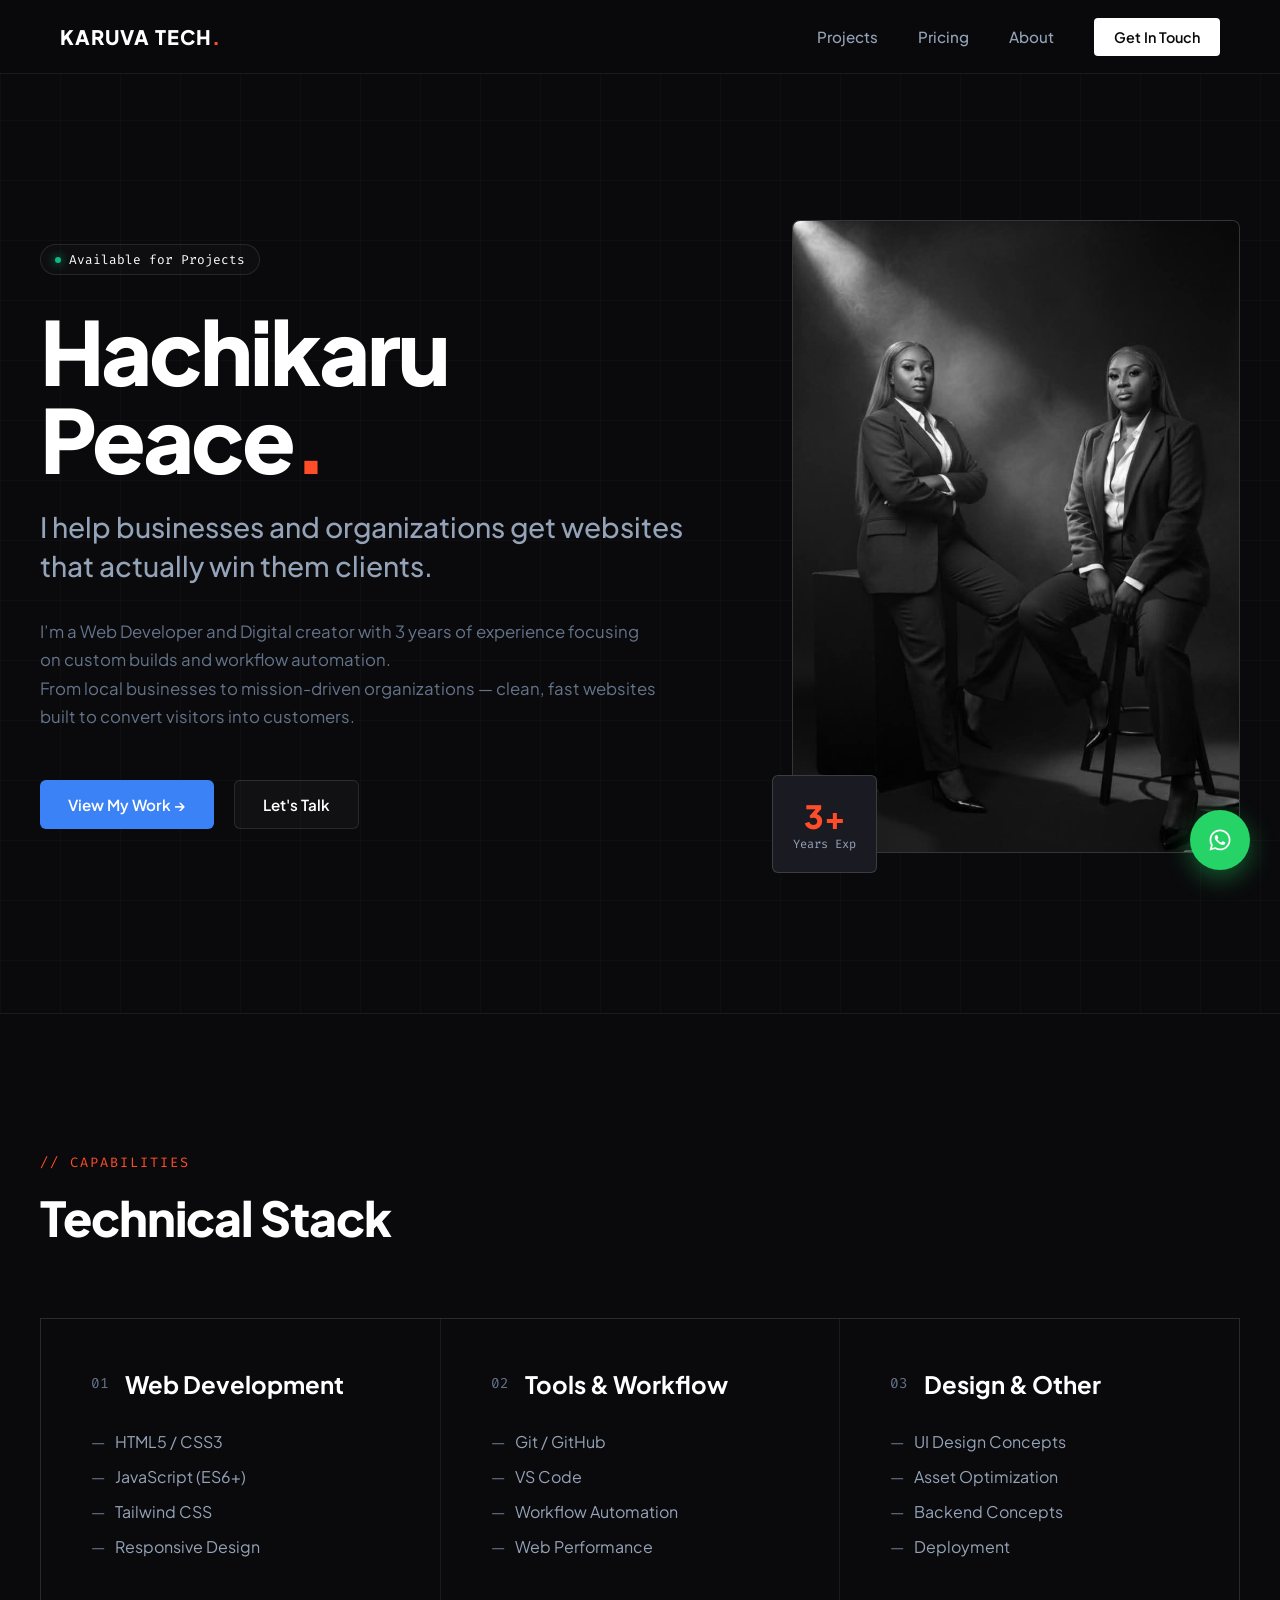
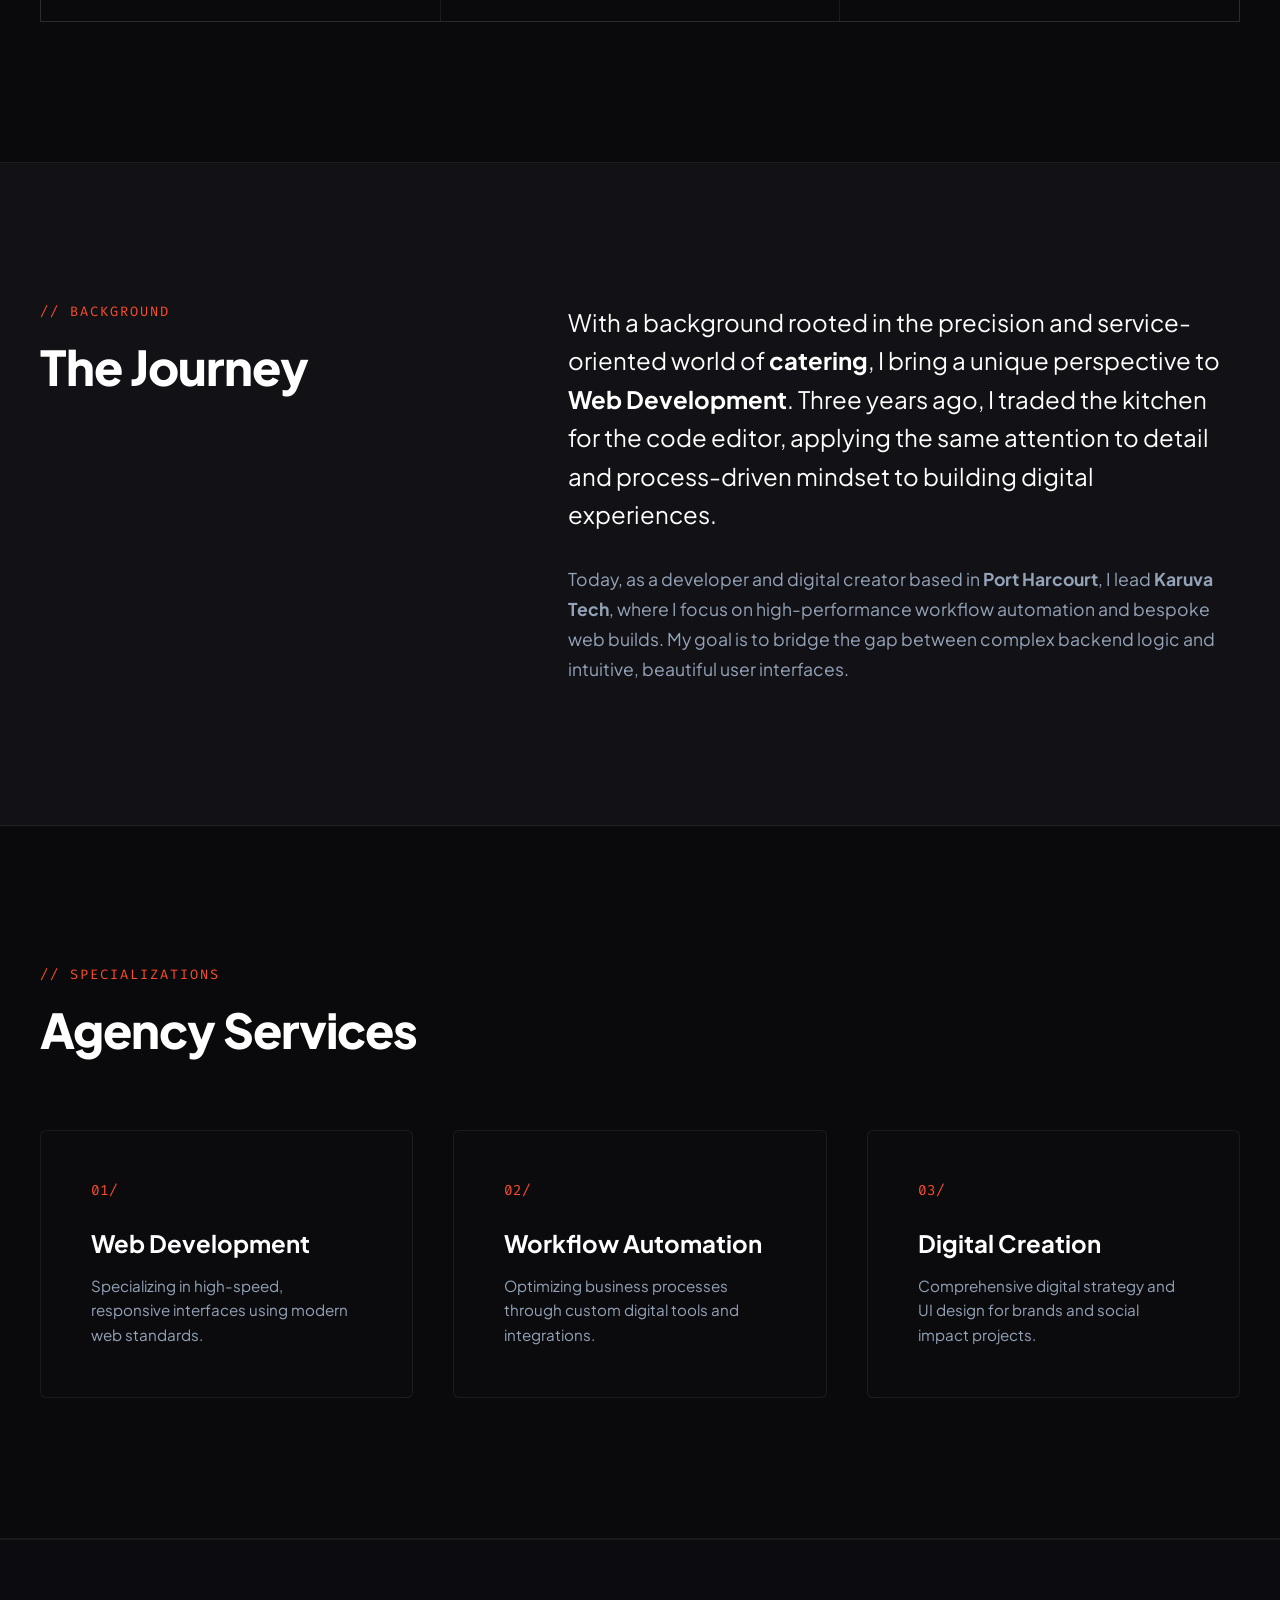
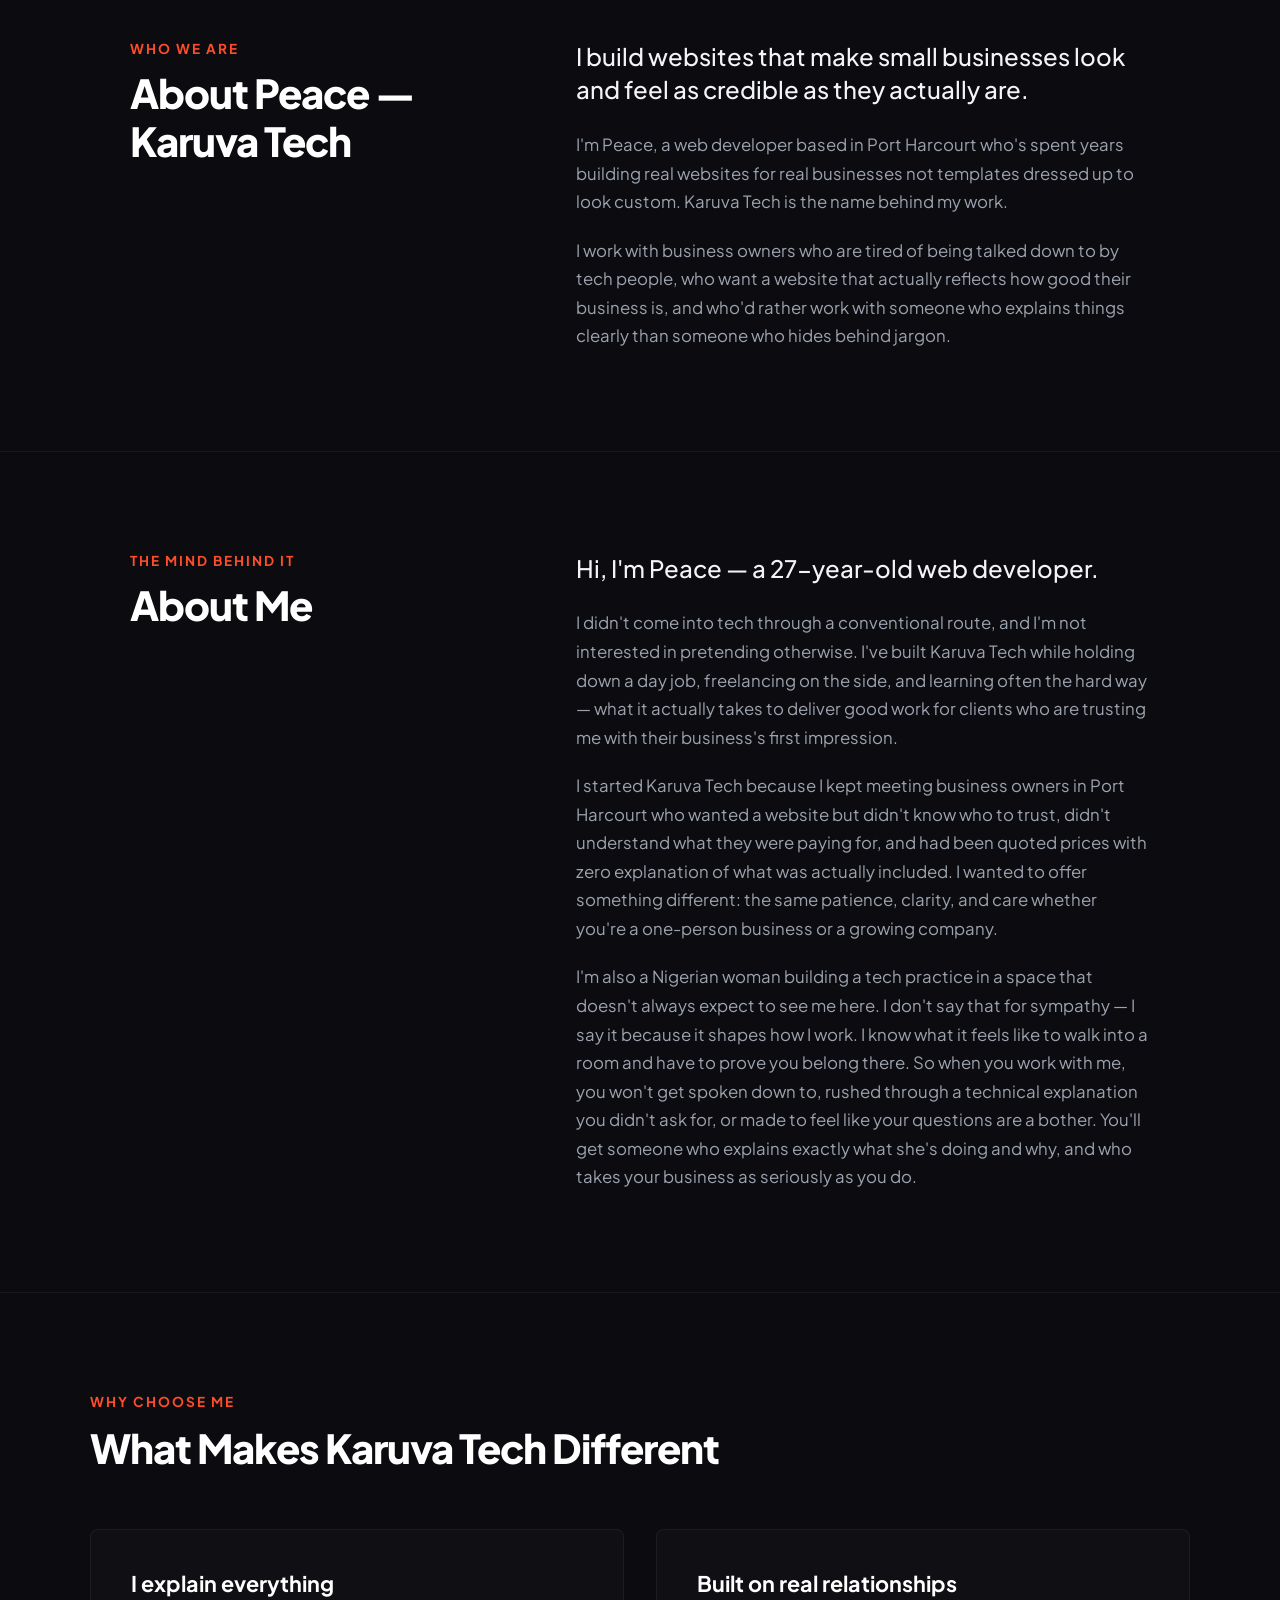
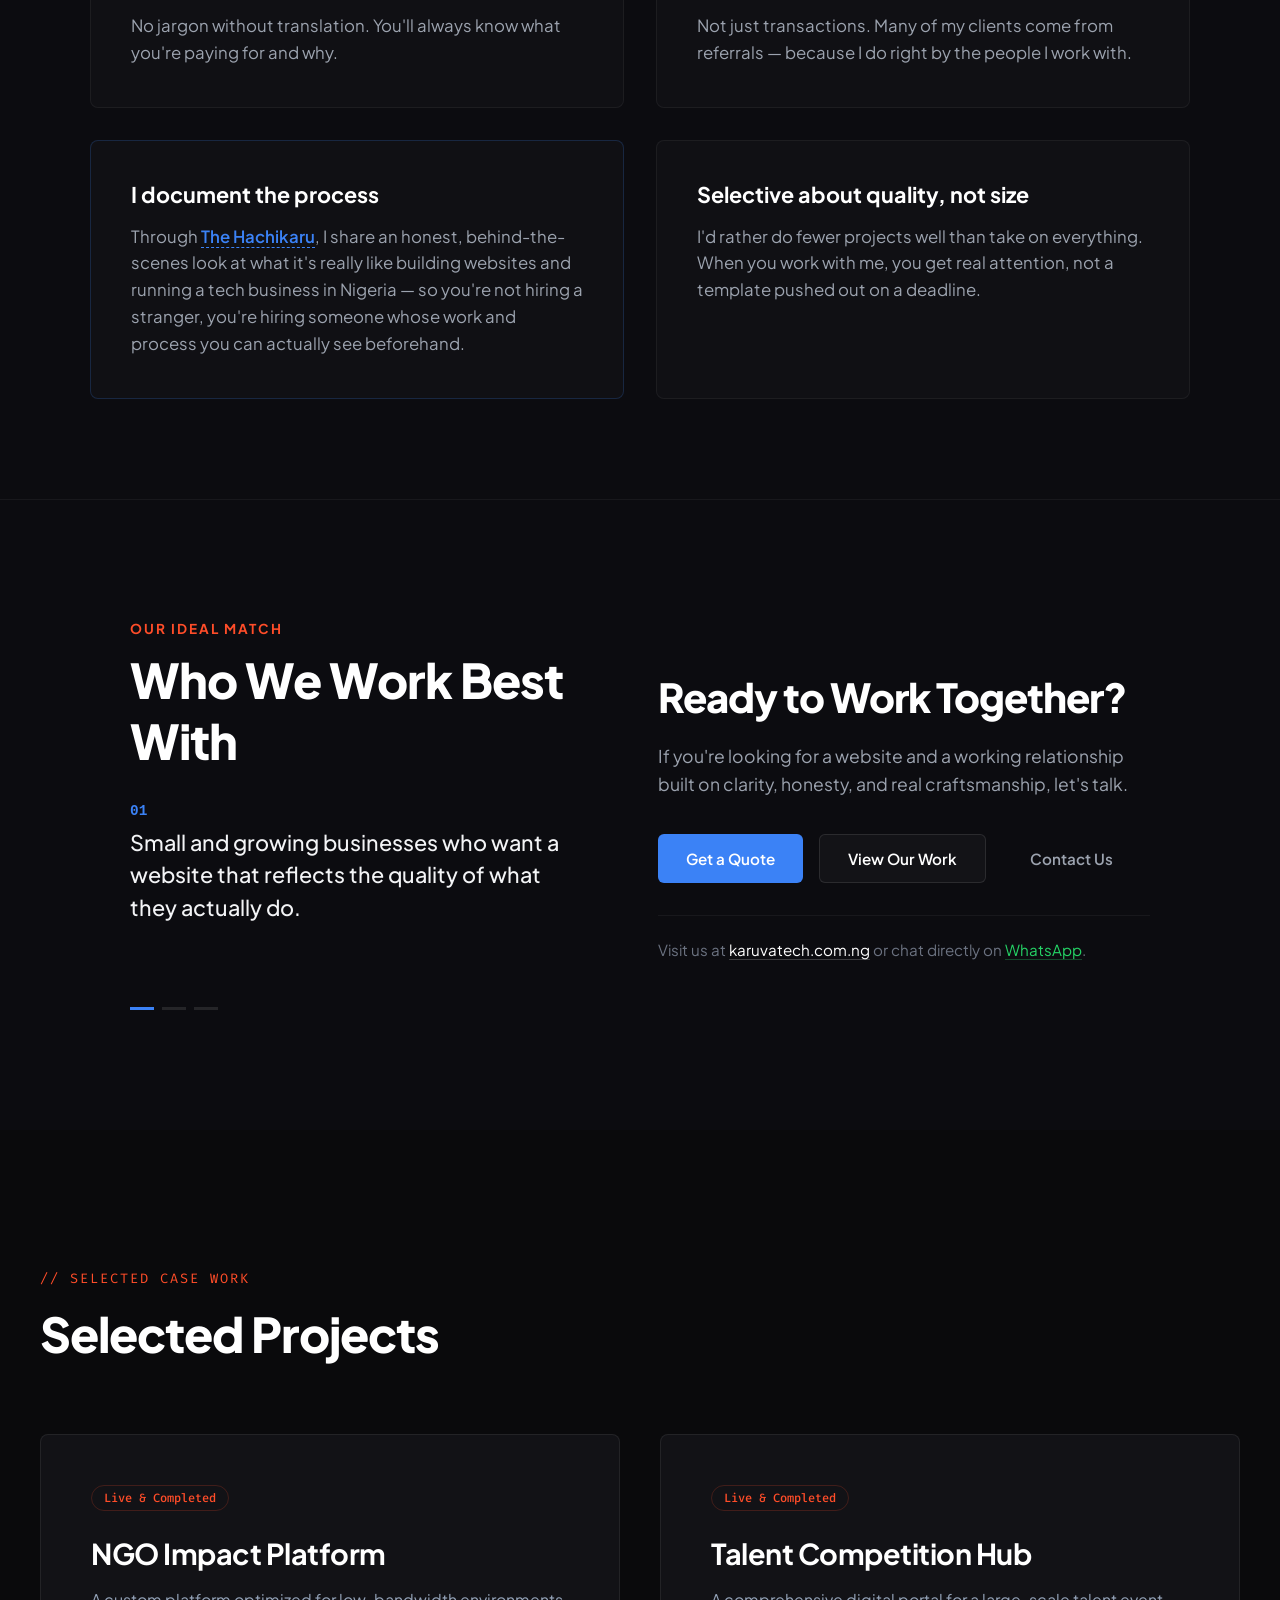
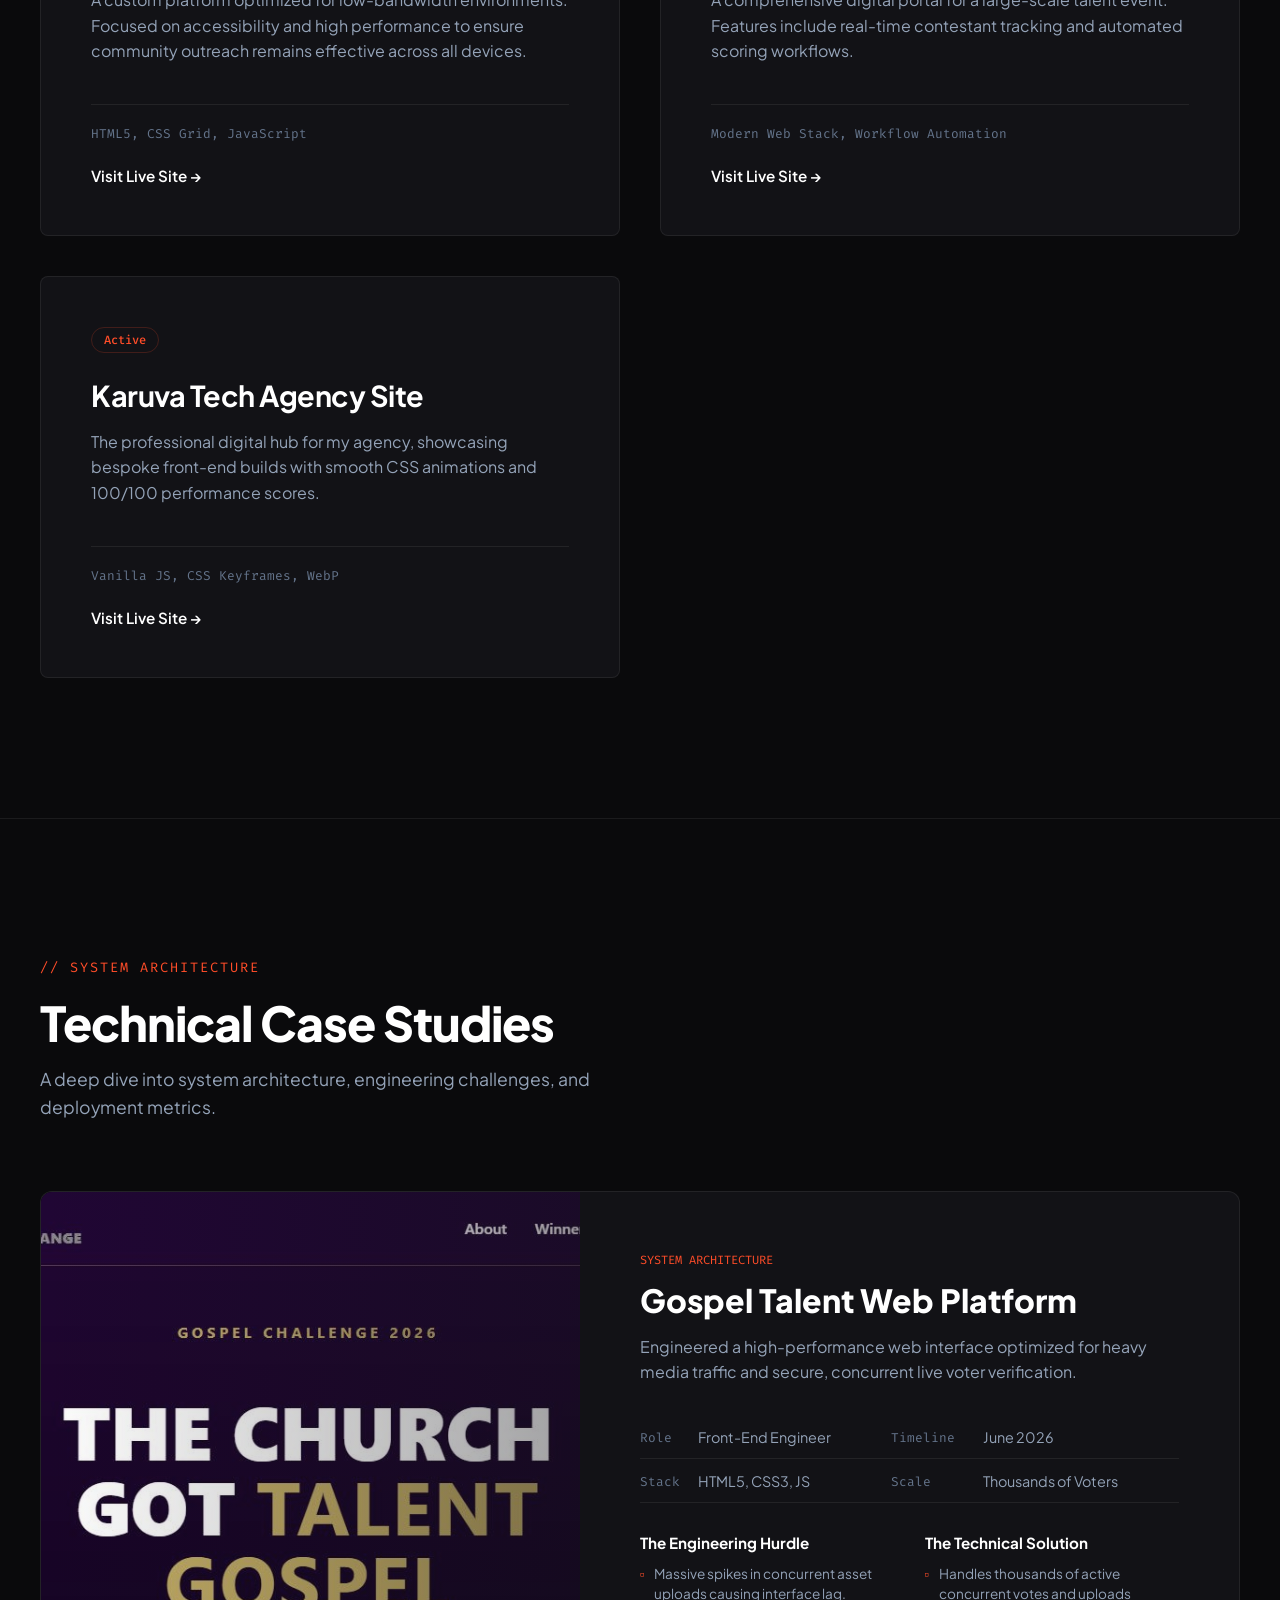
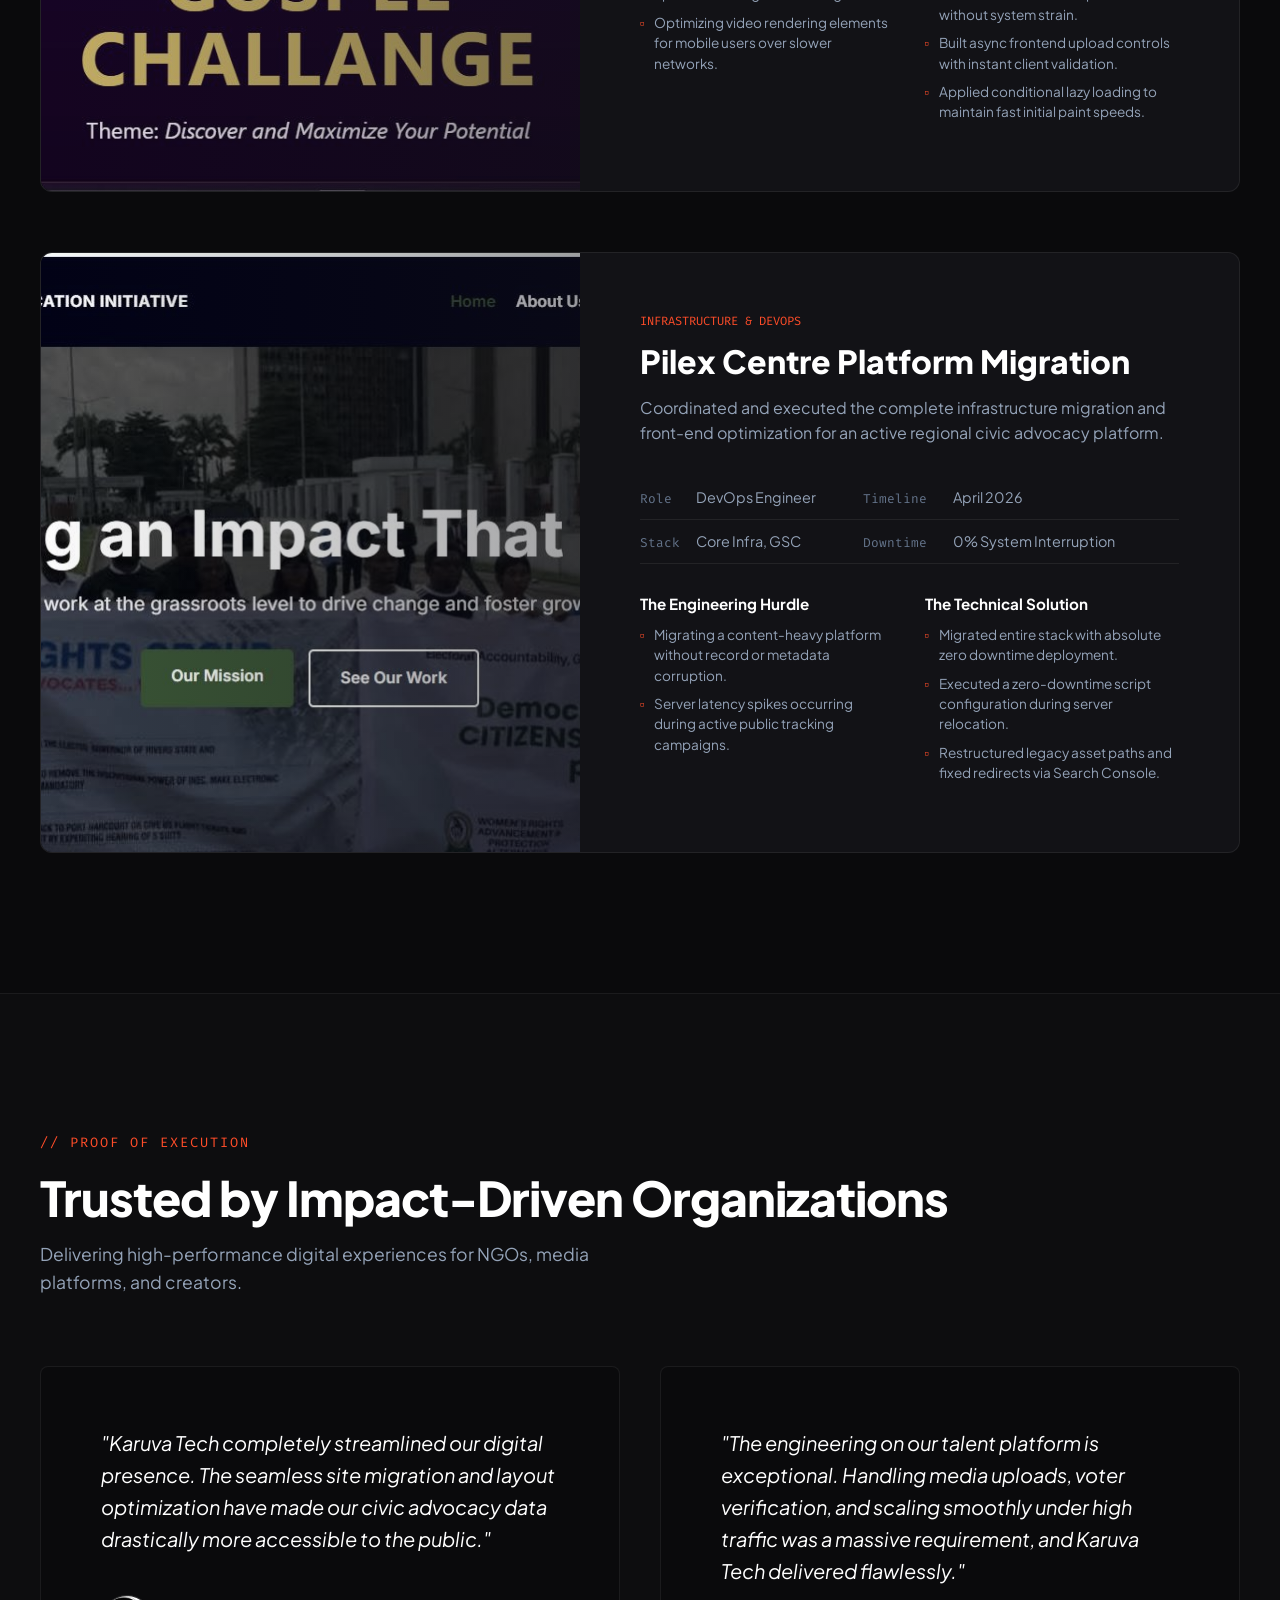
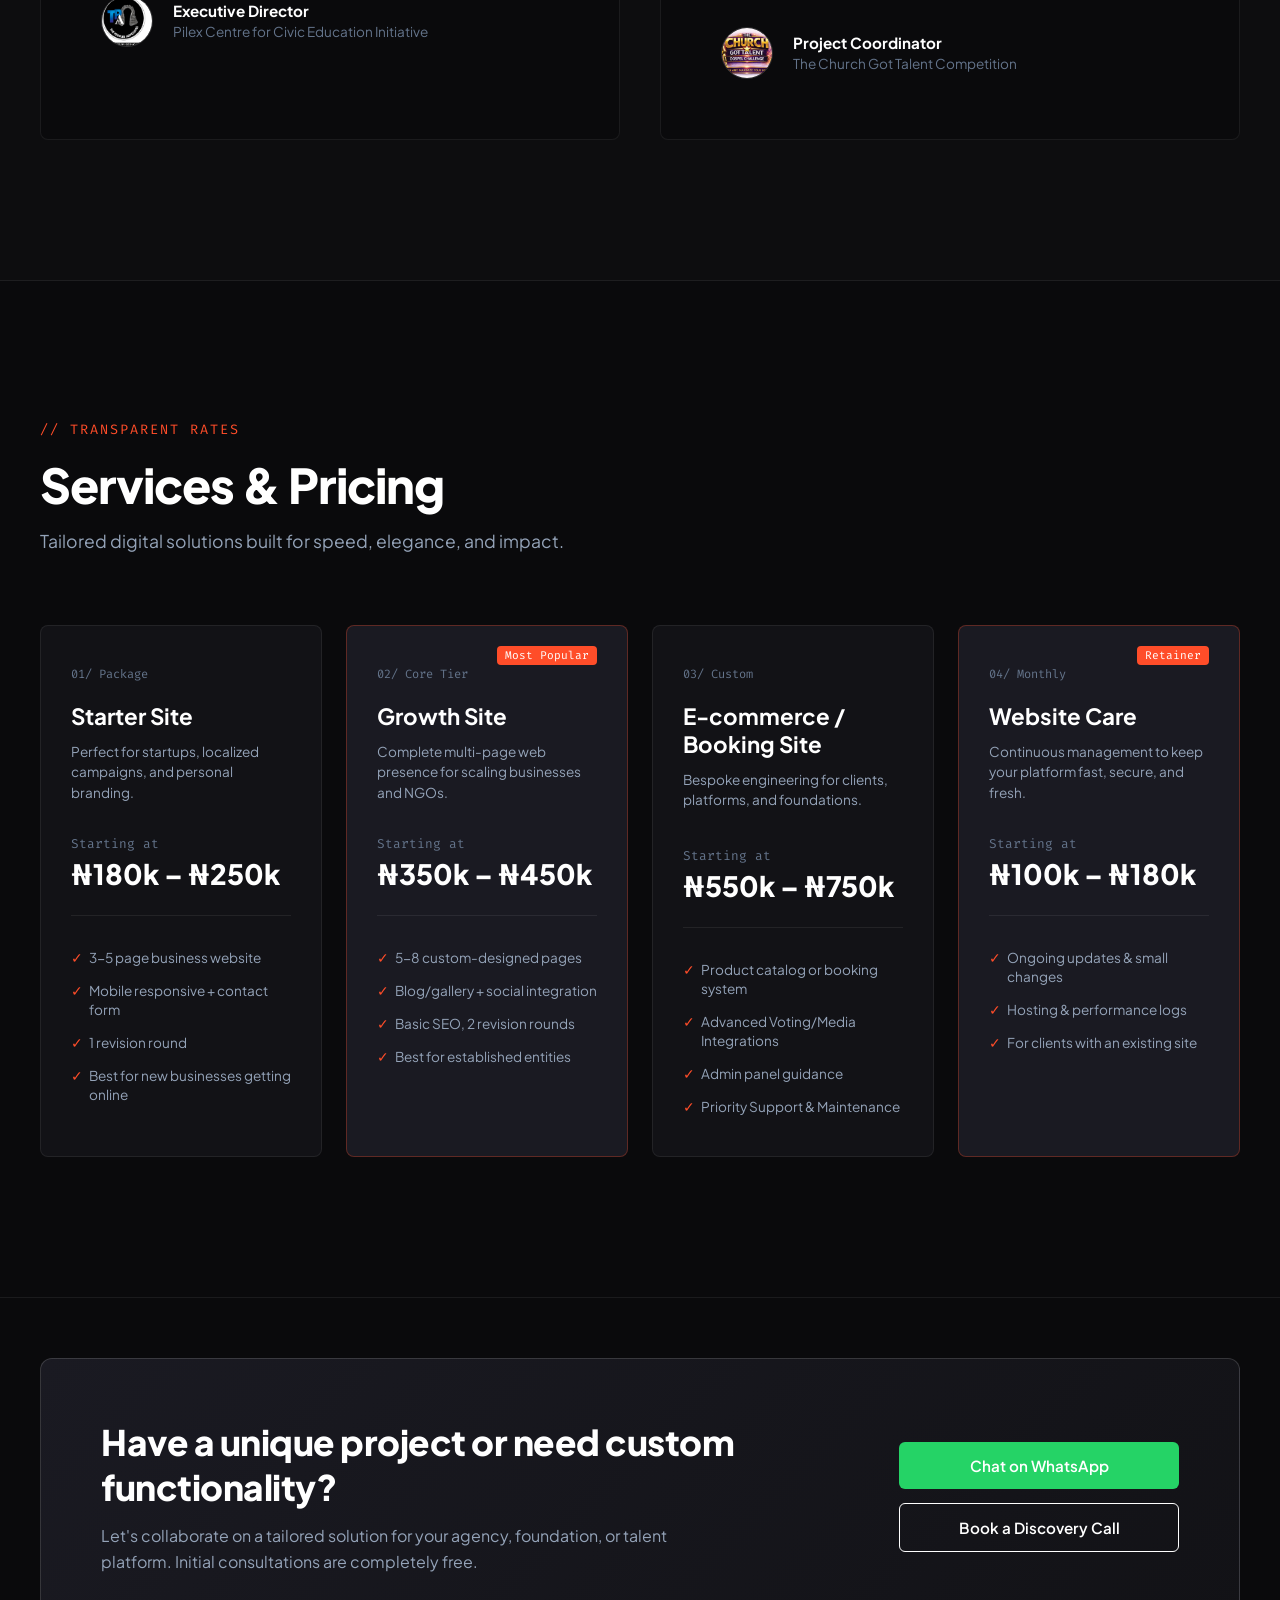
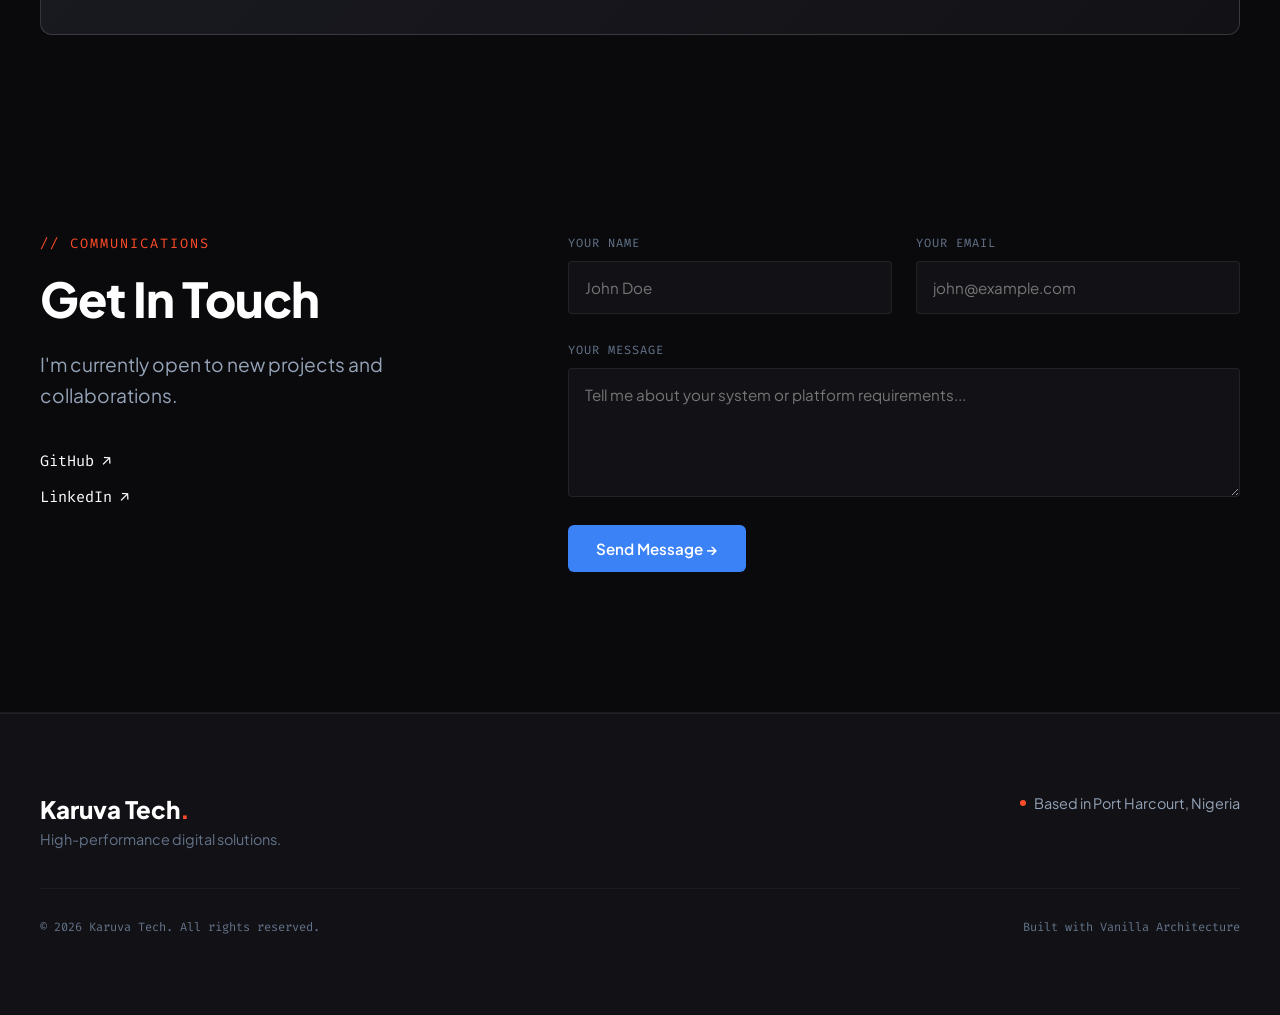
==== index.html @ b135e57e "docs: refine copy formatting for who we are and why choose us sections" ====
<!DOCTYPE html>
<html lang="en">
<head>
    <meta charset="UTF-8">
    <meta name="viewport" content="width=device-width, initial-scale=1.0">
    <meta name="description" content="Karuva Tech - High-performance web development and workflow automation by Hachikaru Peace.">
    <meta property="og:title" content="Karuva Tech | Web Developer Portfolio">
    <meta property="og:description" content="High-performance web development and workflow automation by Hachikaru Peace based in Port Harcourt.">
    <meta property="og:image" content="images/hachikaru.jpg">
    <meta property="og:type" content="website">
    <title>Hachikaru Peace | Web Developer</title>
    <link rel="icon" type="image/png" href="images/favicon.png">
    <link rel="preload" as="image" href="images/hachikaru.jpg">
    <link rel="preconnect" href="https://fonts.googleapis.com">
    <link rel="preconnect" href="https://fonts.gstatic.com" crossorigin>
    <link href="https://fonts.googleapis.com/css2?family=Plus+Jakarta+Sans:wght@400;500;600;700;800&family=Fira+Code:wght@400;500&display=swap" rel="stylesheet">
    <link rel="stylesheet" href="style.css">
</head>
<body class="road9-theme">
   
    <div id="scroll-progress"></div>

    <!-- Premium Navigation -->
    <nav class="navbar">
        <div class="logo-container">
            <a href="#" class="logo-link">
                <span class="brand-logo-text">KARUVA TECH<span class="accent-dot">.</span></span>
            </a>
        </div>
       
        <div class="menu-toggle" id="mobile-menu-trigger">
            <span></span>
            <span></span>
        </div>
        <ul class="nav-links" id="nav-links-container">
            <li><a href="#projects" class="nav-item">Projects</a></li>
            <li><a href="#pricing" class="nav-item">Pricing</a></li>
            
            <li><a href="#about" class="nav-item">About</a></li>
            <li><a href="#contact" class="nav-item-btn">Get In Touch</a></li>
        </ul>
    </nav>

    <!-- Hero Section -->
    <header class="hero grid-bg">
        <div class="container hero-split reveal">
            <div class="hero-text">
                <div class="kicker"><span class="kicker-dot"></span> Available for Projects</div>
                <h1 class="display-title">Hachikaru Peace<span class="title-dot">.</span></h1>
                <h2 class="sub-display-title">I help businesses and organizations get websites that actually win them clients.</h2>
                <p class="description">
                    I’m a Web Developer and Digital creator with 3 years of experience focusing on custom builds and workflow automation.
                    <br>From local businesses to mission-driven organizations — clean, fast websites built to convert visitors into customers.
                </p>
                <div class="hero-action-row">
                    <a href="#projects" class="btn btn-primary">View My Work →</a>
                    <a href="#contact" class="btn btn-secondary">Let's Talk</a>
                </div>
            </div>

            <div class="hero-image-wrapper">
                <div class="image-inner-frame">
                    <img src="images/hachikaru.jpg" alt="Hachikaru Peace" class="hero-image">
                </div>
                <div class="floating-badge">
                    <span class="badge-num">3+</span>
                    <span class="badge-txt">Years Exp</span>
                </div>
            </div>
        </div>
    </header>

    <!-- Technical Stack Section -->
    <section id="skills" class="section-padding">
        <div class="container reveal">
            <div class="section-header-row">
                <span class="section-tag">// Capabilities</span>
                <h3 class="section-title">Technical Stack</h3>
            </div>
            <div class="skills-grid">
                <div class="skill-category">
                    <div class="skill-cat-header">
                        <span class="cat-num">01</span>
                        <h4>Web Development</h4>
                    </div>
                    <ul>
                        <li>HTML5 / CSS3</li>
                        <li>JavaScript (ES6+)</li>
                        <li>Tailwind CSS</li>
                        <li>Responsive Design</li>
                    </ul>
                </div>
                
                <!-- Tools & Workflow -->
                <div class="skill-category">
                    <div class="skill-cat-header">
                        <span class="cat-num">02</span>
                        <h4>Tools & Workflow</h4>
                    </div>
                    <ul>
                        <li>Git / GitHub</li>
                        <li>VS Code</li>
                        <li>Workflow Automation</li>
                        <li>Web Performance</li>
                    </ul>
                </div>

                <!-- Design & Others -->
                <div class="skill-category">
                    <div class="skill-cat-header">
                        <span class="cat-num">03</span>
                        <h4>Design & Other</h4>
                    </div>
                    <ul>
                        <li>UI Design Concepts</li>
                        <li>Asset Optimization</li>
                        <li>Backend Concepts</li>
                        <li>Deployment</li>
                    </ul>
                </div>
            </div>
        </div>
    </section>

    <!-- About Section -->
    <section id="about" class="section-padding dark-bg-split">
        <div class="container reveal">
            <div class="about-grid-wrapper">
                <div class="about-sticky-side">
                    <span class="section-tag">// Background</span>
                    <h3 class="section-title">The Journey</h3>
                </div>
                <div class="about-content-side">
                    <p class="lead-paragraph">
                        With a background rooted in the precision and service-oriented world of <strong>catering</strong>, 
                        I bring a unique perspective to <strong>Web Development</strong>. Three years ago, 
                        I traded the kitchen for the code editor, applying the same attention to detail and 
                        process-driven mindset to building digital experiences.
                    </p>
                    <p class="secondary-paragraph">
                        Today, as a developer and digital creator based in <strong>Port Harcourt</strong>, 
                        I lead <strong>Karuva Tech</strong>, where I focus on high-performance workflow automation 
                        and bespoke web builds. My goal is to bridge the gap between complex backend logic 
                        and intuitive, beautiful user interfaces.
                    </p>
                </div>
            </div>
        </div>
    </section>

    <!-- Agency Services Section -->
    <section id="services" class="section-padding">
        <div class="container reveal">
            <div class="section-header-row">
                <span class="section-tag">// Specializations</span>
                <h3 class="section-title">Agency Services</h3>
            </div>
            <div class="services-grid">
                <div class="service-card">
                    <div class="service-num">01/</div>
                    <h4>Web Development</h4>
                    <p>Specializing in high-speed, responsive interfaces using modern web standards.</p>
                </div>
                <div class="service-card">
                    <div class="service-num">02/</div>
                    <h4>Workflow Automation</h4>
                    <p>Optimizing business processes through custom digital tools and integrations.</p>
                </div>
                <div class="service-card">
                    <div class="service-num">03/</div>
                    <h4>Digital Creation</h4>
                    <p>Comprehensive digital strategy and UI design for brands and social impact projects.</p>
                </div>
            </div>
        </div>
    </section>

    <!-- About Section -->
    <section id="about" class="about-section">
        <div class="container about-grid">
            <div class="about-header">
                <span class="section-tagline">WHO WE ARE</span>
                <h2 class="section-title">About Peace — Karuva Tech</h2>
            </div>
            <div class="about-content">
                <p class="about-lead">
                    I build websites that make small businesses look and feel as credible as they actually are.
                </p>
                <div class="about-body">
                    <p>
                      I'm Peace, a web developer based in Port Harcourt who's spent years building real websites for real businesses not templates dressed up to look custom. Karuva Tech is the name behind my work.
                    </p>
                    <p>
                        I work with business owners who are tired of being talked down to by tech people, who want a website that actually reflects how good their business is, and who'd rather work with someone who explains things clearly than someone who hides behind jargon.
                    </p>
                </div>
            </div>
        </div>
    </section>

    <!-- Founder Section -->
    <section id="founder" class="founder-section">
        <div class="container founder-grid">
            <div class="founder-header">
                <span class="section-tagline">THE MIND BEHIND IT</span>
                <h2 class="section-title">About Me</h2>
            </div>
            <div class="founder-content">
                <p class="founder-lead">
                    Hi, I'm Peace — a 27-year-old web developer.
                </p>
                <div class="founder-body">
                    <p>
                        I didn't come into tech through a conventional route, and I'm not interested in pretending otherwise. I've built Karuva Tech while holding down a day job, freelancing on the side, and learning often the hard way — what it actually takes to deliver good work for clients who are trusting me with their business's first impression.
                    </p>
                    <p>
                        I started Karuva Tech because I kept meeting business owners in Port Harcourt who wanted a website but didn't know who to trust, didn't understand what they were paying for, and had been quoted prices with zero explanation of what was actually included. I wanted to offer something different: the same patience, clarity, and care whether you're a one-person business or a growing company.
                    </p>
                    <p>
                        I'm also a Nigerian woman building a tech practice in a space that doesn't always expect to see me here. I don't say that for sympathy — I say it because it shapes how I work. I know what it feels like to walk into a room and have to prove you belong there. So when you work with me, you won't get spoken down to, rushed through a technical explanation you didn't ask for, or made to feel like your questions are a bother. You'll get someone who explains exactly what she's doing and why, and who takes your business as seriously as you do.
                    </p>
                </div>
            </div>
        </div>
    </section>
    <!-- What Makes Us Different Section -->
    <section id="different" class="features-section">
        <div class="container">
            <div class="features-header">
                <span class="section-tagline">WHY CHOOSE ME</span>
                <h2 class="section-title">What Makes Karuva Tech Different</h2>
            </div>
            
            <div class="features-grid">
                <!-- Point 1 -->
                <div class="feature-card">
                    <h3 class="feature-title">I explain everything</h3>
                    <p class="feature-text">No jargon without translation. You'll always know what you're paying for and why.</p>
                </div>

                <!-- Point 2 -->
                <div class="feature-card">
                    <h3 class="feature-title">Built on real relationships</h3>
                    <p class="feature-text">Not just transactions. Many of my clients come from referrals — because I do right by the people I work with.</p>
                </div>

                <!-- Point 3 -->
                <div class="feature-card highlight-card">
                    <h3 class="feature-title">I document the process</h3>
                    <p class="feature-text">
                        Through <a href="https://www.youtube.com/@TheHachikaru" target="_blank" rel="noopener noreferrer" class="youtube-link">The Hachikaru</a>, I share an honest, behind-the-scenes look at what it's really like building websites and running a tech business in Nigeria — so you're not hiring a stranger, you're hiring someone whose work and process you can actually see beforehand.
                    </p>
                </div>

                <!-- Point 4 -->
                <div class="feature-card">
                    <h3 class="feature-title">Selective about quality, not size</h3>
                    <p class="feature-text">I'd rather do fewer projects well than take on everything. When you work with me, you get real attention, not a template pushed out on a deadline.</p>
                </div>
            </div>
        </div>
    </section>
    
    <!-- Target Audience & Call to Action Section -->
    <section id="connect" class="connect-section">
        <div class="container connect-grid">
            
            <!-- Left Side: Interactive Carousel -->
            <div class="fit-carousel-container">
                <span class="section-tagline">OUR IDEAL MATCH</span>
                <h2 class="section-title">Who We Work Best With</h2>
                
                <div class="fit-carousel">
                    <!-- Slide 1 -->
                    <div class="fit-slide active">
                        <div class="slide-number">01</div>
                        <p class="slide-text">Small and growing businesses who want a website that reflects the quality of what they actually do.</p>
                    </div>
                    <!-- Slide 2 -->
                    <div class="fit-slide">
                        <div class="slide-number">02</div>
                        <p class="slide-text">Founders and business owners who value clear communication over technical showmanship.</p>
                    </div>
                    <!-- Slide 3 -->
                    <div class="fit-slide">
                        <div class="slide-number">03</div>
                        <p class="slide-text">Clients who want a long-term working relationship, not a one-off transaction.</p>
                    </div>
                </div>
                
                <!-- Carousel Controls -->
                <div class="carousel-indicators">
                    <span class="dot active" onclick="switchSlide(0)"></span>
                    <span class="dot" onclick="switchSlide(1)"></span>
                    <span class="dot" onclick="switchSlide(2)"></span>
                </div>
            </div>

            <!-- Right Side: Final Conversion CTA -->
            <div class="cta-content-box">
                <h2 class="section-title">Ready to Work Together?</h2>
                <p class="cta-lead">
                    If you're looking for a website  and a working relationship  built on clarity, honesty, and real craftsmanship, let's talk.
                </p>
                
                <!-- Action Buttons Row -->
                <div class="cta-actions-group">
                    <a href="#contact" class="btn btn-primary">Get a Quote</a>
                    <a href="#projects" class="btn btn-secondary">View Our Work</a>
                    <a href="#contact" class="btn btn-tertiary">Contact Us</a>
                </div>

                <!-- Footer Text Links -->
                <div class="cta-footer-meta">
                    <p>Visit us at <a href="https://karuvatech.com.ng" class="meta-link">karuvatech.com.ng</a> or chat directly on <a href="https://wa.me/2347025263116?text=Hello%20Karuva%20Tech,%20I'd%20like%20to%20discuss%20a%20web%20development%20project." target="_blank" class="meta-link whatsapp-accent">WhatsApp</a>.</p>
                </div>
            </div>

        </div>
    </section>
        
    <!-- Selected Projects Section -->
    <section id="projects" class="section-padding asset-grid-bg">
        <div class="container reveal">
            <div class="section-header-row">
                <span class="section-tag">// Selected Case Work</span>
                <h3 class="section-title">Selected Projects</h3>
            </div>
            <div class="project-grid" id="project-grid">
                
            </div>
        </div>
    </section>

    <!-- Case Studies Section -->
    <section id="cases" class="section-padding">
        <div class="container reveal">
            <div class="section-header-row">
                <span class="section-tag">// System Architecture</span>
                <h3 class="section-title">Technical Case Studies</h3>
                <p class="section-subtitle">A deep dive into system architecture, engineering challenges, and deployment metrics.</p>
            </div>

            <div class="cases-wrapper">
                <!-- Case Study 1 -->
                <div class="case-card-v2 split-card">
                    <div class="case-visual-wrapper">
                        <img src="images/the church got talent screenshoot.JPG" alt="Gospel Talent Live Web Interface" class="case-ui-screenshot">
                        <div class="card-overlay-shade"></div>
                    </div>
                    
                    <div class="case-info-wrapper">
                        <div class="case-header-v2">
                            <span class="case-tag-v2">System Architecture</span>
                            <h4>Gospel Talent Web Platform</h4>
                            <p>Engineered a high-performance web interface optimized for heavy media traffic and secure, concurrent live voter verification.</p>
                        </div>

                        <table class="case-matrix-table">
                            <tr>
                                <td><strong>Role</strong></td>
                                <td>Front-End Engineer</td>
                                <td><strong>Timeline</strong></td>
                                <td>June 2026</td>
                            </tr>
                            <tr>
                                <td><strong>Stack</strong></td>
                                <td>HTML5, CSS3, JS</td>
                                <td><strong>Scale</strong></td>
                                <td>Thousands of Voters</td>
                            </tr>
                        </table>

                        <div class="case-body-v2">
                            <div class="case-column-v2">
                                <h5>The Engineering Hurdle</h5>
                                <ul>
                                    <li>Massive spikes in concurrent asset uploads causing interface lag.</li>
                                    <li>Optimizing video rendering elements for mobile users over slower networks.</li>
                                </ul>
                            </div>
                            <div class="case-column-v2">
                                <h5>The Technical Solution</h5>
                                <ul>
                                    <li>Handles thousands of active concurrent votes and uploads without system strain.</li>
                                    <li>Built async frontend upload controls with instant client validation.</li>
                                    <li>Applied conditional lazy loading to maintain fast initial paint speeds.</li>
                                </ul>
                            </div>
                        </div>
                    </div>
                </div>

                <!-- Case Study 2 -->
                <div class="case-card-v2 split-card">
                    <div class="case-visual-wrapper">
                        <img src="images/pilex centre screenshoot.JPG" alt="Pilex Centre Live Site Overview" class="case-ui-screenshot">
                        <div class="card-overlay-shade"></div>
                    </div>

                    <div class="case-info-wrapper">
                        <div class="case-header-v2">
                            <span class="case-tag-v2">Infrastructure & DevOps</span>
                            <h4>Pilex Centre Platform Migration</h4>
                            <p>Coordinated and executed the complete infrastructure migration and front-end optimization for an active regional civic advocacy platform.</p>
                        </div>

                        <table class="case-matrix-table">
                            <tr>
                                <td><strong>Role</strong></td>
                                <td>DevOps Engineer</td>
                                <td><strong>Timeline</strong></td>
                                <td>April 2026</td>
                            </tr>
                            <tr>
                                <td><strong>Stack</strong></td>
                                <td>Core Infra, GSC</td>
                                <td><strong>Downtime</strong></td>
                                <td>0% System Interruption</td>
                            </tr>
                        </table>

                        <div class="case-body-v2">
                            <div class="case-column-v2">
                                <h5>The Engineering Hurdle</h5>
                                <ul>
                                    <li>Migrating a content-heavy platform without record or metadata corruption.</li>
                                    <li>Server latency spikes occurring during active public tracking campaigns.</li>
                                </ul>
                            </div>
                            <div class="case-column-v2">
                                <h5>The Technical Solution</h5>
                                <ul>
                                    <li>Migrated entire stack with absolute zero downtime deployment.</li>
                                    <li>Executed a zero-downtime script configuration during server relocation.</li>
                                    <li>Restructured legacy asset paths and fixed redirects via Search Console.</li>
                                </ul>
                            </div>
                        </div>
                    </div>
                </div>
            </div>
        </div>
    </section>

    <!-- Testimonials Section -->
    <section id="testimonials" class="section-padding gray-block">
        <div class="container reveal">
            <div class="section-header-row">
                <span class="section-tag">// Proof of Execution</span>
                <h3 class="section-title">Trusted by Impact-Driven Organizations</h3>
                <p class="section-subtitle">Delivering high-performance digital experiences for NGOs, media platforms, and creators.</p>
            </div>

            <div class="testimonial-grid">
                <!-- Testimonial 1 -->
                <div class="testimonial-card">
                    <p class="testimonial-text">
                        "Karuva Tech completely streamlined our digital presence. The seamless site migration and layout optimization have made our civic advocacy data drastically more accessible to the public."
                    </p>
                    <div class="client-footer-profile">
                        <img src="images/pilex centre logo.jpg" alt="Pilex Centre Logo" class="client-avatar">
                        <div class="client-meta">
                            <strong>Executive Director</strong>
                            <span>Pilex Centre for Civic Education Initiative</span>
                        </div>
                    </div>
                </div>

                <!-- Testimonial 2 -->
                <div class="testimonial-card">
                    <p class="testimonial-text">
                        "The engineering on our talent platform is exceptional. Handling media uploads, voter verification, and scaling smoothly under high traffic was a massive requirement, and Karuva Tech delivered flawlessly."
                    </p>
                    <div class="client-footer-profile">
                        <img src="images/The Church Got Talent logo.jpg" alt="Gospel Talent Competition Logo" class="client-avatar">
                        <div class="client-meta">
                            <strong>Project Coordinator</strong>
                            <span>The Church Got Talent Competition</span>
                        </div>
                    </div>
                </div>
            </div>
        </div>
    </section>

    <!-- Services & Pricing Section -->
    <section id="pricing" class="section-padding">
        <div class="container reveal">
            <div class="section-header-row">
                <span class="section-tag">// Transparent Rates</span>
                <h3 class="section-title">Services & Pricing</h3>
                <p class="section-subtitle">Tailored digital solutions built for speed, elegance, and impact.</p>
            </div>

            <div class="pricing-grid">
                
                <div class="pricing-card">
                    <div class="tier-meta">01/ Package</div>
                    <h4>Starter Site</h4>
                    <p class="package-desc">Perfect for startups, localized campaigns, and personal branding.</p>
                    <div class="price">Starting at <span class="amt">₦180k – ₦250k</span></div>
                    <ul class="features-list">
                        <li>3-5 page business website</li>
                        <li>Mobile responsive + contact form</li>
                        <li>1 revision round</li>
                        <li>Best for new businesses getting online</li>
                    </ul>
                </div>

                <!-- Growth -->
                <div class="pricing-card featured">
                    <div class="tier-meta">02/ Core Tier</div>
                    <div class="premium-badge">Most Popular</div>
                    <h4>Growth Site</h4>
                    <p class="package-desc">Complete multi-page web presence for scaling businesses and NGOs.</p>
                    <div class="price">Starting at <span class="amt">₦350k – ₦450k</span></div>
                    <ul class="features-list">
                        <li>5-8 custom-designed pages</li>
                        <li>Blog/gallery + social integration</li>
                        <li>Basic SEO, 2 revision rounds</li>
                        <li>Best for established entities</li>
                    </ul>
                </div>

                <!-- Enterprise/Custom -->
                <div class="pricing-card">
                    <div class="tier-meta">03/ Custom</div>
                    <h4>E-commerce / Booking Site</h4>
                    <p class="package-desc">Bespoke engineering for clients, platforms, and foundations.</p>
                    <div class="price">Starting at <span class="amt">₦550k – ₦750k</span></div>
                    <ul class="features-list">
                        <li>Product catalog or booking system</li>
                        <li>Advanced Voting/Media Integrations</li>
                        <li>Admin panel guidance</li>
                        <li>Priority Support & Maintenance</li>
                    </ul>
                </div>

                <!-- Care Plan -->
                <div class="pricing-card featured">
                    <div class="tier-meta">04/ Monthly</div>
                    <div class="premium-badge">Retainer</div>
                    <h4>Website Care</h4>
                    <p class="package-desc">Continuous management to keep your platform fast, secure, and fresh.</p>
                    <div class="price">Starting at <span class="amt">₦100k – ₦180k</span></div>
                    <ul class="features-list">
                        <li>Ongoing updates & small changes</li>
                        <li>Hosting & performance logs</li>
                        <li>For clients with an existing site</li>
                    </ul>
                </div>
            </div>
        </div>
    </section>

    <!-- Call to Action Banner -->
    <div class="cta-interstitial container reveal">
        <div class="cta-box-inner">
            <div class="cta-left">
                <h3>Have a unique project or need custom functionality?</h3>
                <p>Let's collaborate on a tailored solution for your agency, foundation, or talent platform. Initial consultations are completely free.</p>
            </div>
            
            <div class="cta-buttons-group">
                <a href="https://wa.me/2347025263116?text=Hello%20Karuva%20Tech,%20I'd%20like%20to%20discuss%20a%20web%20development%20project." 
                   target="_blank" 
                   rel="noopener noreferrer" 
                   class="btn btn-action-wa">
                   Chat on WhatsApp
                </a>
                
                <a href="https://calendly.com/karuva-tech" 
                   target="_blank" 
                   rel="noopener noreferrer" 
                   class="btn btn-action-cal">
                   Book a Discovery Call
                </a>
            </div>
        </div>
    </div>

    <!-- Contact Section -->
    <section id="contact" class="section-padding">
        <div class="container reveal">
            <div class="contact-grid-split">
                <div class="contact-panel-left">
                    <span class="section-tag">// Communications</span>
                    <h3 class="section-title">Get In Touch</h3>
                    <p class="contact-lead-text">I'm currently open to new projects and collaborations.</p>
                    
                    <div class="social-links-wrapper">
                        <a href="https://github.com/angelau" target="_blank" rel="noopener noreferrer" class="social-anchor-link">GitHub <span class="arrow">↗</span></a>
                        <a href="https://www.linkedin.com/in/peace-hachikaru-amadi-70528927a/" target="_blank" rel="noopener noreferrer" class="social-anchor-link">LinkedIn <span class="arrow">↗</span></a>
                    </div>
                </div>

                <div class="contact-panel-right">
                    <form action="https://formspree.io/f/mgodpnyn" method="POST" class="road9-form">
                        <div class="input-group-row">
                            <div class="form-field">
                                <label>Your Name</label>
                                <input type="text" name="name" placeholder="John Doe" required>
                            </div>
                            <div class="form-field">
                                <label>Your Email</label>
                                <input type="email" name="email" placeholder="john@example.com" required>
                            </div>
                        </div>
                        <div class="form-field">
                            <label>Your Message</label>
                            <textarea name="message" rows="5" placeholder="Tell me about your system or platform requirements..." required></textarea>
                        </div>
                        <button type="submit" class="btn btn-primary form-submit">Send Message →</button>
                    </form>
                </div>
            </div>
        </div>
    </section>

    <!-- Footer -->
    <footer class="main-footer">
        <div class="container footer-content-block">
            <div class="footer-top-row">
                <div class="footer-brand">
                    <span class="logo-text">Karuva Tech<span class="accent-dot">.</span></span>
                    <p>High-performance digital solutions.</p>
                </div>
                <div class="footer-location">
                    <span class="loc-indicator"></span> Based in Port Harcourt, Nigeria
                </div>
            </div>
            
            <div class="footer-bottom-row">
                <p class="copyright-text">&copy; 2026 Karuva Tech. All rights reserved.</p>
                <p class="engineering-sig">Built with Vanilla Architecture</p>
            </div>
        </div>
    </footer>
    
    <a href="https://wa.me/2347025263116?text=Hello%20Karuva%20Tech,%20I'd%20like%20to%20discuss%20a%20web%20development%20project." 
       class="whatsapp-sticky-badge" 
       target="_blank" 
       rel="noopener noreferrer" 
       aria-label="Chat on WhatsApp">
        <svg xmlns="http://www.w3.org/2000/svg" viewBox="0 0 448 512" width="24" height="24" fill="currentColor"><path d="M380.9 97.1C339 55.1 283.2 32 223.9 32c-122.4 0-222 99.6-222 222 0 39.1 10.2 77.3 29.6 111L0 480l117.7-30.9c32.4 17.7 68.9 27 106.1 27h.1c122.3 0 224.1-99.6 224.1-222 0-59.3-25.2-115-67.1-157zm-157 341.6c-33.2 0-65.7-8.9-94-25.7l-6.7-4-69.8 18.3L72 359.2l-4.4-7c-18.5-29.4-28.2-63.3-28.2-98.2 0-101.7 82.8-184.5 184.6-184.5 49.3 0 95.6 19.2 130.4 54.1 34.8 34.9 56.2 81.2 56.1 130.5 0 101.8-84.9 184.6-186.6 184.6zm101.2-138.2c-5.5-2.8-32.8-16.2-37.9-18-5.1-1.9-8.8-2.8-12.5 2.8-3.7 5.6-14.3 18-17.6 21.8-3.2 3.7-6.5 4.2-12 1.4-32.6-16.3-54-29.1-75.5-66-5.7-9.8 5.7-9.1 16.3-30.3 1.8-3.7.9-6.9-.5-9.7-1.4-2.8-12.5-30.1-17.1-41.2-4.5-10.8-9.1-9.3-12.5-9.5-3.2-.2-6.9-.2-10.6-.2-3.7 0-9.7 1.4-14.8 6.9-5.1 5.6-19.4 19-19.4 46.3 0 27.3 19.9 53.7 22.6 57.4 2.8 3.7 39.1 59.7 94.8 83.8 35.2 15.2 49 16.5 66.6 13.9 10.7-1.6 32.8-13.4 37.4-26.4 4.6-13 4.6-24.1 3.2-26.4-1.3-2.5-5-3.9-10.5-6.6z"/></svg>
    </a>

    <script>
    let currentSlideIndex = 0;
    const slides = document.querySelectorAll('.fit-slide');
    const dots = document.querySelectorAll('.carousel-indicators .dot');

    function switchSlide(index) {
        slides[currentSlideIndex].classList.remove('active');
        dots[currentSlideIndex].classList.remove('active');
        
        currentSlideIndex = index;
        
       
        slides[currentSlideIndex].classList.add('active');
        dots[currentSlideIndex].classList.add('active');
    }

   
    setInterval(() => {
        let nextSlide = (currentSlideIndex + 1) % slides.length;
        switchSlide(nextSlide);
    }, 5000);
</script>

    <script src="script.js"></script>
</body>
</html>
---- style.css ----
/* ==========================================================================
   ROAD 9 MEDIA CUSTOM UTILITY SYSTEM DIRECTIVES
   ========================================================================== */
:root {
    --bg-main: #0a0a0c;
    --bg-surface: #121216;
    --bg-surface-elevated: #1a1a22;
    --accent: #ff4d29;               /* High-impact warm contrast token */
    --accent-rgb: 255, 77, 41;
    --text-primary: #ffffff;
    --text-secondary: #94a3b8;
    --text-muted: #64748b;
    --border-color: rgba(255, 255, 255, 0.07);
    --border-color-hover: rgba(255, 255, 255, 0.15);
    --max-width: 1320px;
    --font-sans: 'Plus Jakarta Sans', sans-serif;
    --font-mono: 'Fira Code', monospace;
    --transition-smooth: all 0.5s cubic-bezier(0.16, 1, 0.3, 1);
}

* {
    margin: 0;
    padding: 0;
    box-sizing: border-box;
}

html {
    scroll-behavior: smooth;
    background-color: var(--bg-main);
    color: var(--text-primary);
    font-family: var(--font-sans);
    overflow-x: hidden;
}

body {
    background-color: var(--bg-main);
    overflow-x: hidden;
    -webkit-font-smoothing: antialiased;
}

/* Scroll Progress Tracking Indicator */
#scroll-progress {
    position: fixed;
    top: 0;
    left: 0;
    height: 3px;
    background: var(--accent);
    width: 0%;
    z-index: 9999;
    transition: width 0.1s linear;
}

/* Structural Layout Anchors */
.container {
    width: 100%;
    max-width: var(--max-width);
    margin: 0 auto;
    padding: 0 40px;
}

.section-padding {
    padding: 140px 0;
    border-bottom: 1px solid var(--border-color);
    position: relative;
}

/* Background Grids */
.grid-bg {
    background-image: 
        linear-gradient(to right, rgba(255, 255, 255, 0.02) 1px, transparent 1px),
        linear-gradient(to bottom, rgba(255, 255, 255, 0.02) 1px, transparent 1px);
    background-size: 60px 60px;
}

/* Typography Label Engines */
.section-tag {
    font-family: var(--font-mono);
    color: var(--accent);
    font-size: 0.85rem;
    text-transform: uppercase;
    letter-spacing: 2px;
    display: block;
    margin-bottom: 16px;
}

.section-title {
    font-size: 3rem;
    font-weight: 800;
    letter-spacing: -1px;
    color: var(--text-primary);
}

.section-subtitle {
    color: var(--text-secondary);
    font-size: 1.1rem;
    margin-top: 12px;
    max-width: 600px;
    line-height: 1.6;
}

/* ==========================================================================
   NAVIGATION BAR COMPONENT
   ========================================================================== */
.navbar {
    position: fixed;
    top: 0;
    width: 100%;
    z-index: 1000;
    display: flex;
    justify-content: space-between;
    align-items: center;
    padding: 24px 60px;
    background-color: rgba(10, 10, 12, 0.75);
    backdrop-filter: blur(20px);
    border-bottom: 1px solid var(--border-color);
    transition: var(--transition-smooth);
}

.brand-logo-text {
    font-weight: 800;
    font-size: 1.25rem;
    letter-spacing: 1px;
    color: var(--text-primary);
}

.logo-link {
    text-decoration: none;
}

.accent-dot, .title-dot {
    color: var(--accent);
}

.nav-links {
    display: flex;
    align-items: center;
    gap: 40px;
    list-style: none;
}

.nav-item {
    color: var(--text-secondary);
    text-decoration: none;
    font-weight: 500;
    font-size: 0.95rem;
    transition: var(--transition-smooth);
}

.nav-item:hover {
    color: var(--text-primary);
}

.nav-item-btn {
    background-color: var(--text-primary);
    color: var(--bg-main);
    padding: 10px 20px;
    border-radius: 4px;
    text-decoration: none;
    font-size: 0.9rem;
    font-weight: 600;
    transition: var(--transition-smooth);
}

.nav-item-btn:hover {
    background-color: var(--accent);
    color: var(--text-primary);
}

/* ==========================================================================
   HERO AREA LAYOUT 
   ========================================================================== */
.hero {
    padding-top: 220px;
    padding-bottom: 160px;
    border-bottom: 1px solid var(--border-color);
}

.hero-split {
    display: grid;
    grid-template-columns: 1.2fr 0.8fr;
    gap: 80px;
    align-items: center;
}

.kicker {
    display: inline-flex;
    align-items: center;
    gap: 8px;
    font-family: var(--font-mono);
    font-size: 0.8rem;
    border: 1px solid rgba(255,255,255,0.1);
    padding: 6px 14px;
    border-radius: 100px;
    margin-bottom: 32px;
    background-color: rgba(255,255,255,0.02);
}

.kicker-dot {
    width: 6px;
    height: 6px;
    background-color: #10b981;
    border-radius: 50%;
    box-shadow: 0 0 10px #10b981;
}

.display-title {
    font-size: 5.5rem;
    font-weight: 800;
    line-height: 1;
    letter-spacing: -3px;
    margin-bottom: 24px;
}

.sub-display-title {
    font-size: 1.75rem;
    font-weight: 500;
    color: var(--text-secondary);
    line-height: 1.4;
    margin-bottom: 32px;
    max-width: 700px;
}

.description {
    color: var(--text-muted);
    font-size: 1.05rem;
    line-height: 1.7;
    margin-bottom: 48px;
    max-width: 620px;
}

.hero-action-row {
    display: flex;
    gap: 20px;
}

/* Button Configurations */
.btn {
    display: inline-flex;
    align-items: center;
    padding: 16px 36px;
    font-size: 0.95rem;
    font-weight: 600;
    text-decoration: none;
    border-radius: 4px;
    transition: var(--transition-smooth);
}

.btn-primary {
    background-color: var(--accent);
    color: var(--text-primary);
}

.btn-primary:hover {
    transform: translateY(-4px);
    box-shadow: 0 15px 30px rgba(255, 77, 41, 0.25);
}

.btn-secondary {
    border: 1px solid var(--border-color-hover);
    color: var(--text-primary);
}

.btn-secondary:hover {
    background-color: rgba(255, 255, 255, 0.05);
}

.hero-image-wrapper {
    position: relative;
}

.image-inner-frame {
    border-radius: 8px;
    overflow: hidden;
    border: 1px solid var(--border-color-hover);
    background-color: var(--bg-surface);
}

.hero-image {
    width: 100%;
    height: auto;
    display: block;
    filter: grayscale(1);
    transition: var(--transition-smooth);
}

.hero-image-wrapper:hover .hero-image {
    filter: grayscale(0);
}

.floating-badge {
    position: absolute;
    bottom: -20px;
    left: -20px;
    background-color: var(--bg-surface-elevated);
    border: 1px solid var(--border-color-hover);
    padding: 20px;
    border-radius: 6px;
    display: flex;
    flex-direction: column;
    align-items: center;
}

.floating-badge .badge-num {
    font-size: 2rem;
    font-weight: 800;
    color: var(--accent);
}

.floating-badge .badge-txt {
    font-size: 0.75rem;
    font-family: var(--font-mono);
    color: var(--text-secondary);
}

/* ==========================================================================
   CAPABILITIES & CAPTION ENGINE
   ========================================================================== */
.section-header-row {
    margin-bottom: 70px;
}

.skills-grid {
    display: grid;
    grid-template-columns: repeat(3, 1fr);
    gap: 1px;
    background-color: var(--border-color);
    border: 1px solid var(--border-color);
}

.skill-category {
    background-color: var(--bg-main);
    padding: 50px;
    transition: var(--transition-smooth);
}

.skill-category:hover {
    background-color: var(--bg-surface);
}

.skill-cat-header {
    display: flex;
    align-items: center;
    gap: 16px;
    margin-bottom: 32px;
}

.cat-num {
    font-family: var(--font-mono);
    color: var(--text-muted);
    font-size: 0.9rem;
}

.skill-category h4 {
    font-size: 1.5rem;
    font-weight: 700;
}

.skill-category ul {
    list-style: none;
}

.skill-category li {
    color: var(--text-secondary);
    margin-bottom: 14px;
    font-size: 1rem;
    display: flex;
    align-items: center;
    gap: 10px;
}

.skill-category li::before {
    content: "—";
    color: var(--text-muted);
}

/* ==========================================================================
   THE JOURNEY / STICKY ABOUT FRAME
   ========================================================================== */
.dark-bg-split {
    background-color: var(--bg-surface);
}

.about-grid-wrapper {
    display: grid;
    grid-template-columns: 0.8fr 1.2fr;
    gap: 80px;
}

.about-sticky-side {
    position: sticky;
    top: 140px;
    height: fit-content;
}

.about-content-side .lead-paragraph {
    font-size: 1.5rem;
    line-height: 1.6;
    color: var(--text-primary);
    margin-bottom: 32px;
    font-weight: 400;
}

.about-content-side .secondary-paragraph {
    font-size: 1.1rem;
    line-height: 1.7;
    color: var(--text-secondary);
}

/* ==========================================================================
   AGENCY SERVICES SECTION
   ========================================================================== */
.services-grid {
    display: grid;
    grid-template-columns: repeat(3, 1fr);
    gap: 40px;
}

.service-card {
    border: 1px solid var(--border-color);
    padding: 50px;
    border-radius: 6px;
    transition: var(--transition-smooth);
    background-color: rgba(18, 18, 22, 0.2);
}

.service-card:hover {
    border-color: var(--accent);
    background-color: var(--bg-surface);
    transform: translateY(-6px);
}

.service-num {
    font-family: var(--font-mono);
    color: var(--accent);
    margin-bottom: 28px;
    font-size: 0.9rem;
}

.service-card h4 {
    font-size: 1.5rem;
    font-weight: 700;
    margin-bottom: 16px;
}

.service-card p {
    color: var(--text-secondary);
    line-height: 1.6;
    font-size: 0.95rem;
}

/* ==========================================================================
   DYNAMIC PROJECT GRID
   ========================================================================== */
.project-grid {
    display: grid;
    grid-template-columns: repeat(2, 1fr);
    gap: 40px;
}

.project-card {
    background-color: var(--bg-surface);
    border: 1px solid var(--border-color);
    padding: 50px;
    border-radius: 8px;
    display: flex;
    flex-direction: column;
    height: 100%;
    transition: var(--transition-smooth);
}

.project-card:hover {
    border-color: var(--border-color-hover);
    box-shadow: 0 30px 60px rgba(0,0,0,0.4);
    transform: translateY(-4px);
}

.status-tag {
    align-self: flex-start;
    font-family: var(--font-mono);
    font-size: 0.75rem;
    color: var(--accent);
    border: 1px solid rgba(255, 77, 41, 0.2);
    padding: 4px 12px;
    border-radius: 100px;
    margin-bottom: 24px;
    font-weight: 500;
}

.project-card h4 {
    font-size: 1.8rem;
    font-weight: 700;
    margin-bottom: 16px;
    letter-spacing: -0.5px;
}

.project-card p {
    color: var(--text-secondary);
    font-size: 1rem;
    line-height: 1.6;
    margin-bottom: 40px;
    flex-grow: 1;
}

.tech-stack-list {
    font-family: var(--font-mono);
    font-size: 0.8rem;
    color: var(--text-muted);
    border-top: 1px solid var(--border-color);
    padding-top: 20px;
    margin-bottom: 24px;
}

.project-link {
    font-weight: 600;
    color: var(--text-primary);
    text-decoration: none;
    font-size: 0.95rem;
    display: inline-flex;
    align-items: center;
    transition: var(--transition-smooth);
}

.project-link:hover {
    color: var(--accent);
}

/* ==========================================================================
   CASE STUDIES AREA
   ========================================================================== */
.cases-wrapper {
    display: flex;
    flex-direction: column;
    gap: 60px;
    margin-top: 40px;
}

.split-card {
    display: grid;
    grid-template-columns: 0.9fr 1.1fr;
    border: 1px solid var(--border-color);
    border-radius: 12px;
    overflow: hidden;
    background-color: var(--bg-surface);
}

.case-visual-wrapper {
    position: relative;
    overflow: hidden;
    background-color: var(--bg-main);
    min-height: 350px;
}

.case-ui-screenshot {
    width: 100%;
    height: 100%;
    object-fit: cover;
    filter: grayscale(0.4);
    transition: var(--transition-smooth);
}

.split-card:hover .case-ui-screenshot {
    filter: grayscale(0);
    transform: scale(1.02);
}

.card-overlay-shade {
    position: absolute;
    inset: 0;
    background: linear-gradient(to right, transparent, rgba(18,18,22,0.4));
}

.case-info-wrapper {
    padding: 60px;
    display: flex;
    flex-direction: column;
    justify-content: center;
}

.case-tag-v2 {
    font-family: var(--font-mono);
    font-size: 0.75rem;
    color: var(--accent);
    text-transform: uppercase;
    display: block;
    margin-bottom: 12px;
}

.case-header-v2 h4 {
    font-size: 2rem;
    font-weight: 800;
    margin-bottom: 14px;
}

.case-header-v2 p {
    color: var(--text-secondary);
    line-height: 1.6;
    margin-bottom: 30px;
}

.case-matrix-table {
    width: 100%;
    border-collapse: collapse;
    margin-bottom: 30px;
}

.case-matrix-table td {
    padding: 12px 0;
    border-bottom: 1px solid var(--border-color);
    font-size: 0.9rem;
    color: var(--text-secondary);
}

.case-matrix-table td strong {
    color: var(--text-muted);
    font-family: var(--font-mono);
    font-weight: 400;
    font-size: 0.8rem;
}

.case-body-v2 {
    display: grid;
    grid-template-columns: 1fr 1fr;
    gap: 30px;
}

.case-column-v2 h5 {
    font-size: 0.95rem;
    font-weight: 700;
    margin-bottom: 12px;
    color: var(--text-primary);
}

.case-column-v2 ul {
    list-style: none;
}

.case-column-v2 li {
    font-size: 0.85rem;
    color: var(--text-secondary);
    line-height: 1.5;
    margin-bottom: 8px;
    position: relative;
    padding-left: 14px;
}

.case-column-v2 li::before {
    content: "▫";
    position: absolute;
    left: 0;
    color: var(--accent);
}

/* ==========================================================================
   TESTIMONIALS ARCHITECTURE
   ========================================================================== */
.gray-block {
    background-color: rgba(255, 255, 255, 0.01);
}

.testimonial-grid {
    display: grid;
    grid-template-columns: repeat(2, 1fr);
    gap: 40px;
}

.testimonial-card {
    border: 1px solid var(--border-color);
    padding: 60px;
    border-radius: 8px;
    background-color: var(--bg-main);
}

.testimonial-text {
    font-size: 1.25rem;
    line-height: 1.6;
    color: var(--text-primary);
    margin-bottom: 40px;
    font-weight: 400;
    font-style: italic;
}

.client-footer-profile {
    display: flex;
    align-items: center;
    gap: 20px;
}

.client-avatar {
    width: 52px;
    height: 52px;
    border-radius: 50%;
    object-fit: cover;
    border: 1px solid var(--border-color-hover);
}

.client-meta strong {
    display: block;
    font-size: 0.95rem;
    color: var(--text-primary);
}

.client-meta span {
    font-size: 0.85rem;
    color: var(--text-muted);
}

/* ==========================================================================
   TRANSPARENT PRICING GRID
   ========================================================================== */
.pricing-grid {
    display: grid;
    grid-template-columns: repeat(4, 1fr);
    gap: 24px;
    margin-top: 50px;
}

.pricing-card {
    background-color: var(--bg-surface);
    border: 1px solid var(--border-color);
    padding: 40px 30px;
    border-radius: 8px;
    position: relative;
    display: flex;
    flex-direction: column;
}

.pricing-card.featured {
    border-color: rgba(255, 77, 41, 0.3);
    background-color: var(--bg-surface-elevated);
}

.tier-meta {
    font-family: var(--font-mono);
    font-size: 0.75rem;
    color: var(--text-muted);
    margin-bottom: 20px;
}

.premium-badge {
    position: absolute;
    top: 20px;
    right: 30px;
    font-family: var(--font-mono);
    font-size: 0.7rem;
    background-color: var(--accent);
    color: white;
    padding: 2px 8px;
    border-radius: 4px;
}

.pricing-card h4 {
    font-size: 1.4rem;
    font-weight: 700;
    margin-bottom: 12px;
}

.package-desc {
    font-size: 0.85rem;
    color: var(--text-secondary);
    line-height: 1.5;
    margin-bottom: 32px;
    min-height: 45px;
}

.price {
    font-size: 0.8rem;
    font-family: var(--font-mono);
    color: var(--text-muted);
    margin-bottom: 32px;
    border-bottom: 1px solid var(--border-color);
    padding-bottom: 24px;
}

.price .amt {
    display: block;
    font-size: 1.75rem;
    font-weight: 800;
    color: var(--text-primary);
    font-family: var(--font-sans);
    margin-top: 4px;
}

.features-list {
    list-style: none;
    display: flex;
    flex-direction: column;
    gap: 14px;
}

.features-list li {
    font-size: 0.85rem;
    color: var(--text-secondary);
    line-height: 1.4;
    position: relative;
    padding-left: 18px;
}

.features-list li::before {
    content: "✓";
    position: absolute;
    left: 0;
    color: var(--accent);
}

/* ==========================================================================
   INTERSTITIAL CALL TO ACTION BANNER
   ========================================================================== */
.cta-interstitial {
    margin-top: 60px;
    margin-bottom: 60px;
}

.cta-box-inner {
    background: linear-gradient(135deg, var(--bg-surface-elevated), var(--bg-surface));
    border: 1px solid var(--border-color-hover);
    padding: 60px;
    border-radius: 12px;
    display: flex;
    justify-content: space-between;
    align-items: center;
    gap: 40px;
}

.cta-left h3 {
    font-size: 2.2rem;
    font-weight: 800;
    letter-spacing: -0.5px;
    margin-bottom: 14px;
}

.cta-left p {
    color: var(--text-secondary);
    max-width: 600px;
    line-height: 1.6;
}

.cta-buttons-group {
    display: flex;
    flex-direction: column;
    gap: 14px;
    min-width: 280px;
}

.btn-action-wa {
    background-color: #25d366;
    color: #ffffff;
    justify-content: center;
    font-size: 0.9rem;
}

.btn-action-wa:hover {
    transform: translateY(-3px);
    box-shadow: 0 10px 20px rgba(37, 211, 102, 0.2);
}

.btn-action-cal {
    background-color: transparent;
    border: 1px solid var(--text-primary);
    color: var(--text-primary);
    justify-content: center;
    font-size: 0.9rem;
}

.btn-action-cal:hover {
    background-color: var(--text-primary);
    color: var(--bg-main);
}

/* ==========================================================================
   CONTACT CONTROL PANEL
   ========================================================================== */
.contact-grid-split {
    display: grid;
    grid-template-columns: 0.8fr 1.2fr;
    gap: 80px;
}

.contact-lead-text {
    font-size: 1.2rem;
    color: var(--text-secondary);
    margin-top: 20px;
    line-height: 1.6;
}

.social-links-wrapper {
    display: flex;
    flex-direction: column;
    gap: 16px;
    margin-top: 40px;
}

.social-anchor-link {
    color: var(--text-primary);
    text-decoration: none;
    font-family: var(--font-mono);
    font-size: 0.95rem;
    display: flex;
    align-items: center;
    gap: 8px;
    transition: var(--transition-smooth);
}

.social-anchor-link:hover {
    color: var(--accent);
    transform: translateX(4px);
}

/* Road 9 Form Input Styling */
.road9-form {
    display: flex;
    flex-direction: column;
    gap: 28px;
}

.input-group-row {
    display: grid;
    grid-template-columns: 1fr 1fr;
    gap: 24px;
}

.form-field {
    display: flex;
    flex-direction: column;
    gap: 10px;
}

.form-field label {
    font-family: var(--font-mono);
    font-size: 0.75rem;
    color: var(--text-muted);
    text-transform: uppercase;
    letter-spacing: 1px;
}

.road9-form input, 
.road9-form textarea {
    background-color: var(--bg-surface);
    border: 1px solid var(--border-color);
    padding: 16px;
    border-radius: 4px;
    color: var(--text-primary);
    font-family: var(--font-sans);
    font-size: 0.95rem;
    transition: var(--transition-smooth);
}

.road9-form input:focus, 
.road9-form textarea:focus {
    outline: none;
    border-color: var(--accent);
    background-color: var(--bg-surface-elevated);
}

.form-submit {
    align-self: flex-start;
    cursor: pointer;
    border: none;
    font-family: var(--font-sans);
}

/* ==========================================================================
   PRODUCTION FOOTER
   ========================================================================== */
.main-footer {
    padding: 80px 0;
    border-top: 1px solid var(--border-color);
    background-color: var(--bg-surface);
}

.footer-content-block {
    display: flex;
    flex-direction: column;
    gap: 40px;
}

.footer-top-row {
    display: flex;
    justify-content: space-between;
    align-items: flex-start;
}

.footer-brand .logo-text {
    font-size: 1.5rem;
    font-weight: 800;
}

.footer-brand p {
    color: var(--text-muted);
    font-size: 0.9rem;
    margin-top: 6px;
}

.footer-location {
    font-size: 0.9rem;
    color: var(--text-secondary);
    display: flex;
    align-items: center;
    gap: 8px;
}

.loc-indicator {
    width: 6px;
    height: 6px;
    background-color: var(--accent);
    border-radius: 50%;
}

.footer-bottom-row {
    border-top: 1px solid rgba(255,255,255,0.04);
    padding-top: 30px;
    display: flex;
    justify-content: space-between;
    font-family: var(--font-mono);
    font-size: 0.75rem;
    color: var(--text-muted);
}

/* ==========================================================================
   FADE REVEAL ANIMATIONS (INTERSECTION OBSERVER TARGETS)
   ========================================================================== */
.reveal {
    opacity: 0;
    transform: translateY(40px);
    transition: opacity 0.8s cubic-bezier(0.16, 1, 0.3, 1), transform 0.8s cubic-bezier(0.16, 1, 0.3, 1);
}

.reveal.vibe-active {
    opacity: 1;
    transform: translateY(0);
}

/* ==========================================================================
   RESPONSIVE LAYOUT ADJUSTMENTS
   ========================================================================== */
@media (max-width: 1100px) {
    .pricing-grid { grid-template-columns: repeat(2, 1fr); }
    .hero-split, .about-grid-wrapper, .contact-grid-split { grid-template-columns: 1fr; gap: 50px; }
    .about-sticky-side { position: static; }
    .display-title { font-size: 4rem; }
}

@media (max-width: 768px) {
    .skills-grid, .services-grid, .project-grid, .testimonial-grid, .split-card { grid-template-columns: 1fr; }
    .pricing-grid { grid-template-columns: 1fr; }
    .navbar { padding: 20px 30px; }
    .container { padding: 0 24px; }
    .display-title { font-size: 3rem; }
    .section-title { font-size: 2.2rem; }
    .cta-box-inner { flex-direction: column; padding: 40px; }
    .input-group-row { grid-template-columns: 1fr; }
}

/* ==========================================================================
   MOBILE HEADER FIXES & FLOATING ACTION SYSTEM
   ========================================================================== */


.whatsapp-sticky-badge {
    position: fixed;
    bottom: 30px;
    right: 30px;
    background-color: #25d366;
    color: #ffffff;
    width: 60px;
    height: 60px;
    border-radius: 50%;
    display: flex;
    justify-content: center;
    align-items: center;
    box-shadow: 0 8px 24px rgba(37, 211, 102, 0.4);
    z-index: 9999;
    transition: all 0.3s cubic-bezier(0.16, 1, 0.3, 1);
    text-decoration: none;
}

.whatsapp-sticky-badge:hover {
    transform: translateY(-5px) scale(1.05);
    box-shadow: 0 12px 28px rgba(37, 211, 102, 0.5);
    background-color: #20ba5a;
}

/* Responsive Header Enhancements (Max Width: 768px Viewports) */
@media (max-width: 768px) {
    .navbar {
        padding: 16px 24px;
    }

    
    .nav-links {
        position: fixed;
        top: 0;
        right: -100%;
        width: 80%;
        max-width: 320px;
        height: 100vh;
        background-color: #0c0c10;
        border-left: 1px solid rgba(255, 255, 255, 0.08);
        flex-direction: column;
        justify-content: center;
        align-items: flex-start;
        padding: 60px 40px;
        gap: 32px;
        transition: right 0.4s cubic-bezier(0.16, 1, 0.3, 1);
        z-index: 999;
    }

    /* Active Dynamic Navigation Override */
    .nav-links.mobile-nav-active {
        right: 0;
    }

    .nav-item {
        font-size: 1.25rem;
    }

    .nav-item-btn {
        display: inline-block;
        width: 100%;
        text-align: center;
        padding: 14px 24px;
    }

   
    .menu-toggle {
        display: flex;
        flex-direction: column;
        justify-content: space-between;
        width: 24px;
        height: 16px;
        cursor: pointer;
        z-index: 1000;
    }

    .menu-toggle span {
        width: 100%;
        height: 2px;
        background-color: var(--text-primary);
        transition: all 0.3s ease;
    }

    
    .menu-toggle.toggle-active span:nth-child(1) {
        transform: translateY(7px) rotate(45deg);
        background-color: var(--accent);
    }

    .menu-toggle.toggle-active span:nth-child(2) {
        transform: scaleX(0);
    }
    
    .menu-toggle.toggle-active::after {
        content: '';
        position: absolute;
        width: 24px;
        height: 2px;
        background-color: var(--accent);
        transform: translateY(7px) rotate(-45deg);
    }

    /* Tighten Hero Spacing on Small Screen Sizes */
    .hero {
        padding-top: 140px;
        padding-bottom: 80px;
    }

    .hero-action-row {
        flex-direction: column;
        gap: 12px;
    }

    .btn {
        width: 100%;
        justify-content: center;
    }

    .whatsapp-sticky-badge {
        bottom: 20px;
        right: 20px;
        width: 52px;
        height: 52px;
    }
}


@media (min-width: 769px) {
    .menu-toggle {
        display: none;
    }
}
/* ==========================================================================
   ABOUT SECTION STYLING
   ========================================================================== */
.about-section {
    padding: 100px 24px;
    background-color: #0c0c10; 
    border-top: 1px solid rgba(255, 255, 255, 0.05);
}

.about-grid {
    max-width: 1100px;
    margin: 0 auto;
    display: grid;
    grid-template-columns: 1fr 1.5fr;
    gap: 64px;
    align-items: flex-start;
}

.section-tagline {
    display: block;
    font-size: 0.85rem;
    font-weight: 700;
    letter-spacing: 2px;
    color: var(--accent, #3b82f6); 
    margin-bottom: 12px;
}

.about-header .section-title {
    font-size: 2.5rem;
    line-height: 1.2;
    font-weight: 800;
    color: #ffffff;
}

.about-lead {
    font-size: 1.5rem;
    line-height: 1.4;
    color: #f3f4f6;
    margin-bottom: 24px;
    font-weight: 500;
}

.about-body p {
    font-size: 1.05rem;
    line-height: 1.7;
    color: #9ca3af; 
    margin-bottom: 20px;
}

.about-body p:last-child {
    margin-bottom: 0;
}

/* Responsive breakpoint for mobile layout viewports */
@media (max-width: 768px) {
    .about-section {
        padding: 60px 20px;
    }
    
    .about-grid {
        grid-template-columns: 1fr;
        gap: 32px;
    }
    
    .about-header .section-title {
        font-size: 2rem;
    }
    
    .about-lead {
        font-size: 1.25rem;
    }
}
/* ==========================================================================
   FOUNDER SECTION STYLING
   ========================================================================== */
.founder-section {
    padding: 100px 24px;
    background-color: #0c0c10; /* Keeps a unified dark layout backdrop */
    border-top: 1px solid rgba(255, 255, 255, 0.05);
}

.founder-grid {
    max-width: 1100px;
    margin: 0 auto;
    display: grid;
    grid-template-columns: 1fr 1.5fr;
    gap: 64px;
    align-items: flex-start;
}

.founder-header .section-title {
    font-size: 2.5rem;
    line-height: 1.2;
    font-weight: 800;
    color: #ffffff;
}

.founder-lead {
    font-size: 1.5rem;
    line-height: 1.4;
    color: #f3f4f6;
    margin-bottom: 24px;
    font-weight: 500;
}

.founder-body p {
    font-size: 1.05rem;
    line-height: 1.7;
    color: #9ca3af;
    margin-bottom: 20px;
}

.founder-body p:last-child {
    margin-bottom: 0;
}

/* Responsive adjustment for clean reading viewports */
@media (max-width: 768px) {
    .founder-section {
        padding: 60px 20px;
    }
    
    .founder-grid {
        grid-template-columns: 1fr;
        gap: 32px;
    }
    
    .founder-header .section-title {
        font-size: 2rem;
    }
    
    .founder-lead {
        font-size: 1.25rem;
    }
}
/* ==========================================================================
   DIFFERENT / FEATURES SECTION STYLING
   ========================================================================== */
.features-section {
    padding: 100px 24px;
    background-color: #0c0c10;
    border-top: 1px solid rgba(255, 255, 255, 0.05);
}

.features-header {
    max-width: 1100px;
    margin: 0 auto 56px auto;
}

.features-header .section-title {
    font-size: 2.5rem;
    font-weight: 800;
    color: #ffffff;
    margin-top: 8px;
}

.features-grid {
    max-width: 1100px;
    margin: 0 auto;
    display: grid;
    grid-template-columns: repeat(2, 1fr);
    gap: 32px;
}

.feature-card {
    background: rgba(255, 255, 255, 0.02);
    border: 1px solid rgba(255, 255, 255, 0.05);
    padding: 40px;
    border-radius: 8px;
    transition: transform 0.2s ease, border-color 0.2s ease;
}

.feature-card:hover {
    border-color: rgba(255, 255, 255, 0.1);
    transform: translateY(-2px);
}

.feature-title {
    font-size: 1.35rem;
    font-weight: 700;
    color: #ffffff;
    margin-bottom: 16px;
}

.feature-text {
    font-size: 1.05rem;
    line-height: 1.6;
    color: #9ca3af;
}

/* Give the channel card a subtle glowing border accent */
.highlight-card {
    border-color: rgba(59, 130, 246, 0.2);
}

.youtube-link {
    color: #3b82f6; /* Accent color */
    text-decoration: none;
    font-weight: 600;
    border-bottom: 1px dashed #3b82f6;
    transition: color 0.2s ease, border-color 0.2s ease;
}

.youtube-link:hover {
    color: #ef4444; /* YouTube Red pop on hover! */
    border-bottom-color: #ef4444;
}

/* Mobile responsive breakpoints */
@media (max-width: 768px) {
    .features-section {
        padding: 60px 20px;
    }
    
    .features-grid {
        grid-template-columns: 1fr;
        gap: 20px;
    }
    
    .features-header {
        margin-bottom: 36px;
    }
    
    .features-header .section-title {
        font-size: 2rem;
    }
    
    .feature-card {
        padding: 24px;
    }
}
/* ==========================================================================
   CONNECT & CALL TO ACTION SECTION
   ========================================================================== */
.connect-section {
    padding: 120px 24px;
    background-color: #0c0c10;
    border-top: 1px solid rgba(255, 255, 255, 0.05);
}

.connect-grid {
    max-width: 1100px;
    margin: 0 auto;
    display: grid;
    grid-template-columns: 1fr 1.1fr;
    gap: 80px;
    align-items: center;
}

/* Carousel Mechanics */
.fit-carousel-container {
    position: relative;
}

.fit-carousel {
    position: relative;
    min-height: 180px;
    margin-top: 32px;
}

.fit-slide {
    position: absolute;
    top: 0;
    left: 0;
    width: 100%;
    opacity: 0;
    transform: translateY(10px);
    transition: opacity 0.5s ease, transform 0.5s ease;
    pointer-events: none;
}

.fit-slide.active {
    position: relative;
    opacity: 1;
    transform: translateY(0);
    pointer-events: auto;
}

.slide-number {
    font-size: 0.9rem;
    font-weight: 700;
    color: #3b82f6;
    font-family: monospace;
    margin-bottom: 8px;
}

.slide-text {
    font-size: 1.35rem;
    line-height: 1.5;
    color: #f3f4f6;
    font-weight: 500;
}

.carousel-indicators {
    display: flex;
    gap: 8px;
    margin-top: 24px;
}

.carousel-indicators .dot {
    width: 24px;
    height: 3px;
    background: rgba(255, 255, 255, 0.1);
    cursor: pointer;
    transition: background-color 0.3s ease;
}

.carousel-indicators .dot.active {
    background: #3b82f6;
}

/* CTA Right Block styles */
.cta-content-box .section-title {
    font-size: 2.5rem;
    font-weight: 800;
    color: #ffffff;
    margin-bottom: 20px;
}

.cta-lead {
    font-size: 1.1rem;
    line-height: 1.6;
    color: #9ca3af;
    margin-bottom: 36px;
}

/* Button UI */
.cta-actions-group {
    display: flex;
    flex-wrap: wrap;
    gap: 16px;
    margin-bottom: 32px;
}

.btn {
    display: inline-flex;
    align-items: center;
    justify-content: center;
    padding: 14px 28px;
    font-size: 0.95rem;
    font-weight: 600;
    border-radius: 6px;
    text-decoration: none;
    transition: all 0.2s ease;
}

.btn-primary {
    background: #3b82f6;
    color: #ffffff;
}

.btn-primary:hover {
    background: #2563eb;
}

.btn-secondary {
    background: rgba(255, 255, 255, 0.03);
    color: #ffffff;
    border: 1px solid rgba(255, 255, 255, 0.1);
}

.btn-secondary:hover {
    background: rgba(255, 255, 255, 0.08);
}

.btn-tertiary {
    color: #9ca3af;
}

.btn-tertiary:hover {
    color: #ffffff;
}

.cta-footer-meta {
    font-size: 0.95rem;
    color: #6b7280;
    border-top: 1px solid rgba(255, 255, 255, 0.05);
    padding-top: 24px;
}

.meta-link {
    color: #ffffff;
    text-decoration: none;
    border-bottom: 1px solid rgba(255, 255, 255, 0.2);
}

.meta-link:hover {
    border-bottom-color: #ffffff;
}

.whatsapp-accent {
    color: #25d366;
    border-bottom-color: rgba(37, 211, 102, 0.3);
}

.whatsapp-accent:hover {
    border-bottom-color: #25d366;
}

/* Responsive Overrides */
@media (max-width: 768px) {
    .connect-section {
        padding: 80px 20px;
    }
    
    .connect-grid {
        grid-template-columns: 1fr;
        gap: 60px;
    }
    
    .cta-content-box .section-title {
        font-size: 2rem;
    }
    
    .cta-actions-group {
        flex-direction: column;
        width: 100%;
    }
    
    .btn {
        width: 100%;
    }
}
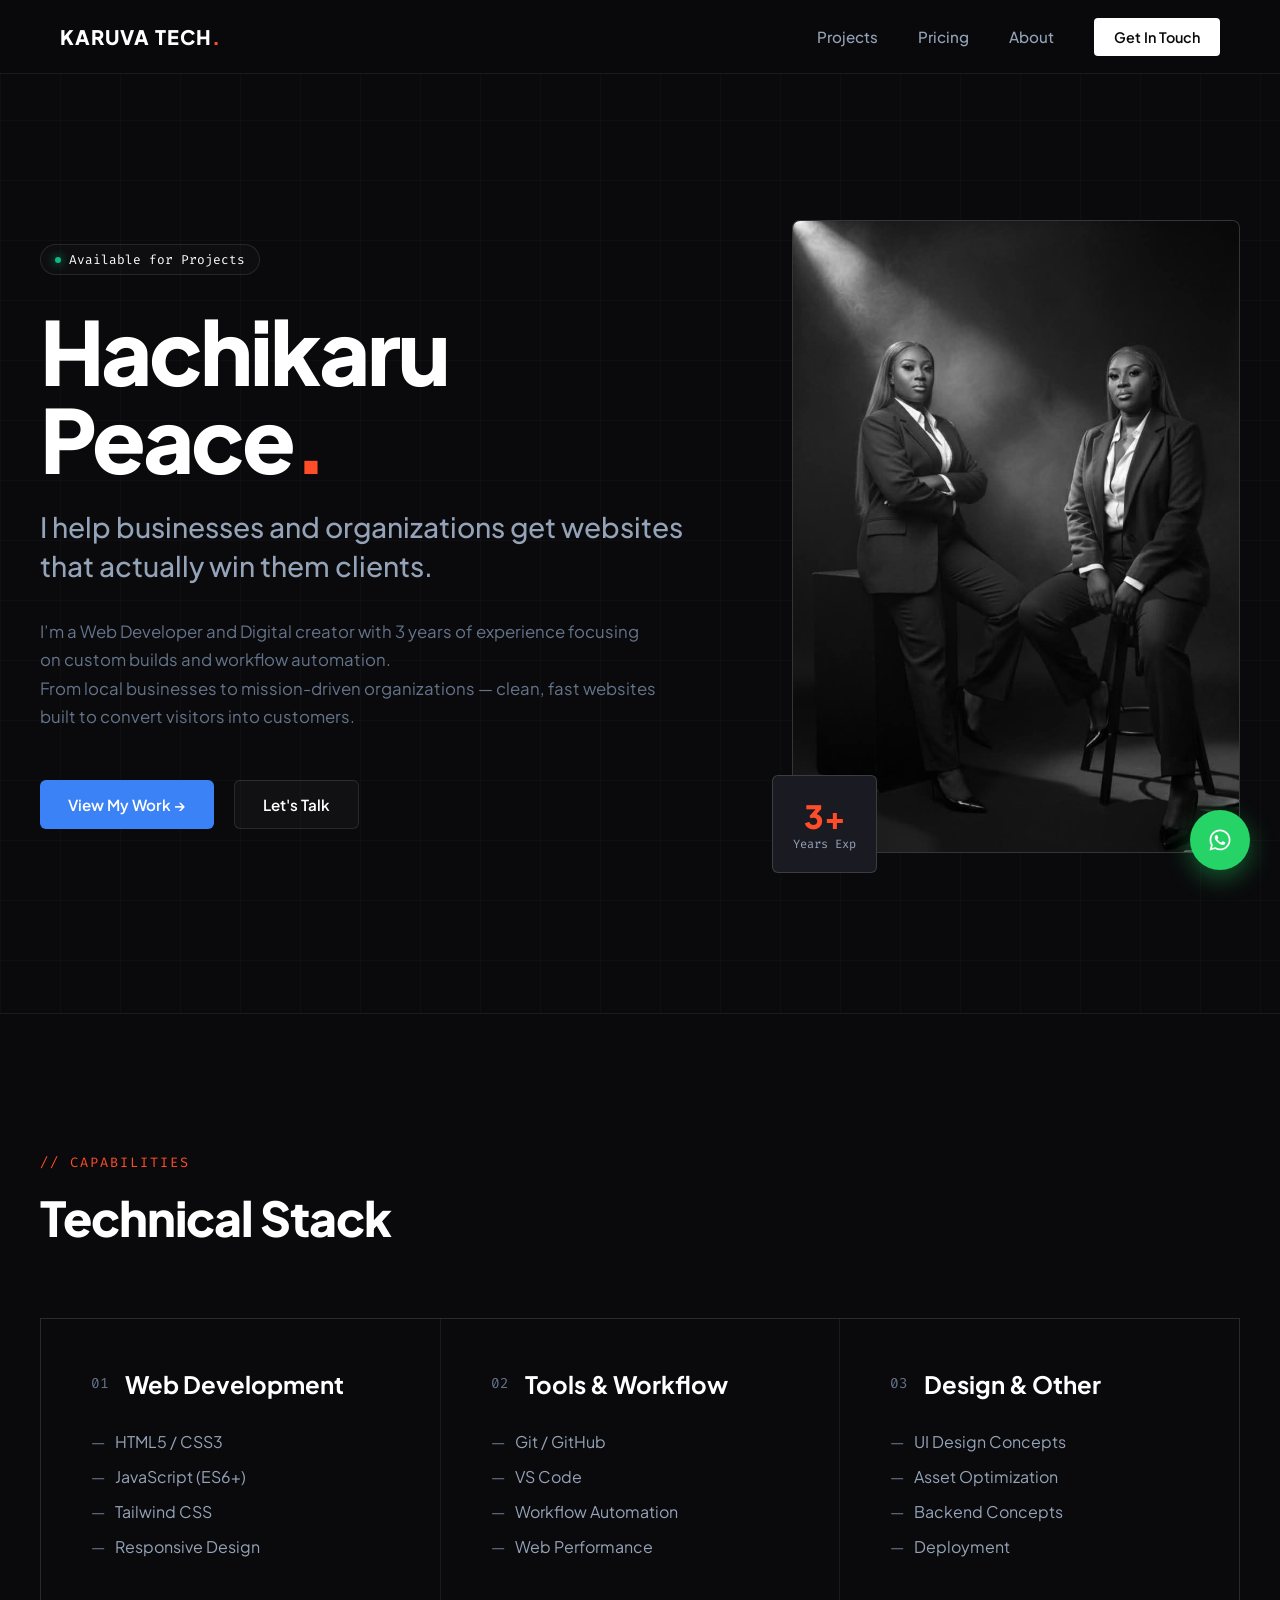
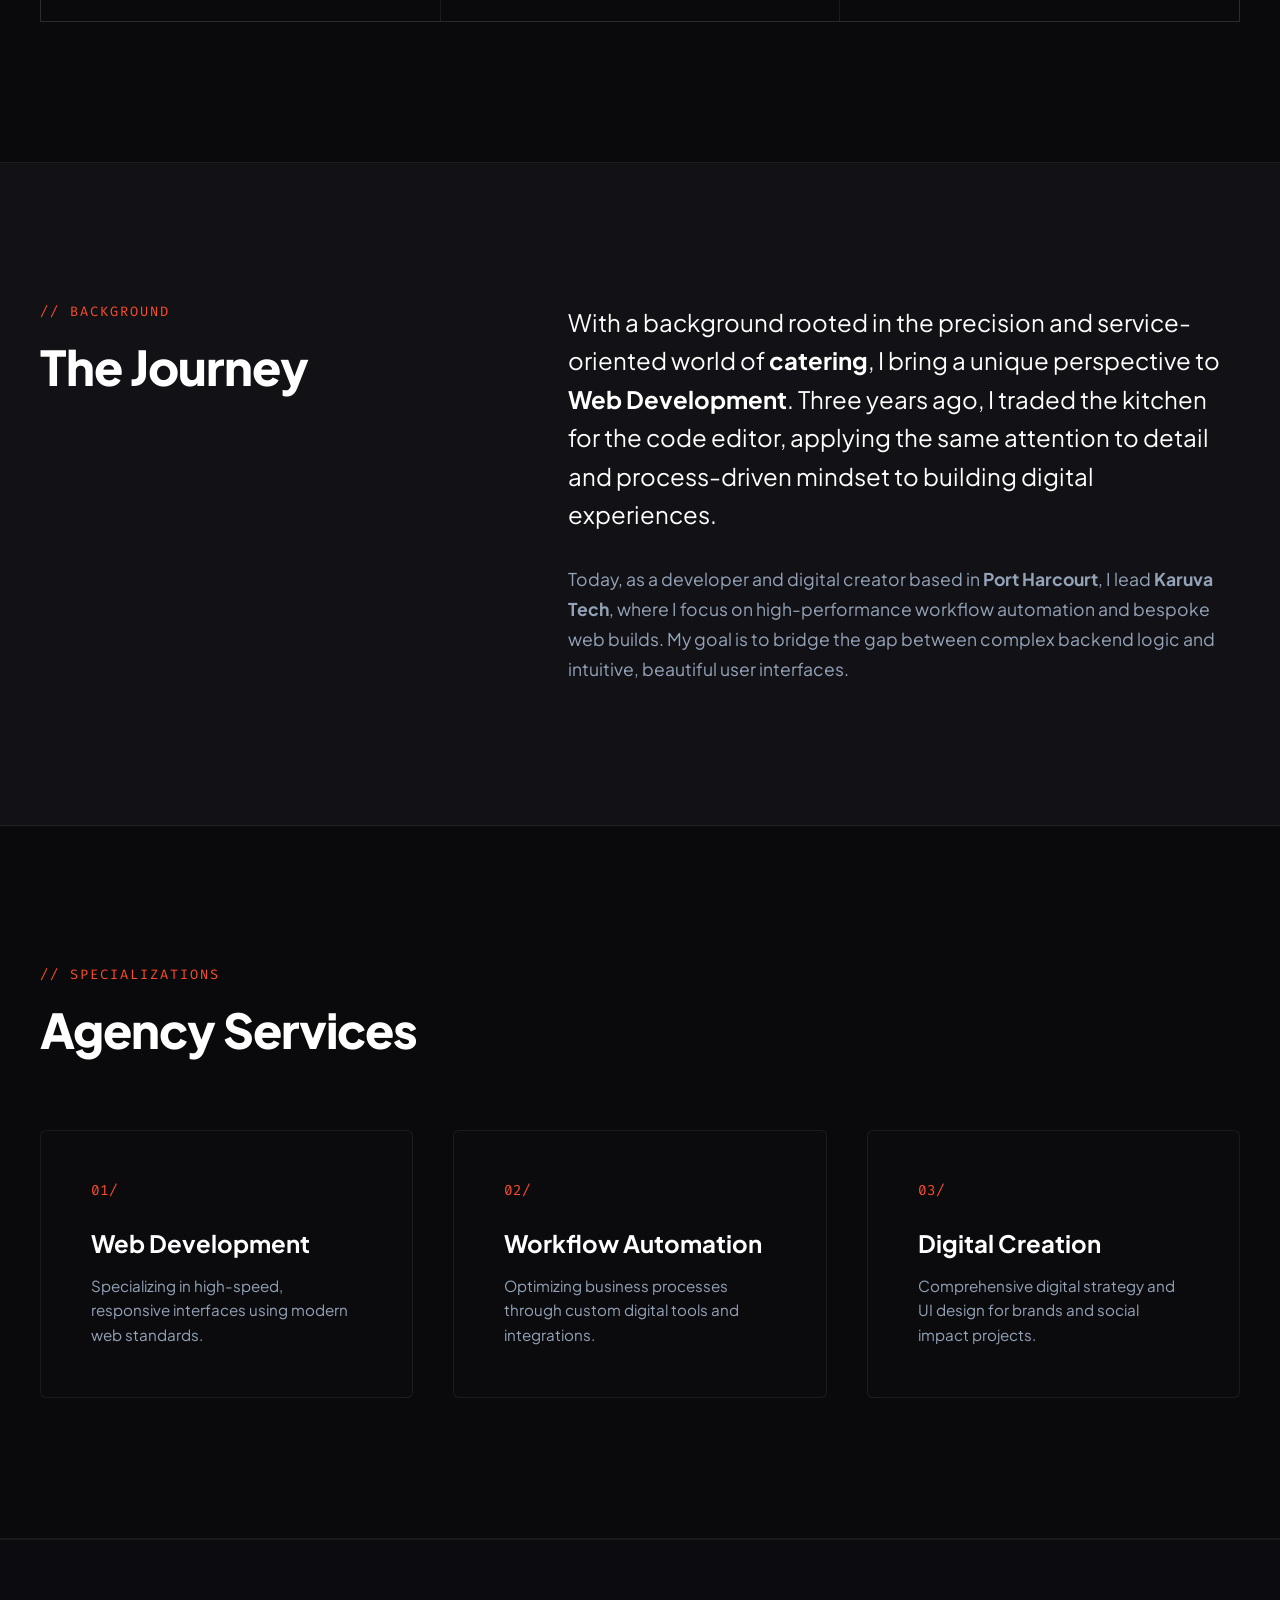
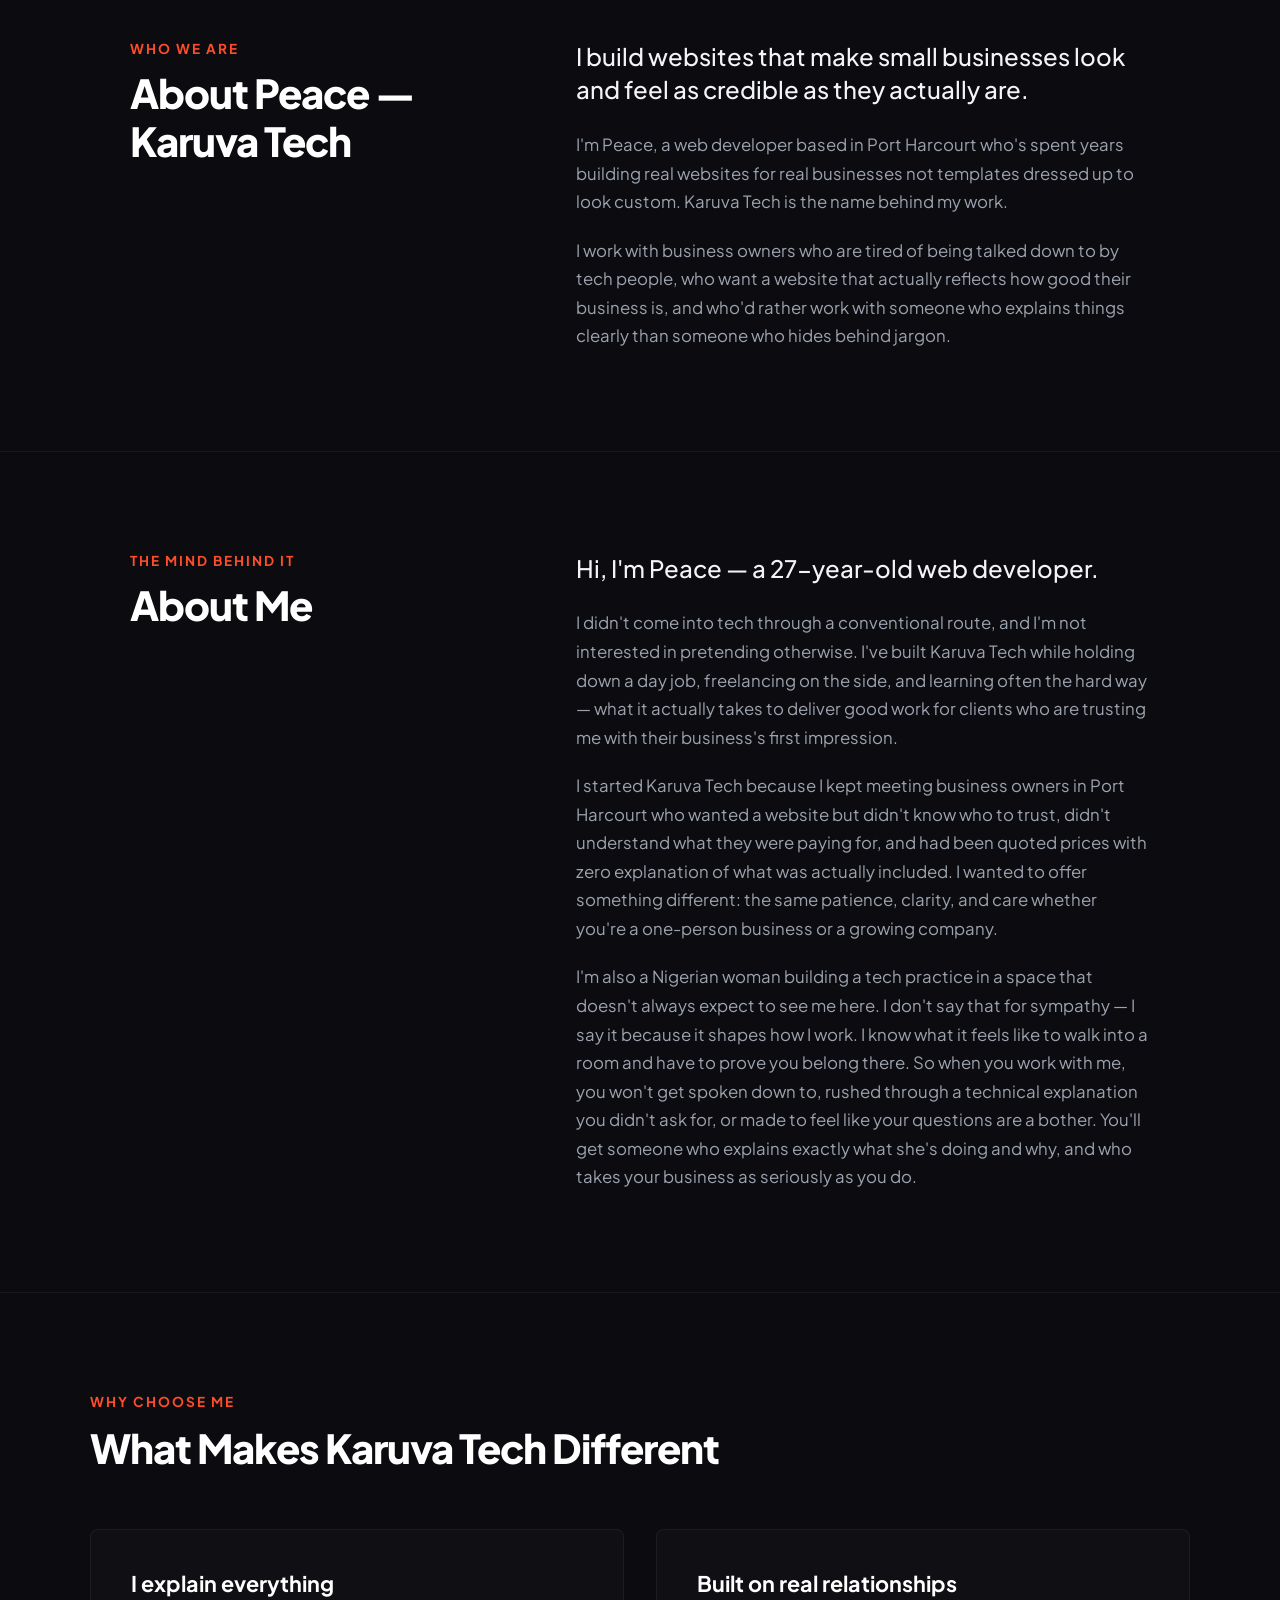
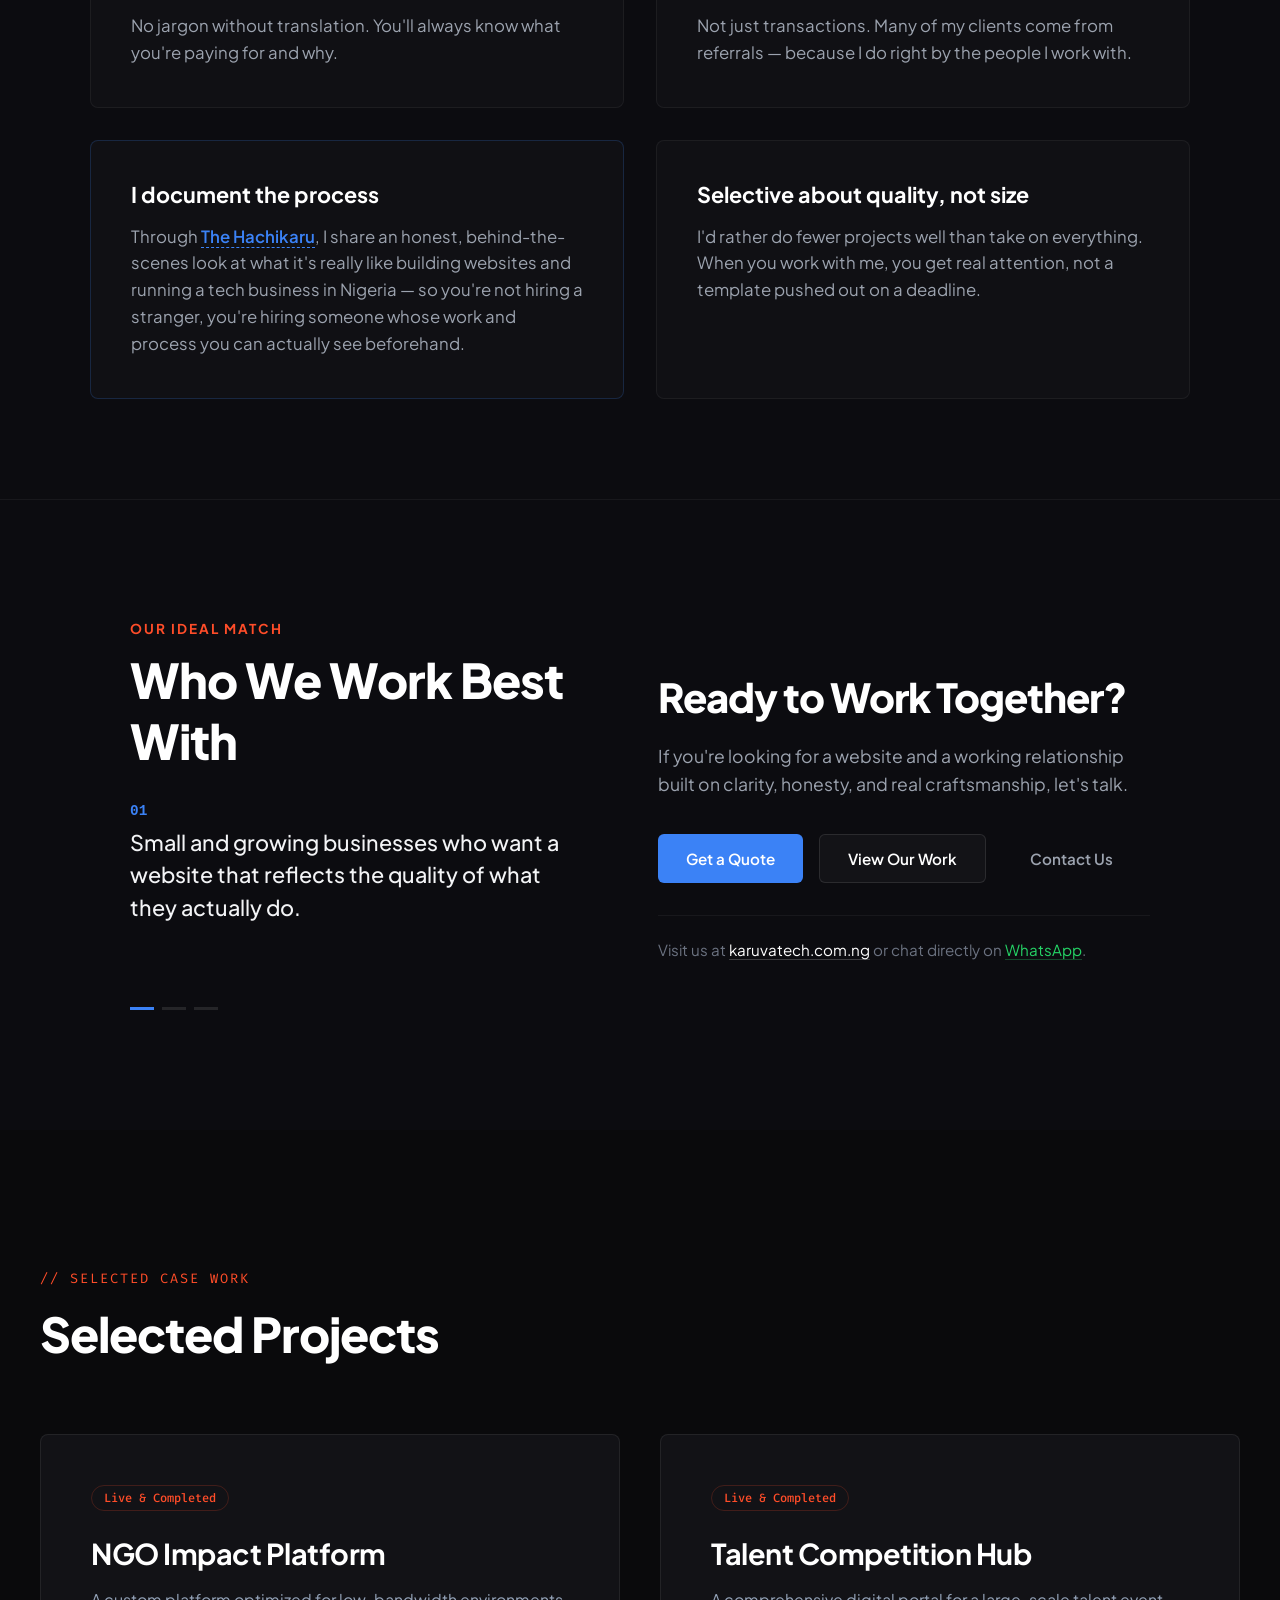
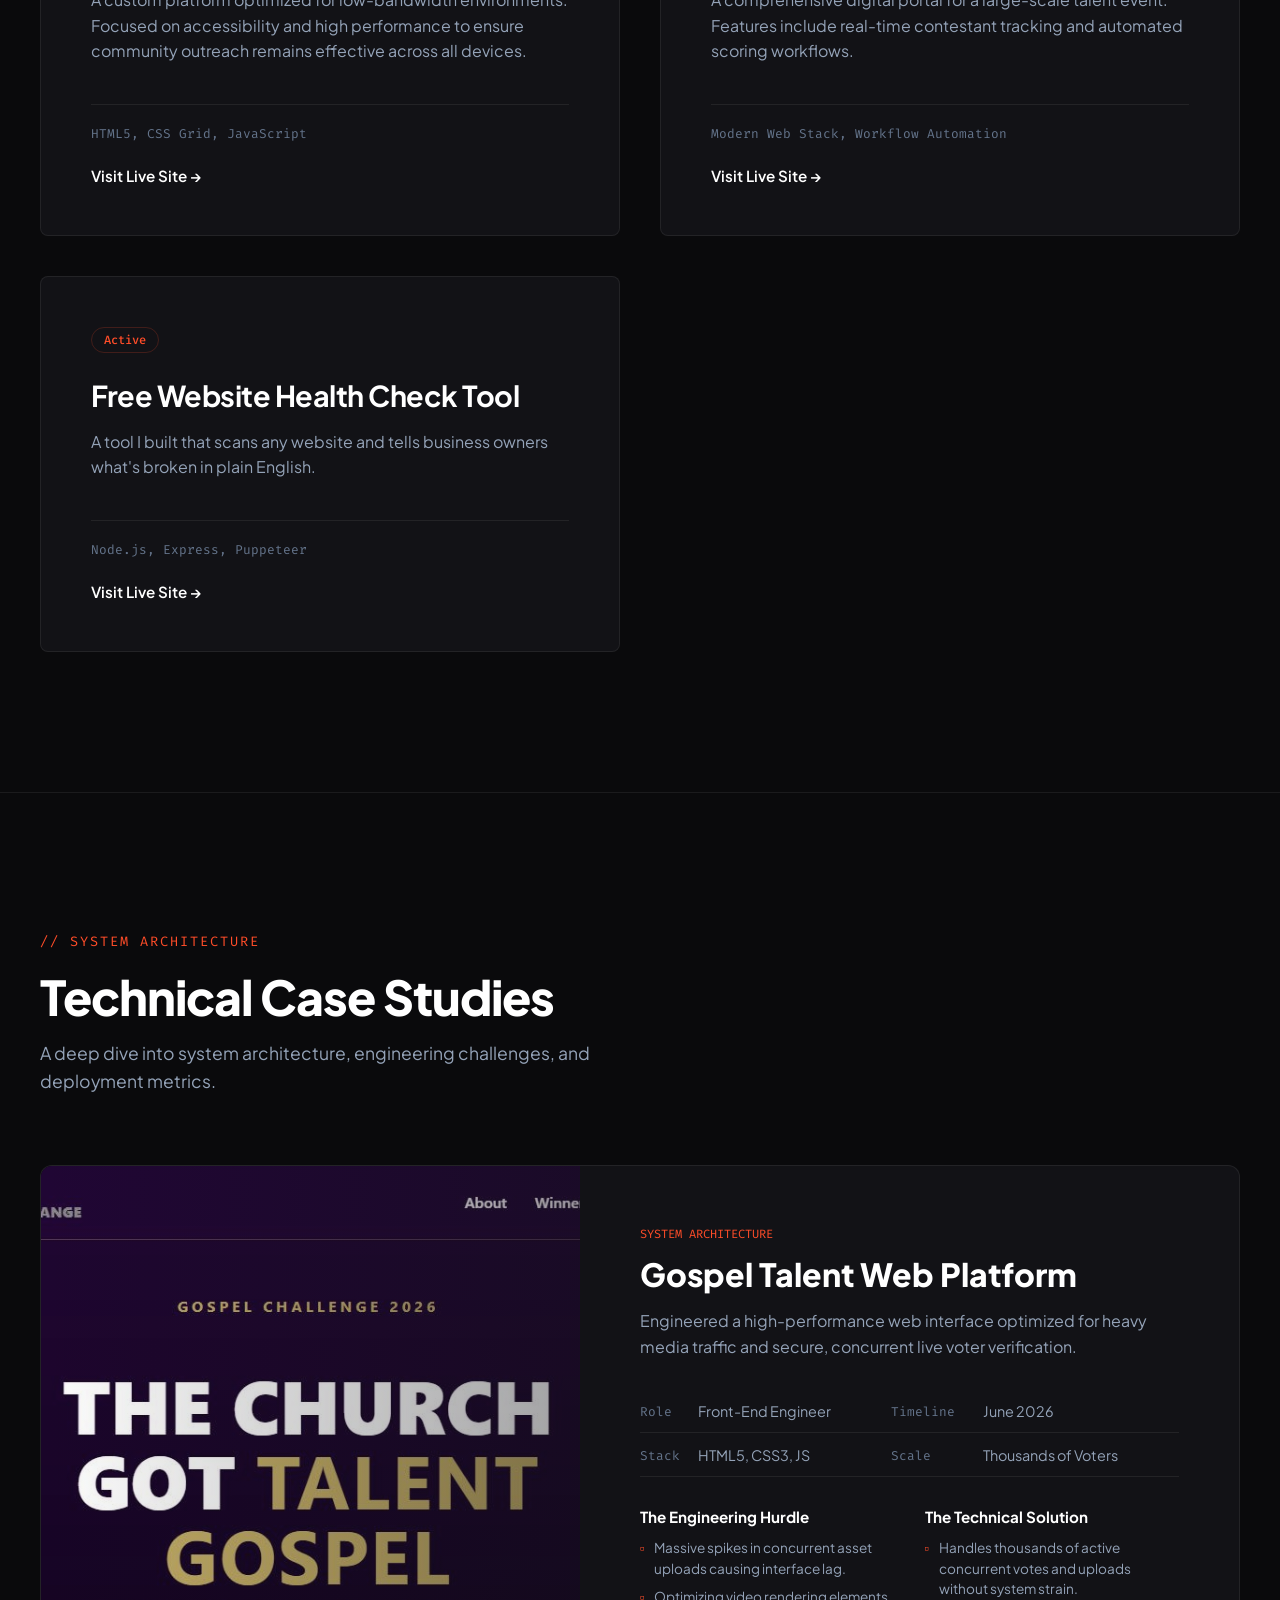
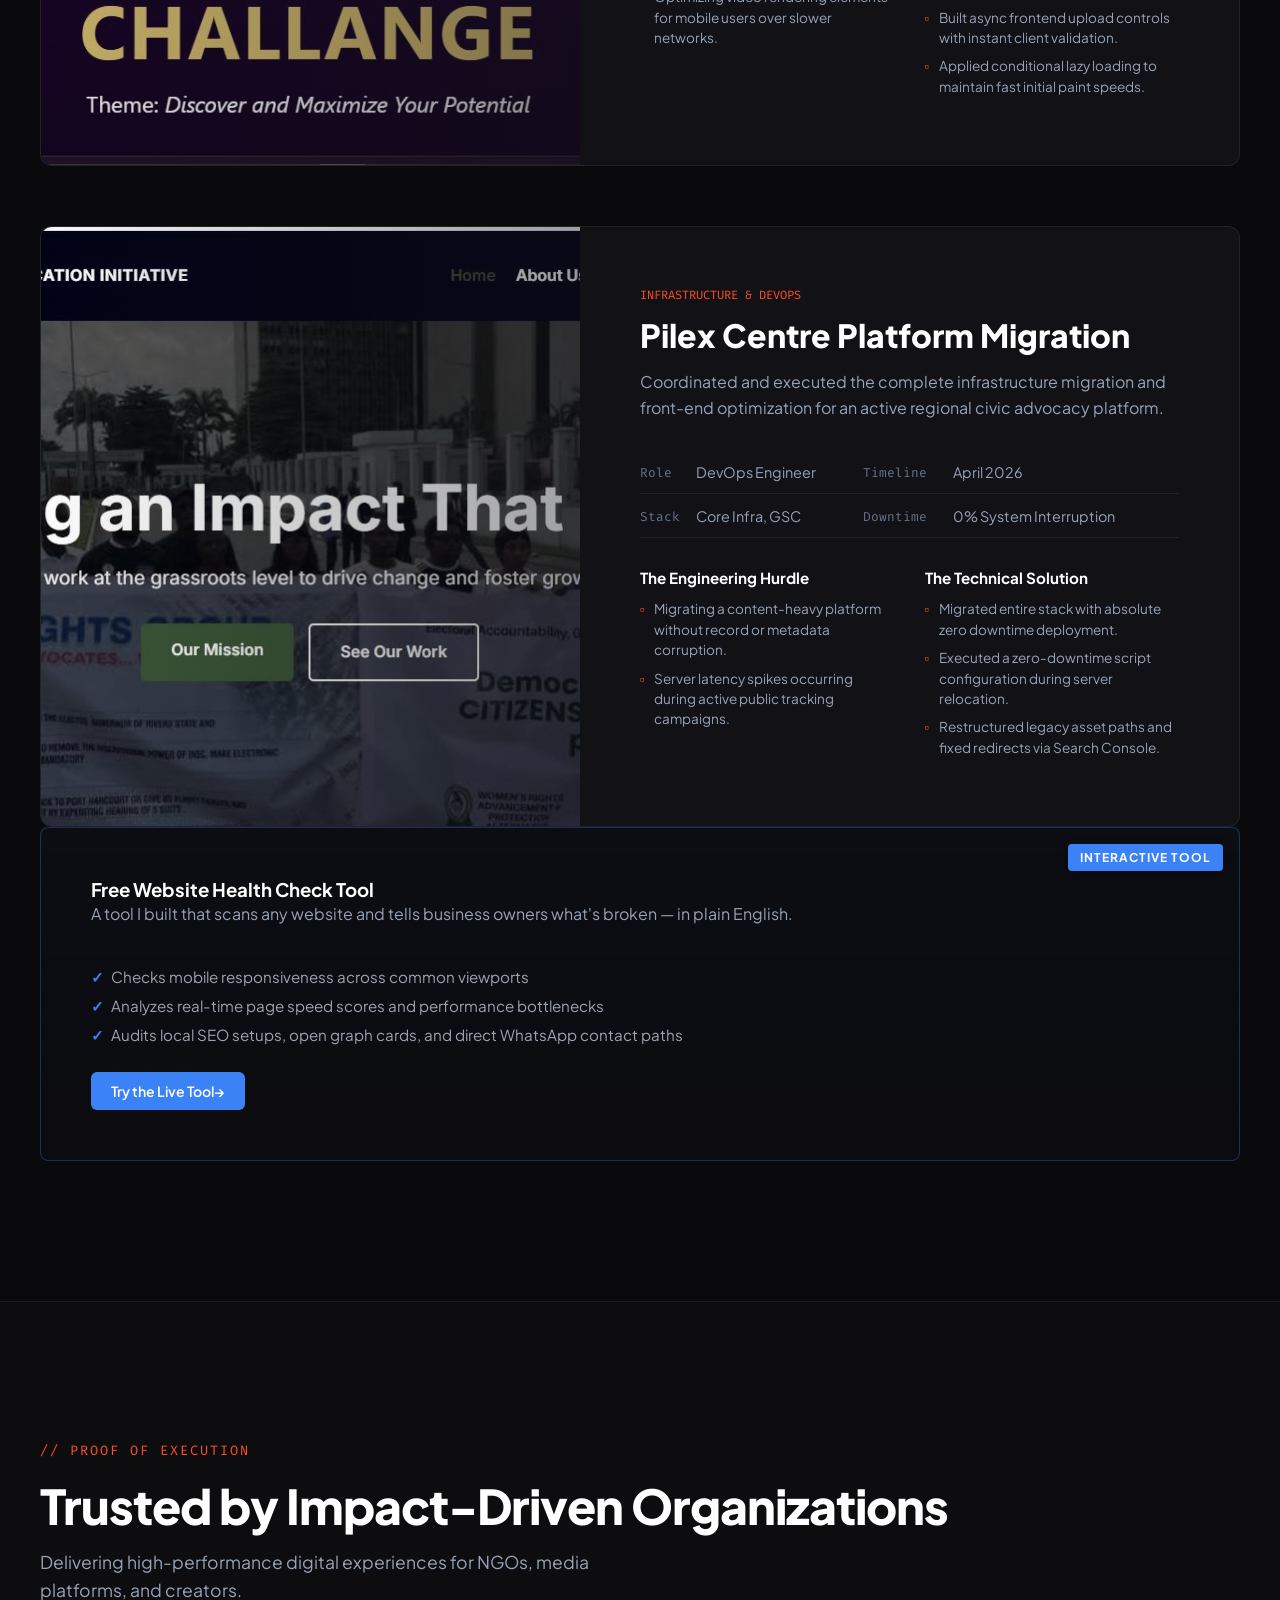
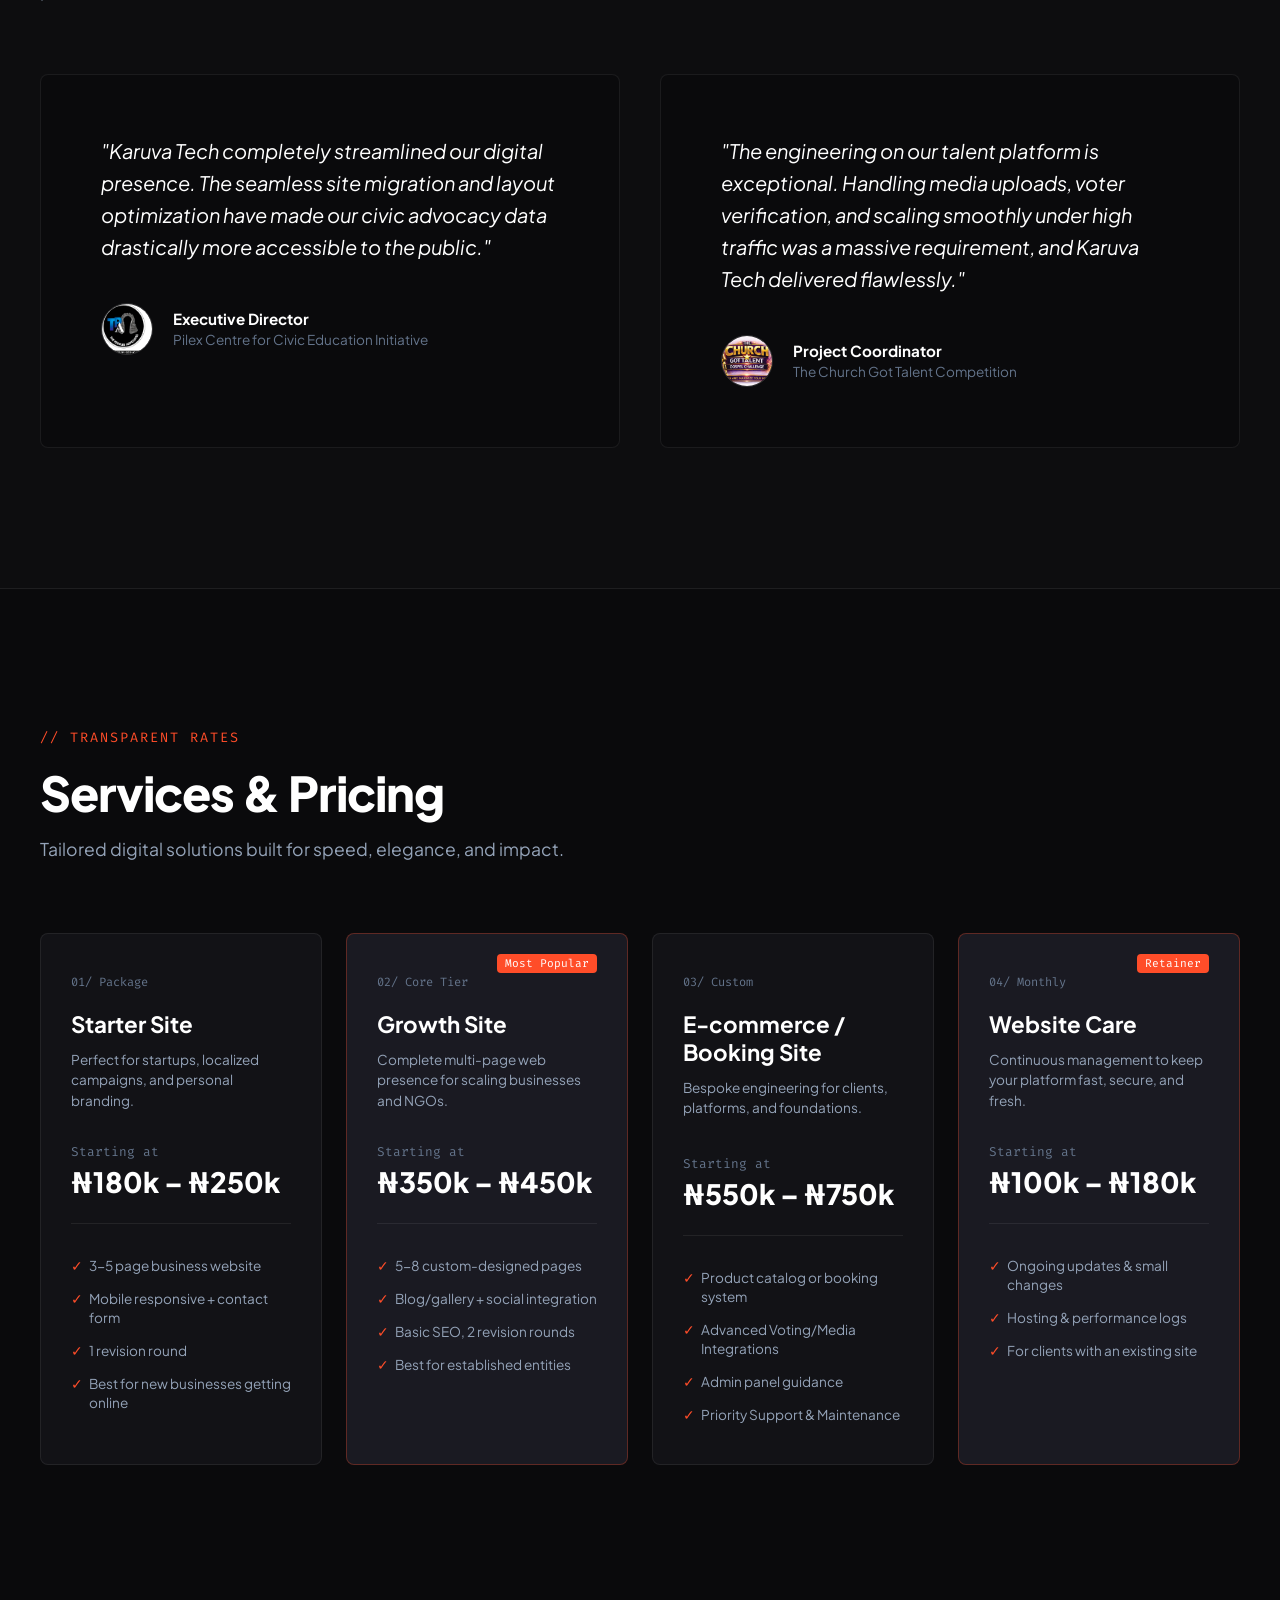
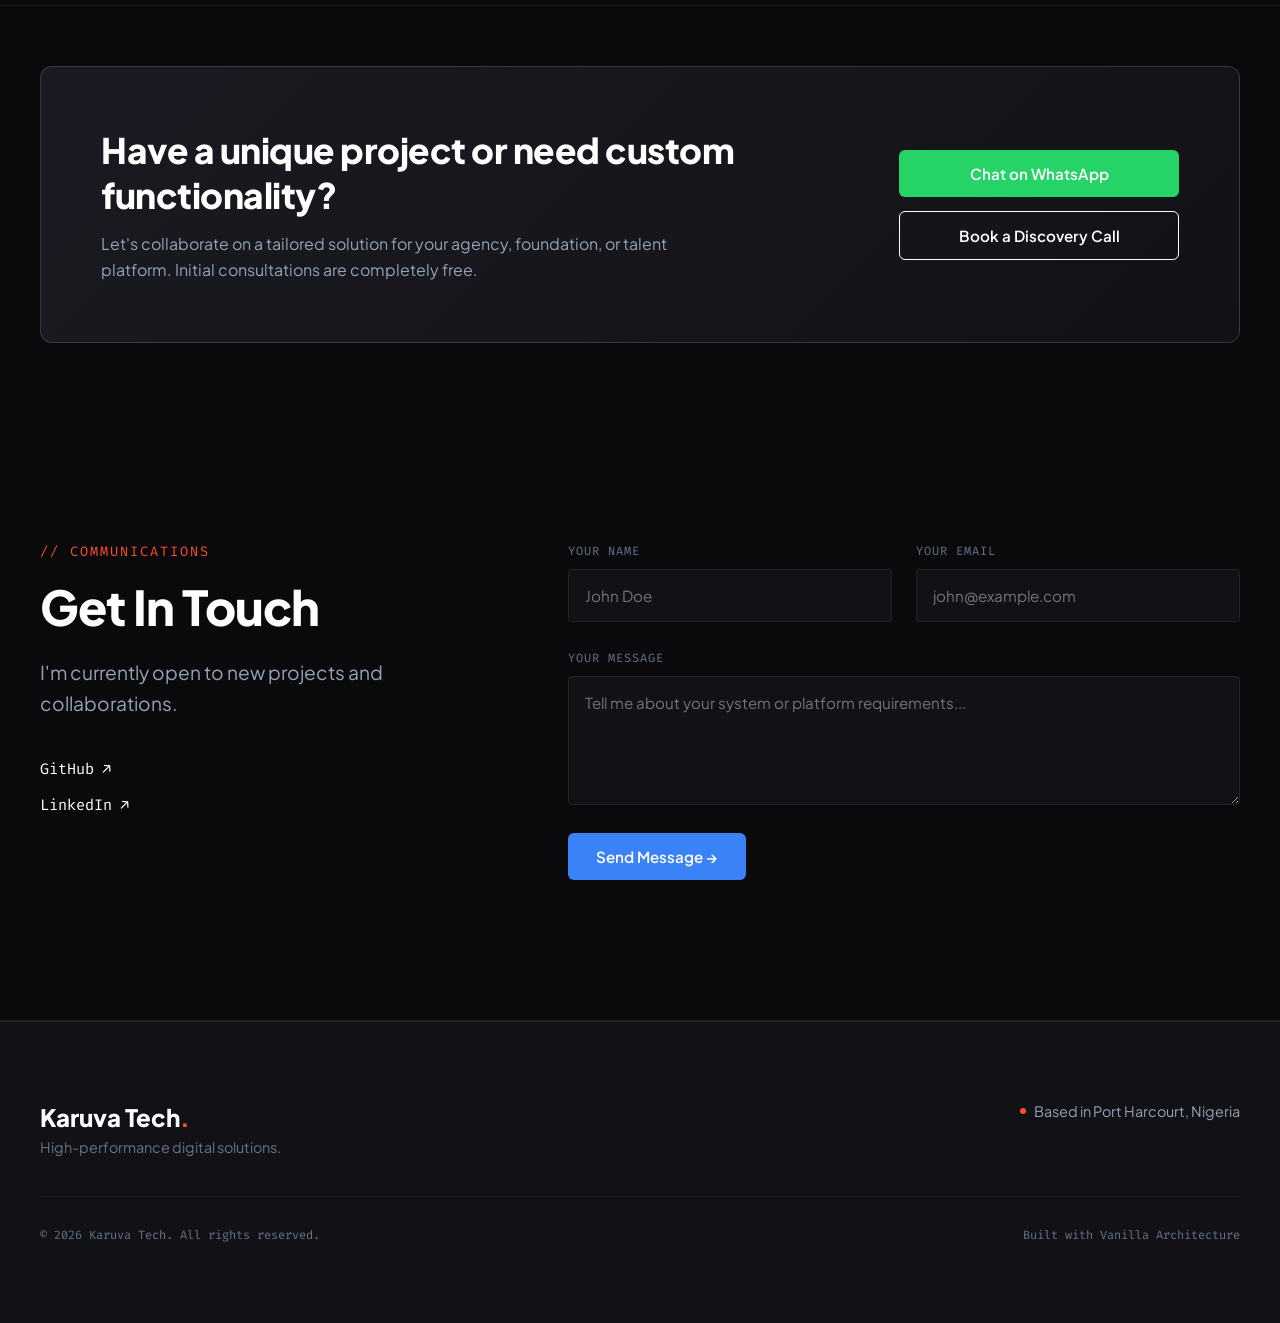
==== commit 7b8b8b9f: "feat: add interactive website health check tool card to portfolio" ====
--- a/index.html
+++ b/index.html
@@ -440,6 +440,32 @@
                     </div>
                 </div>
             </div>
+           
+<div class="project-card highlight-tool-card">
+    <div class="project-image-wrapper">
+      
+        <span class="tool-badge">Interactive Tool</span>
+    </div>
+
+    <div class="project-info">
+        <h3 class="project-title">Free Website Health Check Tool</h3>
+        <p class="project-description">
+            A tool I built that scans any website and tells business owners what's broken — in plain English.
+        </p>
+
+        <ul class="project-features-list">
+            <li>Checks mobile responsiveness across common viewports</li>
+            <li>Analyzes real-time page speed scores and performance bottlenecks</li>
+            <li>Audits local SEO setups, open graph cards, and direct WhatsApp contact paths</li>
+        </ul>
+
+        <div class="project-cta-wrapper">
+            <a href="https://audit.karuvatech.com.ng" target="_blank" rel="noopener noreferrer" class="btn btn-primary btn-sm">
+                Try the Live Tool <span class="arrow-icon">&rarr;</span>
+            </a>
+        </div>
+    </div>
+</div>
         </div>
     </section>
 
--- a/style.css
+++ b/style.css
@@ -1104,7 +1104,7 @@
         z-index: 999;
     }
 
-    /* Active Dynamic Navigation Override */
+   
     .nav-links.mobile-nav-active {
         right: 0;
     }
@@ -1157,7 +1157,7 @@
         transform: translateY(7px) rotate(-45deg);
     }
 
-    /* Tighten Hero Spacing on Small Screen Sizes */
+    
     .hero {
         padding-top: 140px;
         padding-bottom: 80px;
@@ -1240,7 +1240,7 @@
     margin-bottom: 0;
 }
 
-/* Responsive breakpoint for mobile layout viewports */
+
 @media (max-width: 768px) {
     .about-section {
         padding: 60px 20px;
@@ -1264,7 +1264,7 @@
    ========================================================================== */
 .founder-section {
     padding: 100px 24px;
-    background-color: #0c0c10; /* Keeps a unified dark layout backdrop */
+    background-color: #0c0c10; 
     border-top: 1px solid rgba(255, 255, 255, 0.05);
 }
 
@@ -1303,7 +1303,7 @@
     margin-bottom: 0;
 }
 
-/* Responsive adjustment for clean reading viewports */
+
 @media (max-width: 768px) {
     .founder-section {
         padding: 60px 20px;
@@ -1377,13 +1377,13 @@
     color: #9ca3af;
 }
 
-/* Give the channel card a subtle glowing border accent */
+
 .highlight-card {
     border-color: rgba(59, 130, 246, 0.2);
 }
 
 .youtube-link {
-    color: #3b82f6; /* Accent color */
+    color: #3b82f6; 
     text-decoration: none;
     font-weight: 600;
     border-bottom: 1px dashed #3b82f6;
@@ -1391,7 +1391,7 @@
 }
 
 .youtube-link:hover {
-    color: #ef4444; /* YouTube Red pop on hover! */
+    color: #ef4444;
     border-bottom-color: #ef4444;
 }
 
@@ -1498,7 +1498,7 @@
     background: #3b82f6;
 }
 
-/* CTA Right Block styles */
+
 .cta-content-box .section-title {
     font-size: 2.5rem;
     font-weight: 800;
@@ -1609,4 +1609,76 @@
     .btn {
         width: 100%;
     }
+}
+/* ==========================================================================
+   INTERACTIVE TOOL PORTFOLIO CARD STYLING
+   ========================================================================== */
+.highlight-tool-card {
+    position: relative;
+    border: 1px solid rgba(59, 130, 246, 0.3) !important;
+    background: linear-gradient(180deg, rgba(59, 130, 246, 0.03) 0%, rgba(12, 12, 16, 1) 100%);
+}
+
+.project-image-wrapper {
+    width: 100%;
+    overflow: hidden;
+    border-radius: 6px;
+}
+.project-img {
+    width: 100%;
+    max-width: 100%;
+    height: auto;
+    display: block;
+    object-fit: contain; 
+}
+
+.tool-badge {
+    position: absolute;
+    top: 16px;
+    right: 16px;
+    background: #3b82f6;
+    color: #ffffff;
+    font-size: 0.75rem;
+    font-weight: 700;
+    text-transform: uppercase;
+    letter-spacing: 1px;
+    padding: 6px 12px;
+    border-radius: 4px;
+    box-shadow: 0 4px 12px rgba(0, 0, 0, 0.3);
+}
+
+.project-features-list {
+    list-style: none;
+    padding: 0;
+    margin: 20px 0 28px 0;
+}
+
+.project-features-list li {
+    font-size: 0.95rem;
+    color: #9ca3af;
+    margin-bottom: 10px;
+    position: relative;
+    padding-left: 20px;
+}
+
+.project-features-list li::before {
+    content: "✓";
+    position: absolute;
+    left: 0;
+    color: #3b82f6;
+    font-weight: bold;
+}
+
+.btn-sm {
+    padding: 10px 20px;
+    font-size: 0.88rem;
+}
+
+.arrow-icon {
+    display: inline-block;
+    transition: transform 0.2s ease;
+}
+
+.btn-sm:hover .arrow-icon {
+    transform: translateX(4px);
 }
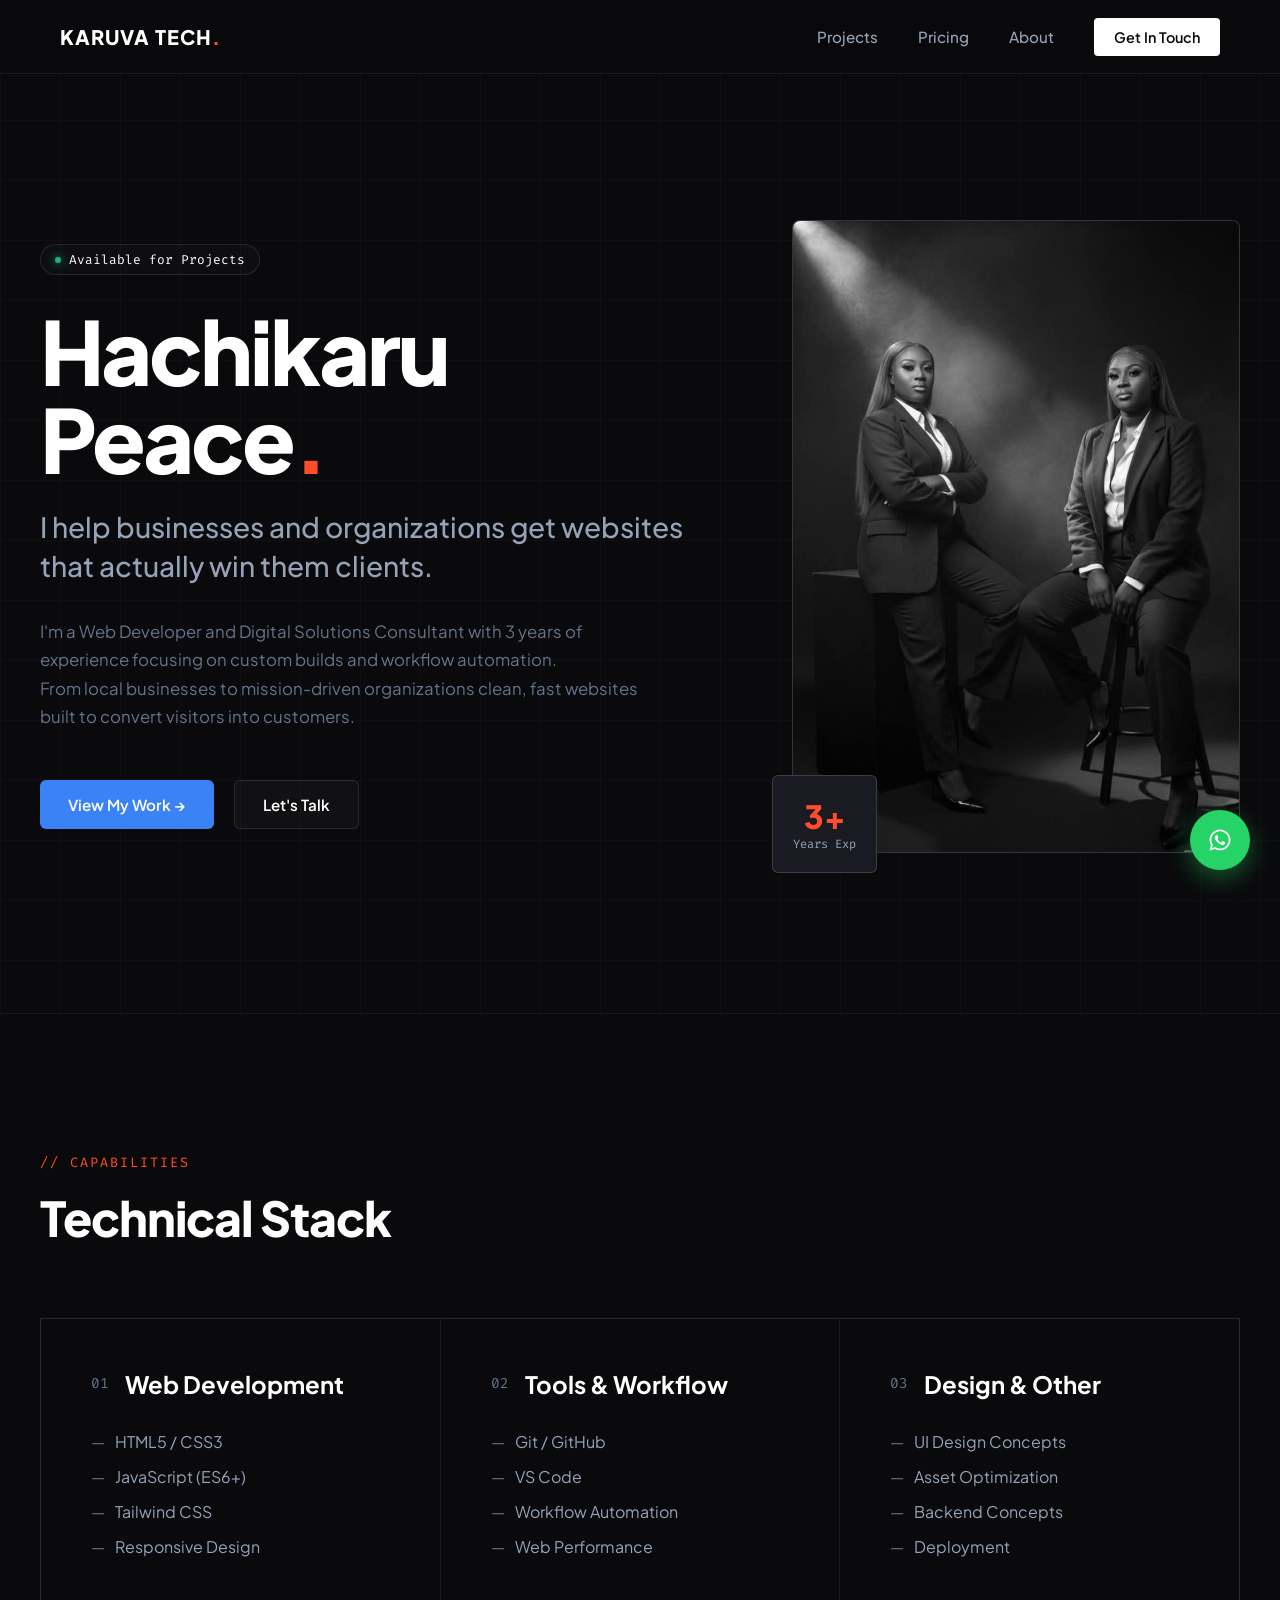
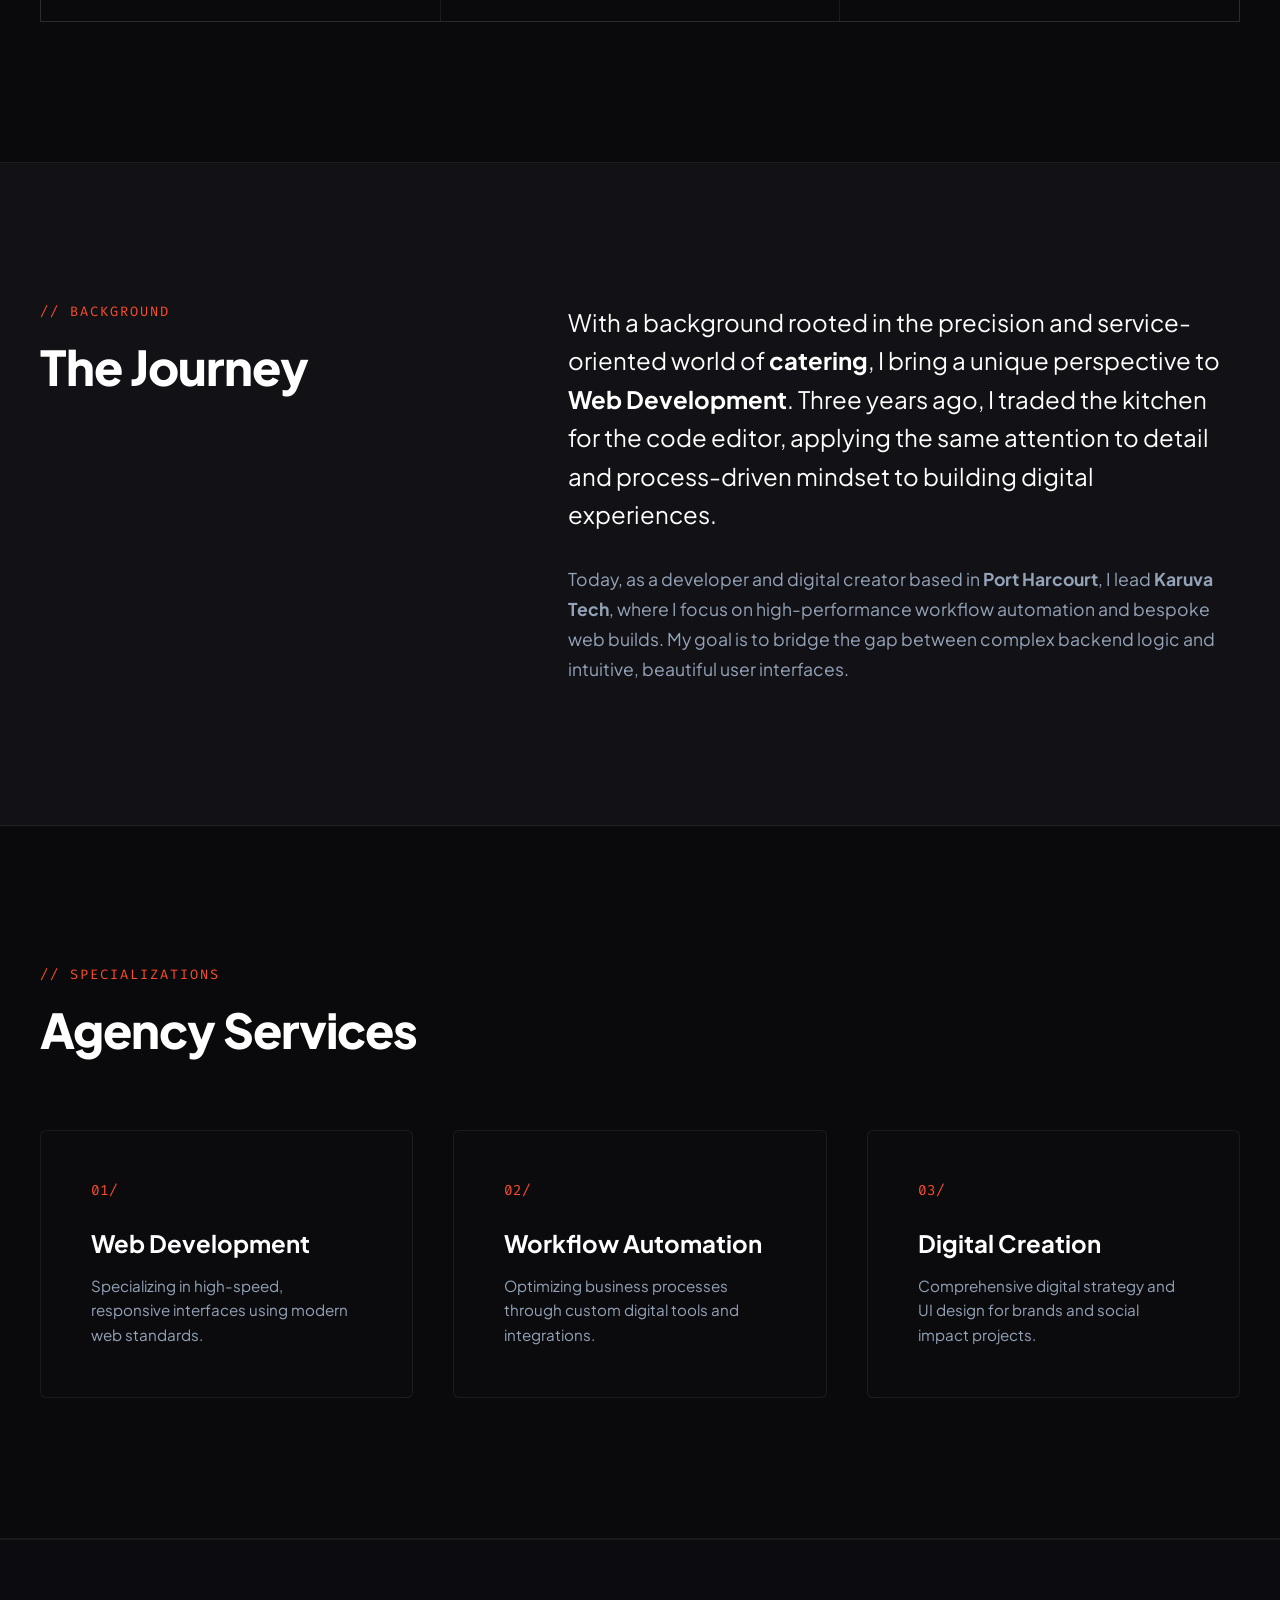
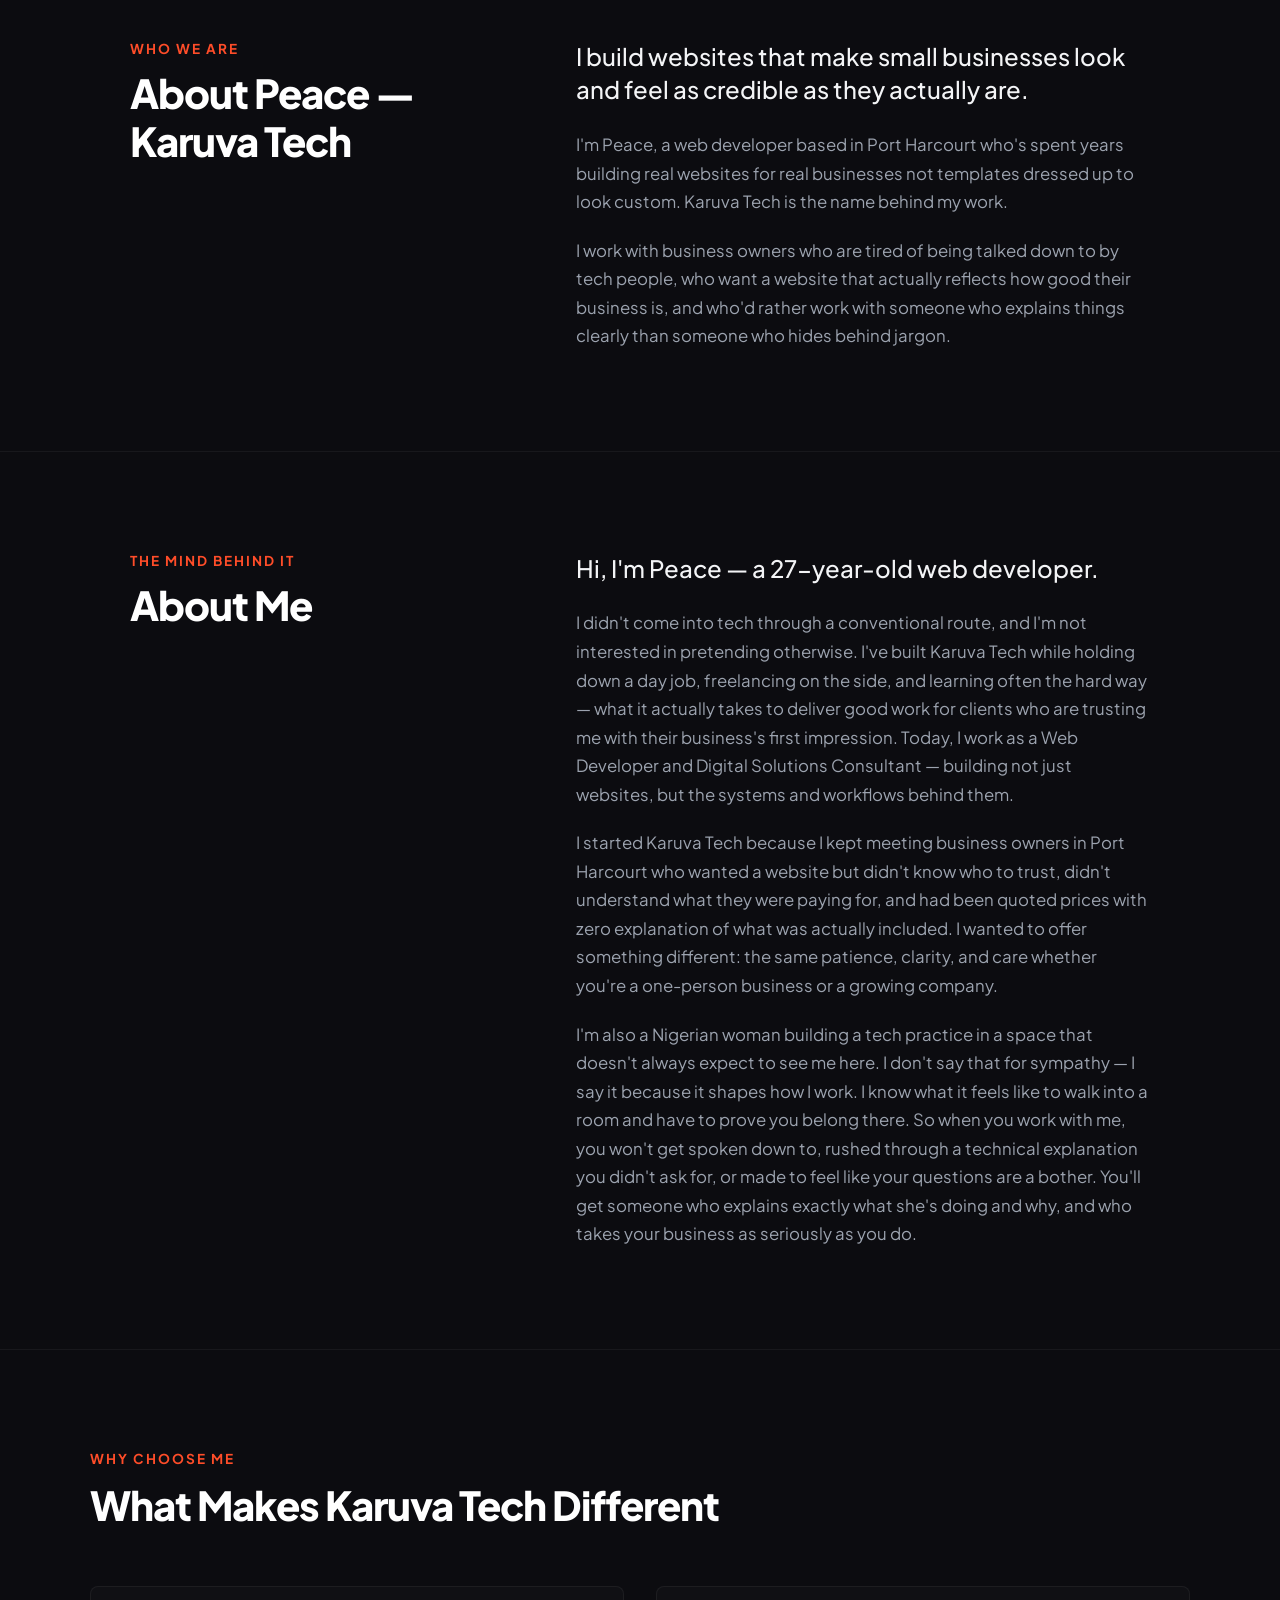
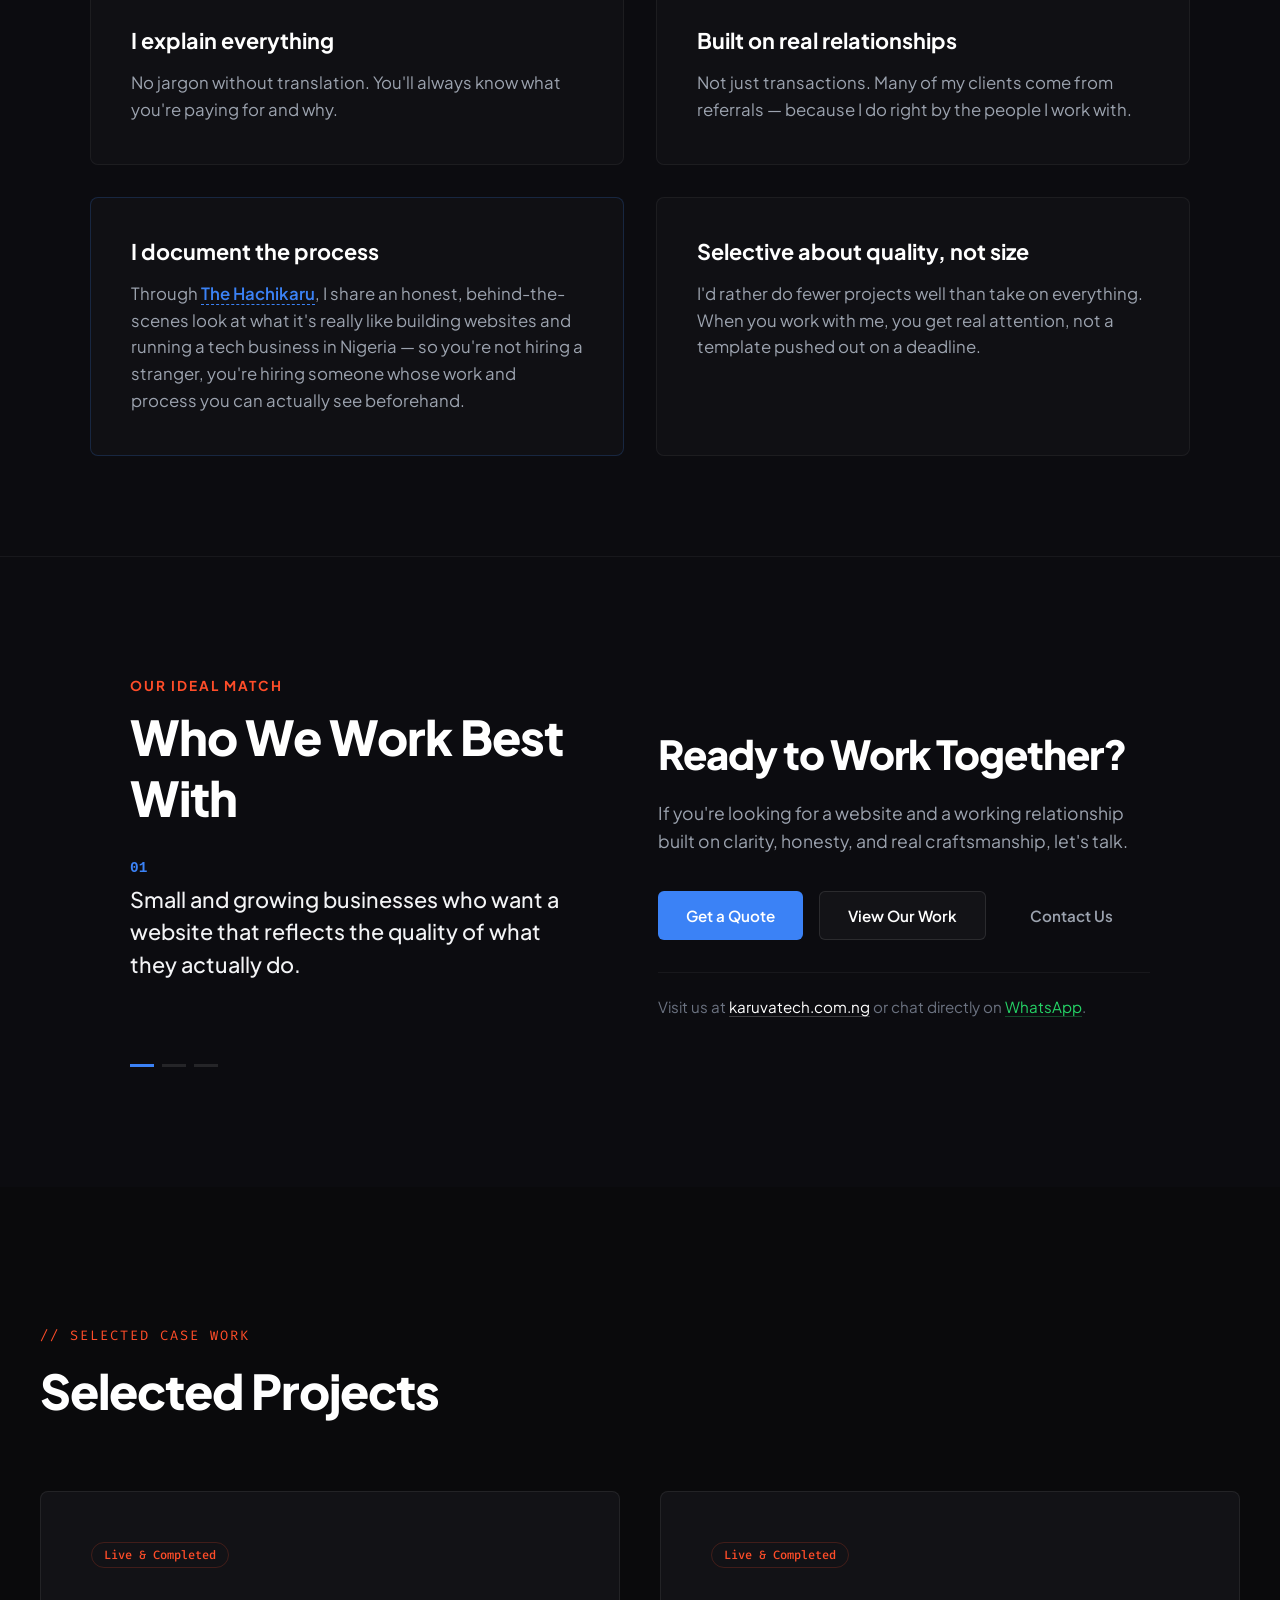
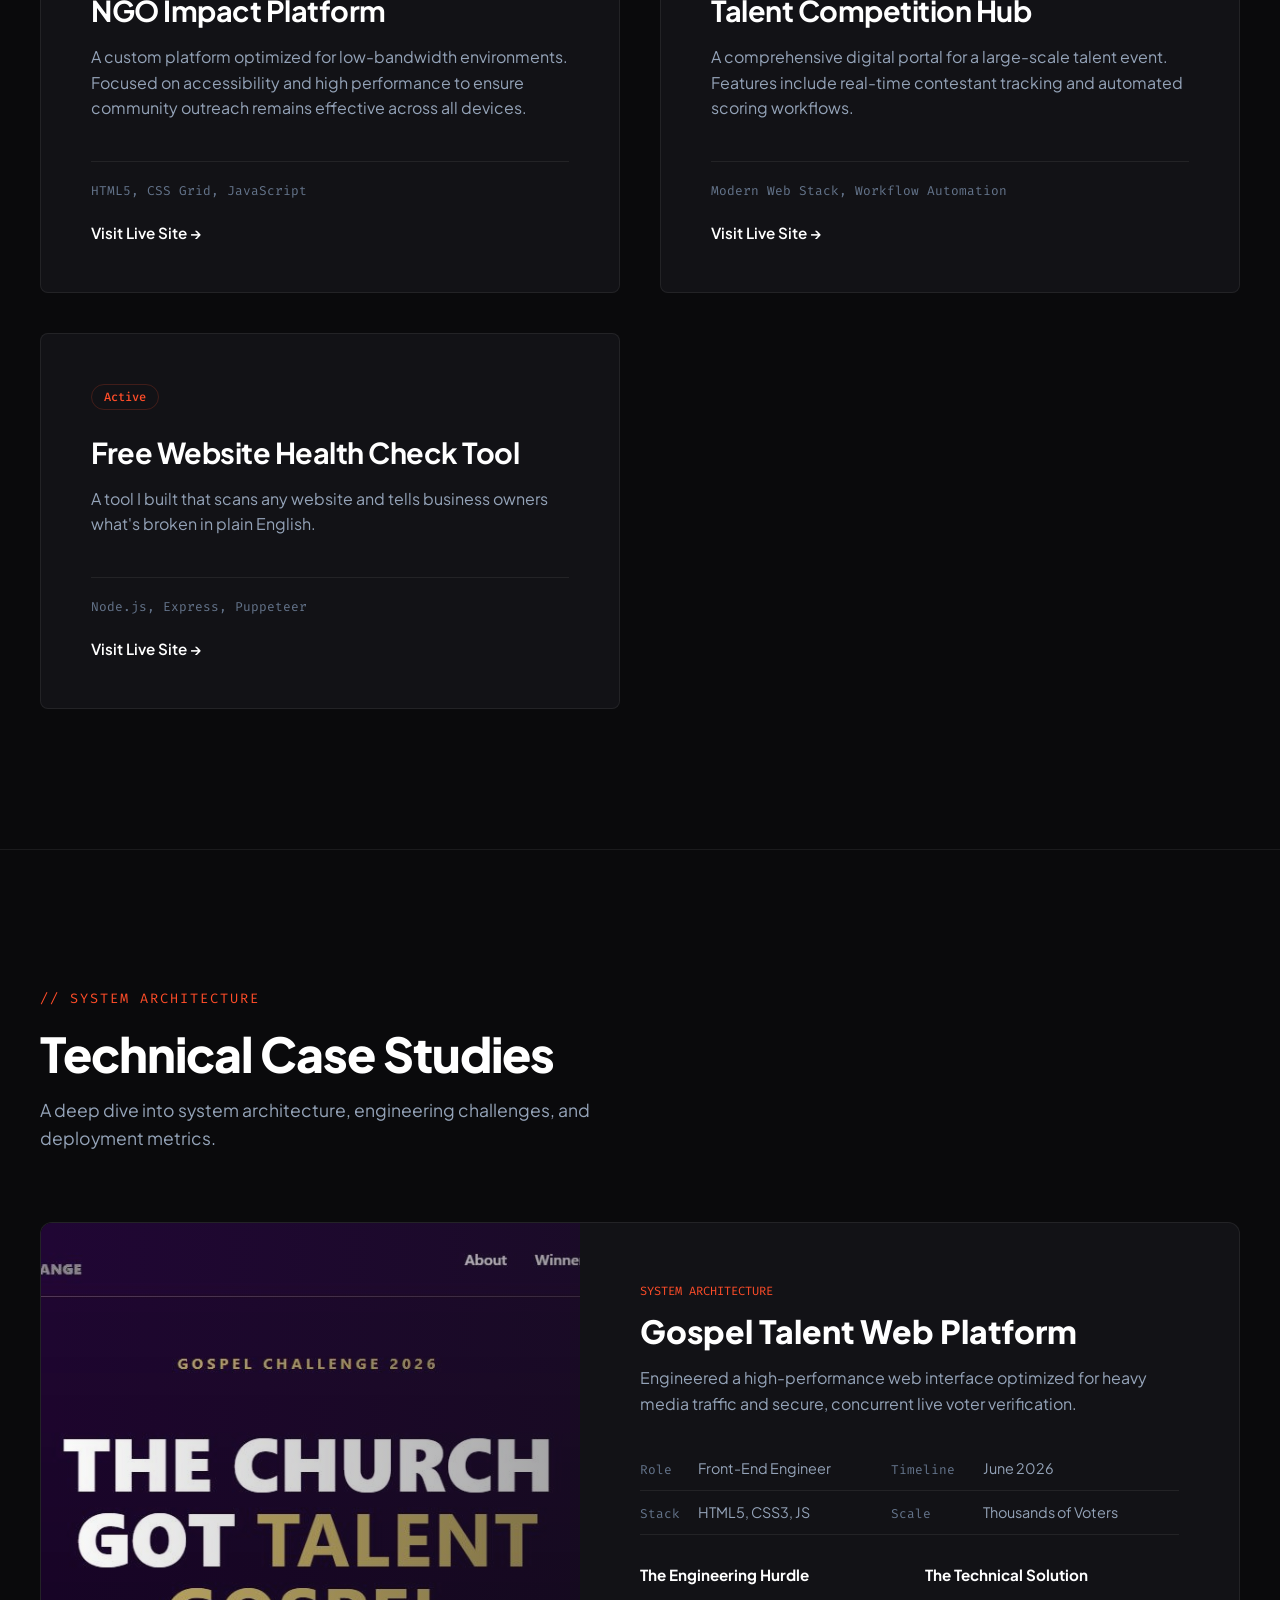
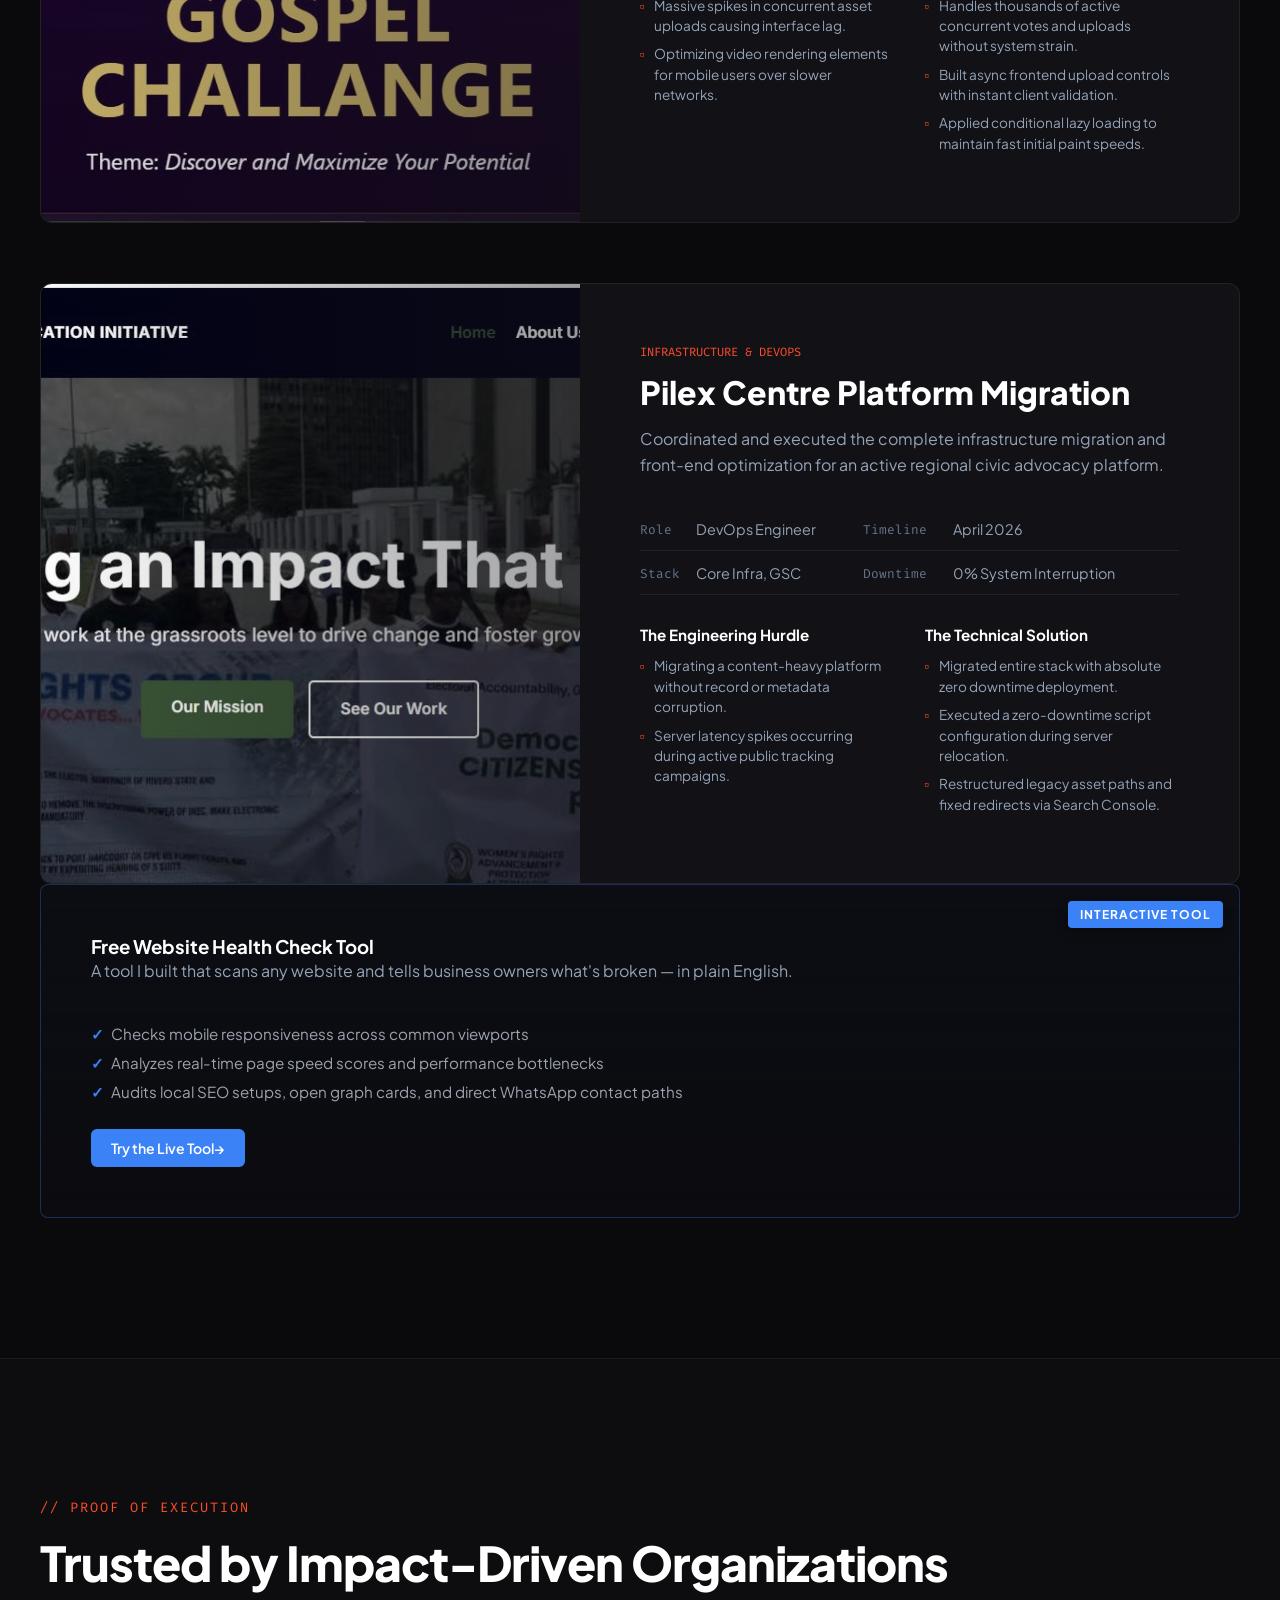
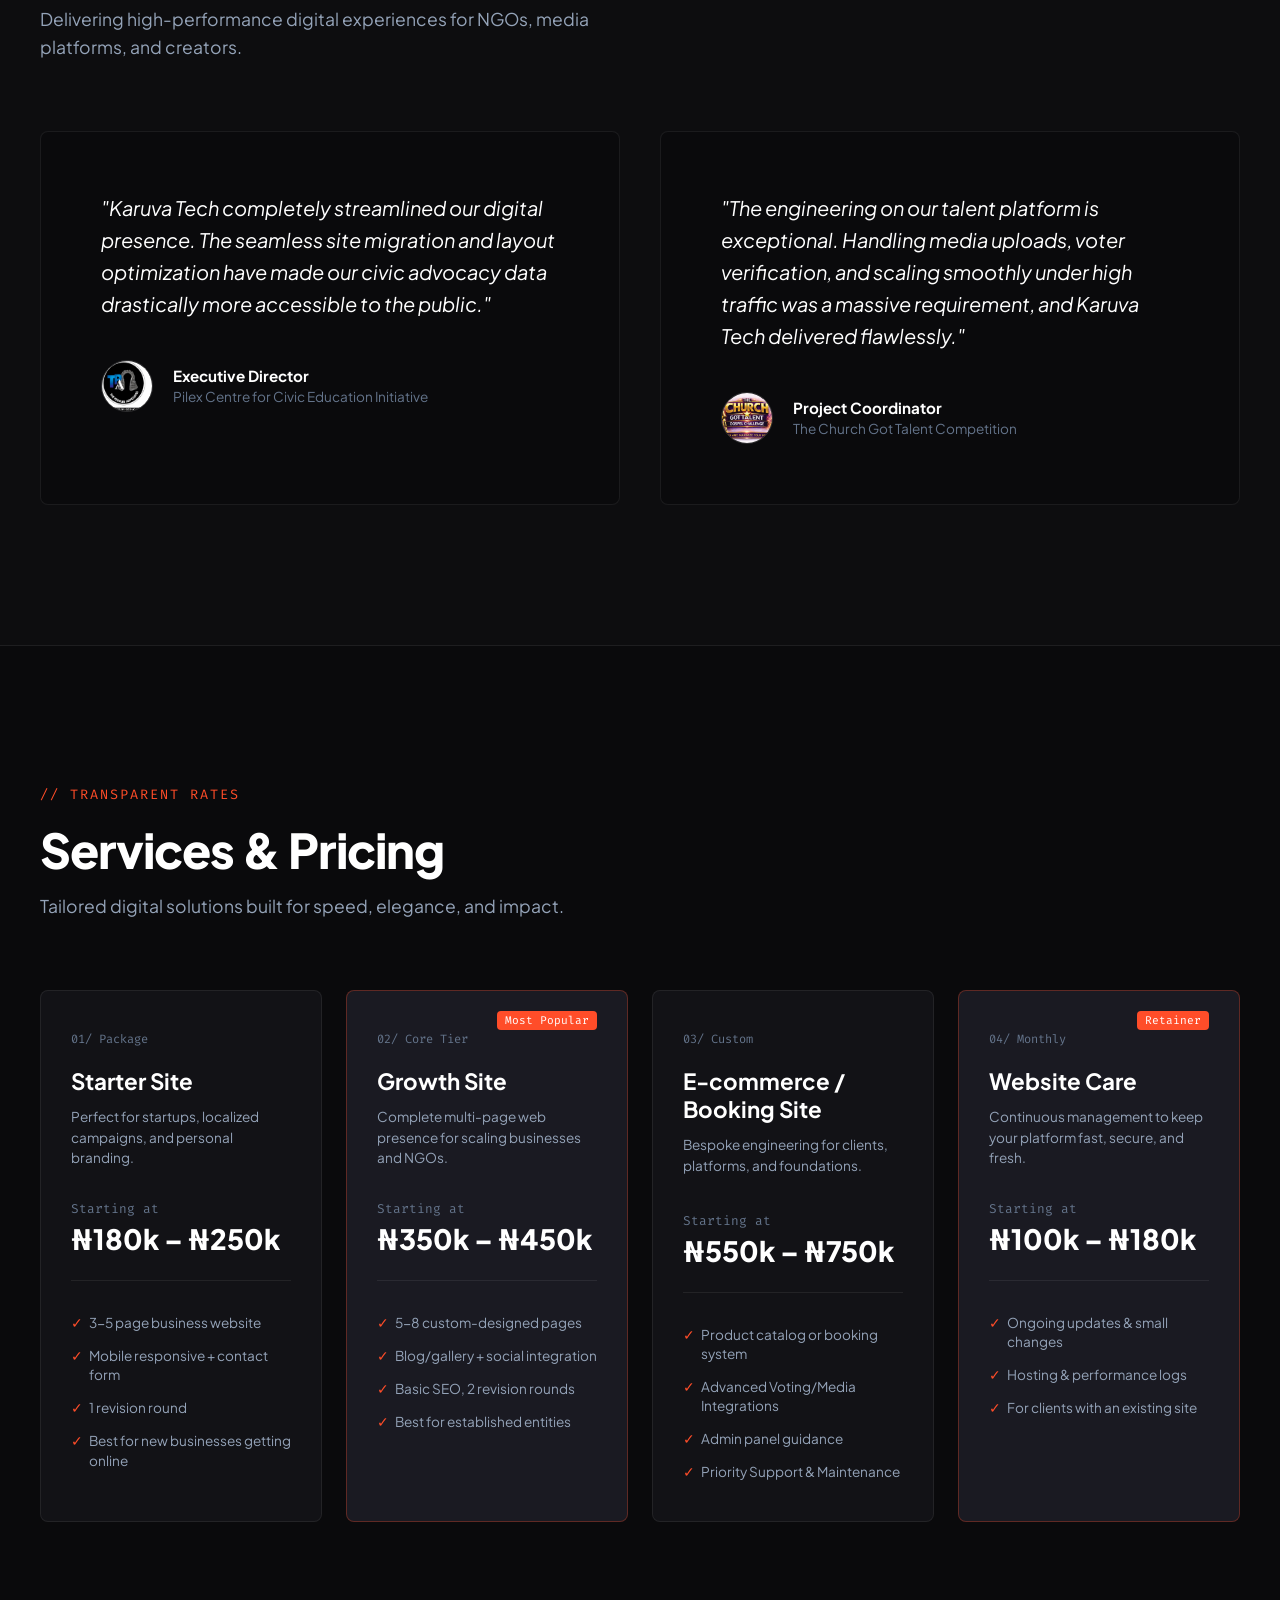
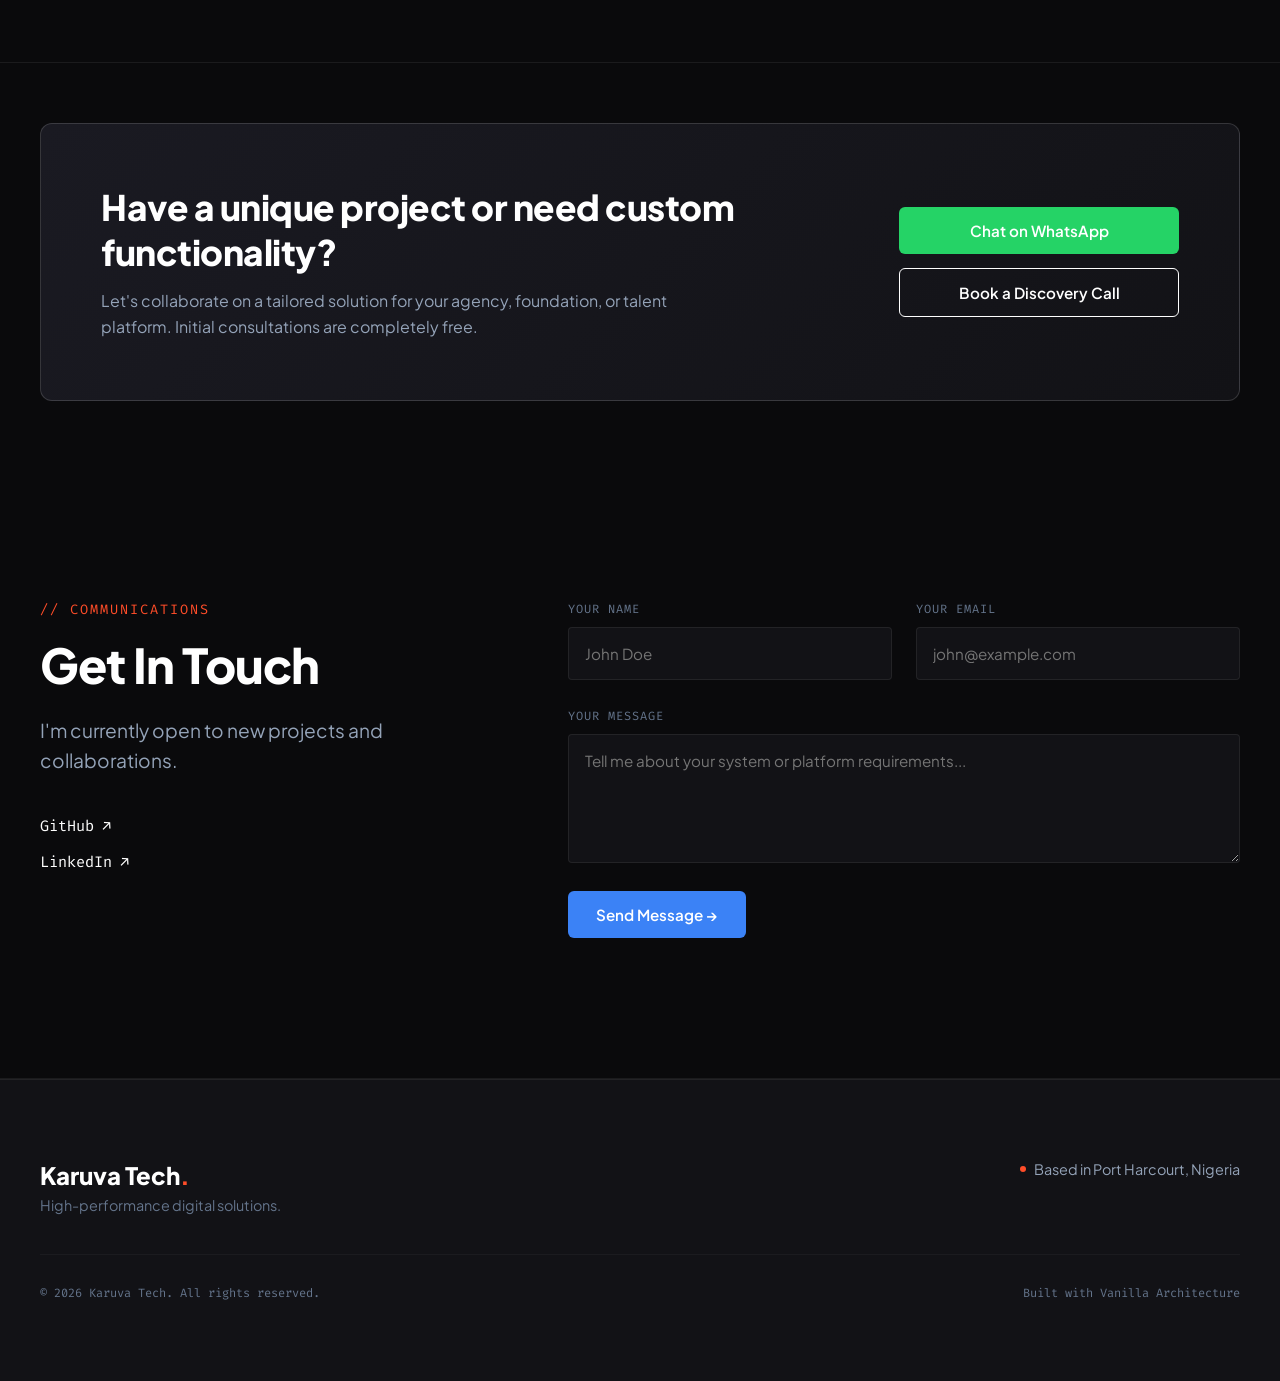
==== commit 6dae1a49: "Update title and hero copy to include Digital Solutions Consultant" ====
--- a/index.html
+++ b/index.html
@@ -3,12 +3,12 @@
 <head>
     <meta charset="UTF-8">
     <meta name="viewport" content="width=device-width, initial-scale=1.0">
-    <meta name="description" content="Karuva Tech - High-performance web development and workflow automation by Hachikaru Peace.">
-    <meta property="og:title" content="Karuva Tech | Web Developer Portfolio">
-    <meta property="og:description" content="High-performance web development and workflow automation by Hachikaru Peace based in Port Harcourt.">
+    <meta name="description" content="Karuva Tech - Web development, digital solutions, and workflow automation by Hachikaru Peace, based in Port Harcourt.">
+    <meta property="og:title" content=" Karuva Tech | Web Developer & Digital Solutions Consultant">
+    <meta property="og:description" content="High-performance web development, digital solutions, and workflow automation by Hachikaru Peace, based in Port Harcourt.">
     <meta property="og:image" content="images/hachikaru.jpg">
     <meta property="og:type" content="website">
-    <title>Hachikaru Peace | Web Developer</title>
+    <title>Hachikaru Peace | Web Developer & Digital Solutions Consultant</title>
     <link rel="icon" type="image/png" href="images/favicon.png">
     <link rel="preload" as="image" href="images/hachikaru.jpg">
     <link rel="preconnect" href="https://fonts.googleapis.com">
@@ -49,8 +49,8 @@
                 <h1 class="display-title">Hachikaru Peace<span class="title-dot">.</span></h1>
                 <h2 class="sub-display-title">I help businesses and organizations get websites that actually win them clients.</h2>
                 <p class="description">
-                    I’m a Web Developer and Digital creator with 3 years of experience focusing on custom builds and workflow automation.
-                    <br>From local businesses to mission-driven organizations — clean, fast websites built to convert visitors into customers.
+                    I'm a Web Developer and Digital Solutions Consultant with 3 years of experience focusing on custom builds and workflow automation.
+                    <br>From local businesses to mission-driven organizations clean, fast websites built to convert visitors into customers.
                 </p>
                 <div class="hero-action-row">
                     <a href="#projects" class="btn btn-primary">View My Work →</a>
@@ -212,6 +212,7 @@
                 <div class="founder-body">
                     <p>
                         I didn't come into tech through a conventional route, and I'm not interested in pretending otherwise. I've built Karuva Tech while holding down a day job, freelancing on the side, and learning often the hard way — what it actually takes to deliver good work for clients who are trusting me with their business's first impression.
+                        Today, I work as a Web Developer and Digital Solutions Consultant — building not just websites, but the systems and workflows behind them.
                     </p>
                     <p>
                         I started Karuva Tech because I kept meeting business owners in Port Harcourt who wanted a website but didn't know who to trust, didn't understand what they were paying for, and had been quoted prices with zero explanation of what was actually included. I wanted to offer something different: the same patience, clarity, and care whether you're a one-person business or a growing company.
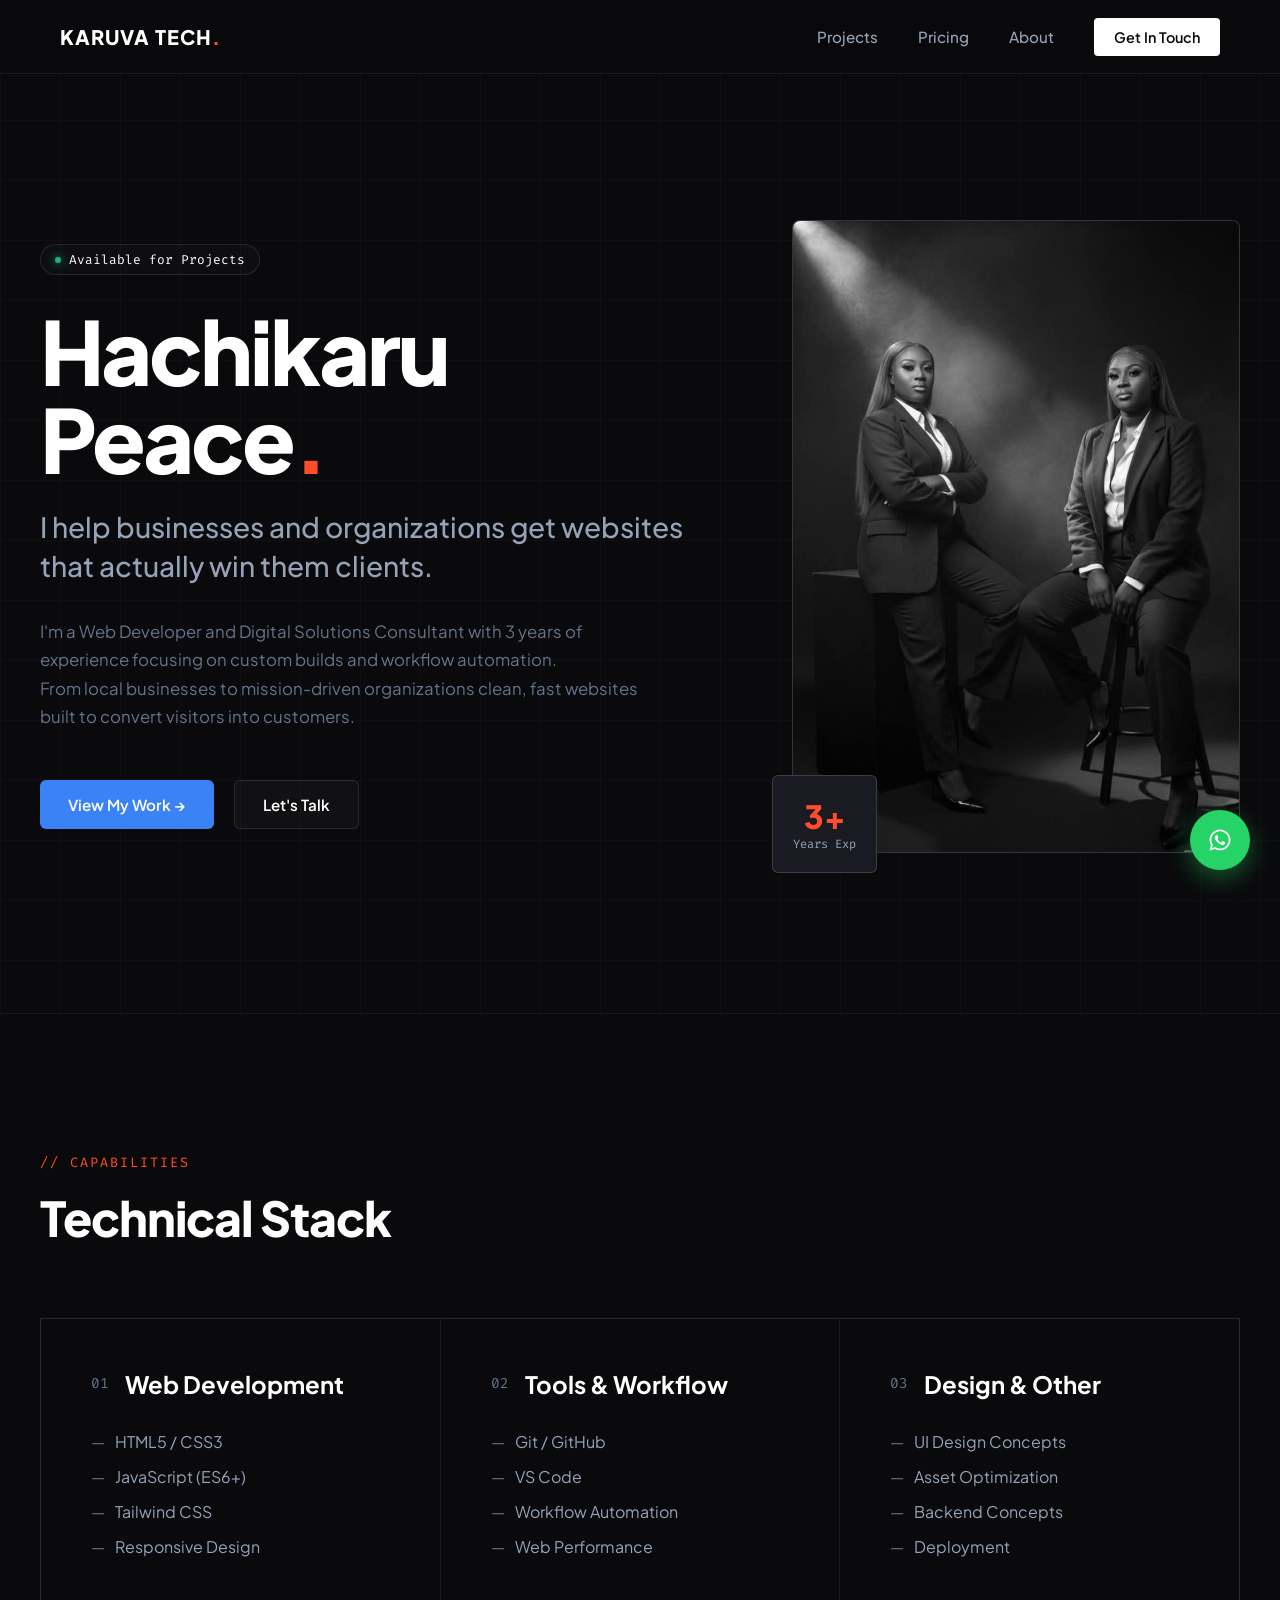
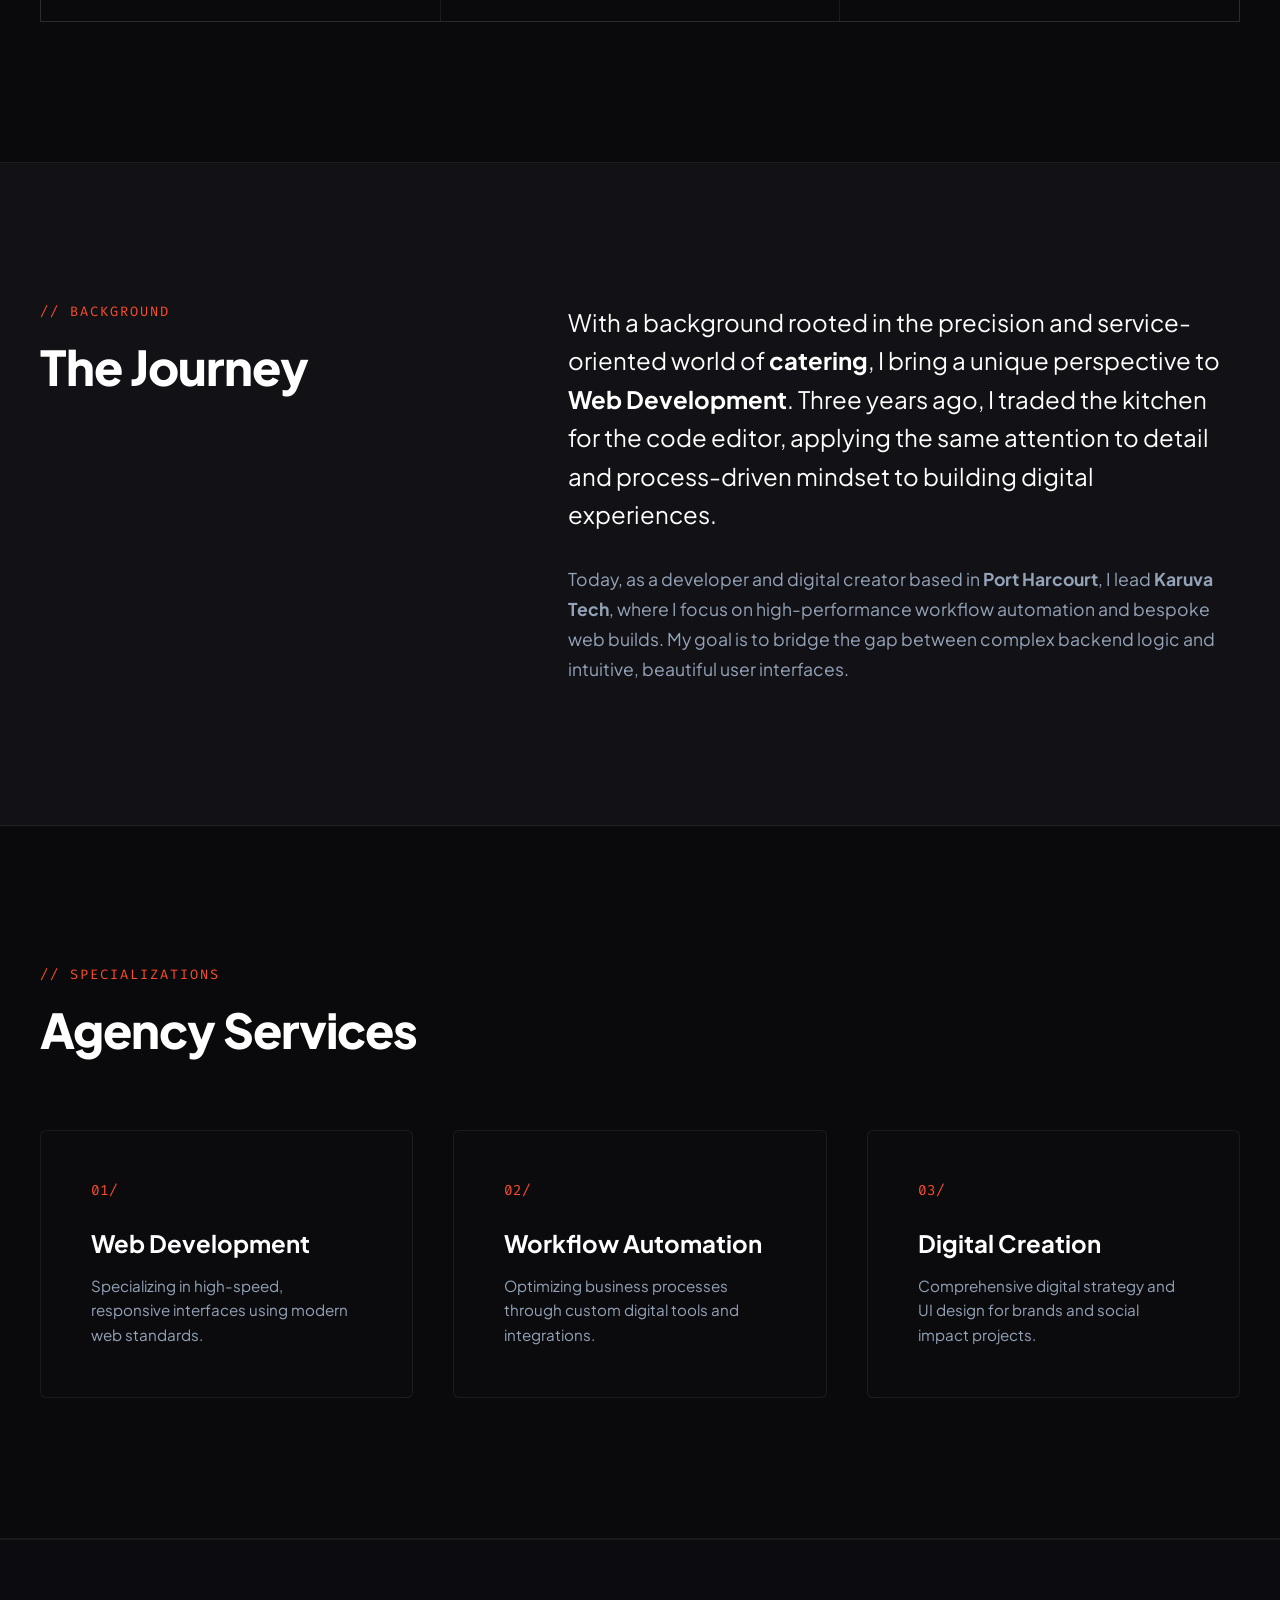
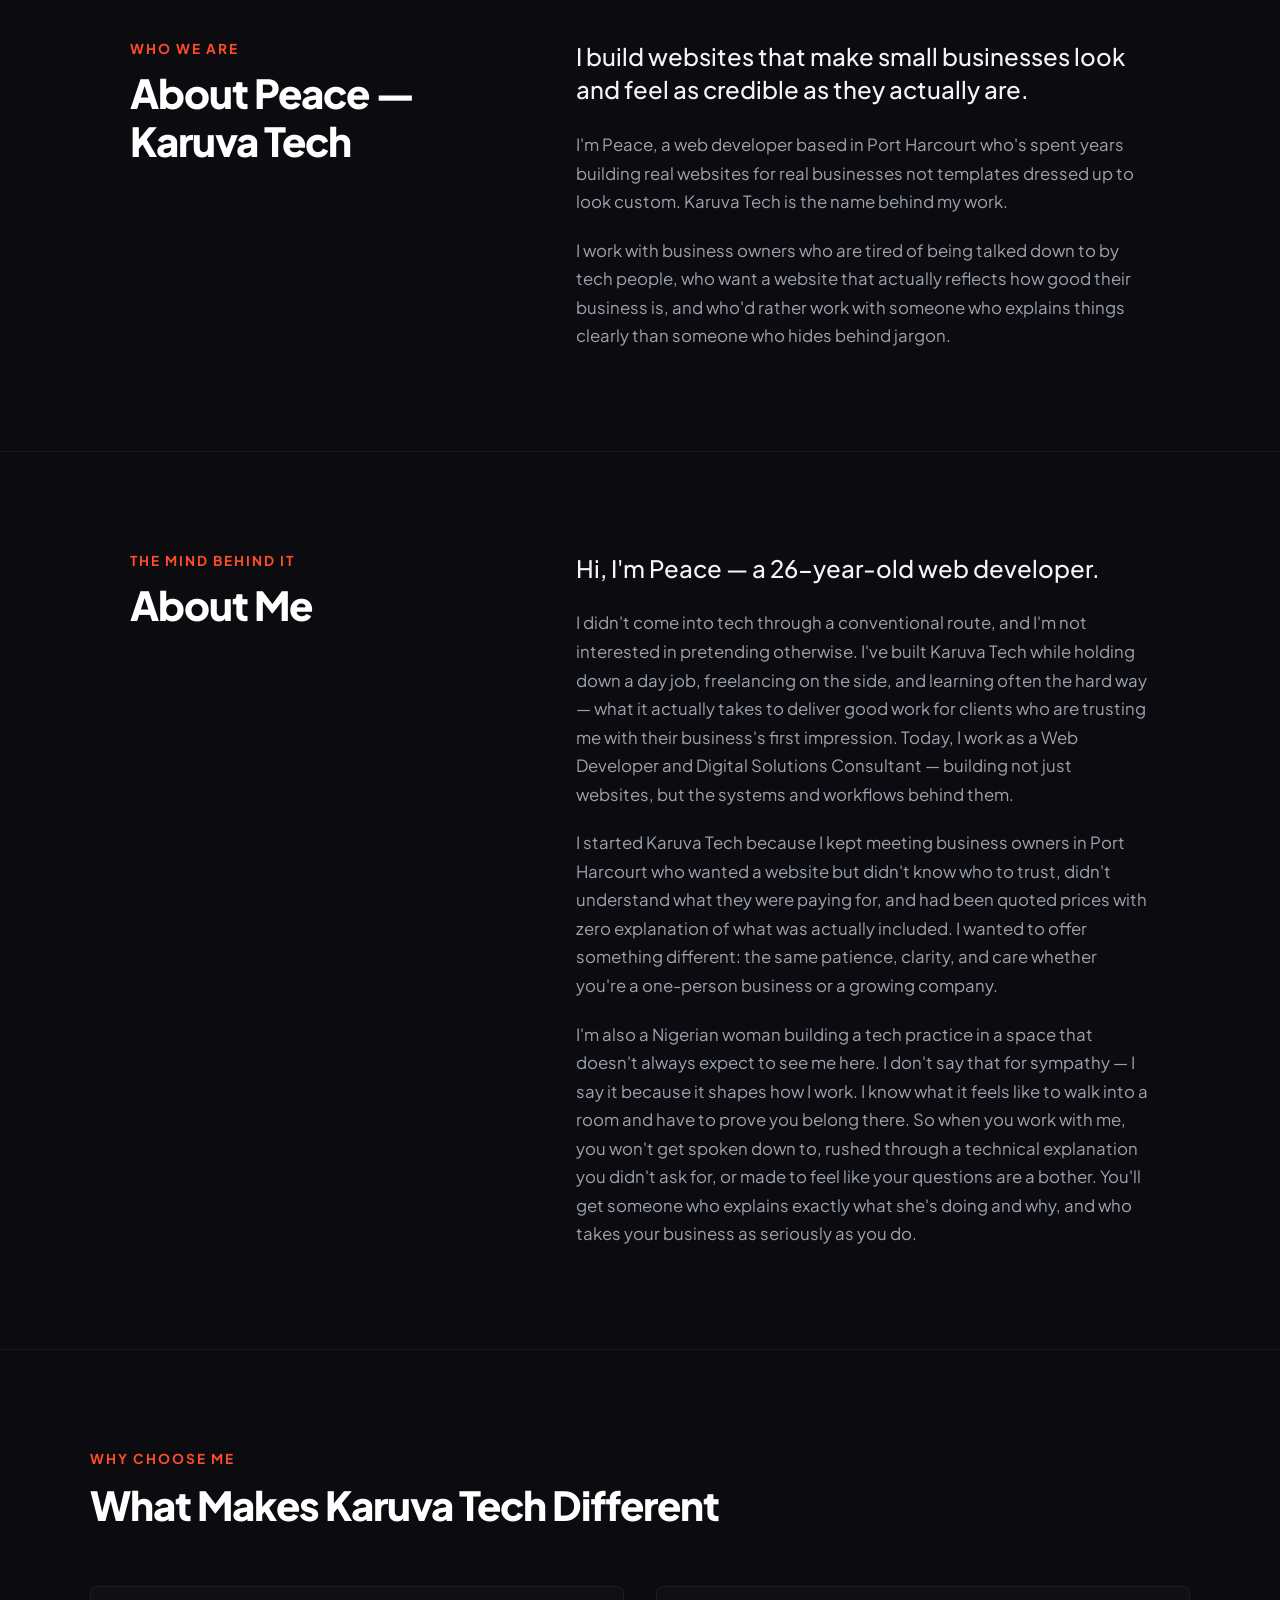
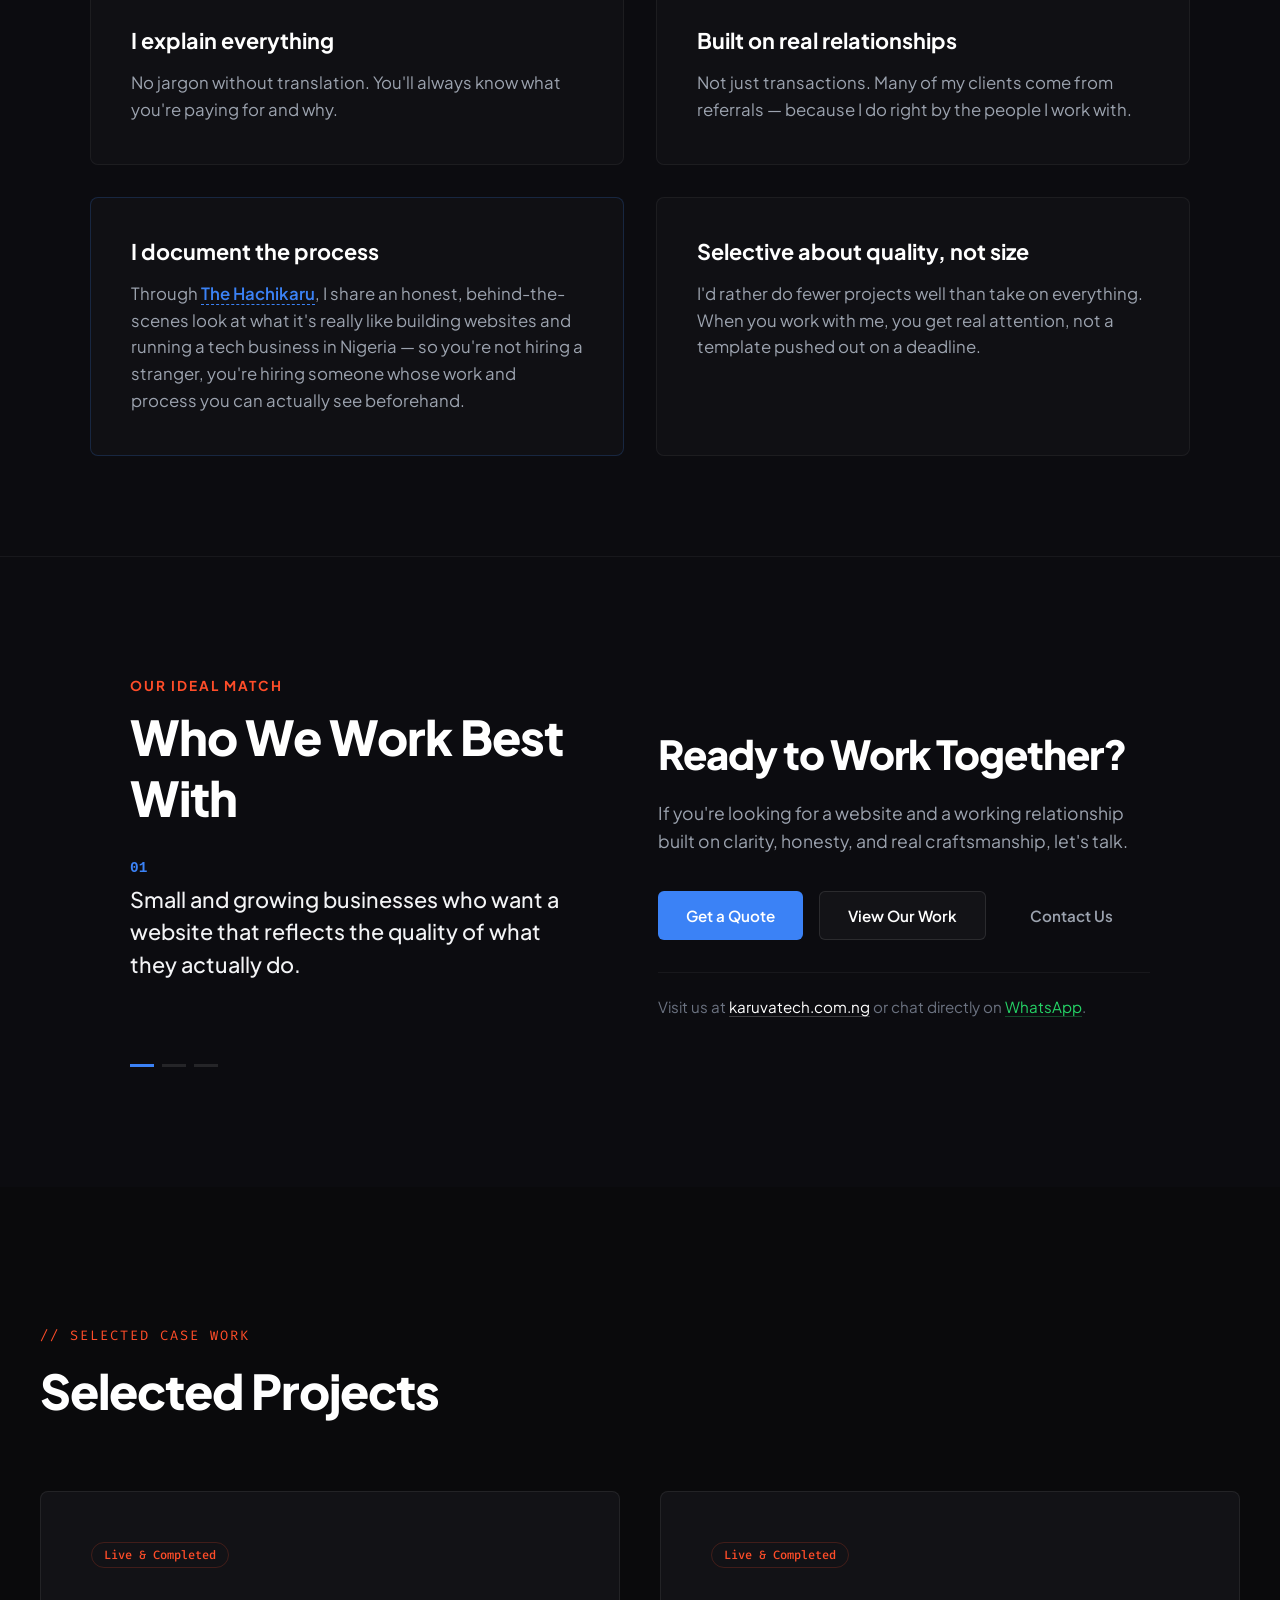
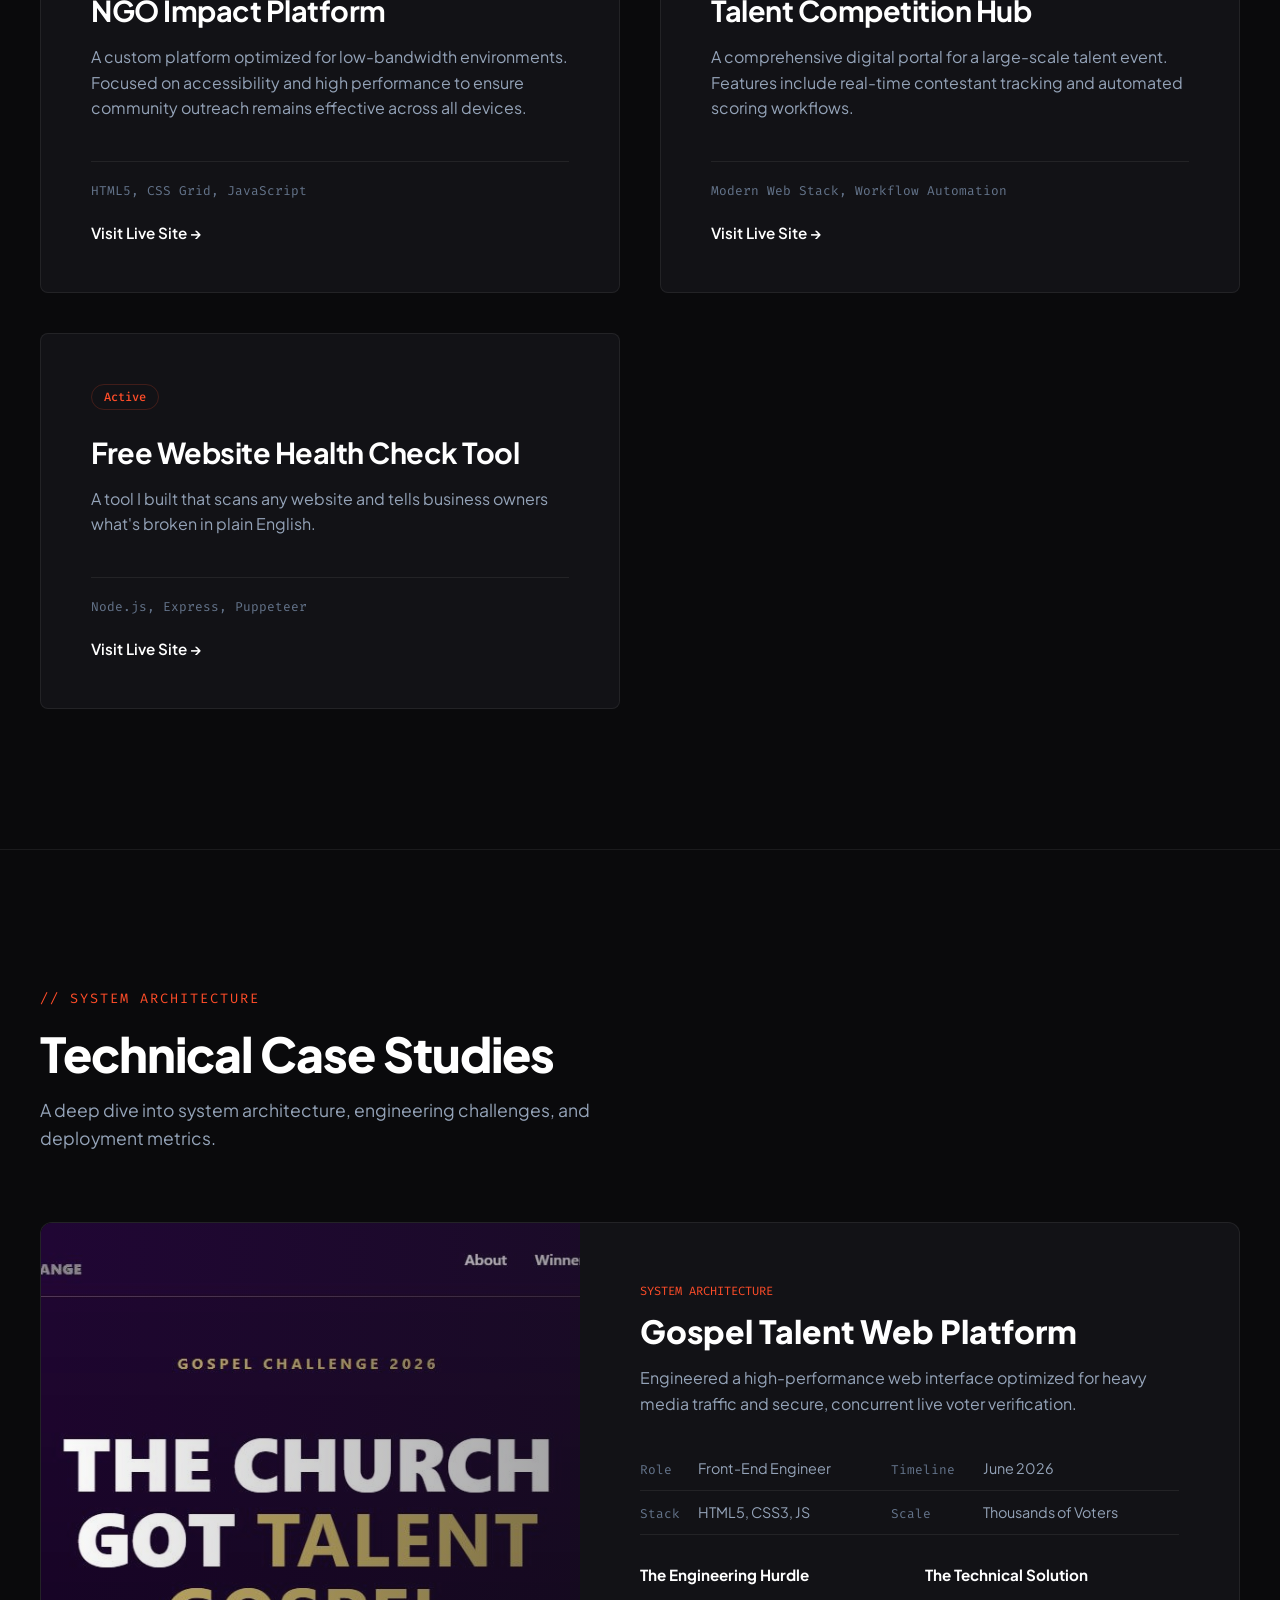
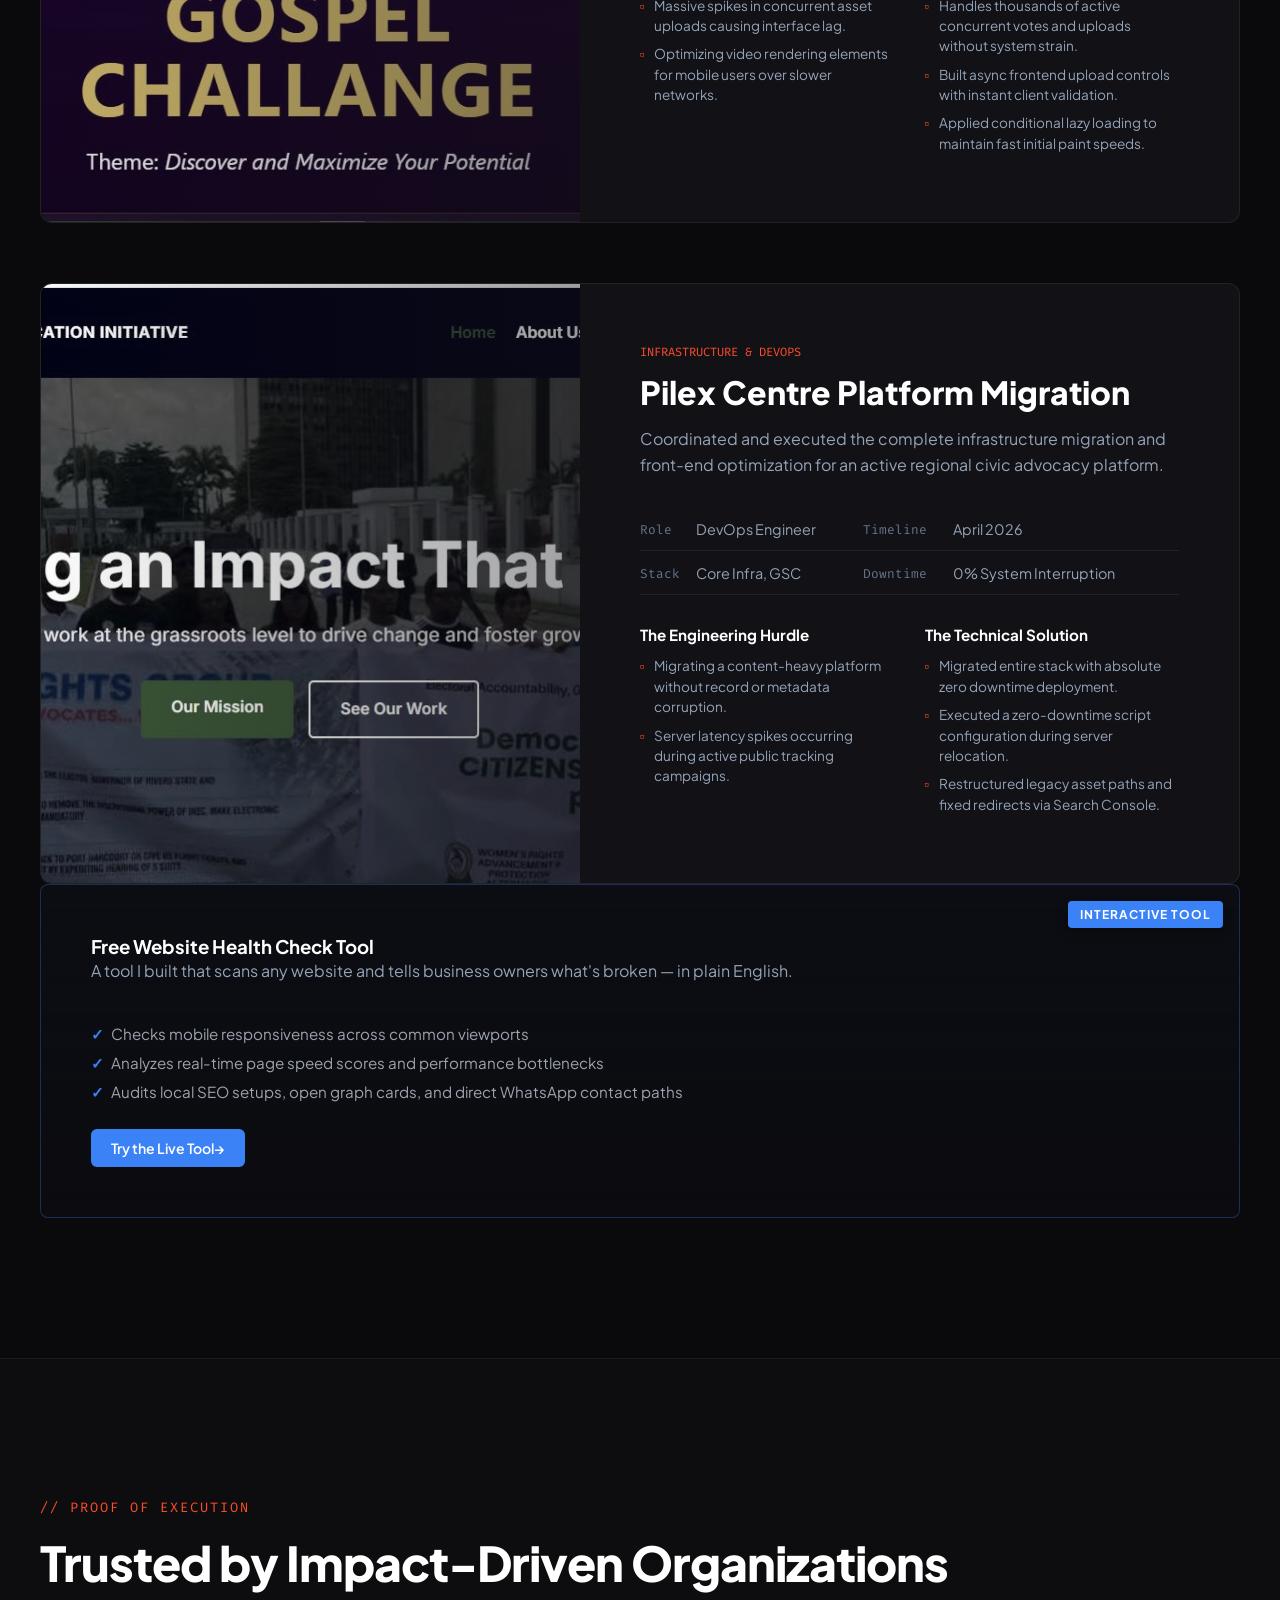
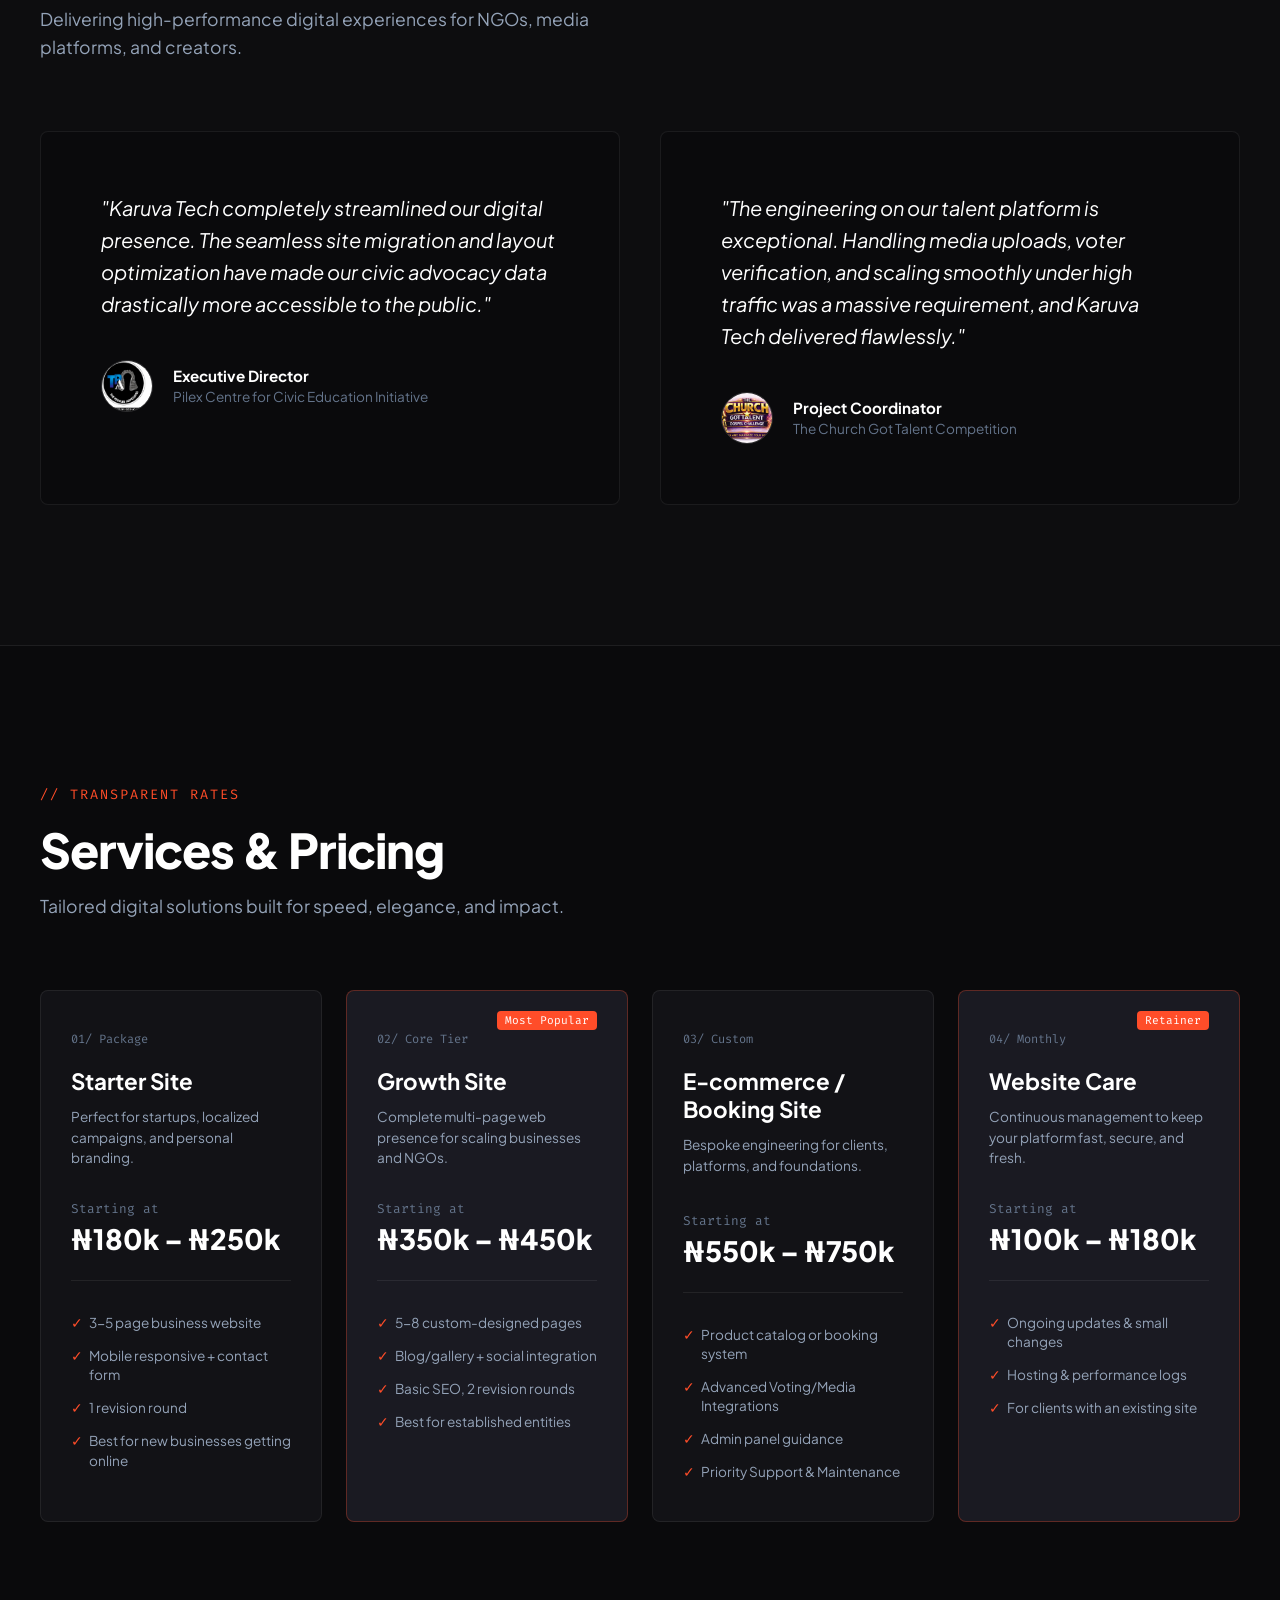
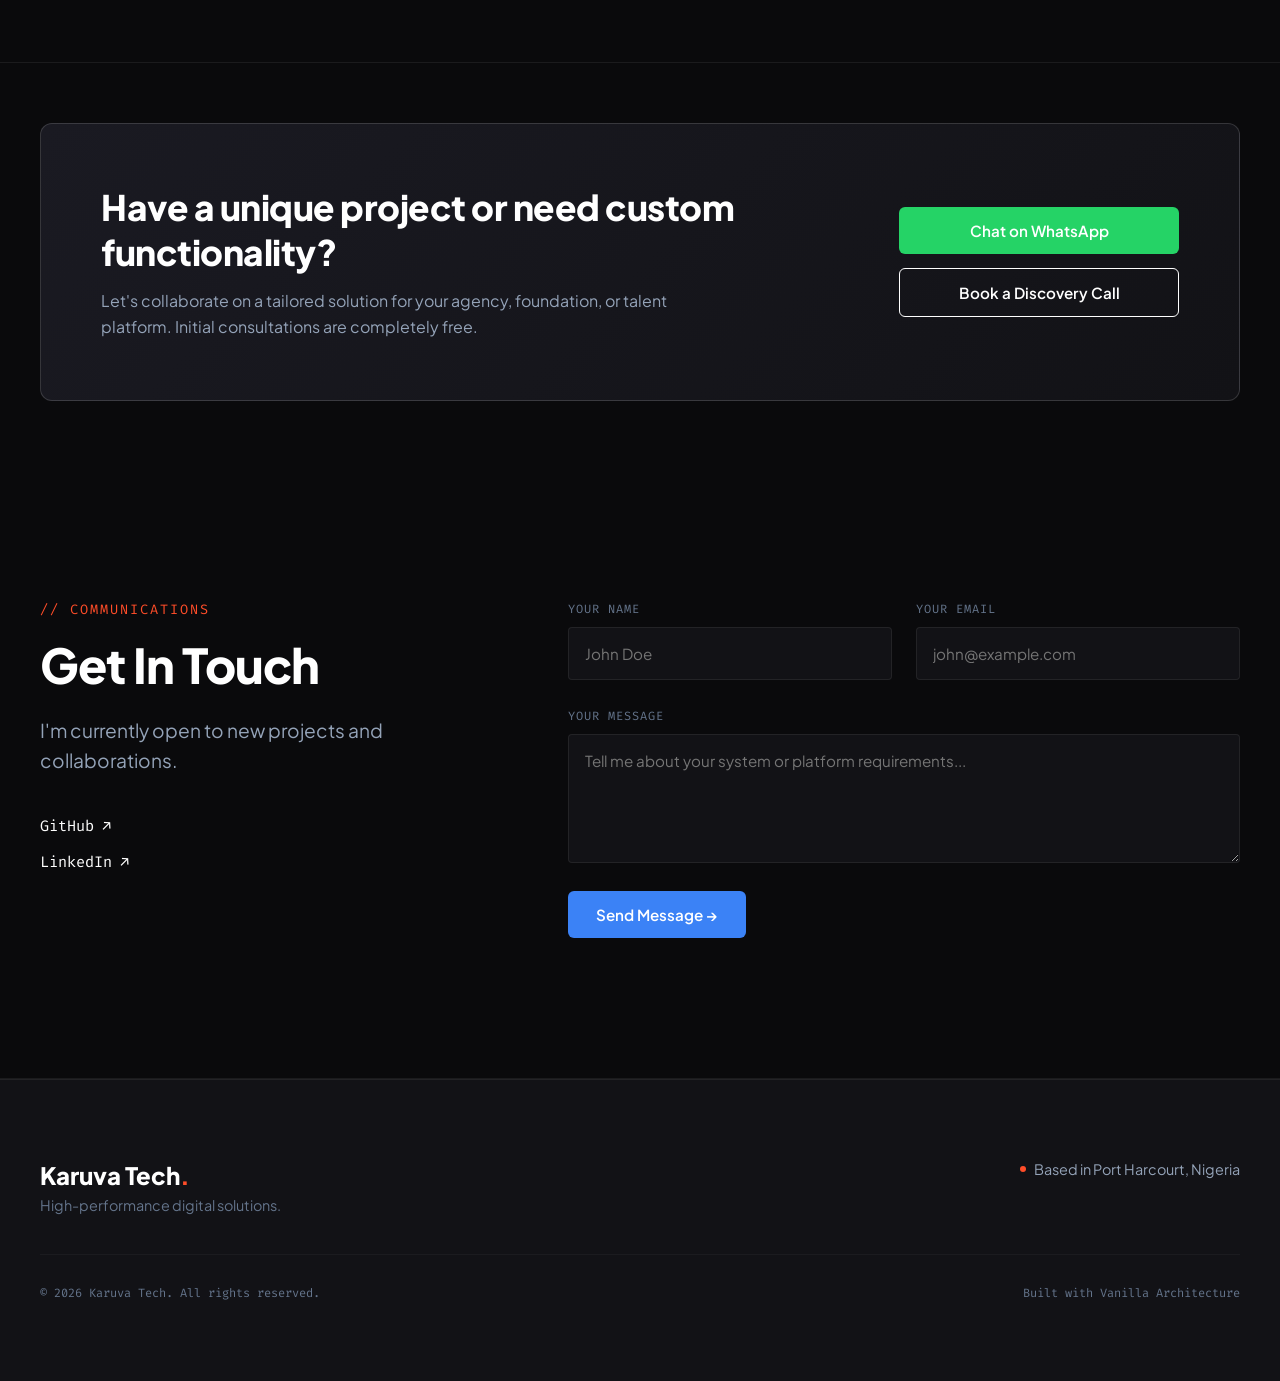
==== commit 7c12d067: "Update age from 26 to 27 in About Me section" ====
--- a/index.html
+++ b/index.html
@@ -207,7 +207,7 @@
             </div>
             <div class="founder-content">
                 <p class="founder-lead">
-                    Hi, I'm Peace — a 27-year-old web developer.
+                    Hi, I'm Peace — a 26-year-old web developer.
                 </p>
                 <div class="founder-body">
                     <p>
@@ -698,4 +698,4 @@
 
     <script src="script.js"></script>
 </body>
-</html>+</html>
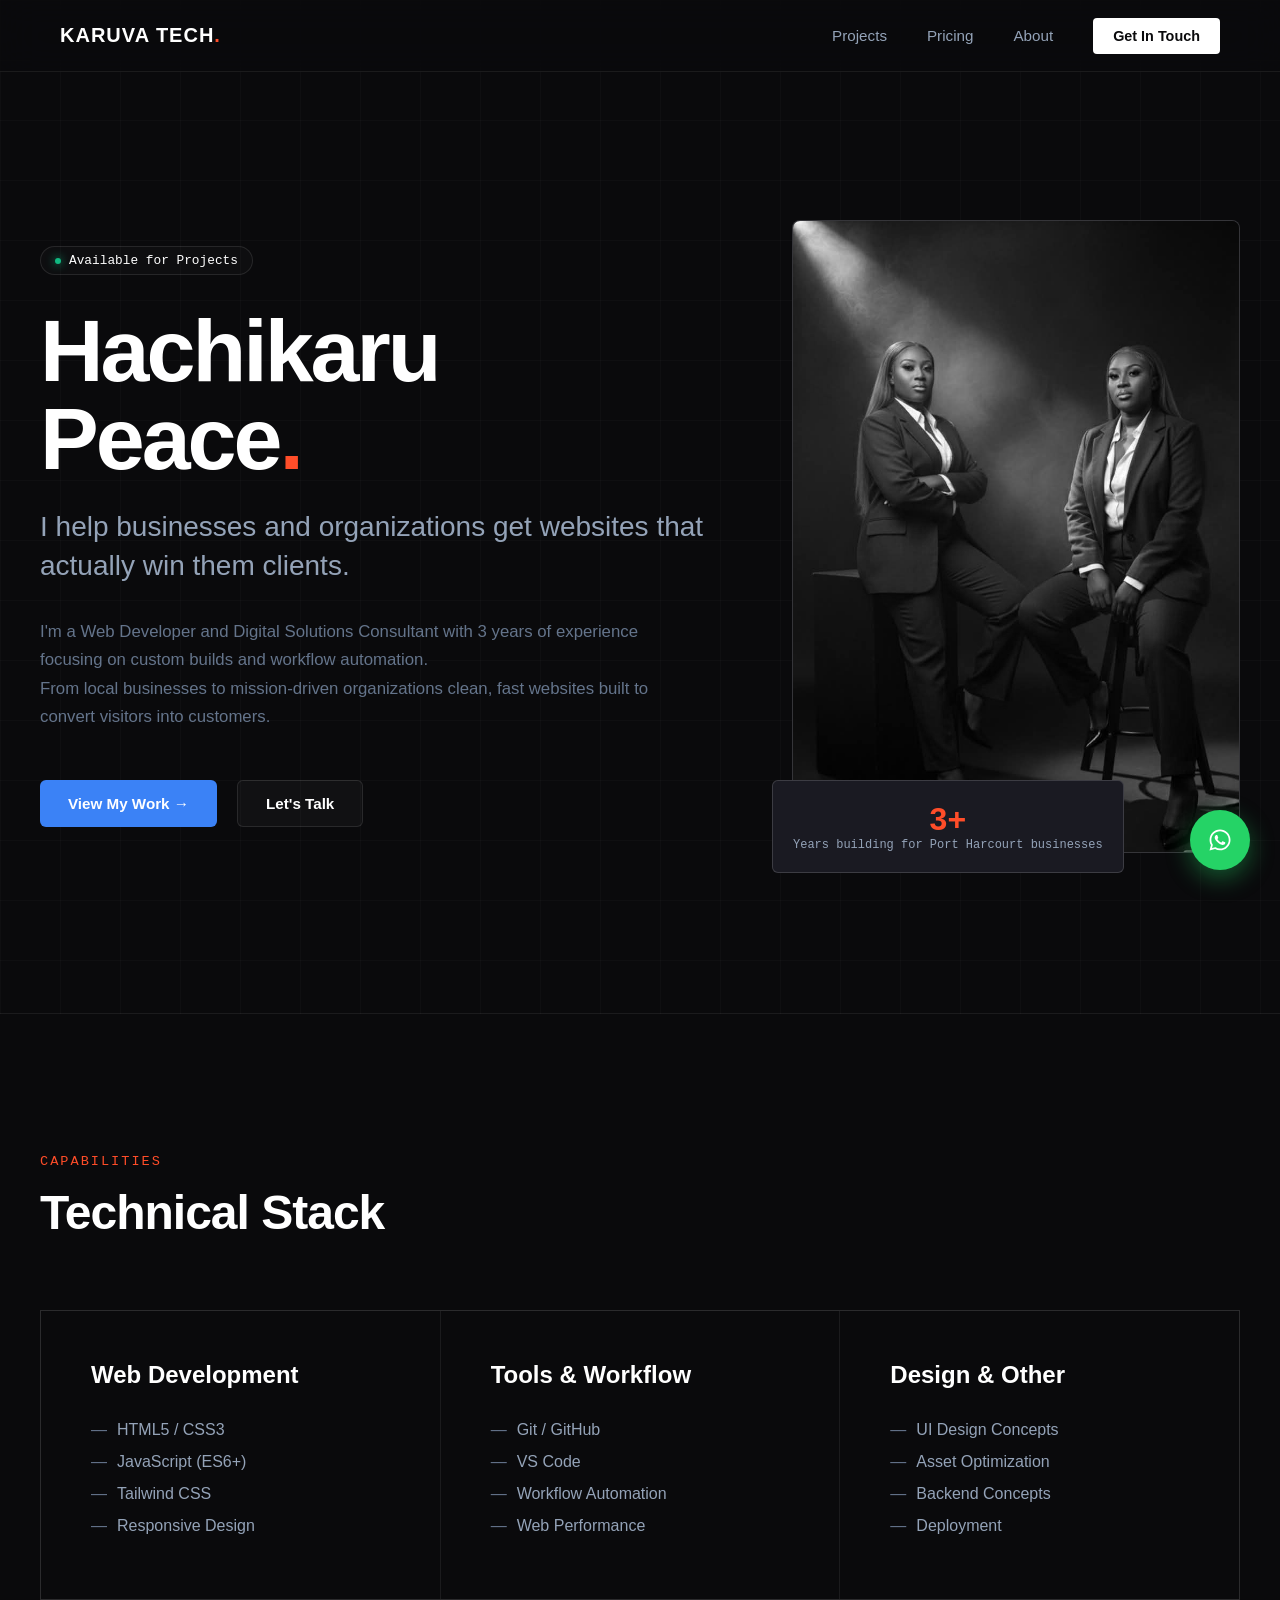
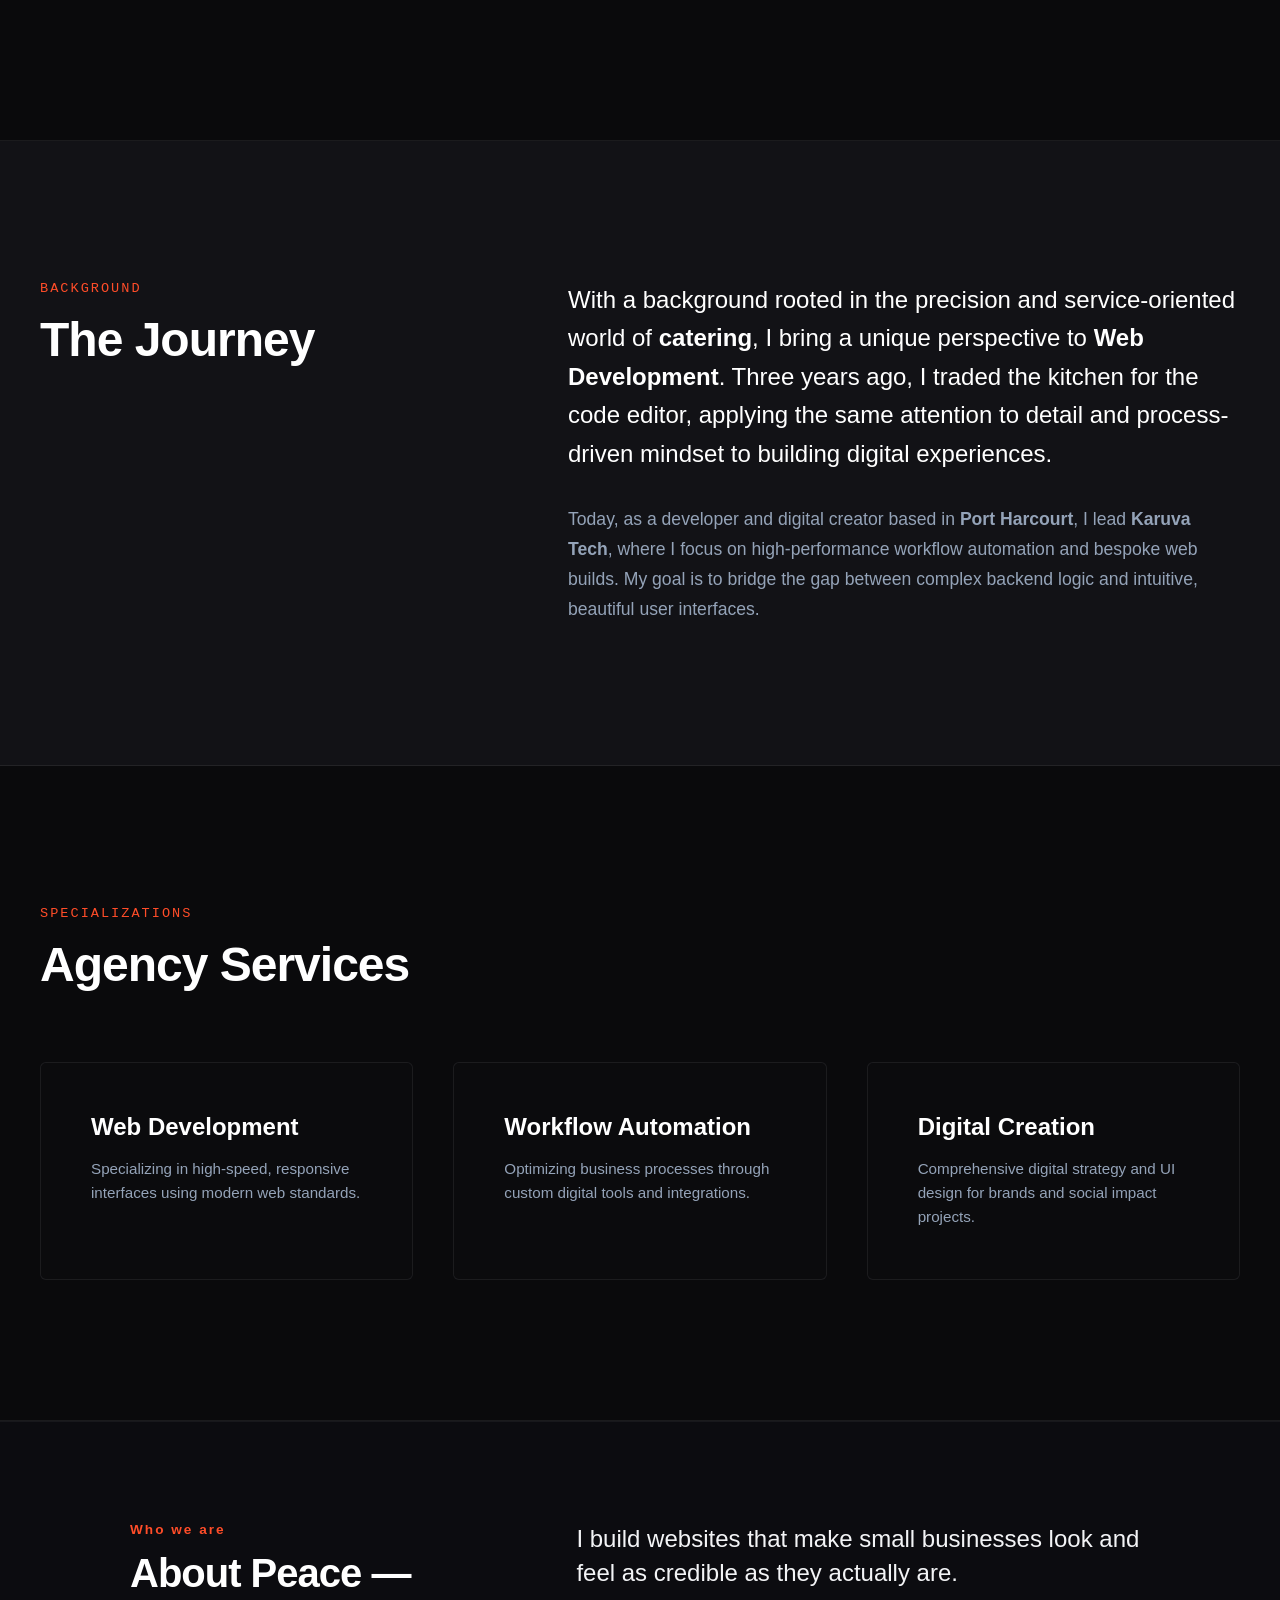
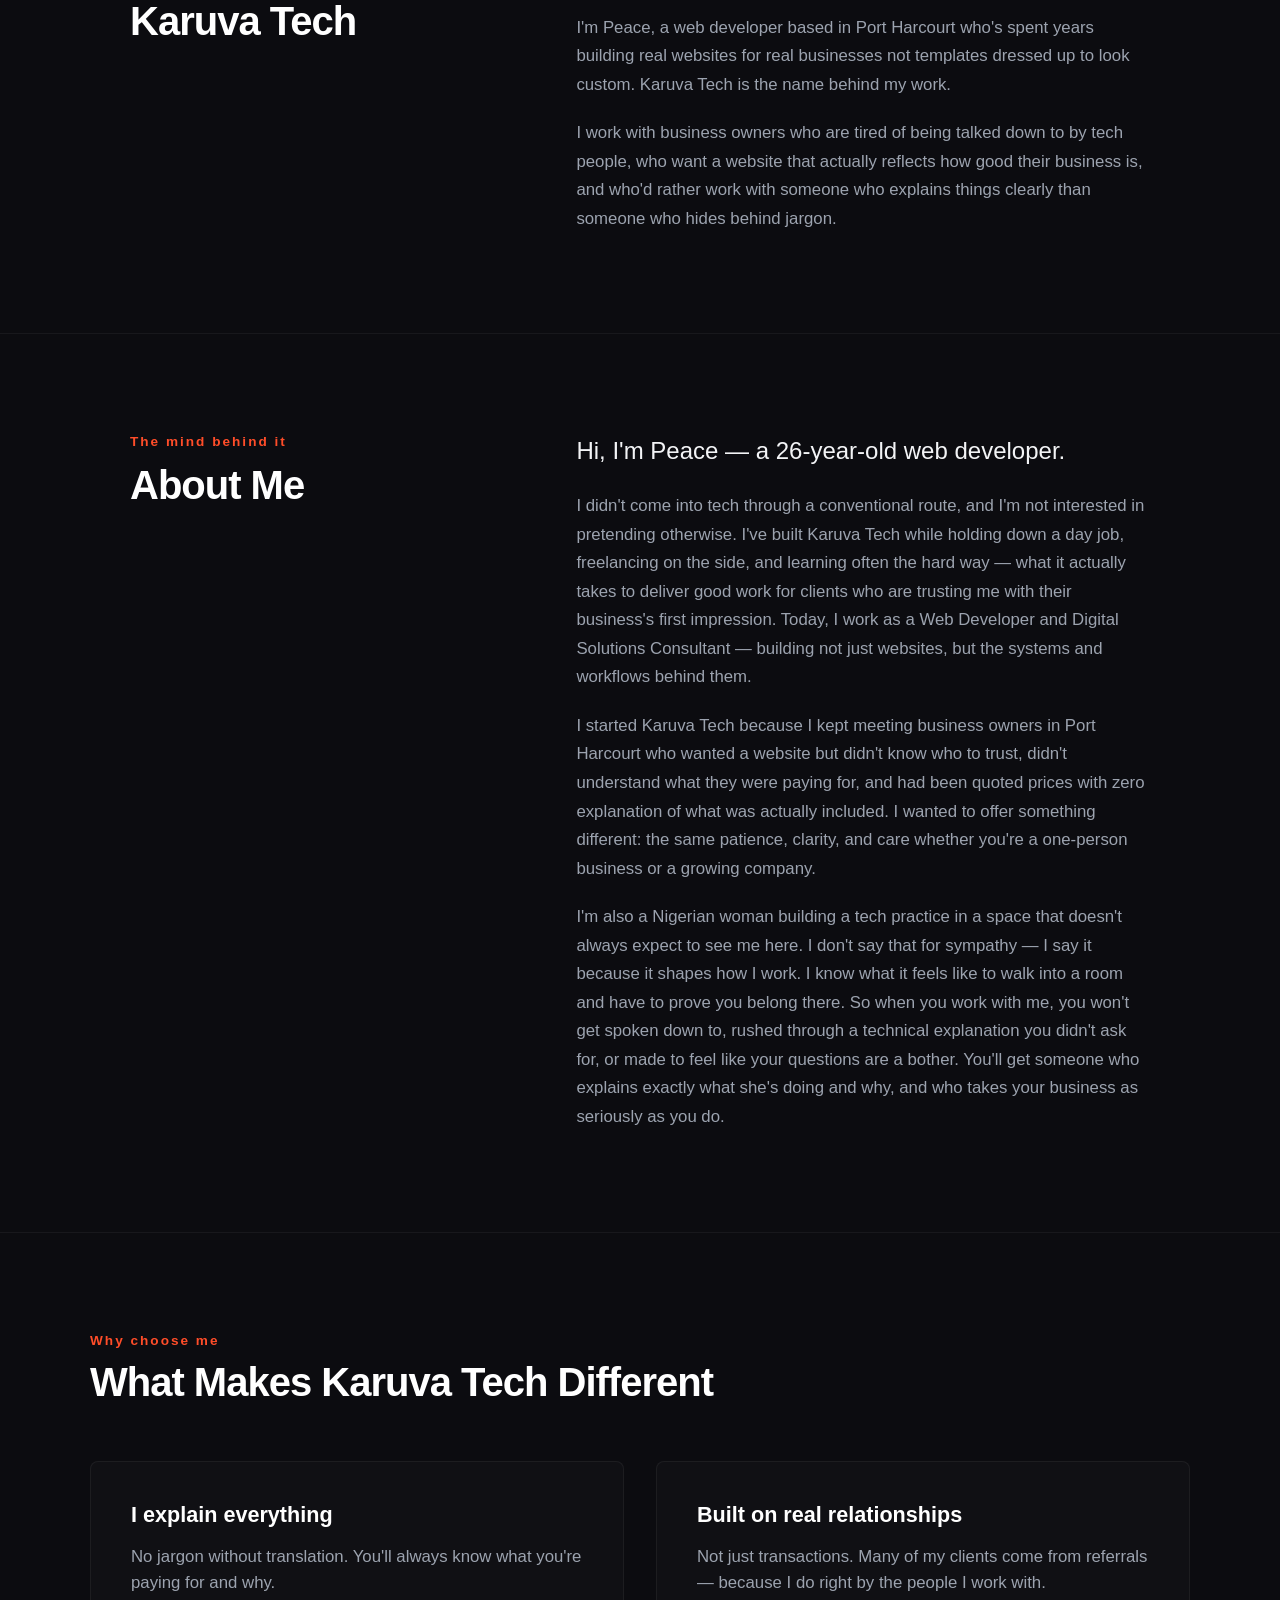
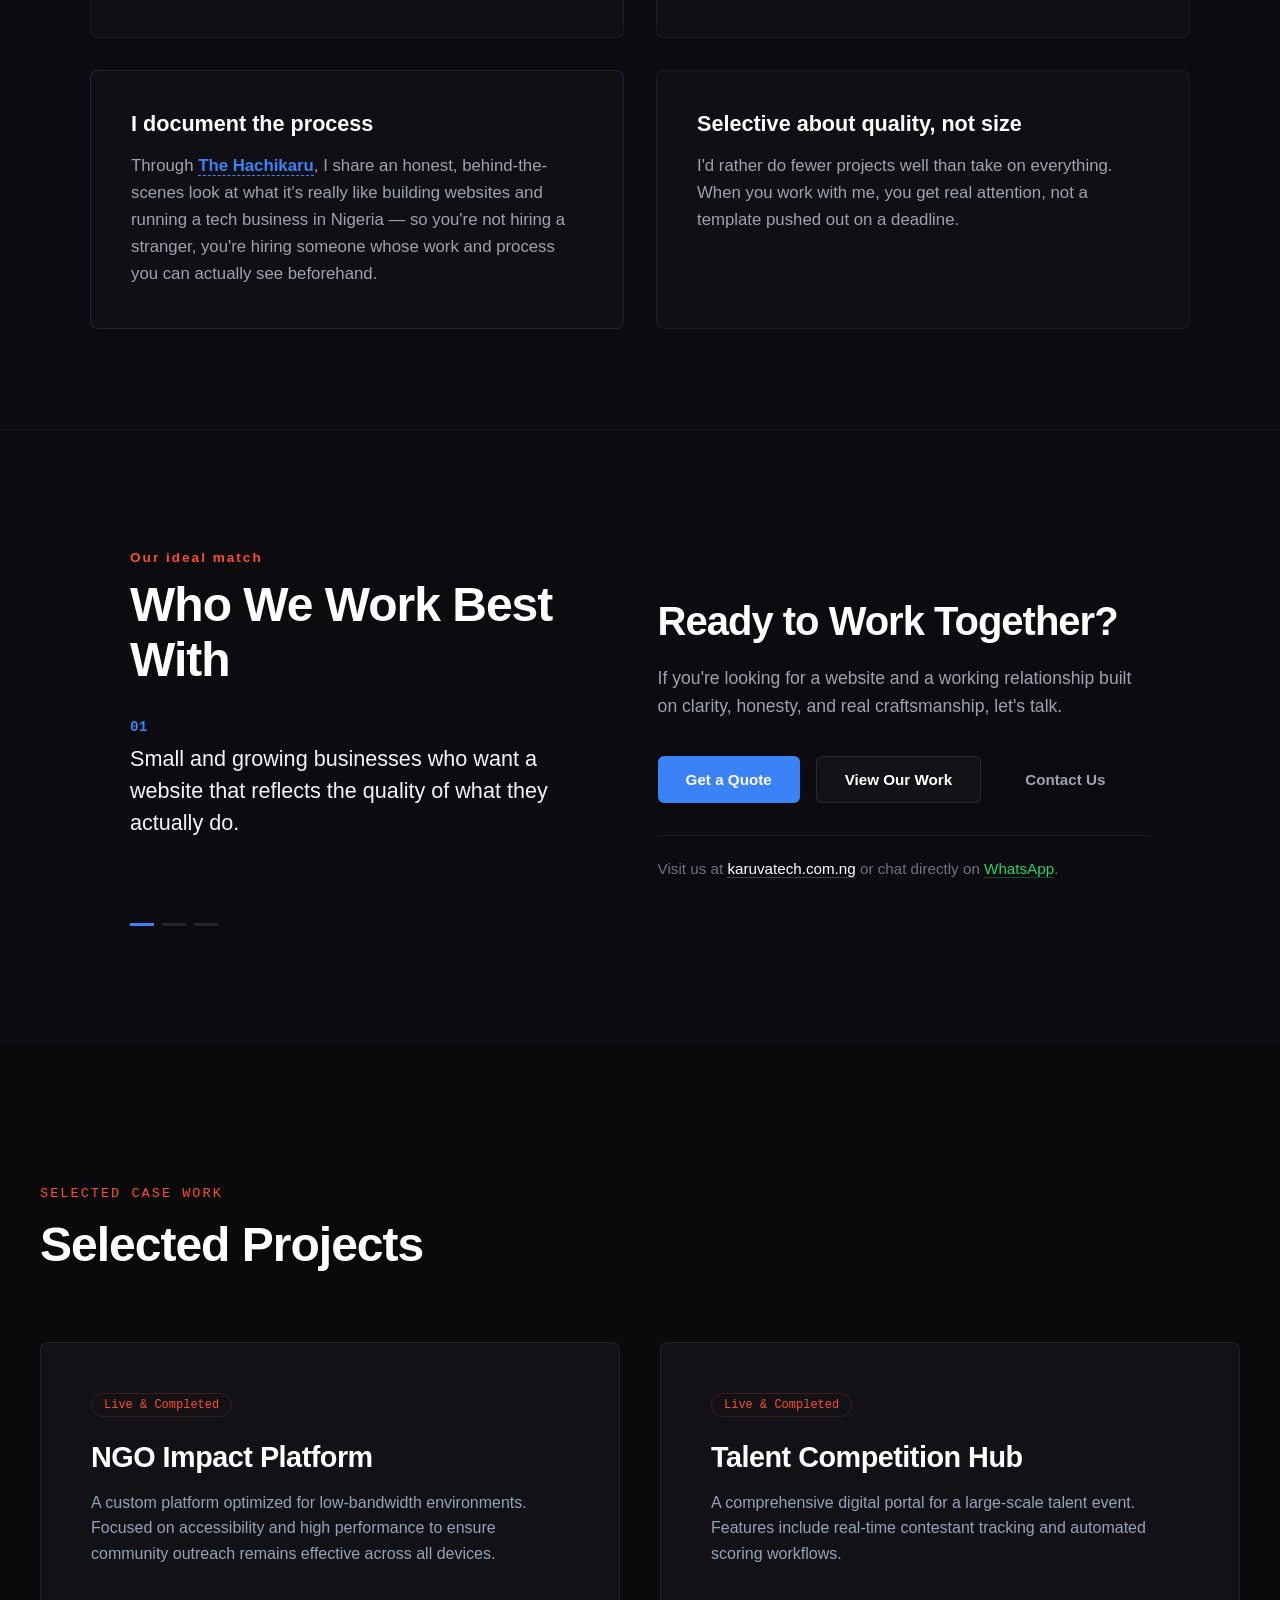
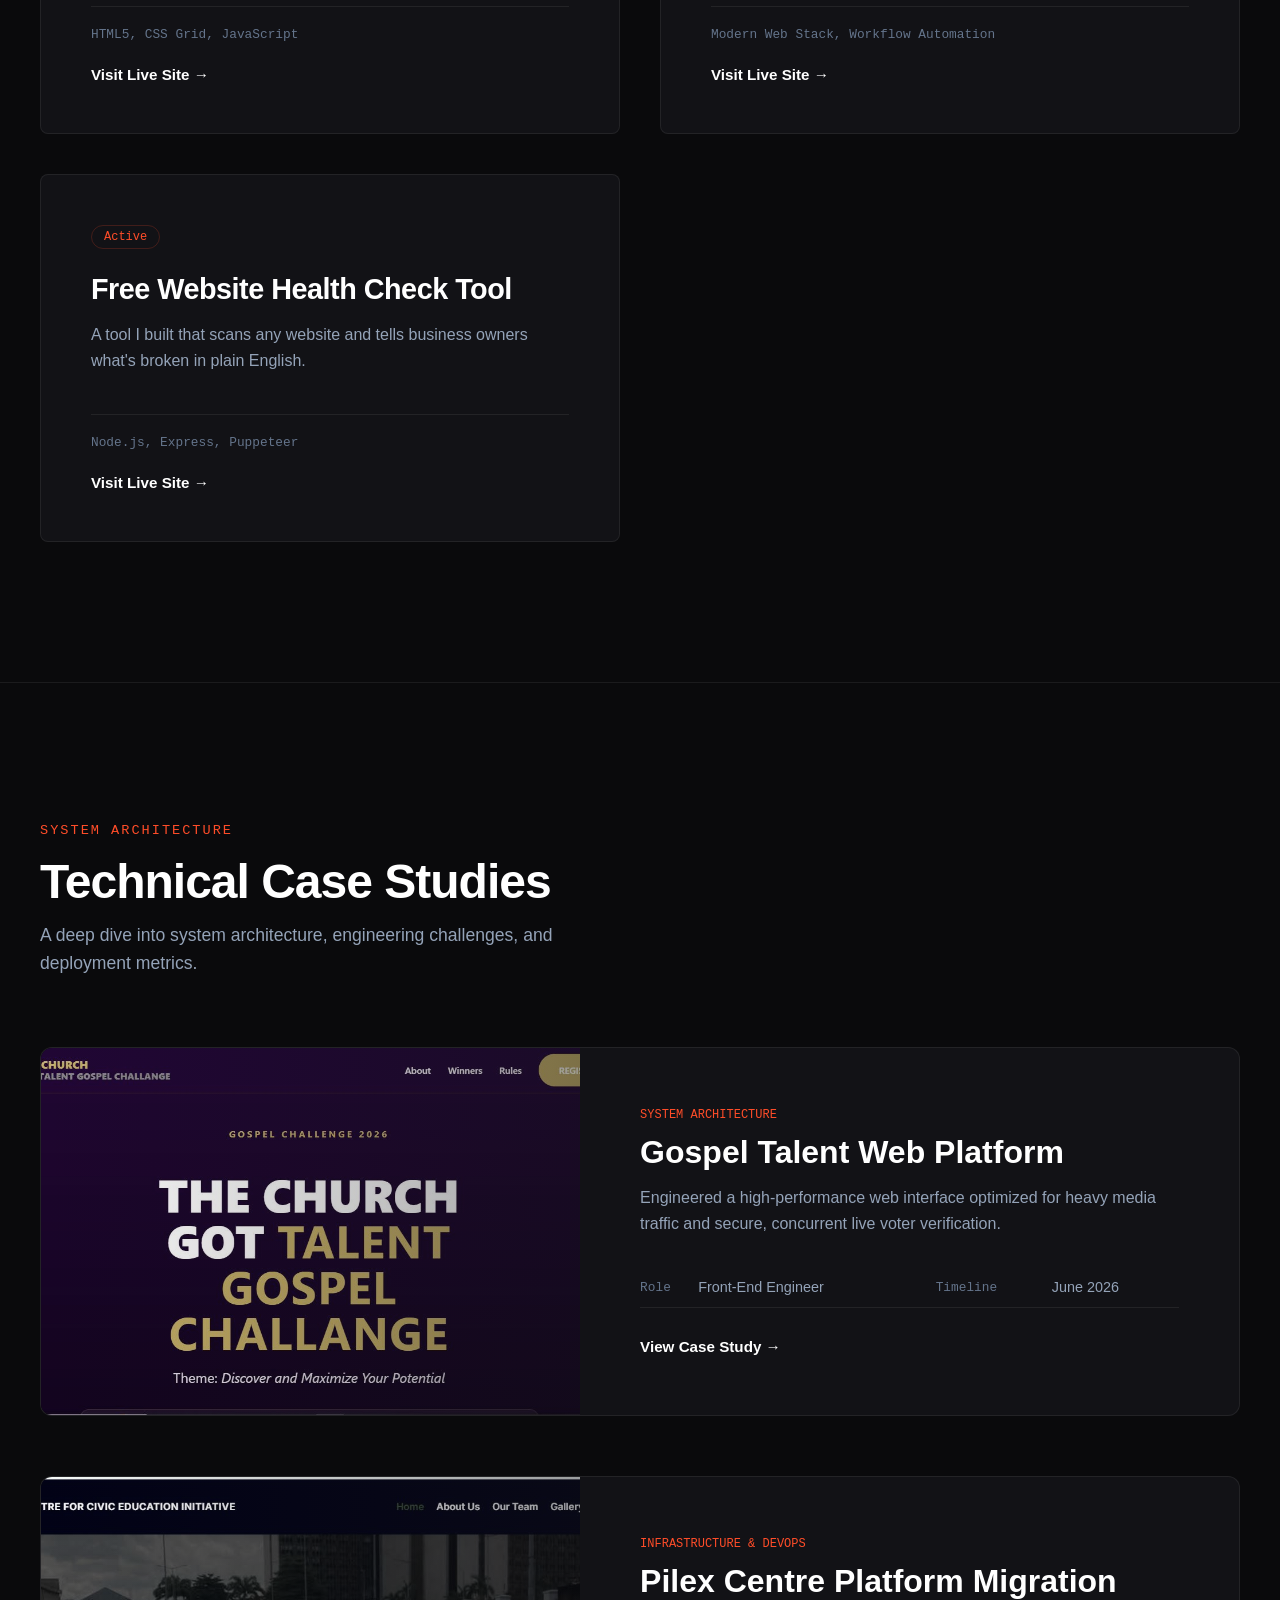
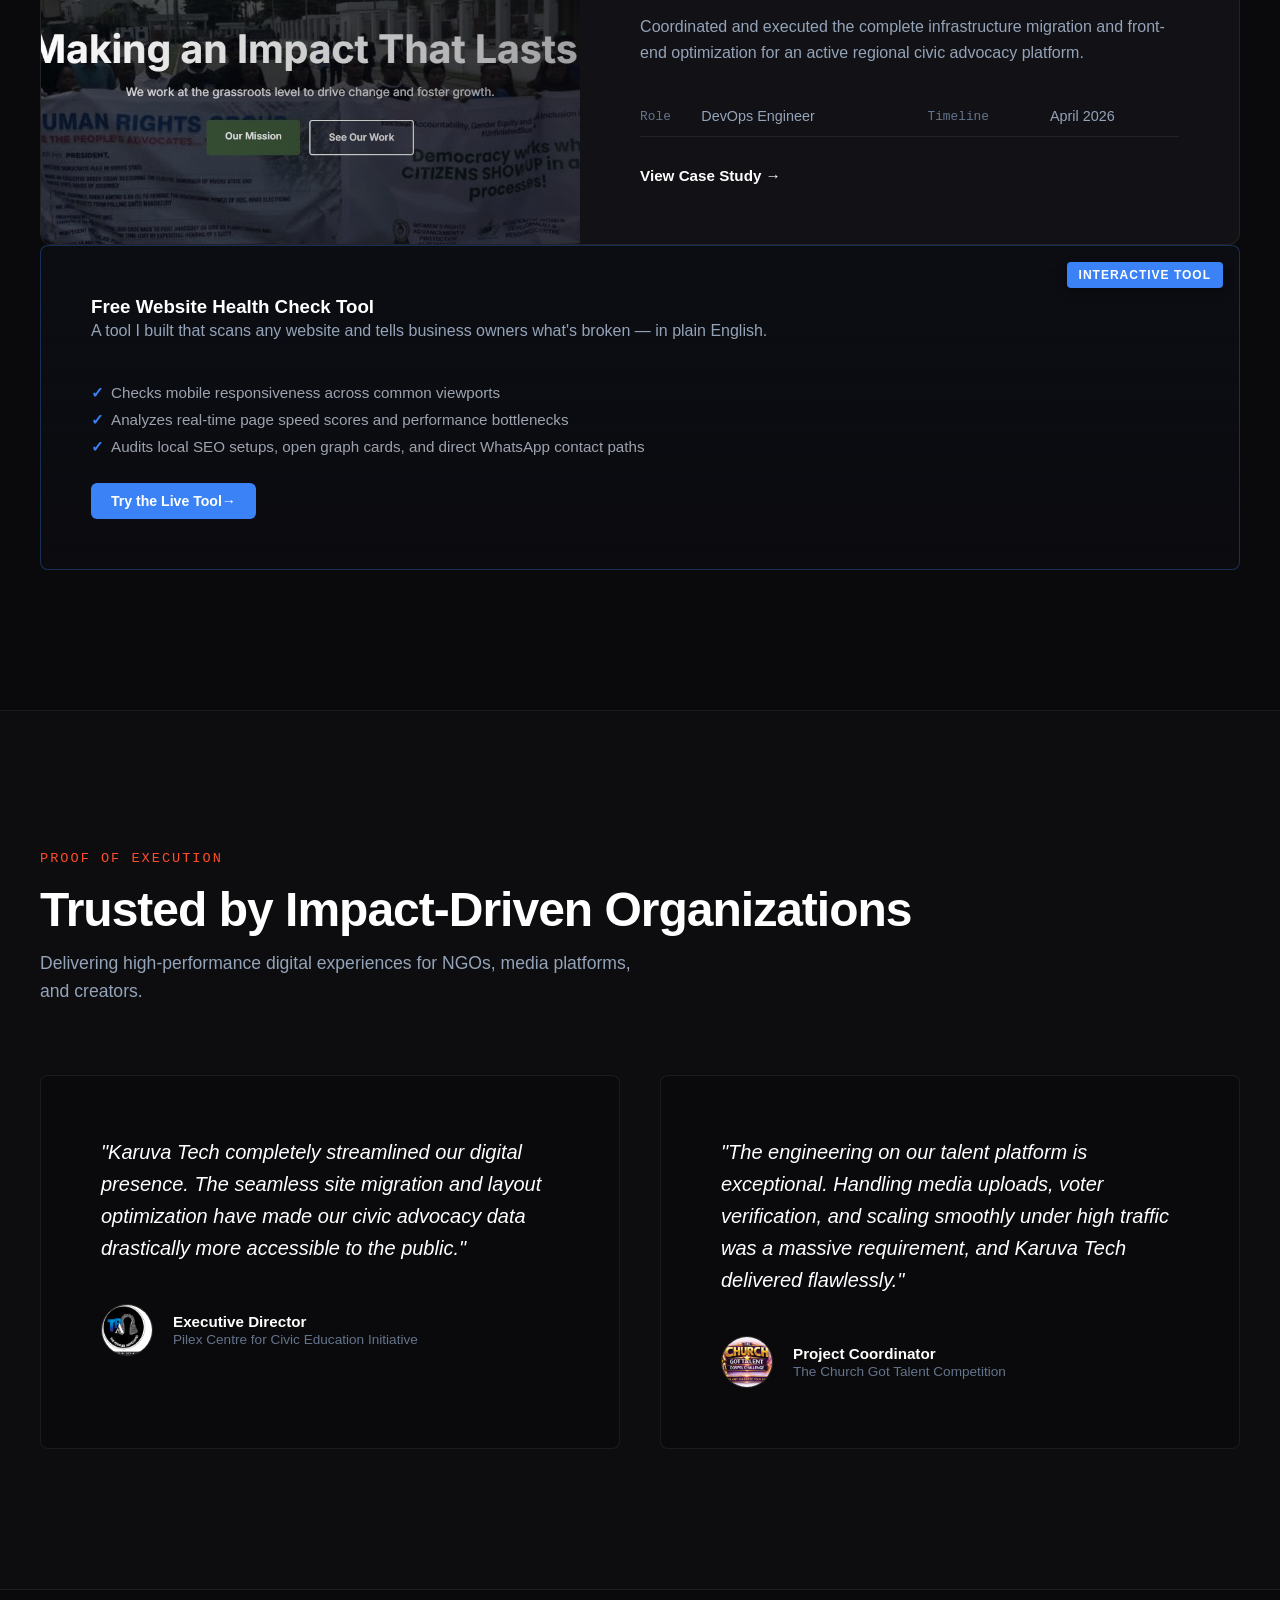
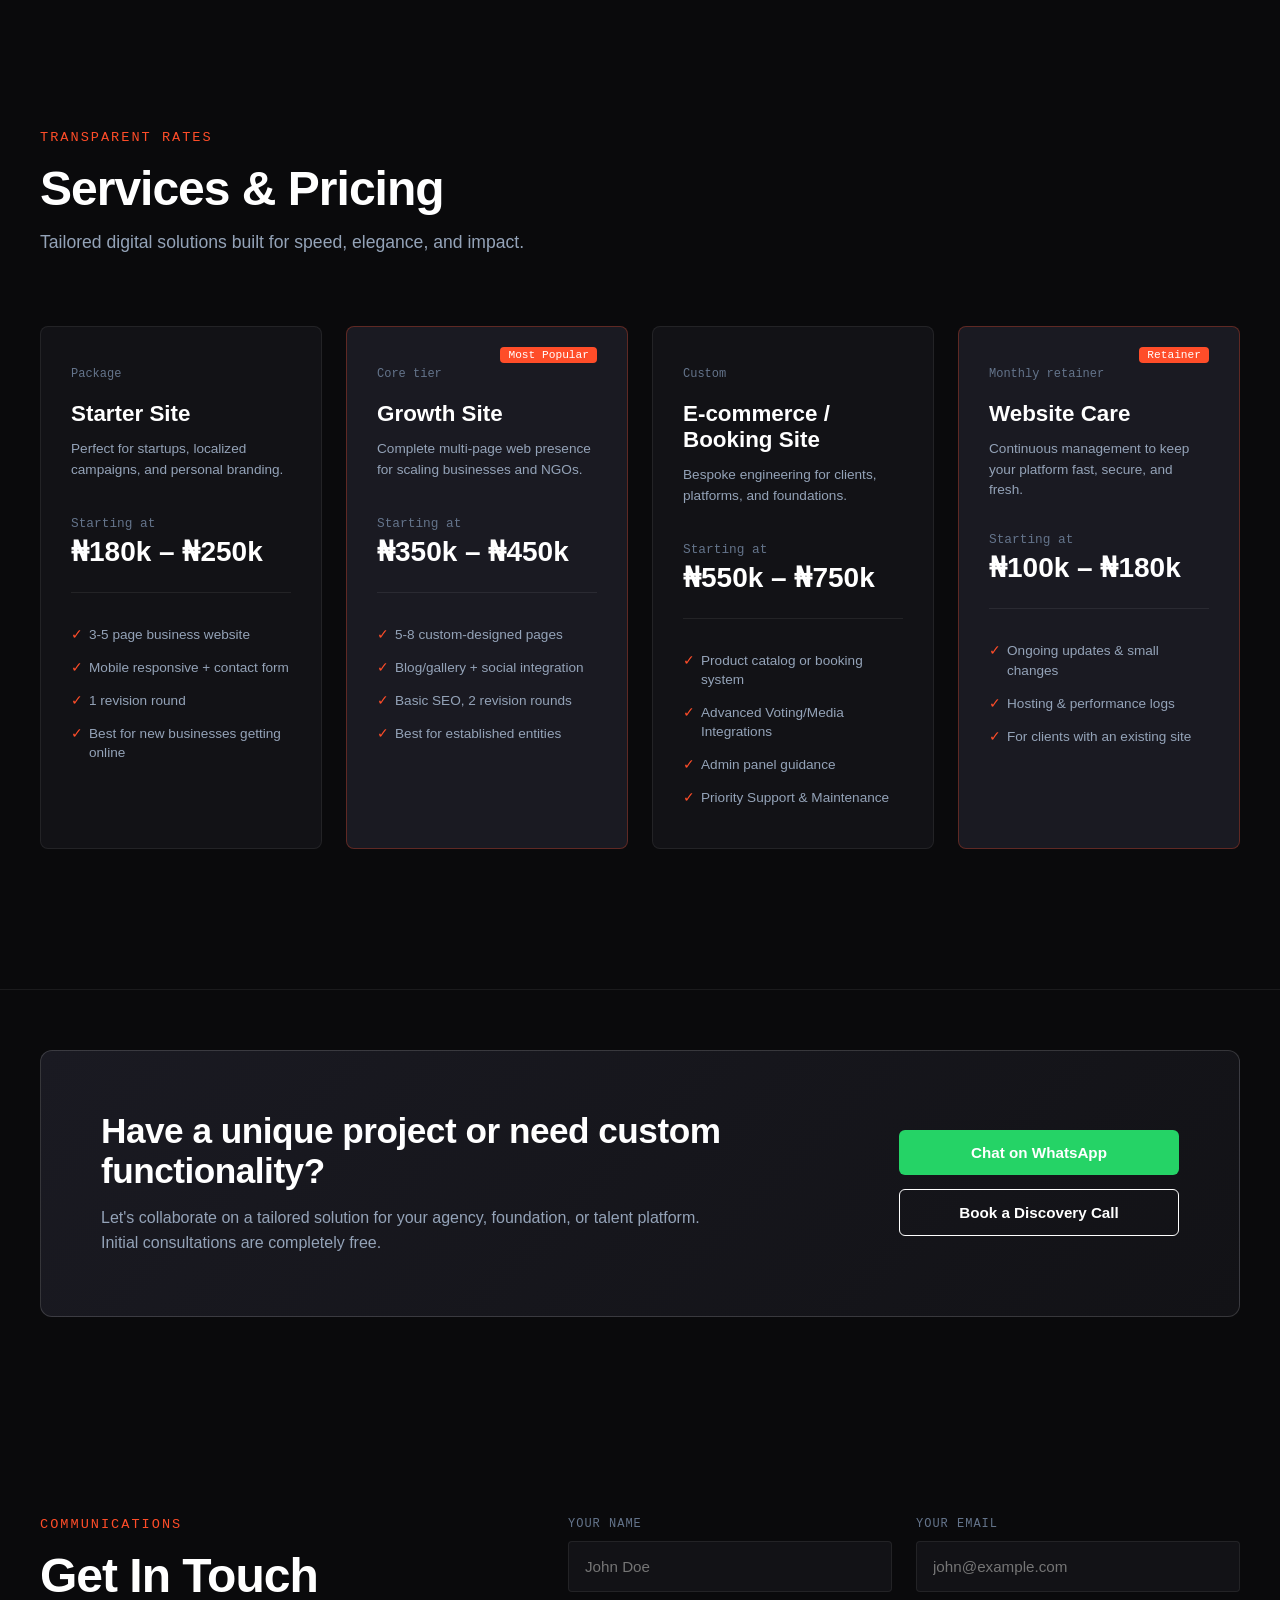
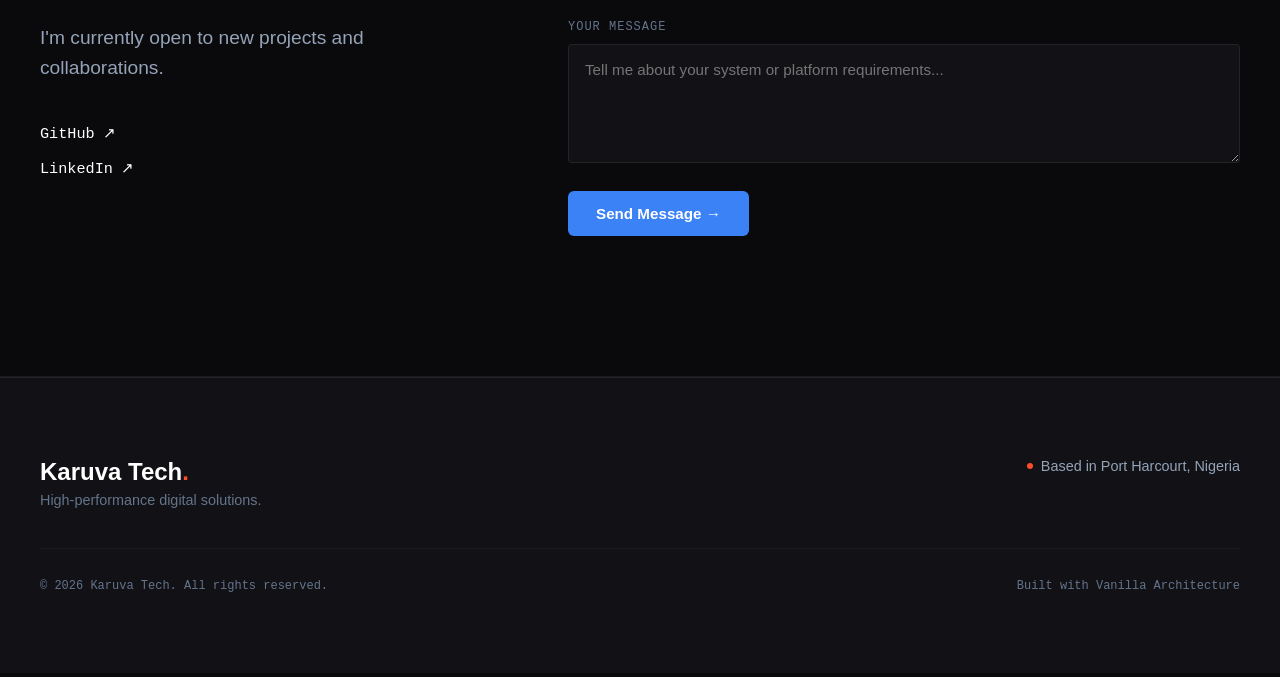
==== commit 3fc31f2e: "Refactor text elements for consistency in index.html Updated various text elements for consistency a" ====
--- a/index.html
+++ b/index.html
@@ -13,7 +13,7 @@
     <link rel="preload" as="image" href="images/hachikaru.jpg">
     <link rel="preconnect" href="https://fonts.googleapis.com">
     <link rel="preconnect" href="https://fonts.gstatic.com" crossorigin>
-    <link href="https://fonts.googleapis.com/css2?family=Plus+Jakarta+Sans:wght@400;500;600;700;800&family=Fira+Code:wght@400;500&display=swap" rel="stylesheet">
+    <link href="https://fonts.googleapis.com/css2?family=Fraunces:opsz,wght@9..144,400;9..144,500;9..144,600&family=Public+Sans:wght@400;500;600;700;800&display=swap" rel="stylesheet">
     <link rel="stylesheet" href="style.css">
 </head>
 <body class="road9-theme">
@@ -64,7 +64,7 @@
                 </div>
                 <div class="floating-badge">
                     <span class="badge-num">3+</span>
-                    <span class="badge-txt">Years Exp</span>
+                    <span class="badge-txt">Years building for Port Harcourt businesses</span>
                 </div>
             </div>
         </div>
@@ -74,13 +74,12 @@
     <section id="skills" class="section-padding">
         <div class="container reveal">
             <div class="section-header-row">
-                <span class="section-tag">// Capabilities</span>
+                <span class="section-tag">Capabilities</span>
                 <h3 class="section-title">Technical Stack</h3>
             </div>
             <div class="skills-grid">
                 <div class="skill-category">
                     <div class="skill-cat-header">
-                        <span class="cat-num">01</span>
                         <h4>Web Development</h4>
                     </div>
                     <ul>
@@ -94,7 +93,6 @@
                 <!-- Tools & Workflow -->
                 <div class="skill-category">
                     <div class="skill-cat-header">
-                        <span class="cat-num">02</span>
                         <h4>Tools & Workflow</h4>
                     </div>
                     <ul>
@@ -108,7 +106,6 @@
                 <!-- Design & Others -->
                 <div class="skill-category">
                     <div class="skill-cat-header">
-                        <span class="cat-num">03</span>
                         <h4>Design & Other</h4>
                     </div>
                     <ul>
@@ -127,7 +124,7 @@
         <div class="container reveal">
             <div class="about-grid-wrapper">
                 <div class="about-sticky-side">
-                    <span class="section-tag">// Background</span>
+                    <span class="section-tag">Background</span>
                     <h3 class="section-title">The Journey</h3>
                 </div>
                 <div class="about-content-side">
@@ -152,22 +149,19 @@
     <section id="services" class="section-padding">
         <div class="container reveal">
             <div class="section-header-row">
-                <span class="section-tag">// Specializations</span>
+                <span class="section-tag">Specializations</span>
                 <h3 class="section-title">Agency Services</h3>
             </div>
             <div class="services-grid">
                 <div class="service-card">
-                    <div class="service-num">01/</div>
                     <h4>Web Development</h4>
                     <p>Specializing in high-speed, responsive interfaces using modern web standards.</p>
                 </div>
                 <div class="service-card">
-                    <div class="service-num">02/</div>
                     <h4>Workflow Automation</h4>
                     <p>Optimizing business processes through custom digital tools and integrations.</p>
                 </div>
                 <div class="service-card">
-                    <div class="service-num">03/</div>
                     <h4>Digital Creation</h4>
                     <p>Comprehensive digital strategy and UI design for brands and social impact projects.</p>
                 </div>
@@ -179,7 +173,7 @@
     <section id="about" class="about-section">
         <div class="container about-grid">
             <div class="about-header">
-                <span class="section-tagline">WHO WE ARE</span>
+                <span class="section-tagline">Who we are</span>
                 <h2 class="section-title">About Peace — Karuva Tech</h2>
             </div>
             <div class="about-content">
@@ -202,7 +196,7 @@
     <section id="founder" class="founder-section">
         <div class="container founder-grid">
             <div class="founder-header">
-                <span class="section-tagline">THE MIND BEHIND IT</span>
+                <span class="section-tagline">The mind behind it</span>
                 <h2 class="section-title">About Me</h2>
             </div>
             <div class="founder-content">
@@ -228,7 +222,7 @@
     <section id="different" class="features-section">
         <div class="container">
             <div class="features-header">
-                <span class="section-tagline">WHY CHOOSE ME</span>
+                <span class="section-tagline">Why choose me</span>
                 <h2 class="section-title">What Makes Karuva Tech Different</h2>
             </div>
             
@@ -268,7 +262,7 @@
             
             <!-- Left Side: Interactive Carousel -->
             <div class="fit-carousel-container">
-                <span class="section-tagline">OUR IDEAL MATCH</span>
+                <span class="section-tagline">Our ideal match</span>
                 <h2 class="section-title">Who We Work Best With</h2>
                 
                 <div class="fit-carousel">
@@ -324,7 +318,7 @@
     <section id="projects" class="section-padding asset-grid-bg">
         <div class="container reveal">
             <div class="section-header-row">
-                <span class="section-tag">// Selected Case Work</span>
+                <span class="section-tag">Selected case work</span>
                 <h3 class="section-title">Selected Projects</h3>
             </div>
             <div class="project-grid" id="project-grid">
@@ -337,7 +331,7 @@
     <section id="cases" class="section-padding">
         <div class="container reveal">
             <div class="section-header-row">
-                <span class="section-tag">// System Architecture</span>
+                <span class="section-tag">System architecture</span>
                 <h3 class="section-title">Technical Case Studies</h3>
                 <p class="section-subtitle">A deep dive into system architecture, engineering challenges, and deployment metrics.</p>
             </div>
@@ -349,10 +343,10 @@
                         <img src="images/the church got talent screenshoot.JPG" alt="Gospel Talent Live Web Interface" class="case-ui-screenshot">
                         <div class="card-overlay-shade"></div>
                     </div>
-                    
+
                     <div class="case-info-wrapper">
                         <div class="case-header-v2">
-                            <span class="case-tag-v2">System Architecture</span>
+                            <span class="case-tag-v2">System architecture</span>
                             <h4>Gospel Talent Web Platform</h4>
                             <p>Engineered a high-performance web interface optimized for heavy media traffic and secure, concurrent live voter verification.</p>
                         </div>
@@ -364,31 +358,9 @@
                                 <td><strong>Timeline</strong></td>
                                 <td>June 2026</td>
                             </tr>
-                            <tr>
-                                <td><strong>Stack</strong></td>
-                                <td>HTML5, CSS3, JS</td>
-                                <td><strong>Scale</strong></td>
-                                <td>Thousands of Voters</td>
-                            </tr>
                         </table>
 
-                        <div class="case-body-v2">
-                            <div class="case-column-v2">
-                                <h5>The Engineering Hurdle</h5>
-                                <ul>
-                                    <li>Massive spikes in concurrent asset uploads causing interface lag.</li>
-                                    <li>Optimizing video rendering elements for mobile users over slower networks.</li>
-                                </ul>
-                            </div>
-                            <div class="case-column-v2">
-                                <h5>The Technical Solution</h5>
-                                <ul>
-                                    <li>Handles thousands of active concurrent votes and uploads without system strain.</li>
-                                    <li>Built async frontend upload controls with instant client validation.</li>
-                                    <li>Applied conditional lazy loading to maintain fast initial paint speeds.</li>
-                                </ul>
-                            </div>
-                        </div>
+                        <a href="projects/gospel-talent.html" class="project-link">View Case Study &rarr;</a>
                     </div>
                 </div>
 
@@ -401,7 +373,7 @@
 
                     <div class="case-info-wrapper">
                         <div class="case-header-v2">
-                            <span class="case-tag-v2">Infrastructure & DevOps</span>
+                            <span class="case-tag-v2">Infrastructure &amp; DevOps</span>
                             <h4>Pilex Centre Platform Migration</h4>
                             <p>Coordinated and executed the complete infrastructure migration and front-end optimization for an active regional civic advocacy platform.</p>
                         </div>
@@ -413,31 +385,9 @@
                                 <td><strong>Timeline</strong></td>
                                 <td>April 2026</td>
                             </tr>
-                            <tr>
-                                <td><strong>Stack</strong></td>
-                                <td>Core Infra, GSC</td>
-                                <td><strong>Downtime</strong></td>
-                                <td>0% System Interruption</td>
-                            </tr>
                         </table>
 
-                        <div class="case-body-v2">
-                            <div class="case-column-v2">
-                                <h5>The Engineering Hurdle</h5>
-                                <ul>
-                                    <li>Migrating a content-heavy platform without record or metadata corruption.</li>
-                                    <li>Server latency spikes occurring during active public tracking campaigns.</li>
-                                </ul>
-                            </div>
-                            <div class="case-column-v2">
-                                <h5>The Technical Solution</h5>
-                                <ul>
-                                    <li>Migrated entire stack with absolute zero downtime deployment.</li>
-                                    <li>Executed a zero-downtime script configuration during server relocation.</li>
-                                    <li>Restructured legacy asset paths and fixed redirects via Search Console.</li>
-                                </ul>
-                            </div>
-                        </div>
+                        <a href="projects/pilex-centre.html" class="project-link">View Case Study &rarr;</a>
                     </div>
                 </div>
             </div>
@@ -474,7 +424,7 @@
     <section id="testimonials" class="section-padding gray-block">
         <div class="container reveal">
             <div class="section-header-row">
-                <span class="section-tag">// Proof of Execution</span>
+                <span class="section-tag">Proof of execution</span>
                 <h3 class="section-title">Trusted by Impact-Driven Organizations</h3>
                 <p class="section-subtitle">Delivering high-performance digital experiences for NGOs, media platforms, and creators.</p>
             </div>
@@ -515,7 +465,7 @@
     <section id="pricing" class="section-padding">
         <div class="container reveal">
             <div class="section-header-row">
-                <span class="section-tag">// Transparent Rates</span>
+                <span class="section-tag">Transparent rates</span>
                 <h3 class="section-title">Services & Pricing</h3>
                 <p class="section-subtitle">Tailored digital solutions built for speed, elegance, and impact.</p>
             </div>
@@ -523,7 +473,7 @@
             <div class="pricing-grid">
                 
                 <div class="pricing-card">
-                    <div class="tier-meta">01/ Package</div>
+                    <div class="tier-meta">Package</div>
                     <h4>Starter Site</h4>
                     <p class="package-desc">Perfect for startups, localized campaigns, and personal branding.</p>
                     <div class="price">Starting at <span class="amt">₦180k – ₦250k</span></div>
@@ -537,7 +487,7 @@
 
                 <!-- Growth -->
                 <div class="pricing-card featured">
-                    <div class="tier-meta">02/ Core Tier</div>
+                    <div class="tier-meta">Core tier</div>
                     <div class="premium-badge">Most Popular</div>
                     <h4>Growth Site</h4>
                     <p class="package-desc">Complete multi-page web presence for scaling businesses and NGOs.</p>
@@ -552,7 +502,7 @@
 
                 <!-- Enterprise/Custom -->
                 <div class="pricing-card">
-                    <div class="tier-meta">03/ Custom</div>
+                    <div class="tier-meta">Custom</div>
                     <h4>E-commerce / Booking Site</h4>
                     <p class="package-desc">Bespoke engineering for clients, platforms, and foundations.</p>
                     <div class="price">Starting at <span class="amt">₦550k – ₦750k</span></div>
@@ -566,7 +516,7 @@
 
                 <!-- Care Plan -->
                 <div class="pricing-card featured">
-                    <div class="tier-meta">04/ Monthly</div>
+                    <div class="tier-meta">Monthly retainer</div>
                     <div class="premium-badge">Retainer</div>
                     <h4>Website Care</h4>
                     <p class="package-desc">Continuous management to keep your platform fast, secure, and fresh.</p>
@@ -612,7 +562,7 @@
         <div class="container reveal">
             <div class="contact-grid-split">
                 <div class="contact-panel-left">
-                    <span class="section-tag">// Communications</span>
+                    <span class="section-tag">Communications</span>
                     <h3 class="section-title">Get In Touch</h3>
                     <p class="contact-lead-text">I'm currently open to new projects and collaborations.</p>
                     
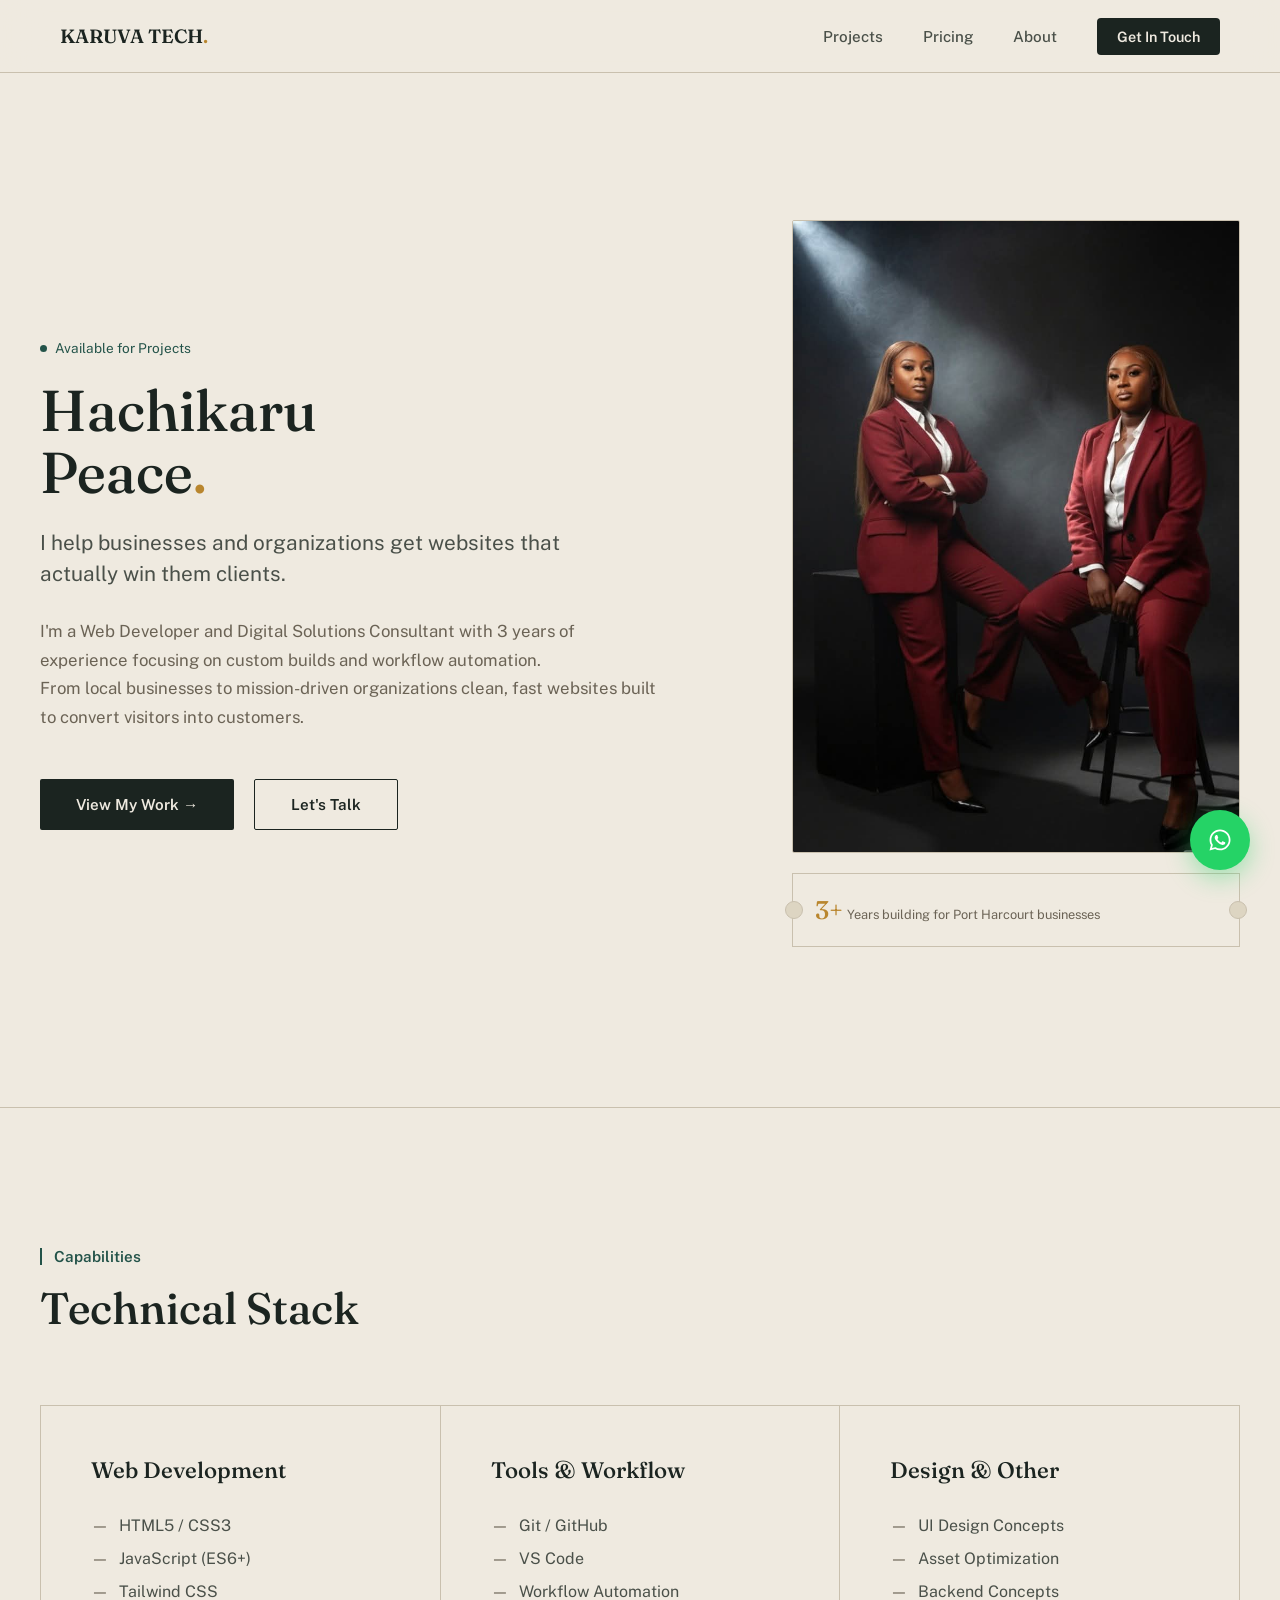
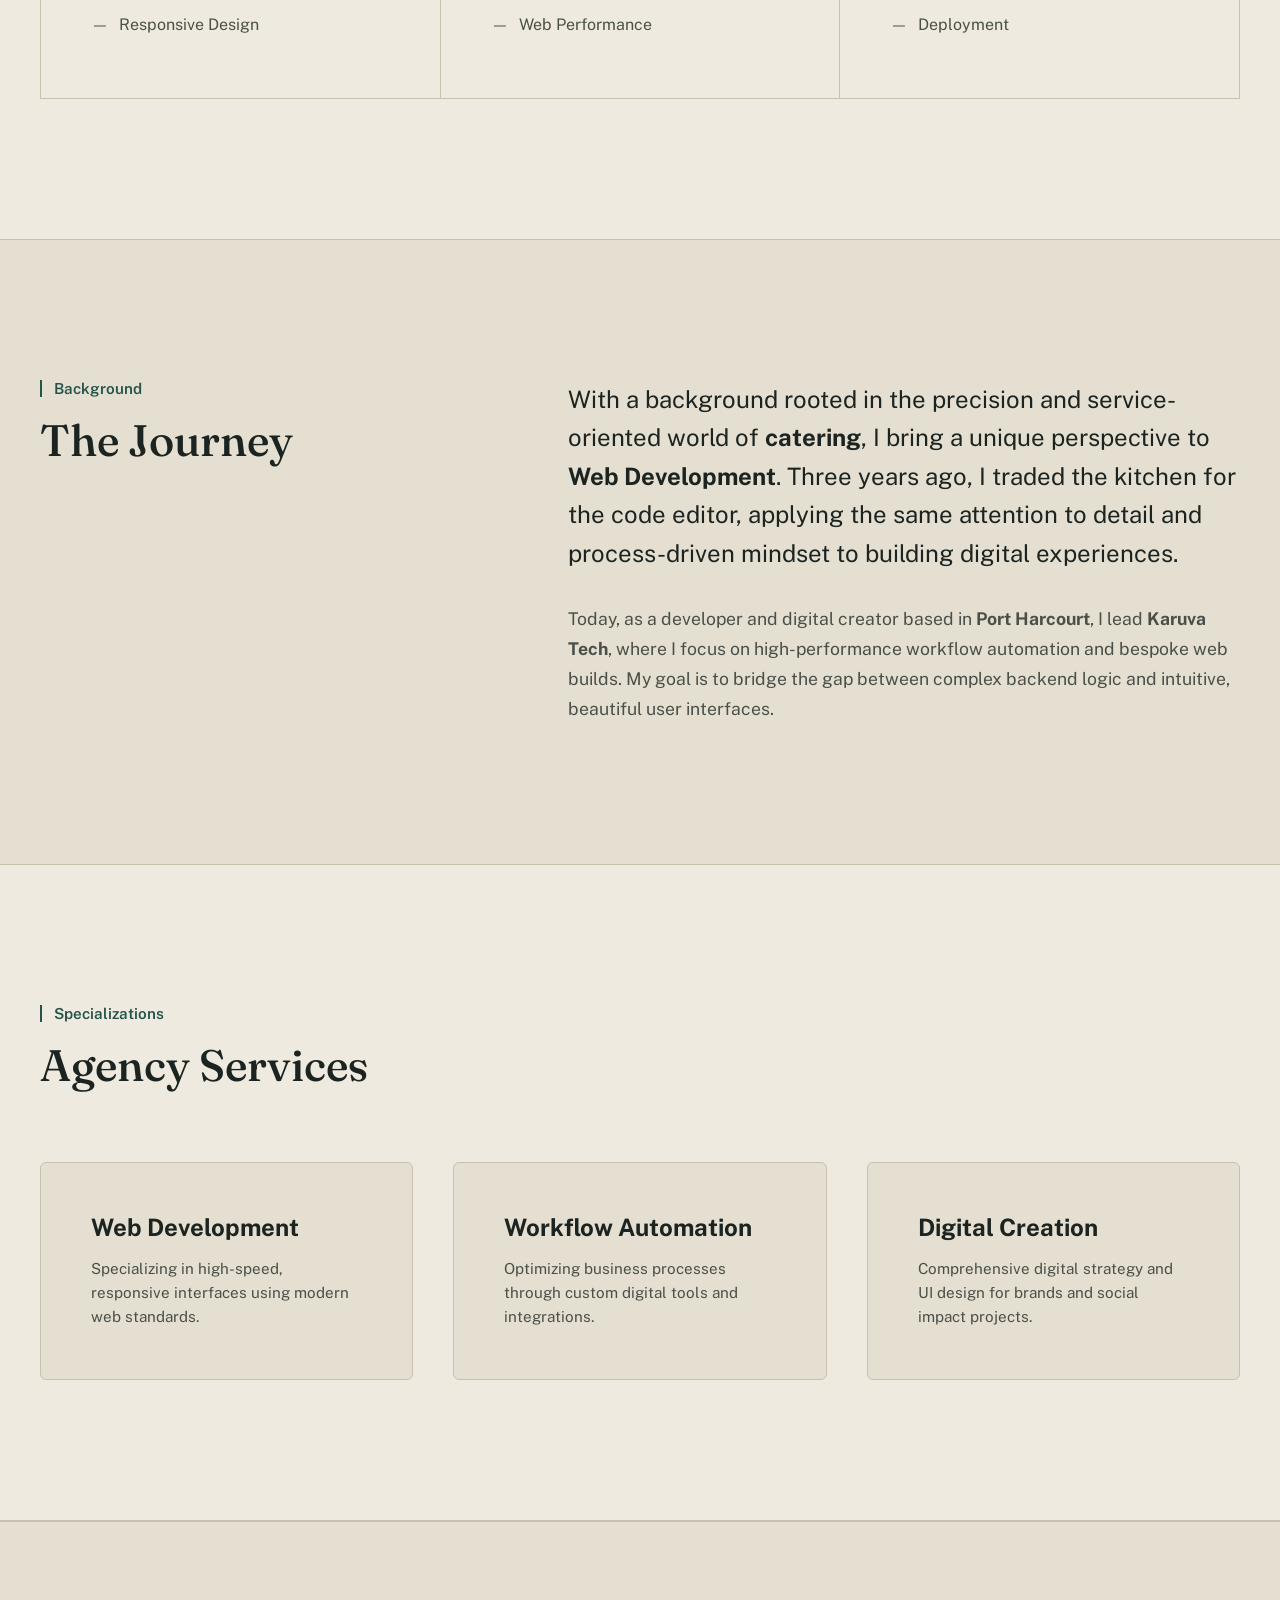
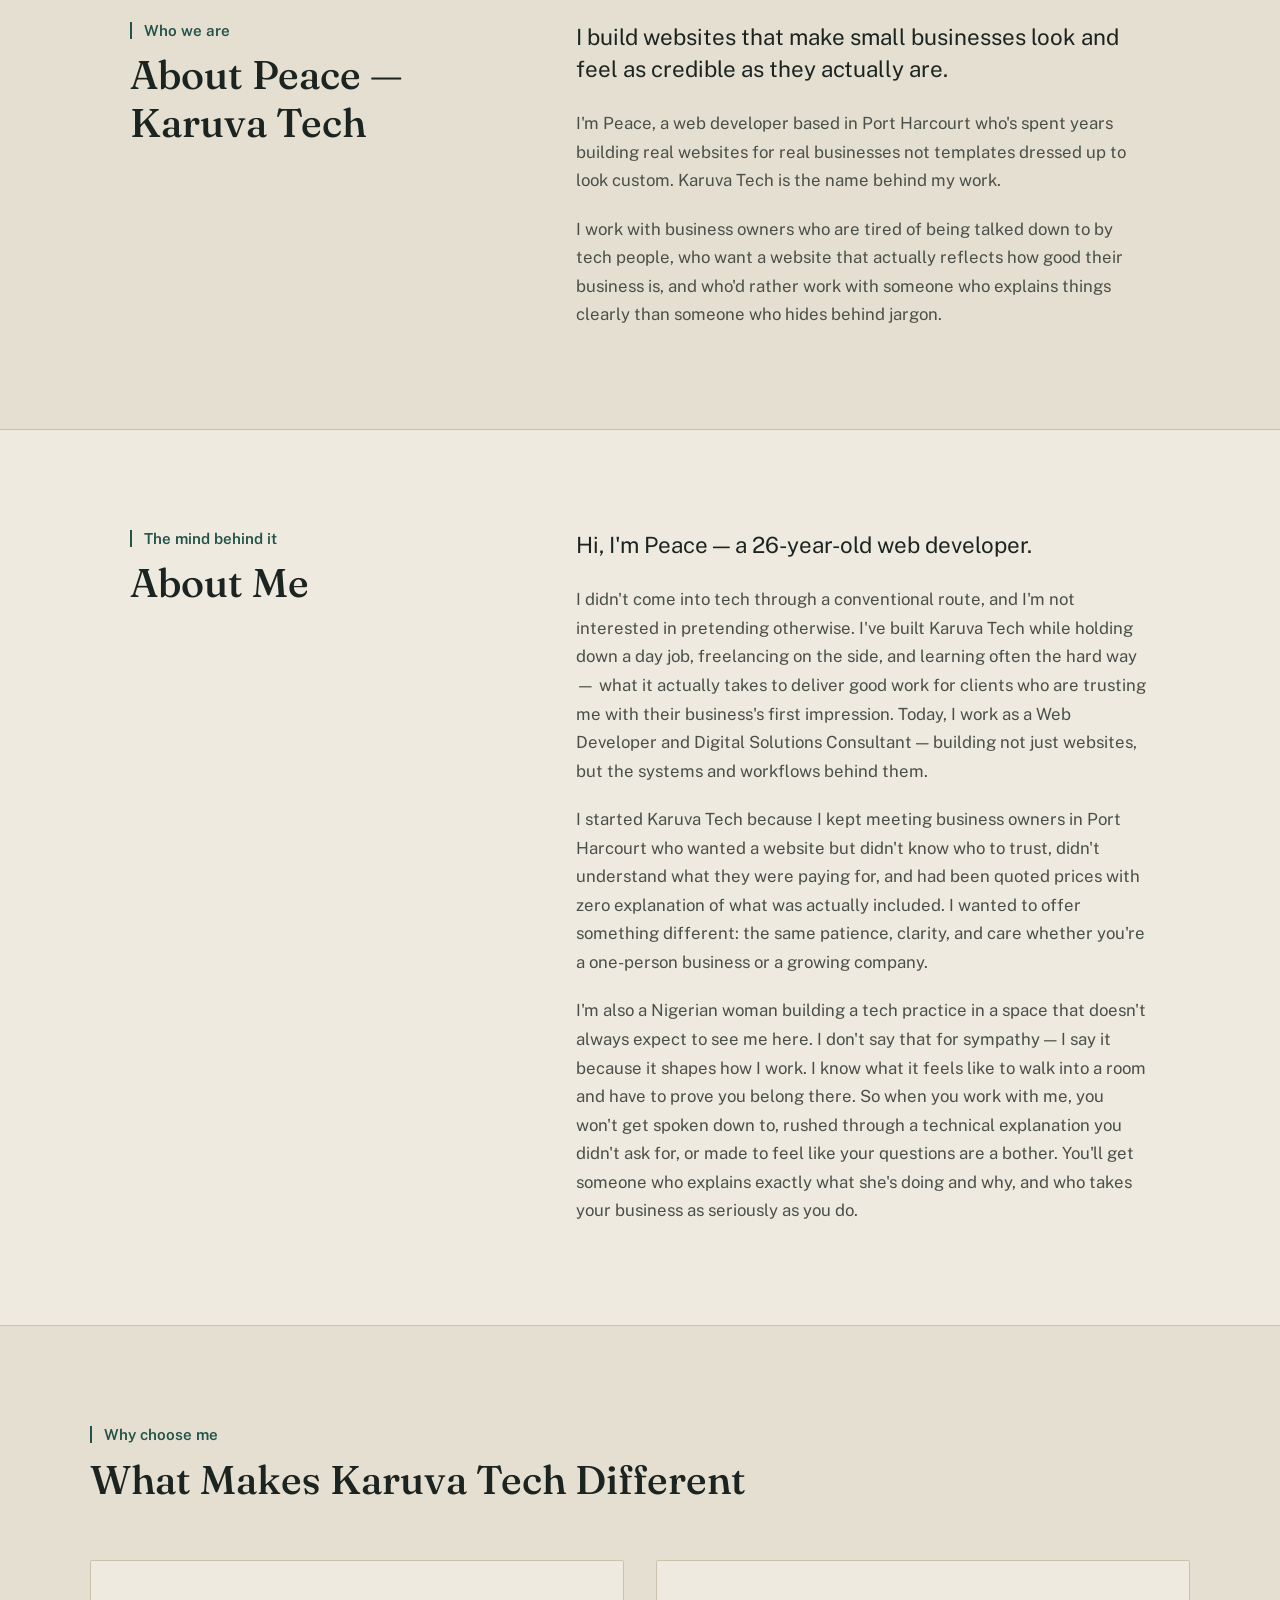
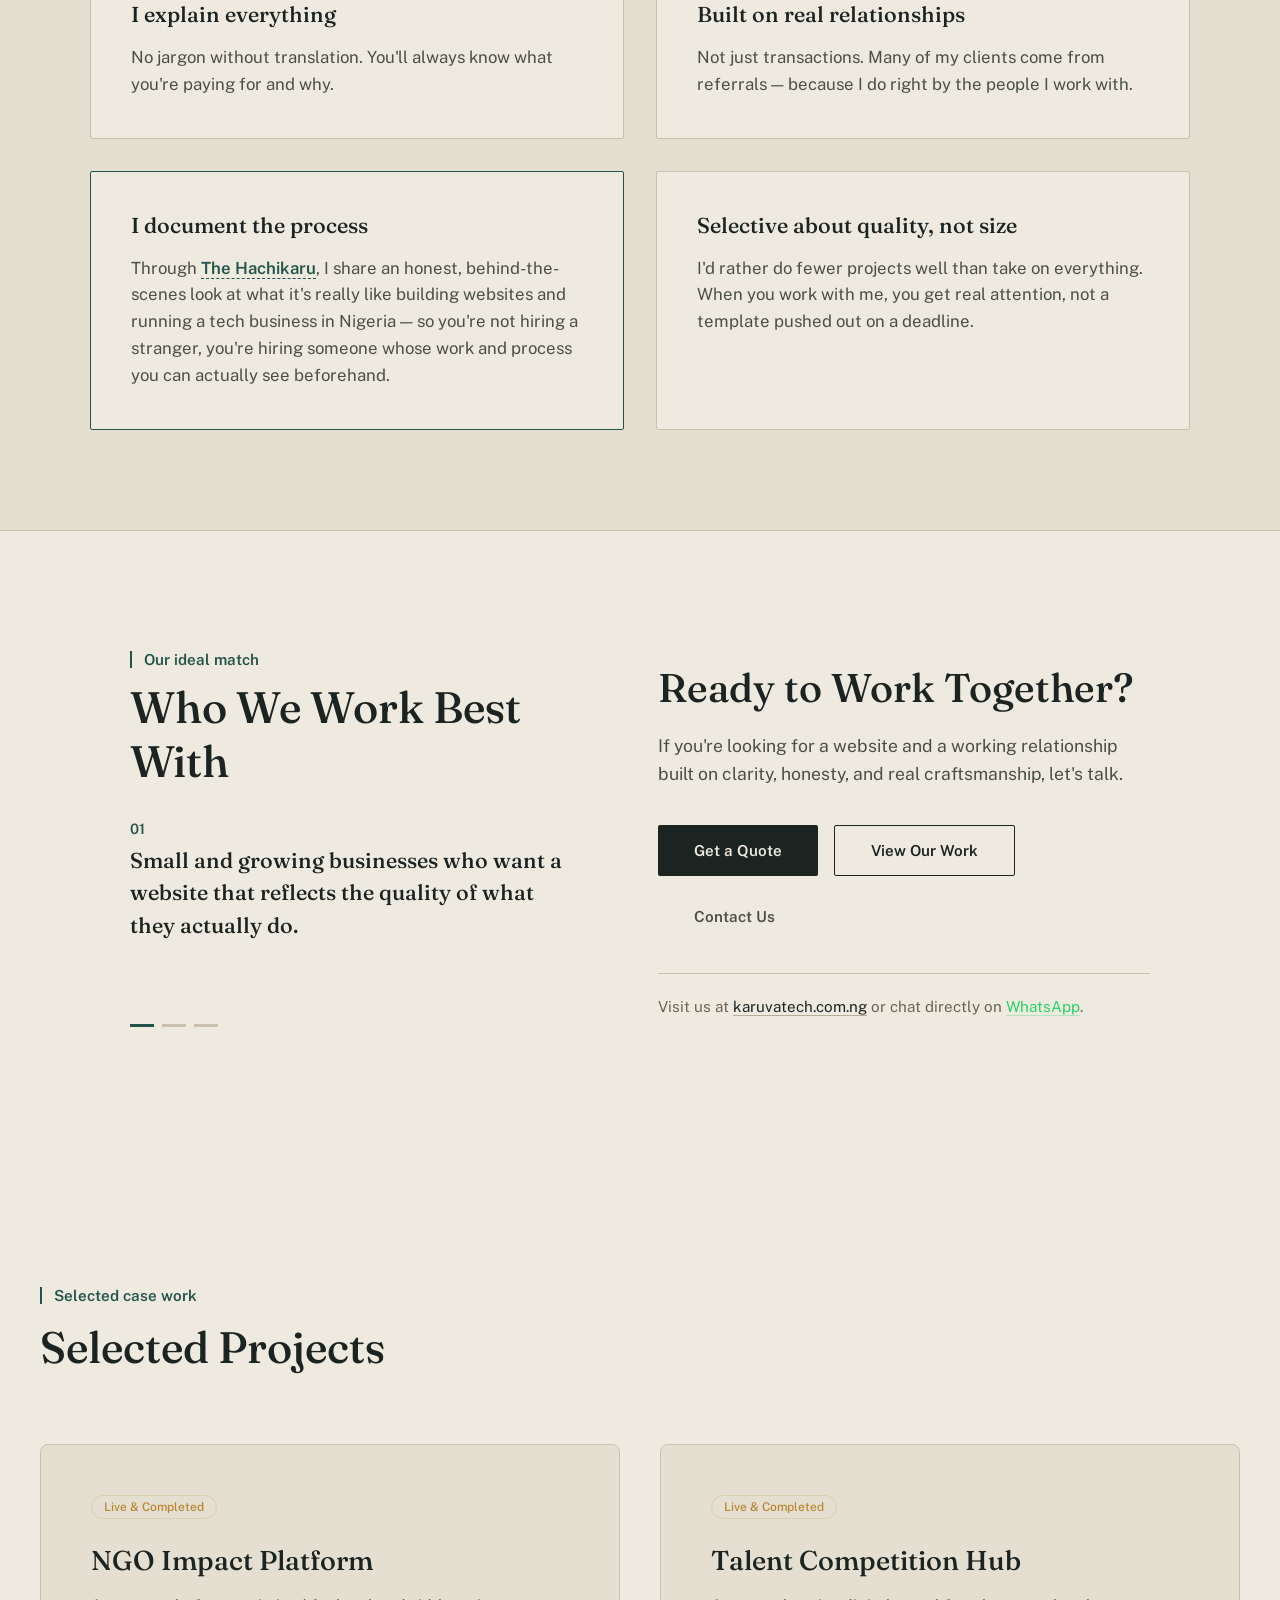
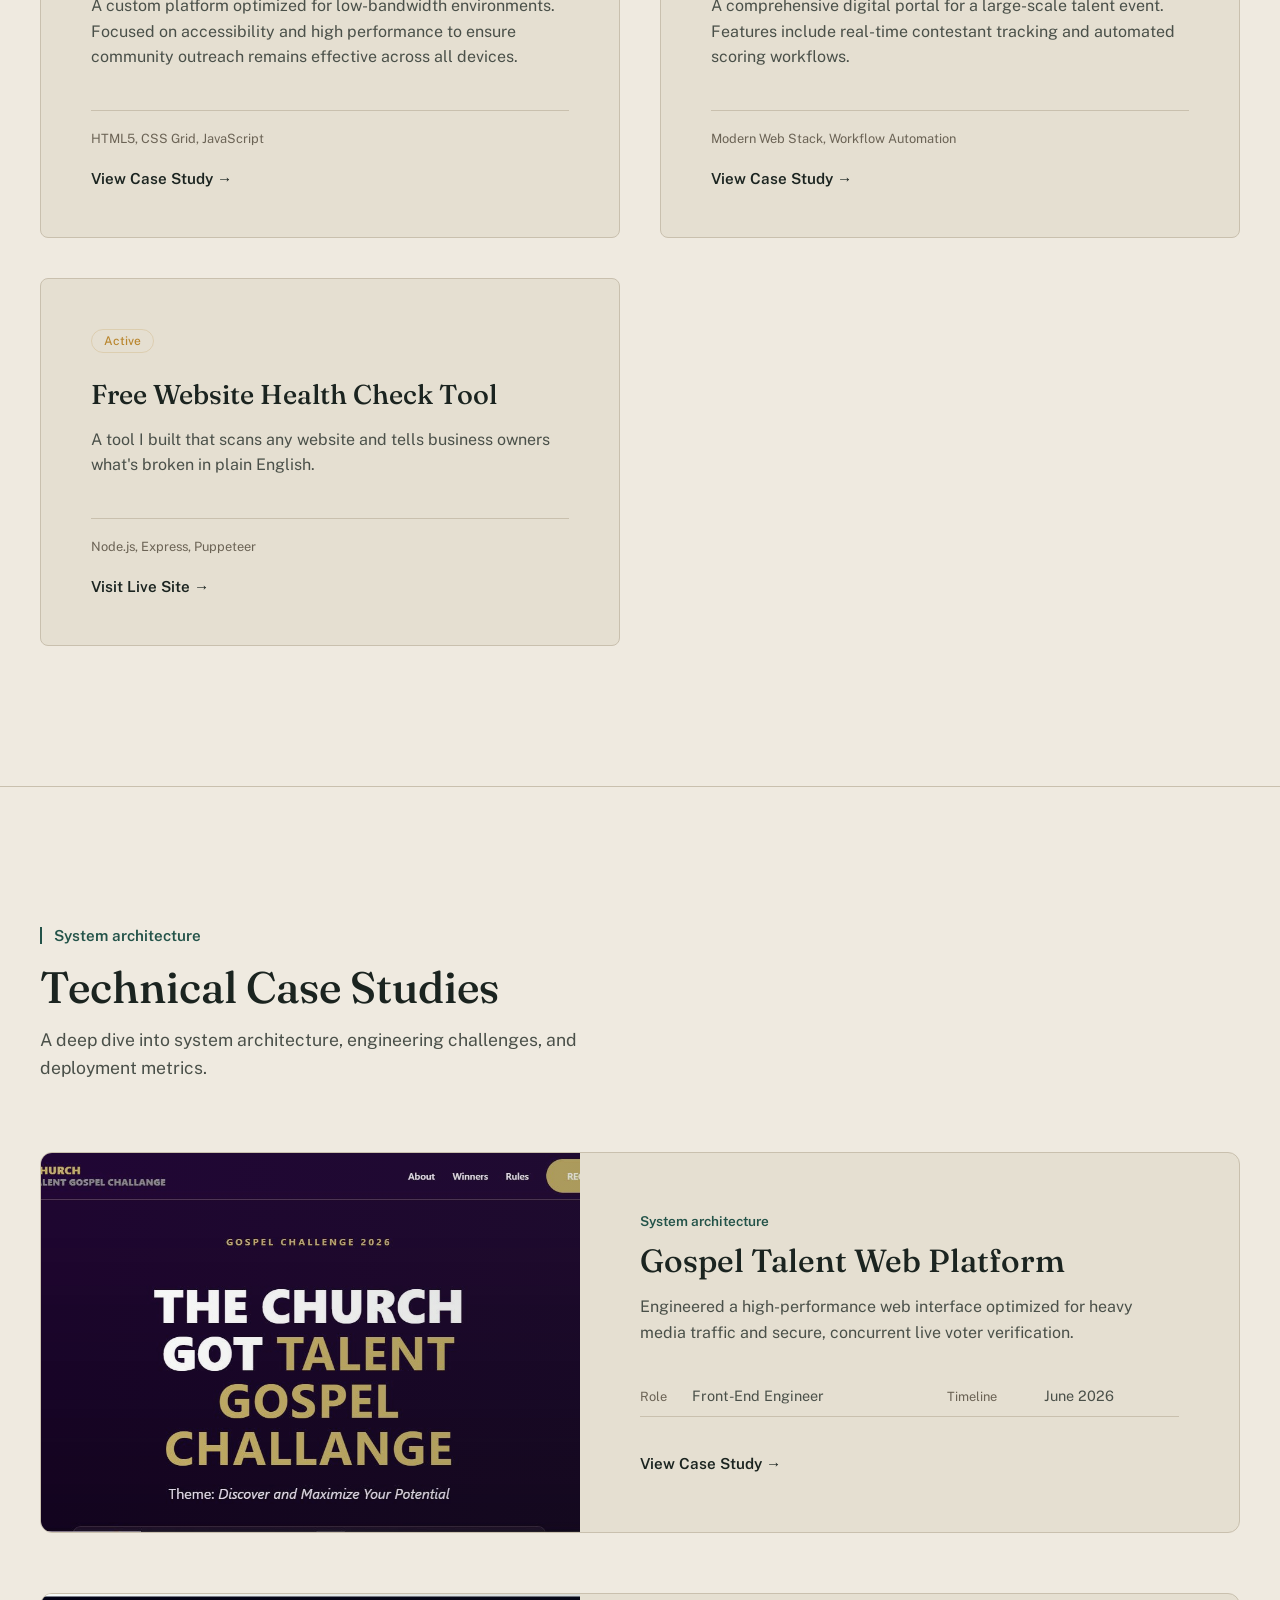
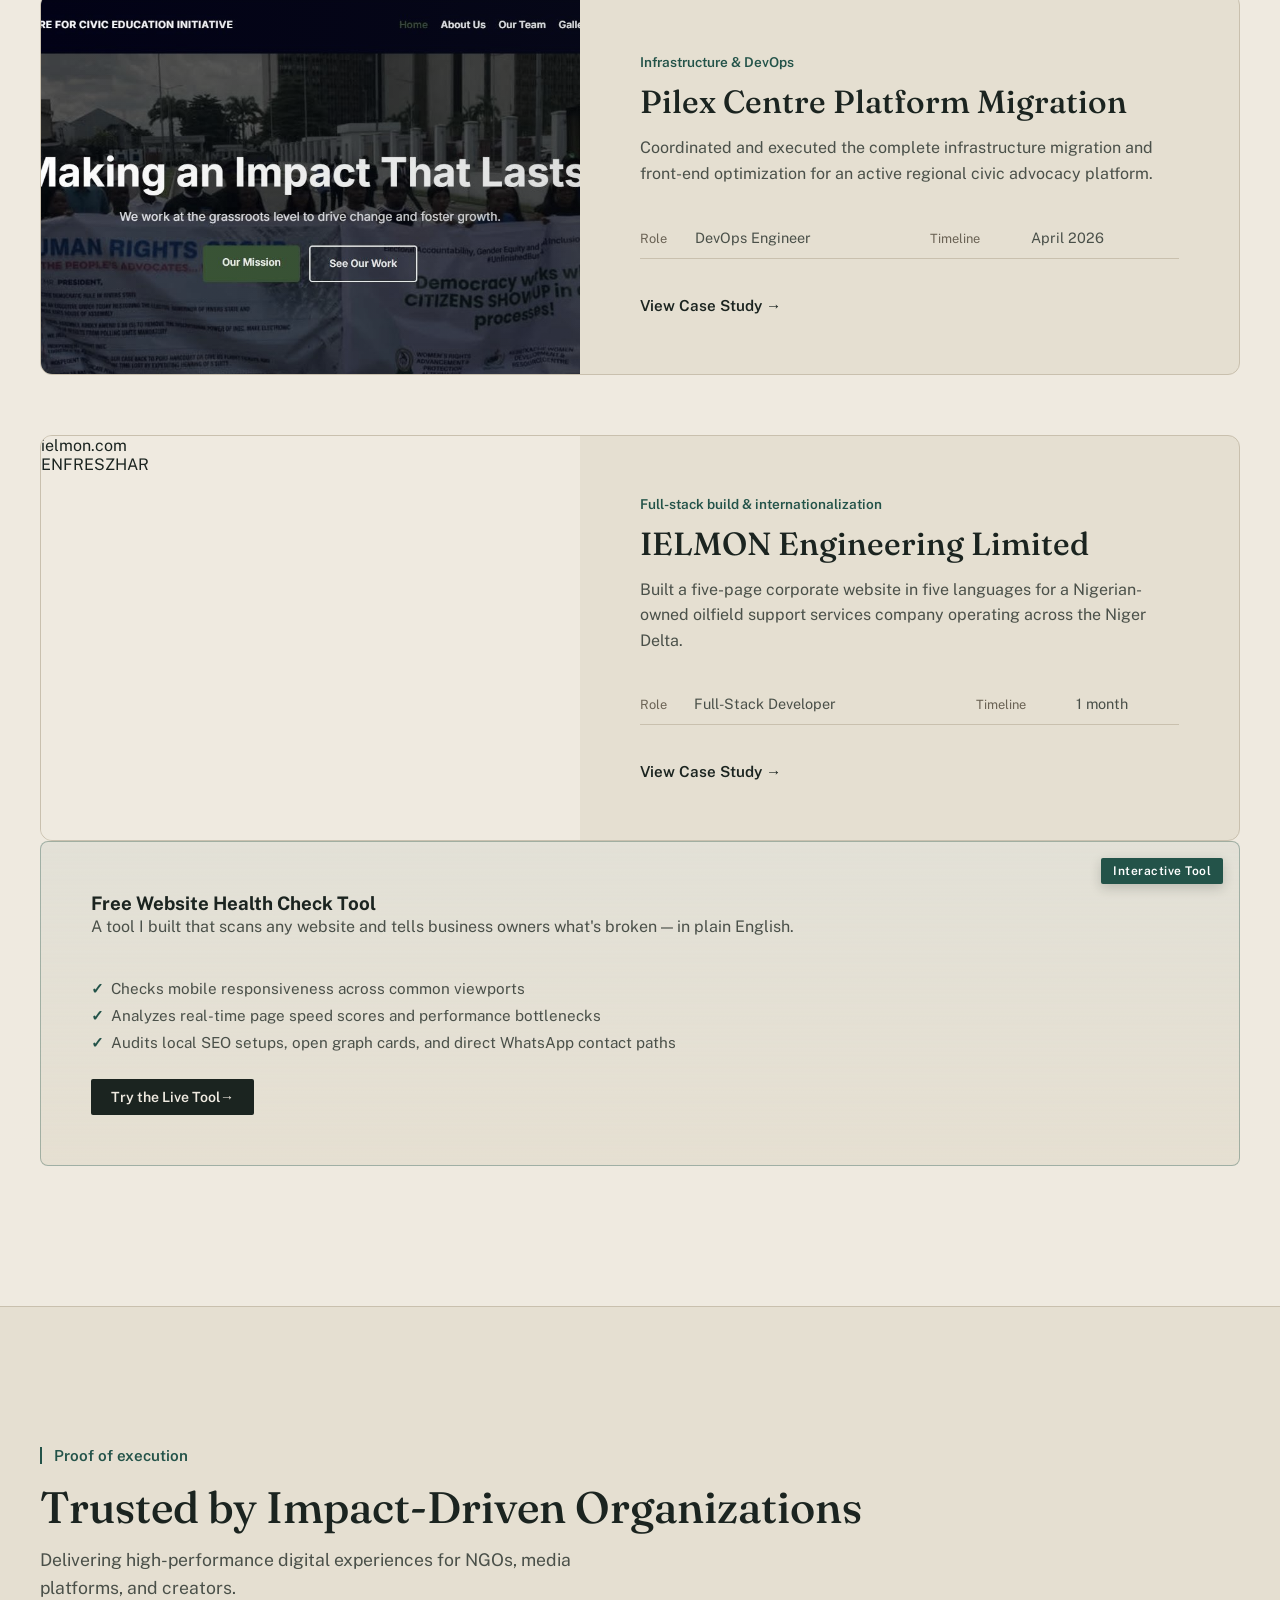
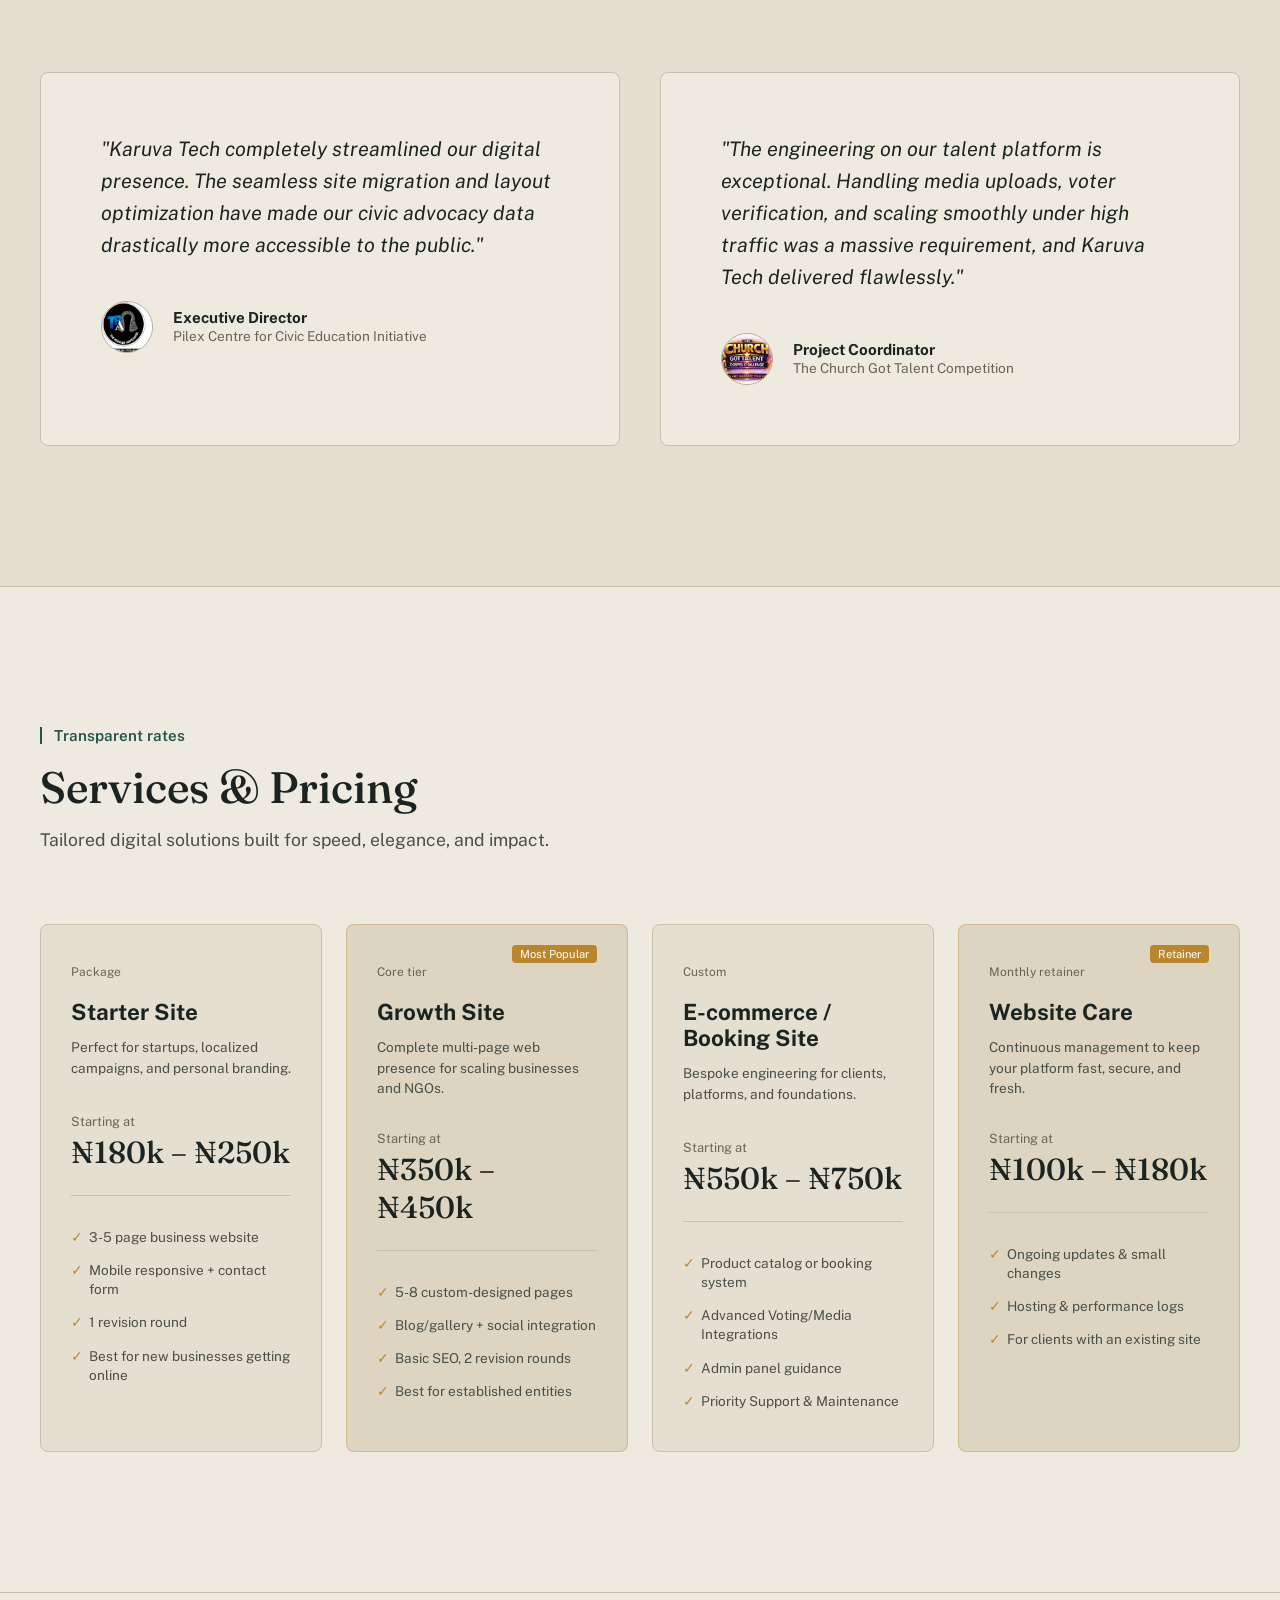
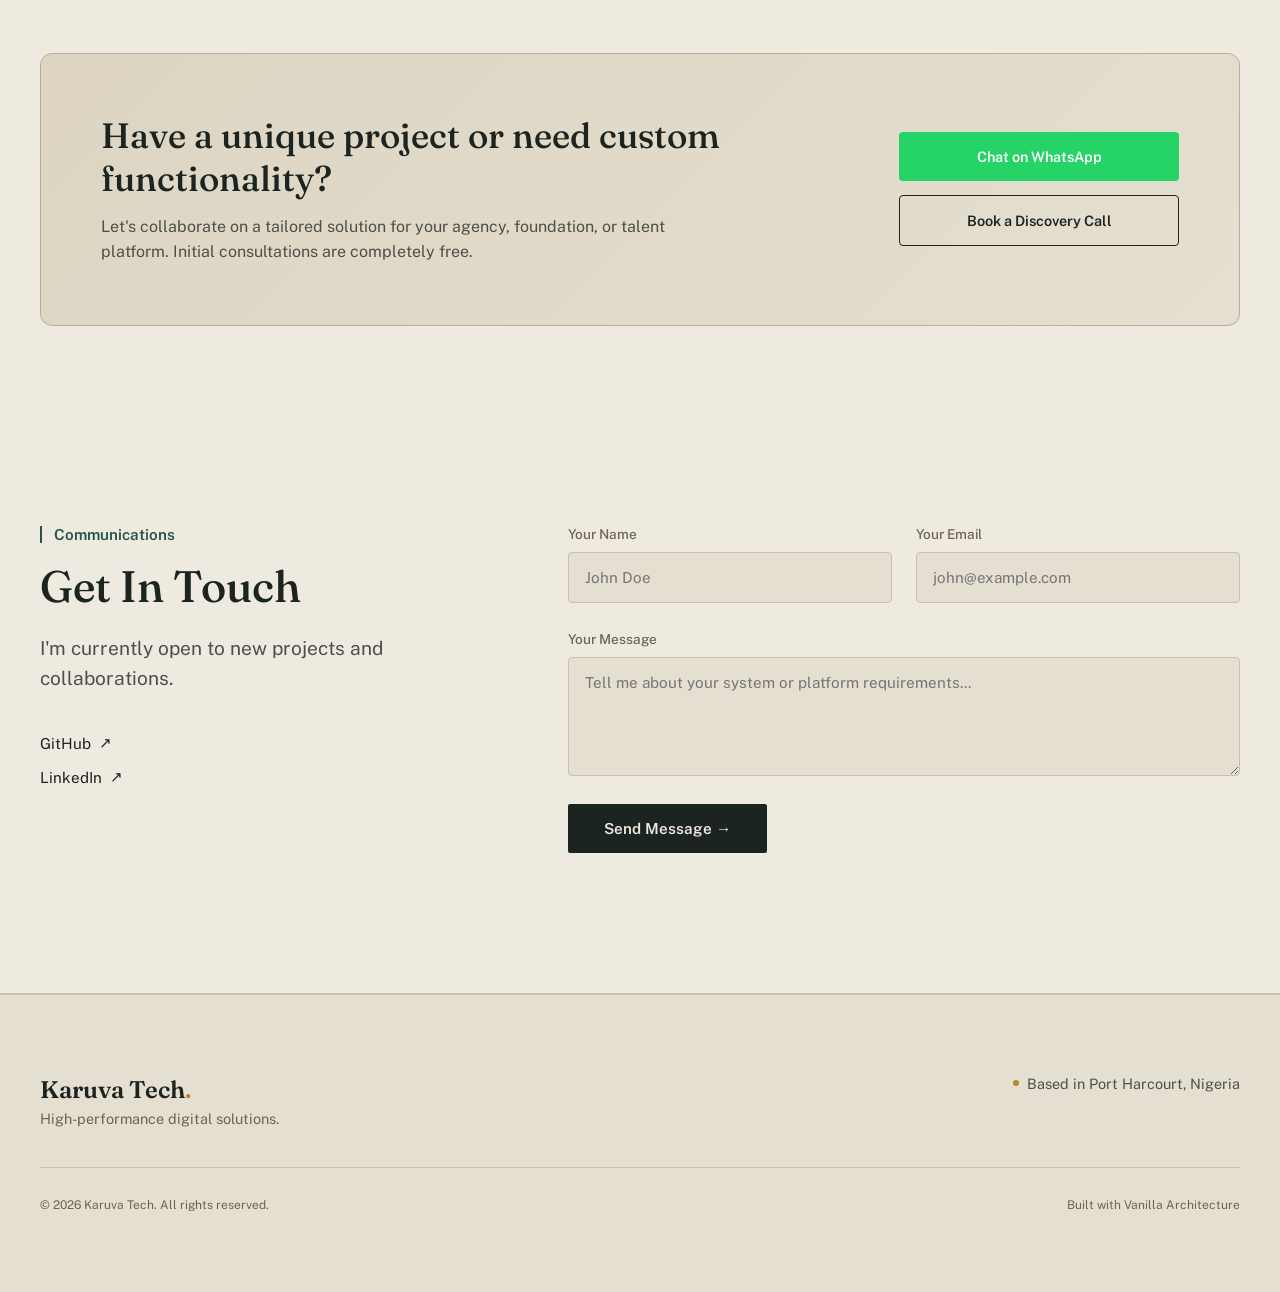
==== commit 8f48133d: "Add case study for IELMON Engineering Limited" ====
--- a/index.html
+++ b/index.html
@@ -390,6 +390,36 @@
                         <a href="projects/pilex-centre.html" class="project-link">View Case Study &rarr;</a>
                     </div>
                 </div>
+                <!-- Case Study 3 -->
+                <div class="case-card-v2 split-card">
+                    <div class="case-visual-wrapper">
+                        <div class="case-visual-placeholder">
+                            <span class="placeholder-domain">ielmon.com</span>
+                            <div class="placeholder-langs">
+                                <span>EN</span><span>FR</span><span>ES</span><span>ZH</span><span>AR</span>
+                            </div>
+                        </div>
+                    </div>
+
+                    <div class="case-info-wrapper">
+                        <div class="case-header-v2">
+                            <span class="case-tag-v2">Full-stack build &amp; internationalization</span>
+                            <h4>IELMON Engineering Limited</h4>
+                            <p>Built a five-page corporate website in five languages for a Nigerian-owned oilfield support services company operating across the Niger Delta.</p>
+                        </div>
+
+                        <table class="case-matrix-table">
+                            <tr>
+                                <td><strong>Role</strong></td>
+                                <td>Full-Stack Developer</td>
+                                <td><strong>Timeline</strong></td>
+                                <td>1 month</td>
+                            </tr>
+                        </table>
+
+                        <a href="projects/ielmon.html" class="project-link">View Case Study &rarr;</a>
+                    </div>
+                </div>
             </div>
            
 <div class="project-card highlight-tool-card">
--- a/style.css
+++ b/style.css
@@ -2,19 +2,20 @@
    ROAD 9 MEDIA CUSTOM UTILITY SYSTEM DIRECTIVES
    ========================================================================== */
 :root {
-    --bg-main: #0a0a0c;
-    --bg-surface: #121216;
-    --bg-surface-elevated: #1a1a22;
-    --accent: #ff4d29;               /* High-impact warm contrast token */
-    --accent-rgb: 255, 77, 41;
-    --text-primary: #ffffff;
-    --text-secondary: #94a3b8;
-    --text-muted: #64748b;
-    --border-color: rgba(255, 255, 255, 0.07);
-    --border-color-hover: rgba(255, 255, 255, 0.15);
+    --bg-main: #EFEAE0;              /* warm putty paper */
+    --bg-surface: #E5DFD1;
+    --bg-surface-elevated: #DDD5C2;
+    --accent: #B9862E;               /* brass — primary CTA / highlight token */
+    --accent-rgb: 185, 134, 46;
+    --accent-teal: #235349;          /* status / health-check token */
+    --text-primary: #1B2420;         /* ink, green-leaning near-black */
+    --text-secondary: #4A5049;
+    --text-muted: #6b6355;
+    --border-color: #C9C0AE;
+    --border-color-hover: #B8AD96;
     --max-width: 1320px;
-    --font-sans: 'Plus Jakarta Sans', sans-serif;
-    --font-mono: 'Fira Code', monospace;
+    --font-sans: 'Public Sans', sans-serif;
+    --font-display: 'Fraunces', serif;
     --transition-smooth: all 0.5s cubic-bezier(0.16, 1, 0.3, 1);
 }
 
@@ -64,29 +65,28 @@
     position: relative;
 }
 
-/* Background Grids */
-.grid-bg {
-    background-image: 
-        linear-gradient(to right, rgba(255, 255, 255, 0.02) 1px, transparent 1px),
-        linear-gradient(to bottom, rgba(255, 255, 255, 0.02) 1px, transparent 1px);
-    background-size: 60px 60px;
-}
+/* Hero no longer uses a decorative dot-grid texture — the paper background
+   and hairline rules carry the section instead. .grid-bg kept as a no-op
+   selector so the markup class doesn't need to change. */
+.grid-bg {}
 
 /* Typography Label Engines */
 .section-tag {
-    font-family: var(--font-mono);
-    color: var(--accent);
-    font-size: 0.85rem;
-    text-transform: uppercase;
-    letter-spacing: 2px;
+    font-family: var(--font-sans);
+    color: var(--accent-teal);
+    font-size: 0.95rem;
+    font-weight: 600;
     display: block;
     margin-bottom: 16px;
+    border-left: 2px solid var(--accent-teal);
+    padding-left: 12px;
 }
 
 .section-title {
-    font-size: 3rem;
-    font-weight: 800;
-    letter-spacing: -1px;
+    font-family: var(--font-display);
+    font-size: 2.75rem;
+    font-weight: 500;
+    letter-spacing: 0;
     color: var(--text-primary);
 }
 
@@ -110,16 +110,17 @@
     justify-content: space-between;
     align-items: center;
     padding: 24px 60px;
-    background-color: rgba(10, 10, 12, 0.75);
+    background-color: rgba(239, 234, 224, 0.85);
     backdrop-filter: blur(20px);
     border-bottom: 1px solid var(--border-color);
     transition: var(--transition-smooth);
 }
 
 .brand-logo-text {
-    font-weight: 800;
-    font-size: 1.25rem;
-    letter-spacing: 1px;
+    font-family: var(--font-display);
+    font-weight: 600;
+    font-size: 1.2rem;
+    letter-spacing: 0;
     color: var(--text-primary);
 }
 
@@ -186,38 +187,36 @@
     display: inline-flex;
     align-items: center;
     gap: 8px;
-    font-family: var(--font-mono);
-    font-size: 0.8rem;
-    border: 1px solid rgba(255,255,255,0.1);
-    padding: 6px 14px;
-    border-radius: 100px;
-    margin-bottom: 32px;
-    background-color: rgba(255,255,255,0.02);
+    font-family: var(--font-sans);
+    font-size: 0.85rem;
+    color: var(--accent-teal);
+    margin-bottom: 24px;
 }
 
 .kicker-dot {
-    width: 6px;
-    height: 6px;
-    background-color: #10b981;
+    width: 7px;
+    height: 7px;
+    background-color: var(--accent-teal);
     border-radius: 50%;
-    box-shadow: 0 0 10px #10b981;
 }
 
 .display-title {
-    font-size: 5.5rem;
-    font-weight: 800;
-    line-height: 1;
-    letter-spacing: -3px;
-    margin-bottom: 24px;
+    font-family: var(--font-display);
+    font-size: 3.6rem;
+    font-weight: 500;
+    line-height: 1.08;
+    letter-spacing: 0;
+    margin-bottom: 22px;
+    max-width: 12ch;
 }
 
 .sub-display-title {
-    font-size: 1.75rem;
-    font-weight: 500;
-    color: var(--text-secondary);
-    line-height: 1.4;
-    margin-bottom: 32px;
-    max-width: 700px;
+    font-size: 1.3rem;
+    font-weight: 400;
+    color: var(--text-secondary);
+    line-height: 1.5;
+    margin-bottom: 28px;
+    max-width: 42ch;
 }
 
 .description {
@@ -246,22 +245,24 @@
 }
 
 .btn-primary {
-    background-color: var(--accent);
-    color: var(--text-primary);
+    background-color: var(--text-primary);
+    color: var(--bg-main);
+    border-radius: 2px;
 }
 
 .btn-primary:hover {
-    transform: translateY(-4px);
-    box-shadow: 0 15px 30px rgba(255, 77, 41, 0.25);
+    transform: translateY(-2px);
+    box-shadow: 0 12px 24px rgba(27, 36, 32, 0.18);
 }
 
 .btn-secondary {
-    border: 1px solid var(--border-color-hover);
-    color: var(--text-primary);
+    border: 1px solid var(--text-primary);
+    color: var(--text-primary);
+    border-radius: 2px;
 }
 
 .btn-secondary:hover {
-    background-color: rgba(255, 255, 255, 0.05);
+    background-color: var(--bg-surface);
 }
 
 .hero-image-wrapper {
@@ -269,9 +270,9 @@
 }
 
 .image-inner-frame {
-    border-radius: 8px;
+    border-radius: 2px;
     overflow: hidden;
-    border: 1px solid var(--border-color-hover);
+    border: 1px solid var(--border-color);
     background-color: var(--bg-surface);
 }
 
@@ -279,37 +280,46 @@
     width: 100%;
     height: auto;
     display: block;
-    filter: grayscale(1);
-    transition: var(--transition-smooth);
-}
-
-.hero-image-wrapper:hover .hero-image {
-    filter: grayscale(0);
-}
-
+}
+
+/* Signature element: a service-ticket card, styled after a diagnostic
+   tag — echoes the free audit tool and reuses the Role/Timeline/Stack/Scale
+   pattern already used in the project case studies below. */
 .floating-badge {
+    position: relative;
+    margin-top: 20px;
+    background-color: var(--bg-main);
+    border: 1px solid var(--border-color);
+    padding: 20px 22px;
+}
+
+.floating-badge::before,
+.floating-badge::after {
+    content: "";
     position: absolute;
-    bottom: -20px;
-    left: -20px;
+    top: 50%;
+    width: 16px;
+    height: 16px;
     background-color: var(--bg-surface-elevated);
-    border: 1px solid var(--border-color-hover);
-    padding: 20px;
-    border-radius: 6px;
-    display: flex;
-    flex-direction: column;
-    align-items: center;
-}
+    border: 1px solid var(--border-color);
+    border-radius: 50%;
+    transform: translateY(-50%);
+}
+
+.floating-badge::before { left: -8px; }
+.floating-badge::after { right: -8px; }
 
 .floating-badge .badge-num {
-    font-size: 2rem;
-    font-weight: 800;
+    font-family: var(--font-display);
+    font-size: 1.6rem;
+    font-weight: 500;
     color: var(--accent);
 }
 
 .floating-badge .badge-txt {
-    font-size: 0.75rem;
-    font-family: var(--font-mono);
-    color: var(--text-secondary);
+    font-size: 0.8rem;
+    font-family: var(--font-sans);
+    color: var(--text-muted);
 }
 
 /* ==========================================================================
@@ -344,15 +354,10 @@
     margin-bottom: 32px;
 }
 
-.cat-num {
-    font-family: var(--font-mono);
-    color: var(--text-muted);
-    font-size: 0.9rem;
-}
-
 .skill-category h4 {
-    font-size: 1.5rem;
-    font-weight: 700;
+    font-family: var(--font-display);
+    font-size: 1.4rem;
+    font-weight: 500;
 }
 
 .skill-category ul {
@@ -420,7 +425,7 @@
     padding: 50px;
     border-radius: 6px;
     transition: var(--transition-smooth);
-    background-color: rgba(18, 18, 22, 0.2);
+    background-color: var(--bg-surface);
 }
 
 .service-card:hover {
@@ -430,7 +435,7 @@
 }
 
 .service-num {
-    font-family: var(--font-mono);
+    font-family: var(--font-sans);
     color: var(--accent);
     margin-bottom: 28px;
     font-size: 0.9rem;
@@ -470,16 +475,16 @@
 
 .project-card:hover {
     border-color: var(--border-color-hover);
-    box-shadow: 0 30px 60px rgba(0,0,0,0.4);
+    box-shadow: 0 30px 60px rgba(27, 36, 32, 0.15);
     transform: translateY(-4px);
 }
 
 .status-tag {
     align-self: flex-start;
-    font-family: var(--font-mono);
+    font-family: var(--font-sans);
     font-size: 0.75rem;
     color: var(--accent);
-    border: 1px solid rgba(255, 77, 41, 0.2);
+    border: 1px solid rgba(var(--accent-rgb), 0.2);
     padding: 4px 12px;
     border-radius: 100px;
     margin-bottom: 24px;
@@ -487,10 +492,11 @@
 }
 
 .project-card h4 {
-    font-size: 1.8rem;
-    font-weight: 700;
+    font-family: var(--font-display);
+    font-size: 1.7rem;
+    font-weight: 500;
     margin-bottom: 16px;
-    letter-spacing: -0.5px;
+    letter-spacing: 0;
 }
 
 .project-card p {
@@ -502,7 +508,7 @@
 }
 
 .tech-stack-list {
-    font-family: var(--font-mono);
+    font-family: var(--font-sans);
     font-size: 0.8rem;
     color: var(--text-muted);
     border-top: 1px solid var(--border-color);
@@ -566,7 +572,7 @@
 .card-overlay-shade {
     position: absolute;
     inset: 0;
-    background: linear-gradient(to right, transparent, rgba(18,18,22,0.4));
+    background: linear-gradient(to right, transparent, rgba(27, 36, 32, 0.15));
 }
 
 .case-info-wrapper {
@@ -577,17 +583,18 @@
 }
 
 .case-tag-v2 {
-    font-family: var(--font-mono);
-    font-size: 0.75rem;
-    color: var(--accent);
-    text-transform: uppercase;
+    font-family: var(--font-sans);
+    font-size: 0.85rem;
+    color: var(--accent-teal);
+    font-weight: 600;
     display: block;
     margin-bottom: 12px;
 }
 
 .case-header-v2 h4 {
+    font-family: var(--font-display);
     font-size: 2rem;
-    font-weight: 800;
+    font-weight: 500;
     margin-bottom: 14px;
 }
 
@@ -612,7 +619,7 @@
 
 .case-matrix-table td strong {
     color: var(--text-muted);
-    font-family: var(--font-mono);
+    font-family: var(--font-sans);
     font-weight: 400;
     font-size: 0.8rem;
 }
@@ -654,7 +661,7 @@
    TESTIMONIALS ARCHITECTURE
    ========================================================================== */
 .gray-block {
-    background-color: rgba(255, 255, 255, 0.01);
+    background-color: var(--bg-surface);
 }
 
 .testimonial-grid {
@@ -725,12 +732,12 @@
 }
 
 .pricing-card.featured {
-    border-color: rgba(255, 77, 41, 0.3);
+    border-color: rgba(var(--accent-rgb), 0.35);
     background-color: var(--bg-surface-elevated);
 }
 
 .tier-meta {
-    font-family: var(--font-mono);
+    font-family: var(--font-sans);
     font-size: 0.75rem;
     color: var(--text-muted);
     margin-bottom: 20px;
@@ -740,7 +747,7 @@
     position: absolute;
     top: 20px;
     right: 30px;
-    font-family: var(--font-mono);
+    font-family: var(--font-sans);
     font-size: 0.7rem;
     background-color: var(--accent);
     color: white;
@@ -764,7 +771,7 @@
 
 .price {
     font-size: 0.8rem;
-    font-family: var(--font-mono);
+    font-family: var(--font-sans);
     color: var(--text-muted);
     margin-bottom: 32px;
     border-bottom: 1px solid var(--border-color);
@@ -773,10 +780,10 @@
 
 .price .amt {
     display: block;
-    font-size: 1.75rem;
-    font-weight: 800;
-    color: var(--text-primary);
-    font-family: var(--font-sans);
+    font-size: 1.9rem;
+    font-weight: 500;
+    color: var(--text-primary);
+    font-family: var(--font-display);
     margin-top: 4px;
 }
 
@@ -822,9 +829,10 @@
 }
 
 .cta-left h3 {
+    font-family: var(--font-display);
     font-size: 2.2rem;
-    font-weight: 800;
-    letter-spacing: -0.5px;
+    font-weight: 500;
+    letter-spacing: 0;
     margin-bottom: 14px;
 }
 
@@ -892,7 +900,7 @@
 .social-anchor-link {
     color: var(--text-primary);
     text-decoration: none;
-    font-family: var(--font-mono);
+    font-family: var(--font-sans);
     font-size: 0.95rem;
     display: flex;
     align-items: center;
@@ -925,11 +933,10 @@
 }
 
 .form-field label {
-    font-family: var(--font-mono);
-    font-size: 0.75rem;
+    font-family: var(--font-sans);
+    font-size: 0.85rem;
     color: var(--text-muted);
-    text-transform: uppercase;
-    letter-spacing: 1px;
+    font-weight: 500;
 }
 
 .road9-form input, 
@@ -980,8 +987,9 @@
 }
 
 .footer-brand .logo-text {
+    font-family: var(--font-display);
     font-size: 1.5rem;
-    font-weight: 800;
+    font-weight: 600;
 }
 
 .footer-brand p {
@@ -1006,11 +1014,11 @@
 }
 
 .footer-bottom-row {
-    border-top: 1px solid rgba(255,255,255,0.04);
+    border-top: 1px solid var(--border-color);
     padding-top: 30px;
     display: flex;
     justify-content: space-between;
-    font-family: var(--font-mono);
+    font-family: var(--font-sans);
     font-size: 0.75rem;
     color: var(--text-muted);
 }
@@ -1093,8 +1101,8 @@
         width: 80%;
         max-width: 320px;
         height: 100vh;
-        background-color: #0c0c10;
-        border-left: 1px solid rgba(255, 255, 255, 0.08);
+        background-color: var(--bg-main);
+        border-left: 1px solid var(--border-color);
         flex-direction: column;
         justify-content: center;
         align-items: flex-start;
@@ -1192,8 +1200,8 @@
    ========================================================================== */
 .about-section {
     padding: 100px 24px;
-    background-color: #0c0c10; 
-    border-top: 1px solid rgba(255, 255, 255, 0.05);
+    background-color: var(--bg-surface);
+    border-top: 1px solid var(--border-color);
 }
 
 .about-grid {
@@ -1207,32 +1215,34 @@
 
 .section-tagline {
     display: block;
-    font-size: 0.85rem;
-    font-weight: 700;
-    letter-spacing: 2px;
-    color: var(--accent, #3b82f6); 
+    font-size: 0.95rem;
+    font-weight: 600;
+    color: var(--accent-teal);
+    border-left: 2px solid var(--accent-teal);
+    padding-left: 12px;
     margin-bottom: 12px;
 }
 
 .about-header .section-title {
+    font-family: var(--font-display);
     font-size: 2.5rem;
     line-height: 1.2;
-    font-weight: 800;
-    color: #ffffff;
+    font-weight: 500;
+    color: var(--text-primary);
 }
 
 .about-lead {
-    font-size: 1.5rem;
+    font-size: 1.4rem;
     line-height: 1.4;
-    color: #f3f4f6;
+    color: var(--text-primary);
     margin-bottom: 24px;
-    font-weight: 500;
+    font-weight: 400;
 }
 
 .about-body p {
     font-size: 1.05rem;
     line-height: 1.7;
-    color: #9ca3af; 
+    color: var(--text-secondary);
     margin-bottom: 20px;
 }
 
@@ -1264,8 +1274,8 @@
    ========================================================================== */
 .founder-section {
     padding: 100px 24px;
-    background-color: #0c0c10; 
-    border-top: 1px solid rgba(255, 255, 255, 0.05);
+    background-color: var(--bg-main);
+    border-top: 1px solid var(--border-color);
 }
 
 .founder-grid {
@@ -1278,24 +1288,25 @@
 }
 
 .founder-header .section-title {
+    font-family: var(--font-display);
     font-size: 2.5rem;
     line-height: 1.2;
-    font-weight: 800;
-    color: #ffffff;
+    font-weight: 500;
+    color: var(--text-primary);
 }
 
 .founder-lead {
-    font-size: 1.5rem;
+    font-size: 1.4rem;
     line-height: 1.4;
-    color: #f3f4f6;
+    color: var(--text-primary);
     margin-bottom: 24px;
-    font-weight: 500;
+    font-weight: 400;
 }
 
 .founder-body p {
     font-size: 1.05rem;
     line-height: 1.7;
-    color: #9ca3af;
+    color: var(--text-secondary);
     margin-bottom: 20px;
 }
 
@@ -1327,8 +1338,8 @@
    ========================================================================== */
 .features-section {
     padding: 100px 24px;
-    background-color: #0c0c10;
-    border-top: 1px solid rgba(255, 255, 255, 0.05);
+    background-color: var(--bg-surface);
+    border-top: 1px solid var(--border-color);
 }
 
 .features-header {
@@ -1337,9 +1348,10 @@
 }
 
 .features-header .section-title {
+    font-family: var(--font-display);
     font-size: 2.5rem;
-    font-weight: 800;
-    color: #ffffff;
+    font-weight: 500;
+    color: var(--text-primary);
     margin-top: 8px;
 }
 
@@ -1352,47 +1364,48 @@
 }
 
 .feature-card {
-    background: rgba(255, 255, 255, 0.02);
-    border: 1px solid rgba(255, 255, 255, 0.05);
+    background: var(--bg-main);
+    border: 1px solid var(--border-color);
     padding: 40px;
-    border-radius: 8px;
+    border-radius: 2px;
     transition: transform 0.2s ease, border-color 0.2s ease;
 }
 
 .feature-card:hover {
-    border-color: rgba(255, 255, 255, 0.1);
+    border-color: var(--border-color-hover);
     transform: translateY(-2px);
 }
 
 .feature-title {
+    font-family: var(--font-display);
     font-size: 1.35rem;
-    font-weight: 700;
-    color: #ffffff;
+    font-weight: 500;
+    color: var(--text-primary);
     margin-bottom: 16px;
 }
 
 .feature-text {
     font-size: 1.05rem;
     line-height: 1.6;
-    color: #9ca3af;
+    color: var(--text-secondary);
 }
 
 
 .highlight-card {
-    border-color: rgba(59, 130, 246, 0.2);
+    border-color: var(--accent-teal);
 }
 
 .youtube-link {
-    color: #3b82f6; 
+    color: var(--accent-teal);
     text-decoration: none;
     font-weight: 600;
-    border-bottom: 1px dashed #3b82f6;
+    border-bottom: 1px dashed var(--accent-teal);
     transition: color 0.2s ease, border-color 0.2s ease;
 }
 
 .youtube-link:hover {
-    color: #ef4444;
-    border-bottom-color: #ef4444;
+    color: var(--accent);
+    border-bottom-color: var(--accent);
 }
 
 /* Mobile responsive breakpoints */
@@ -1423,8 +1436,8 @@
    ========================================================================== */
 .connect-section {
     padding: 120px 24px;
-    background-color: #0c0c10;
-    border-top: 1px solid rgba(255, 255, 255, 0.05);
+    background-color: var(--bg-main);
+    border-top: 1px solid var(--border-color);
 }
 
 .connect-grid {
@@ -1467,16 +1480,17 @@
 
 .slide-number {
     font-size: 0.9rem;
-    font-weight: 700;
-    color: #3b82f6;
-    font-family: monospace;
+    font-weight: 600;
+    color: var(--accent-teal);
+    font-family: var(--font-sans);
     margin-bottom: 8px;
 }
 
 .slide-text {
+    font-family: var(--font-display);
     font-size: 1.35rem;
     line-height: 1.5;
-    color: #f3f4f6;
+    color: var(--text-primary);
     font-weight: 500;
 }
 
@@ -1489,27 +1503,28 @@
 .carousel-indicators .dot {
     width: 24px;
     height: 3px;
-    background: rgba(255, 255, 255, 0.1);
+    background: var(--border-color);
     cursor: pointer;
     transition: background-color 0.3s ease;
 }
 
 .carousel-indicators .dot.active {
-    background: #3b82f6;
+    background: var(--accent-teal);
 }
 
 
 .cta-content-box .section-title {
+    font-family: var(--font-display);
     font-size: 2.5rem;
-    font-weight: 800;
-    color: #ffffff;
+    font-weight: 500;
+    color: var(--text-primary);
     margin-bottom: 20px;
 }
 
 .cta-lead {
     font-size: 1.1rem;
     line-height: 1.6;
-    color: #9ca3af;
+    color: var(--text-secondary);
     margin-bottom: 36px;
 }
 
@@ -1521,60 +1536,35 @@
     margin-bottom: 32px;
 }
 
-.btn {
-    display: inline-flex;
-    align-items: center;
-    justify-content: center;
-    padding: 14px 28px;
-    font-size: 0.95rem;
-    font-weight: 600;
-    border-radius: 6px;
-    text-decoration: none;
-    transition: all 0.2s ease;
-}
-
-.btn-primary {
-    background: #3b82f6;
-    color: #ffffff;
-}
-
-.btn-primary:hover {
-    background: #2563eb;
-}
-
-.btn-secondary {
-    background: rgba(255, 255, 255, 0.03);
-    color: #ffffff;
-    border: 1px solid rgba(255, 255, 255, 0.1);
-}
-
-.btn-secondary:hover {
-    background: rgba(255, 255, 255, 0.08);
-}
+/* NOTE: this section previously redefined .btn / .btn-primary / .btn-secondary
+   a second time with hardcoded blue, which — since both rule sets share the
+   same specificity — silently overrode the hero button styles sitewide by
+   source order. Removed; the CTA buttons now inherit the one true button
+   system defined earlier in this file. */
 
 .btn-tertiary {
-    color: #9ca3af;
+    color: var(--text-secondary);
 }
 
 .btn-tertiary:hover {
-    color: #ffffff;
+    color: var(--text-primary);
 }
 
 .cta-footer-meta {
     font-size: 0.95rem;
-    color: #6b7280;
-    border-top: 1px solid rgba(255, 255, 255, 0.05);
+    color: var(--text-muted);
+    border-top: 1px solid var(--border-color);
     padding-top: 24px;
 }
 
 .meta-link {
-    color: #ffffff;
+    color: var(--text-primary);
     text-decoration: none;
-    border-bottom: 1px solid rgba(255, 255, 255, 0.2);
+    border-bottom: 1px solid var(--border-color-hover);
 }
 
 .meta-link:hover {
-    border-bottom-color: #ffffff;
+    border-bottom-color: var(--text-primary);
 }
 
 .whatsapp-accent {
@@ -1615,8 +1605,8 @@
    ========================================================================== */
 .highlight-tool-card {
     position: relative;
-    border: 1px solid rgba(59, 130, 246, 0.3) !important;
-    background: linear-gradient(180deg, rgba(59, 130, 246, 0.03) 0%, rgba(12, 12, 16, 1) 100%);
+    border: 1px solid rgba(35, 83, 73, 0.35) !important;
+    background: linear-gradient(180deg, rgba(35, 83, 73, 0.06) 0%, var(--bg-surface) 100%);
 }
 
 .project-image-wrapper {
@@ -1636,15 +1626,14 @@
     position: absolute;
     top: 16px;
     right: 16px;
-    background: #3b82f6;
+    background: var(--accent-teal);
     color: #ffffff;
     font-size: 0.75rem;
-    font-weight: 700;
-    text-transform: uppercase;
-    letter-spacing: 1px;
+    font-weight: 600;
+    letter-spacing: 0.5px;
     padding: 6px 12px;
-    border-radius: 4px;
-    box-shadow: 0 4px 12px rgba(0, 0, 0, 0.3);
+    border-radius: 2px;
+    box-shadow: 0 4px 12px rgba(27, 36, 32, 0.2);
 }
 
 .project-features-list {
@@ -1655,7 +1644,7 @@
 
 .project-features-list li {
     font-size: 0.95rem;
-    color: #9ca3af;
+    color: var(--text-secondary);
     margin-bottom: 10px;
     position: relative;
     padding-left: 20px;
@@ -1665,7 +1654,7 @@
     content: "✓";
     position: absolute;
     left: 0;
-    color: #3b82f6;
+    color: var(--accent-teal);
     font-weight: bold;
 }
 
@@ -1681,4 +1670,156 @@
 
 .btn-sm:hover .arrow-icon {
     transform: translateX(4px);
-}+}
+/* ==========================================================================
+   PROJECT DETAIL PAGE (standalone case study pages under /projects/)
+   ========================================================================== */
+.project-back-link {
+    display: inline-flex;
+    align-items: center;
+    gap: 6px;
+    font-size: 0.9rem;
+    color: var(--text-secondary);
+    text-decoration: none;
+    margin-bottom: 24px;
+}
+
+.project-back-link:hover {
+    color: var(--text-primary);
+}
+
+.project-detail-hero {
+    padding-top: 160px;
+    padding-bottom: 40px;
+}
+
+.project-detail-hero .case-tag-v2 {
+    margin-bottom: 16px;
+}
+
+.project-detail-title {
+    font-family: var(--font-display);
+    font-size: 3rem;
+    font-weight: 500;
+    line-height: 1.1;
+    max-width: 18ch;
+    margin-bottom: 20px;
+}
+
+.project-detail-summary {
+    font-size: 1.15rem;
+    line-height: 1.6;
+    color: var(--text-secondary);
+    max-width: 56ch;
+}
+
+.project-detail-cover {
+    width: 100%;
+    border-radius: 2px;
+    overflow: hidden;
+    border: 1px solid var(--border-color);
+    margin: 40px 0 8px;
+}
+
+.project-detail-cover img {
+    width: 100%;
+    height: auto;
+    display: block;
+}
+
+.project-detail-caption {
+    font-size: 0.85rem;
+    color: var(--text-muted);
+    margin-bottom: 48px;
+}
+
+.project-detail-ticket {
+    background-color: var(--bg-surface);
+    border: 1px solid var(--border-color);
+    position: relative;
+    padding: 26px 30px;
+    margin-bottom: 56px;
+    display: grid;
+    grid-template-columns: repeat(4, 1fr);
+    gap: 24px;
+}
+
+.project-detail-ticket::before,
+.project-detail-ticket::after {
+    content: "";
+    position: absolute;
+    top: 50%;
+    width: 18px;
+    height: 18px;
+    background-color: var(--bg-main);
+    border: 1px solid var(--border-color);
+    border-radius: 50%;
+    transform: translateY(-50%);
+}
+
+.project-detail-ticket::before { left: -9px; }
+.project-detail-ticket::after { right: -9px; }
+
+.project-detail-ticket .spec-label {
+    font-size: 0.78rem;
+    color: var(--text-muted);
+    margin-bottom: 4px;
+}
+
+.project-detail-ticket .spec-value {
+    font-family: var(--font-display);
+    font-size: 1.05rem;
+    color: var(--text-primary);
+}
+
+.project-detail-body {
+    padding-bottom: 40px;
+}
+
+.project-detail-quote {
+    border-left: 2px solid var(--accent);
+    padding: 4px 0 4px 22px;
+    font-family: var(--font-display);
+    font-size: 1.25rem;
+    line-height: 1.5;
+    font-style: italic;
+    color: var(--text-primary);
+    margin: 48px 0 60px;
+}
+
+.project-detail-quote .quote-attr {
+    font-family: var(--font-sans);
+    font-style: normal;
+    font-size: 0.88rem;
+    color: var(--text-muted);
+    margin-top: 14px;
+}
+
+.project-detail-cta-row {
+    border-top: 1px solid var(--border-color);
+    padding: 36px 0 100px;
+    display: flex;
+    justify-content: space-between;
+    align-items: center;
+    flex-wrap: wrap;
+    gap: 16px;
+}
+
+.project-detail-cta-row .next-project {
+    font-size: 0.92rem;
+    color: var(--text-muted);
+    text-decoration: none;
+}
+
+.project-detail-cta-row .next-project:hover {
+    color: var(--text-primary);
+}
+
+@media (max-width: 640px) {
+    .project-detail-title { font-size: 2.1rem; }
+    .project-detail-ticket { grid-template-columns: 1fr 1fr; }
+}
+
+.case-info-wrapper .project-link {
+    margin-top: 8px;
+}
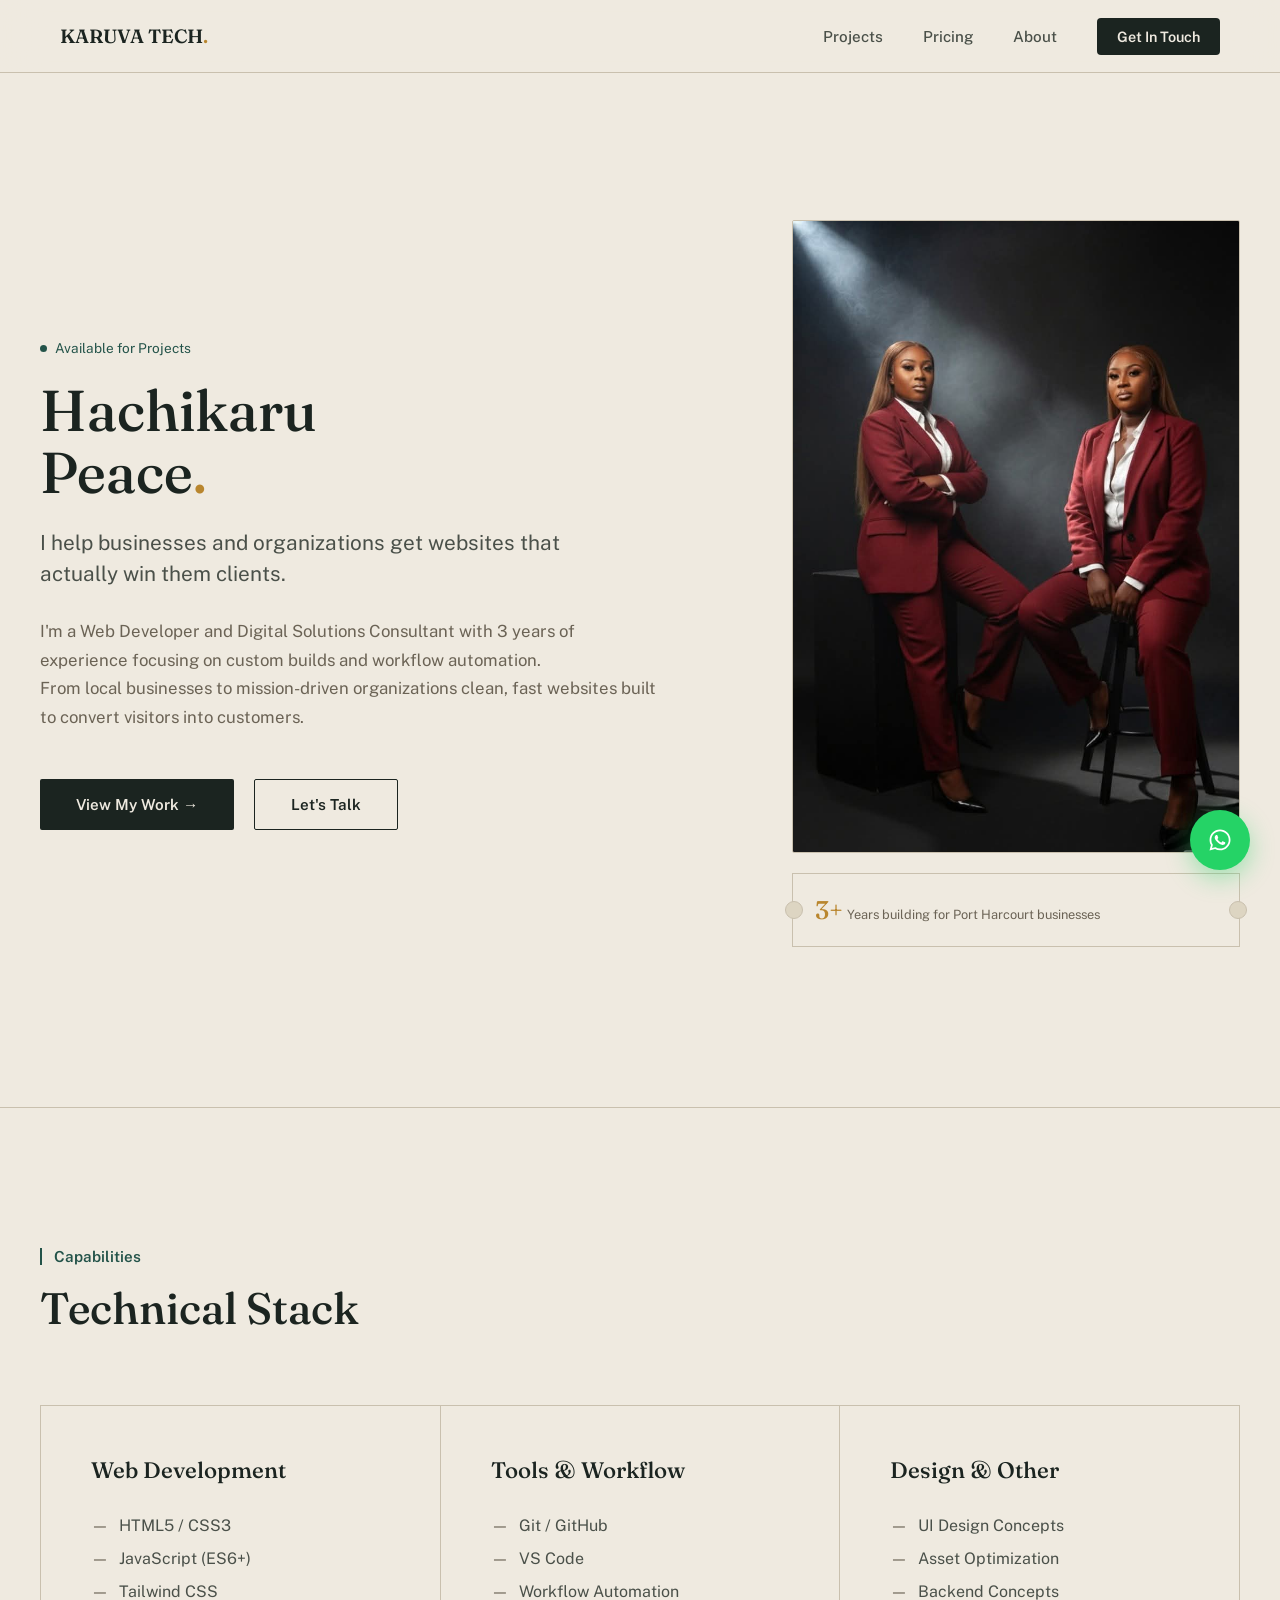
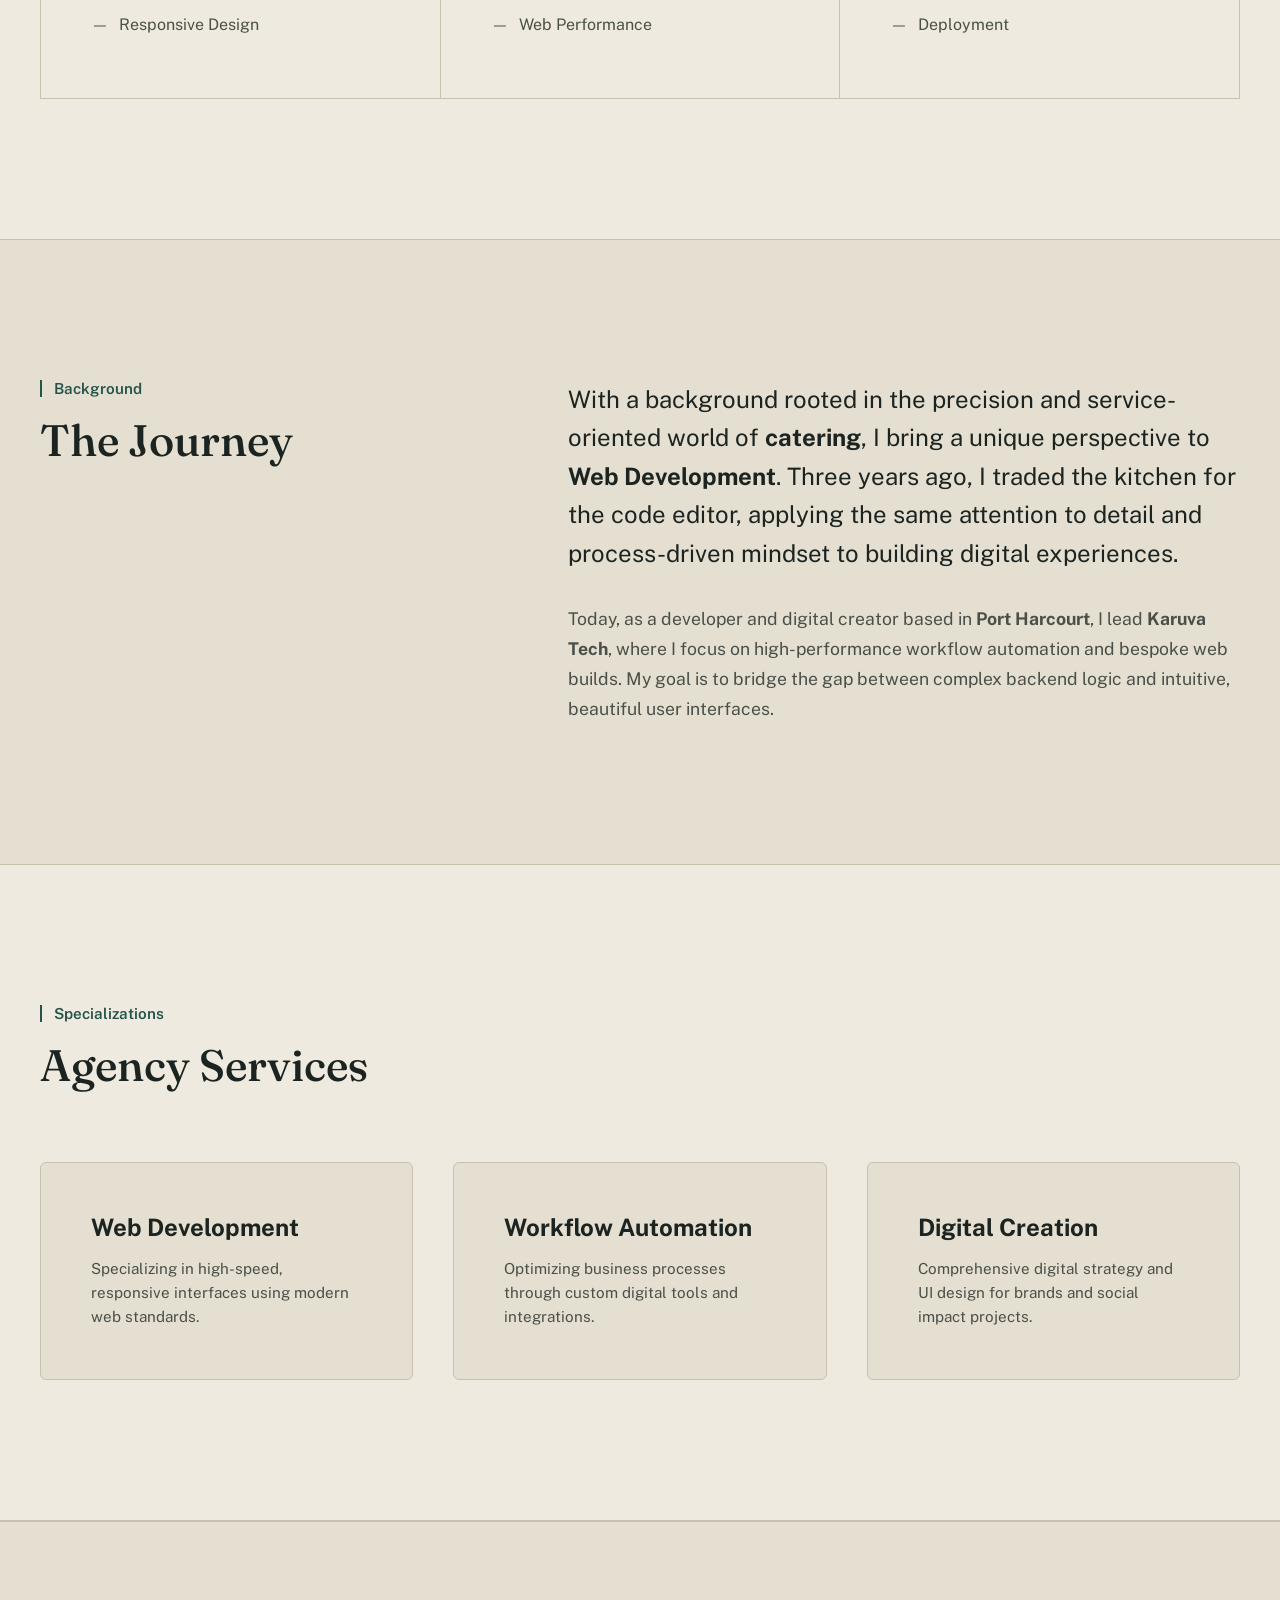
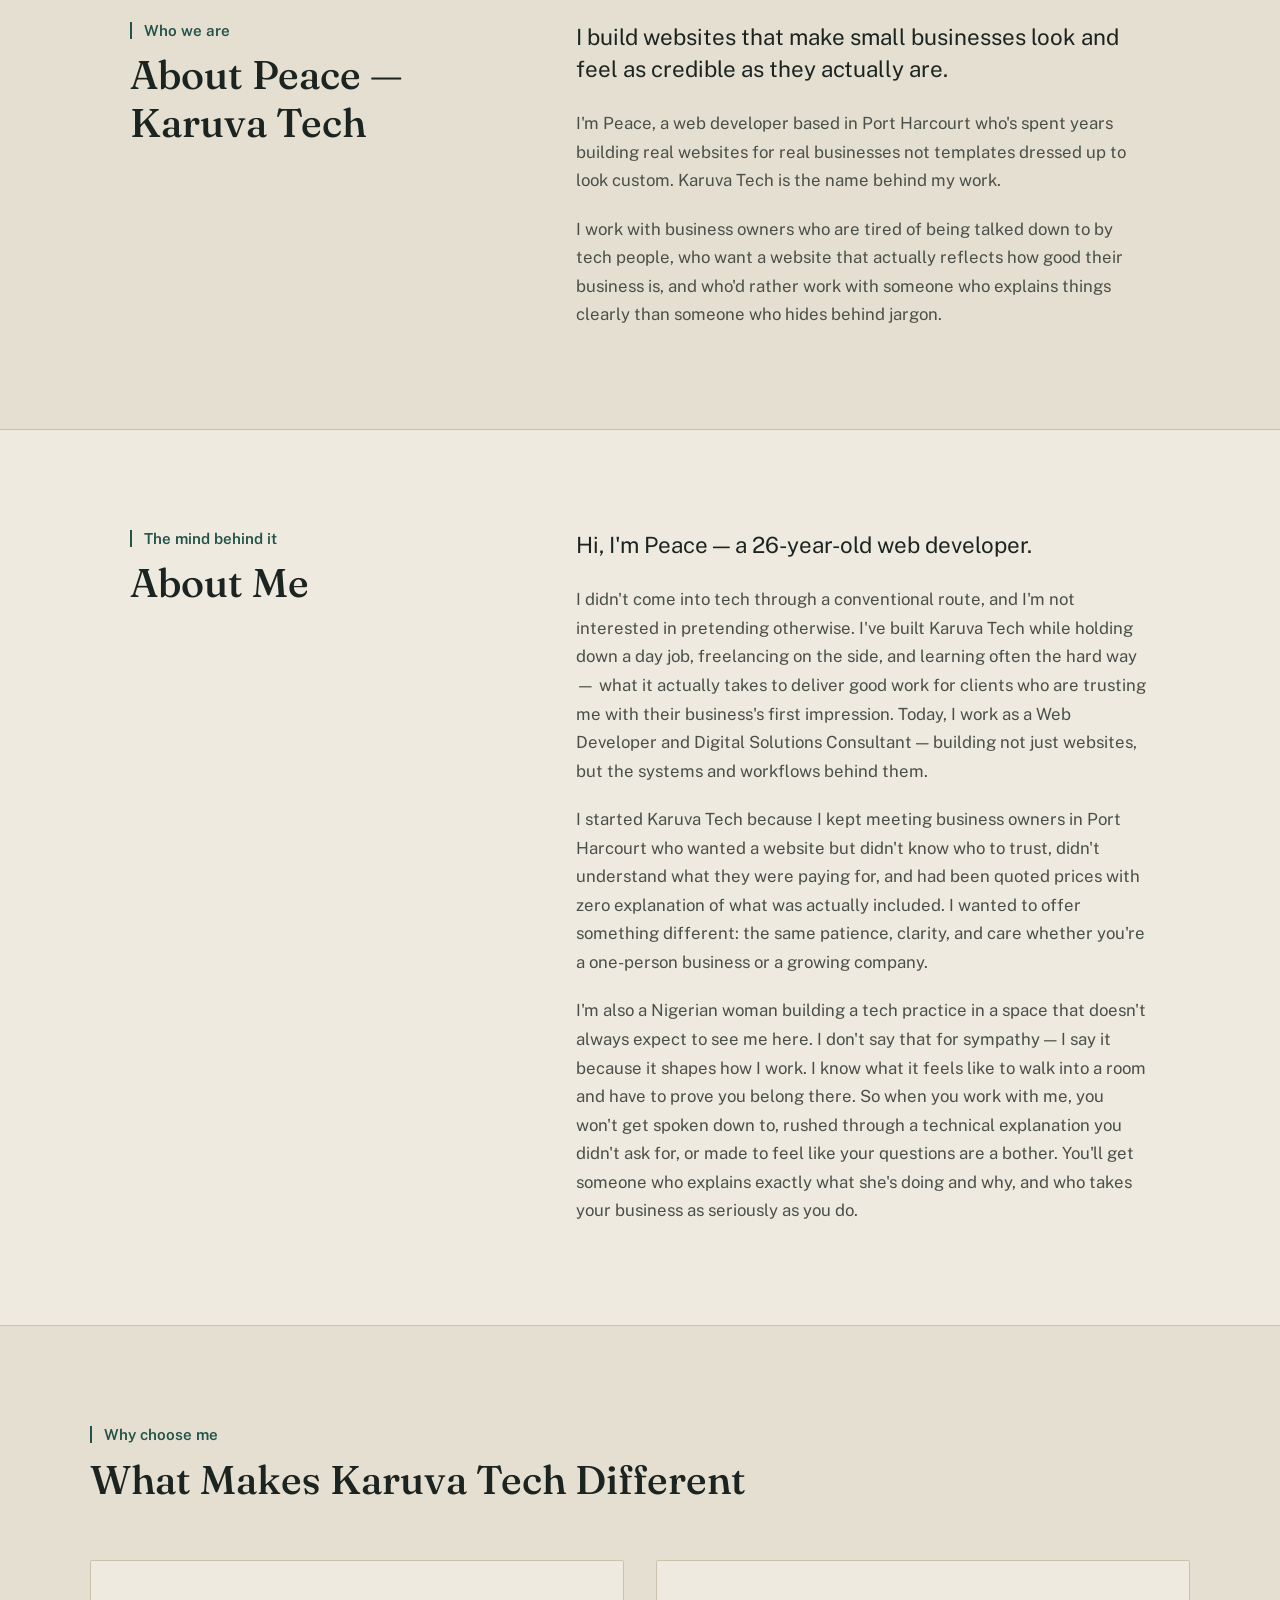
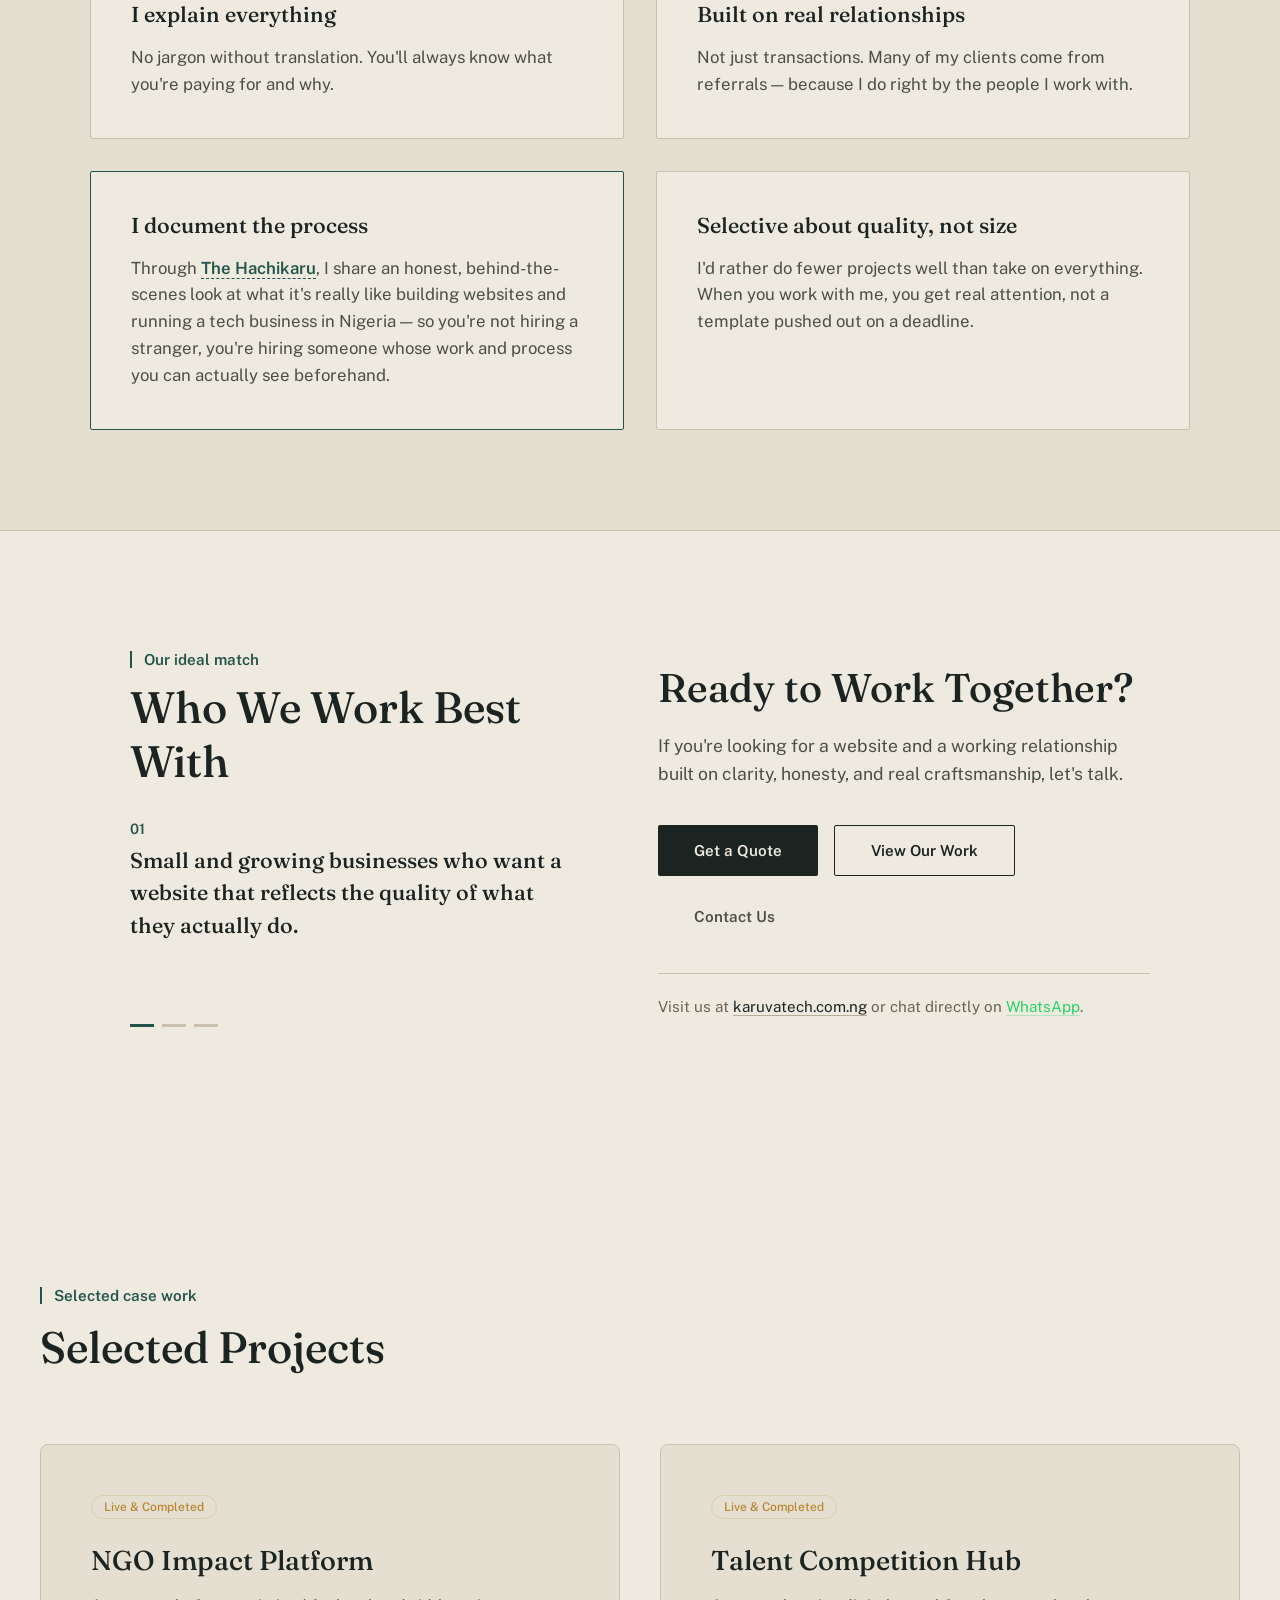
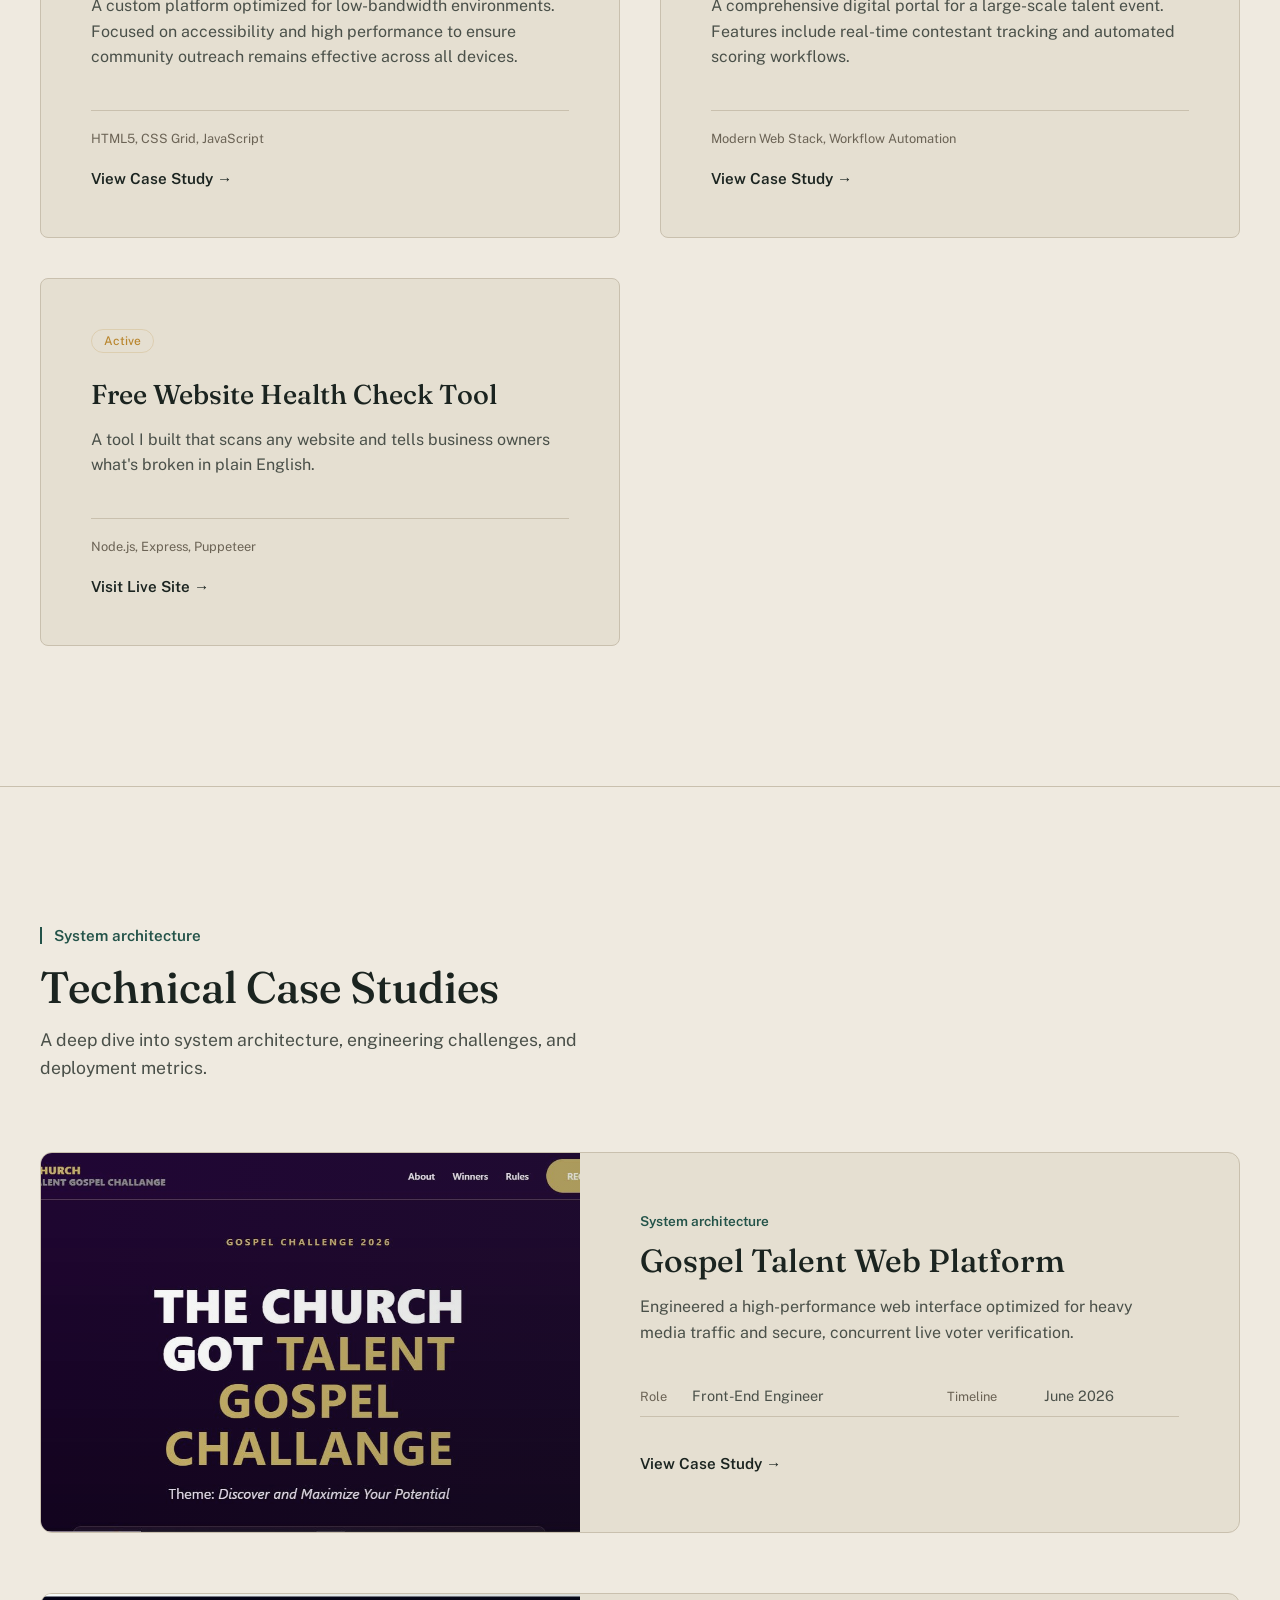
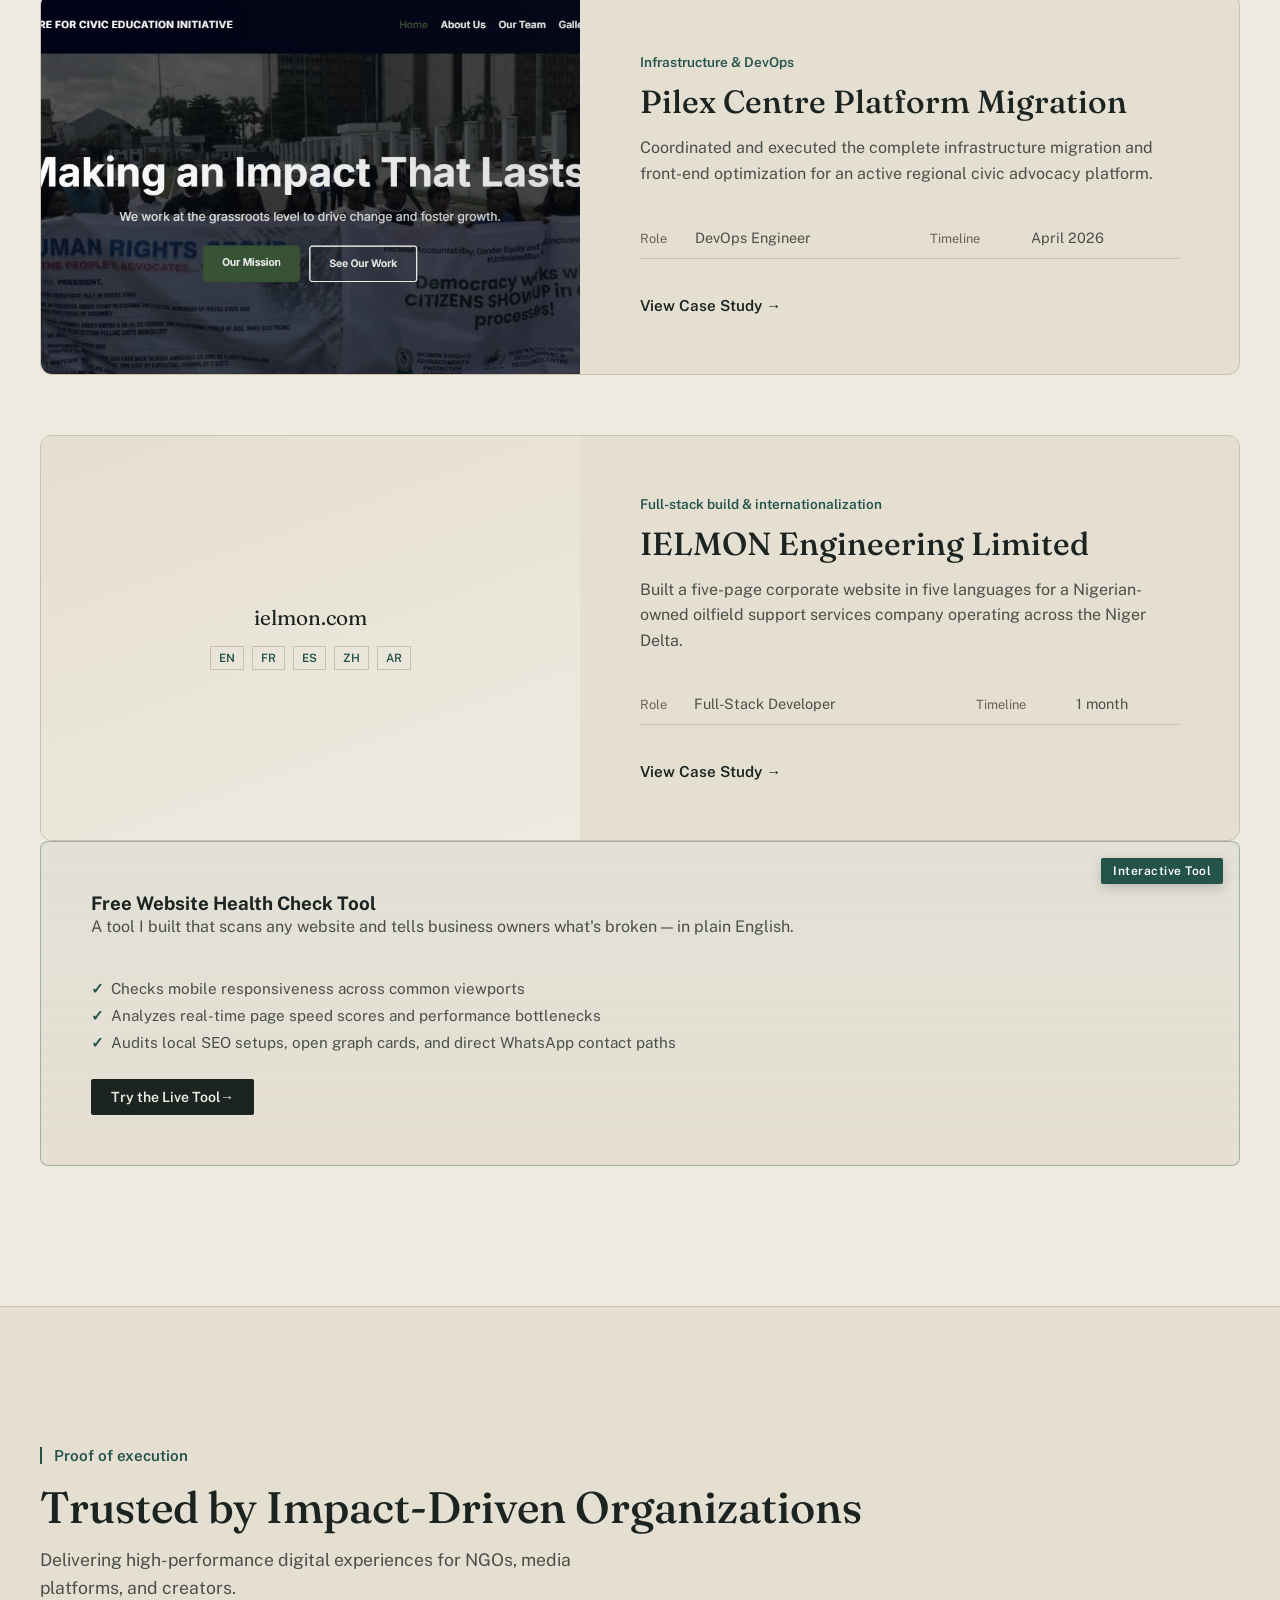
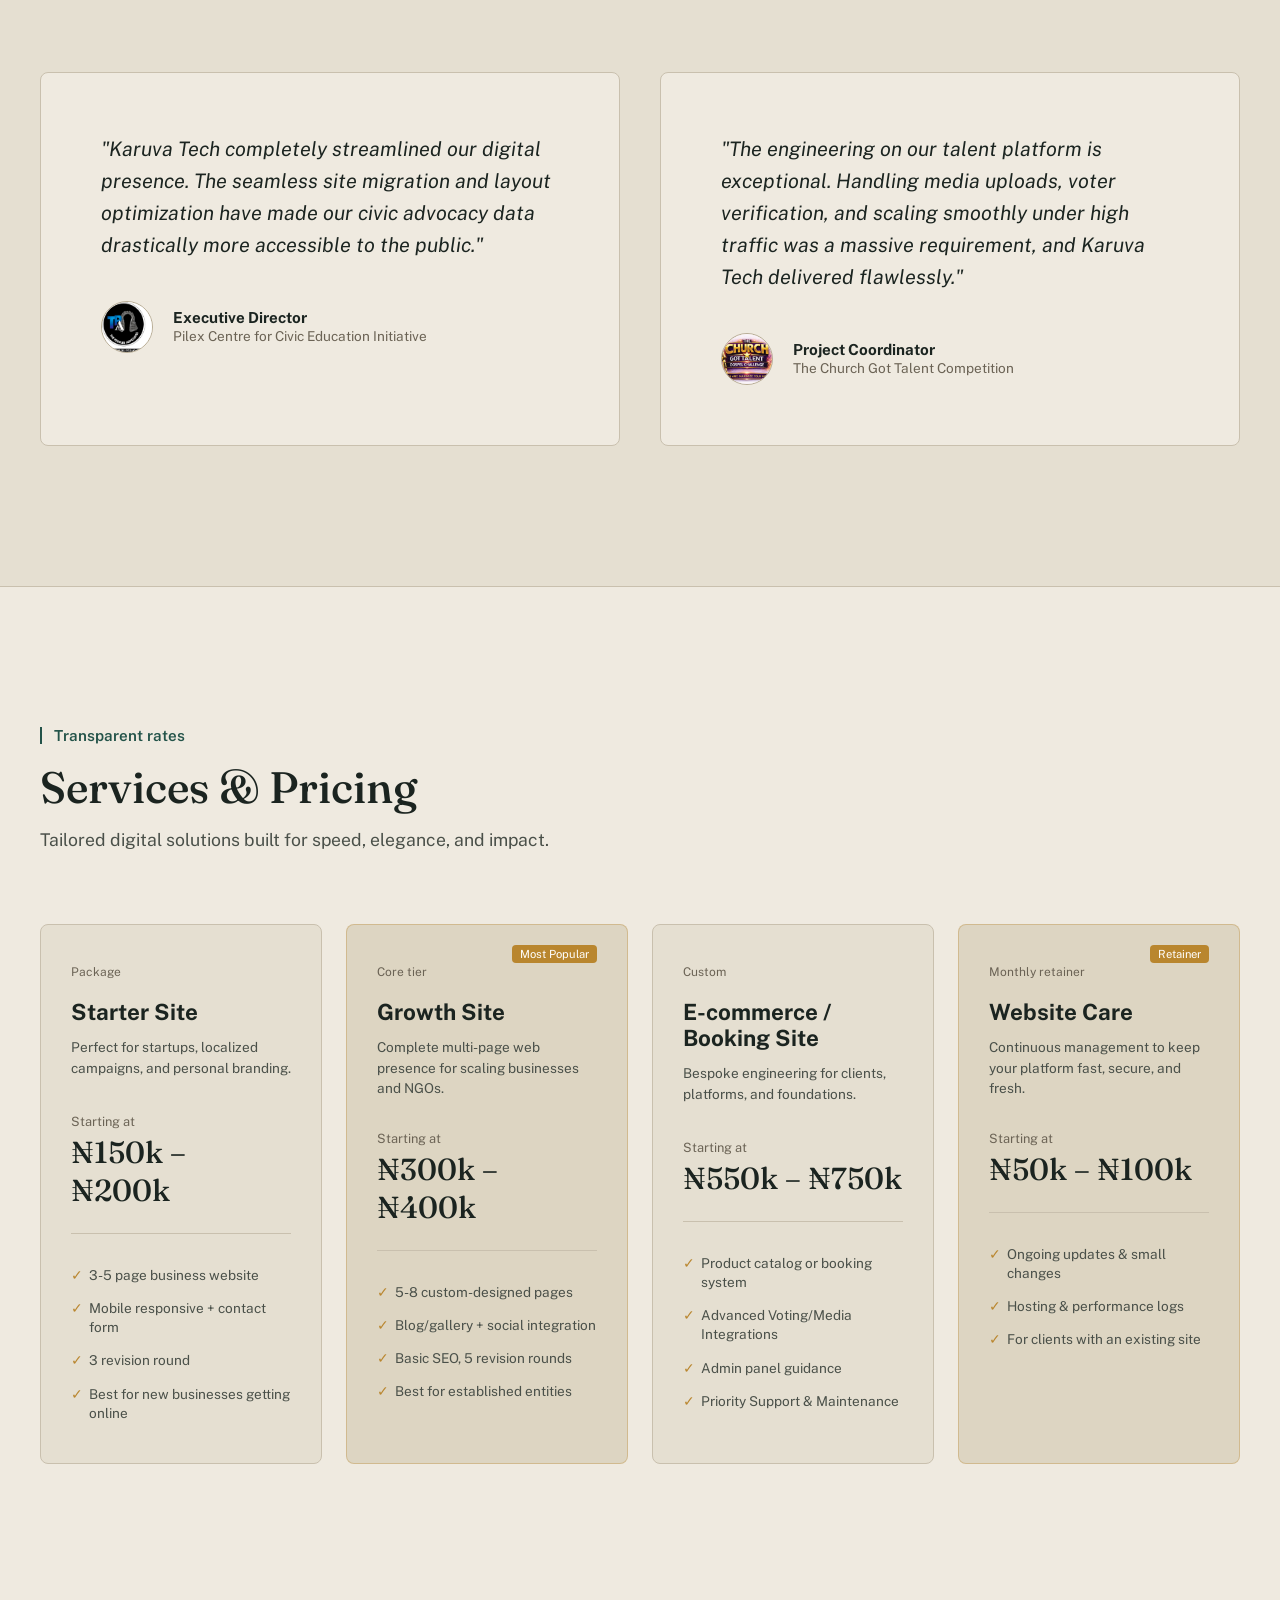
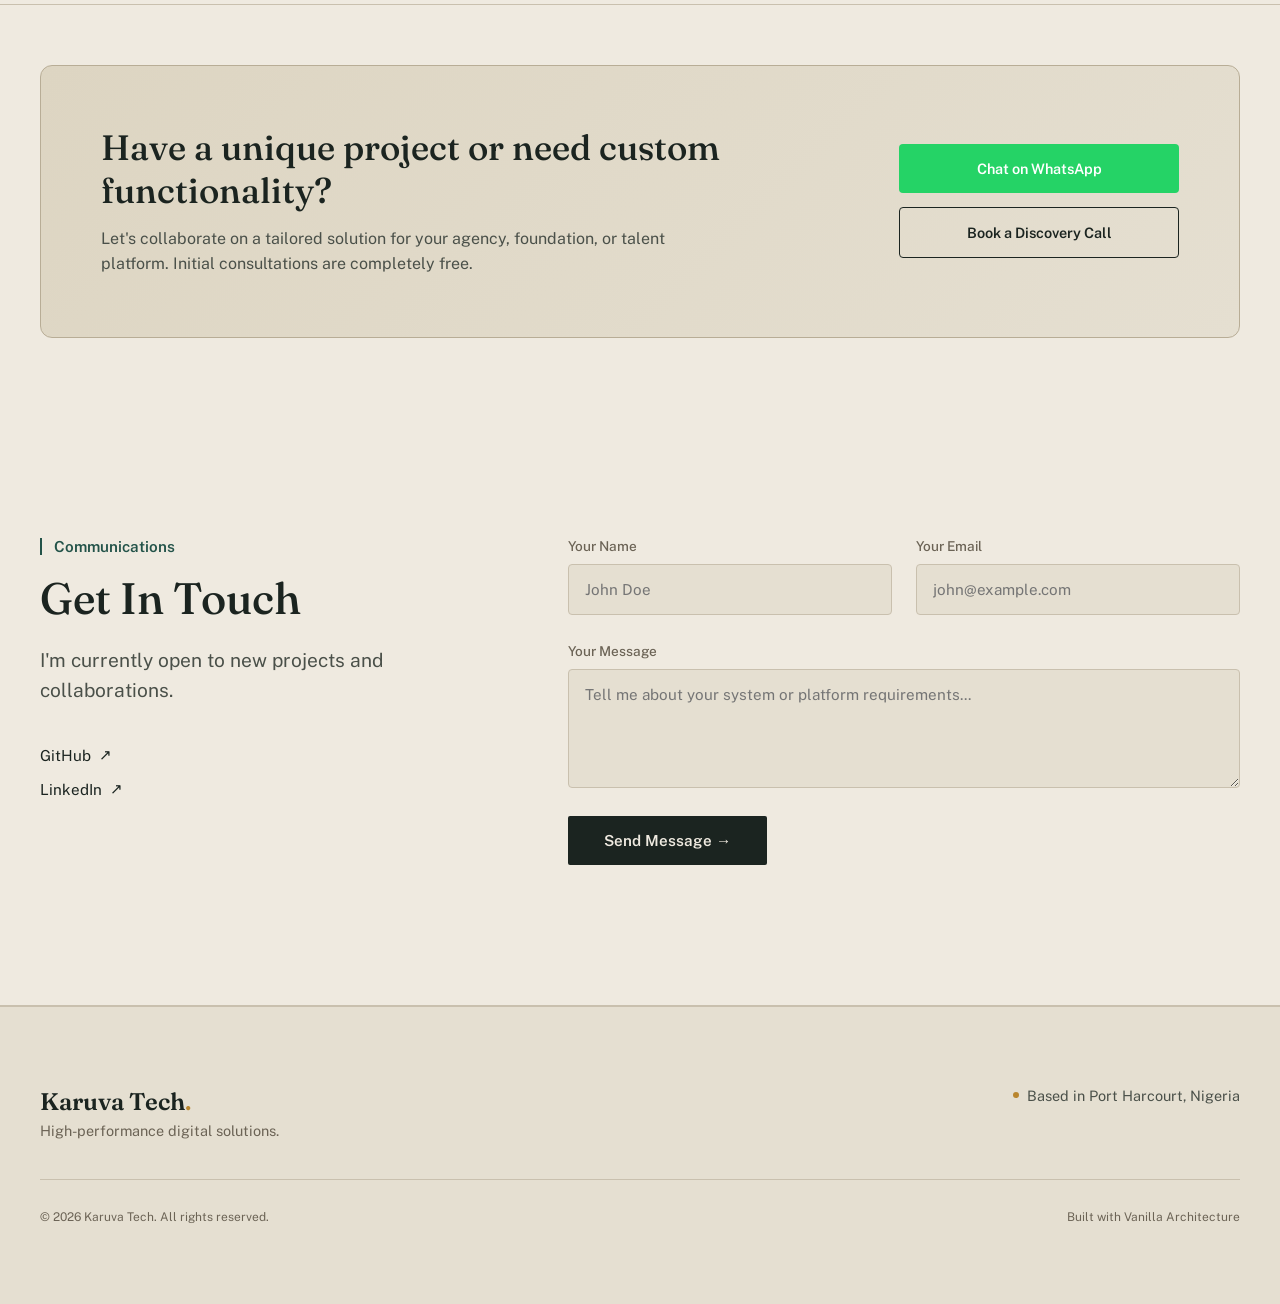
==== commit 29060e12: "Update pricing details in index.html" ====
--- a/index.html
+++ b/index.html
@@ -506,11 +506,11 @@
                     <div class="tier-meta">Package</div>
                     <h4>Starter Site</h4>
                     <p class="package-desc">Perfect for startups, localized campaigns, and personal branding.</p>
-                    <div class="price">Starting at <span class="amt">₦180k – ₦250k</span></div>
+                    <div class="price">Starting at <span class="amt">₦150k – ₦200k</span></div>
                     <ul class="features-list">
                         <li>3-5 page business website</li>
                         <li>Mobile responsive + contact form</li>
-                        <li>1 revision round</li>
+                        <li>3 revision round</li>
                         <li>Best for new businesses getting online</li>
                     </ul>
                 </div>
@@ -521,11 +521,11 @@
                     <div class="premium-badge">Most Popular</div>
                     <h4>Growth Site</h4>
                     <p class="package-desc">Complete multi-page web presence for scaling businesses and NGOs.</p>
-                    <div class="price">Starting at <span class="amt">₦350k – ₦450k</span></div>
+                    <div class="price">Starting at <span class="amt">₦300k – ₦400k</span></div>
                     <ul class="features-list">
                         <li>5-8 custom-designed pages</li>
                         <li>Blog/gallery + social integration</li>
-                        <li>Basic SEO, 2 revision rounds</li>
+                        <li>Basic SEO, 5 revision rounds</li>
                         <li>Best for established entities</li>
                     </ul>
                 </div>
@@ -550,7 +550,7 @@
                     <div class="premium-badge">Retainer</div>
                     <h4>Website Care</h4>
                     <p class="package-desc">Continuous management to keep your platform fast, secure, and fresh.</p>
-                    <div class="price">Starting at <span class="amt">₦100k – ₦180k</span></div>
+                    <div class="price">Starting at <span class="amt">₦50k – ₦100k</span></div>
                     <ul class="features-list">
                         <li>Ongoing updates & small changes</li>
                         <li>Hosting & performance logs</li>
--- a/style.css
+++ b/style.css
@@ -1823,3 +1823,68 @@
 .case-info-wrapper .project-link {
     margin-top: 8px;
 }
+
+
+/* Case card visual placeholder — used when no screenshot is available,
+   shows a language-tag pattern instead of a UI grab */
+.case-visual-placeholder {
+    width: 100%;
+    height: 100%;
+    display: flex;
+    flex-direction: column;
+    align-items: center;
+    justify-content: center;
+    gap: 16px;
+    background: linear-gradient(160deg, var(--bg-surface) 0%, var(--bg-main) 100%);
+}
+
+.case-visual-placeholder .placeholder-domain {
+    font-family: var(--font-display);
+    font-size: 1.3rem;
+    color: var(--text-primary);
+}
+
+.case-visual-placeholder .placeholder-langs {
+    display: flex;
+    gap: 8px;
+}
+
+.case-visual-placeholder .placeholder-langs span {
+    font-size: 0.72rem;
+    font-weight: 600;
+    color: var(--accent-teal);
+    border: 1px solid var(--border-color);
+    padding: 4px 8px;
+}
+
+/* Live-site link used on case pages that link out instead of embedding a screenshot */
+.case-live-link {
+    display: inline-flex;
+    align-items: center;
+    gap: 6px;
+    font-size: 0.95rem;
+    color: var(--accent-teal);
+    text-decoration: none;
+    border-bottom: 1px dashed var(--accent-teal);
+    margin: 24px 0 48px;
+}
+
+.case-live-link:hover {
+    color: var(--accent);
+    border-bottom-color: var(--accent);
+}
+
+.case-outcome-note {
+    font-family: var(--font-sans);
+    font-size: 0.95rem;
+    line-height: 1.6;
+    color: var(--text-secondary);
+    background: var(--bg-surface);
+    border-left: 2px solid var(--accent-teal);
+    padding: 18px 22px;
+    margin: 12px 0 60px;
+}
+
+.case-outcome-note strong {
+    color: var(--text-primary);
+}
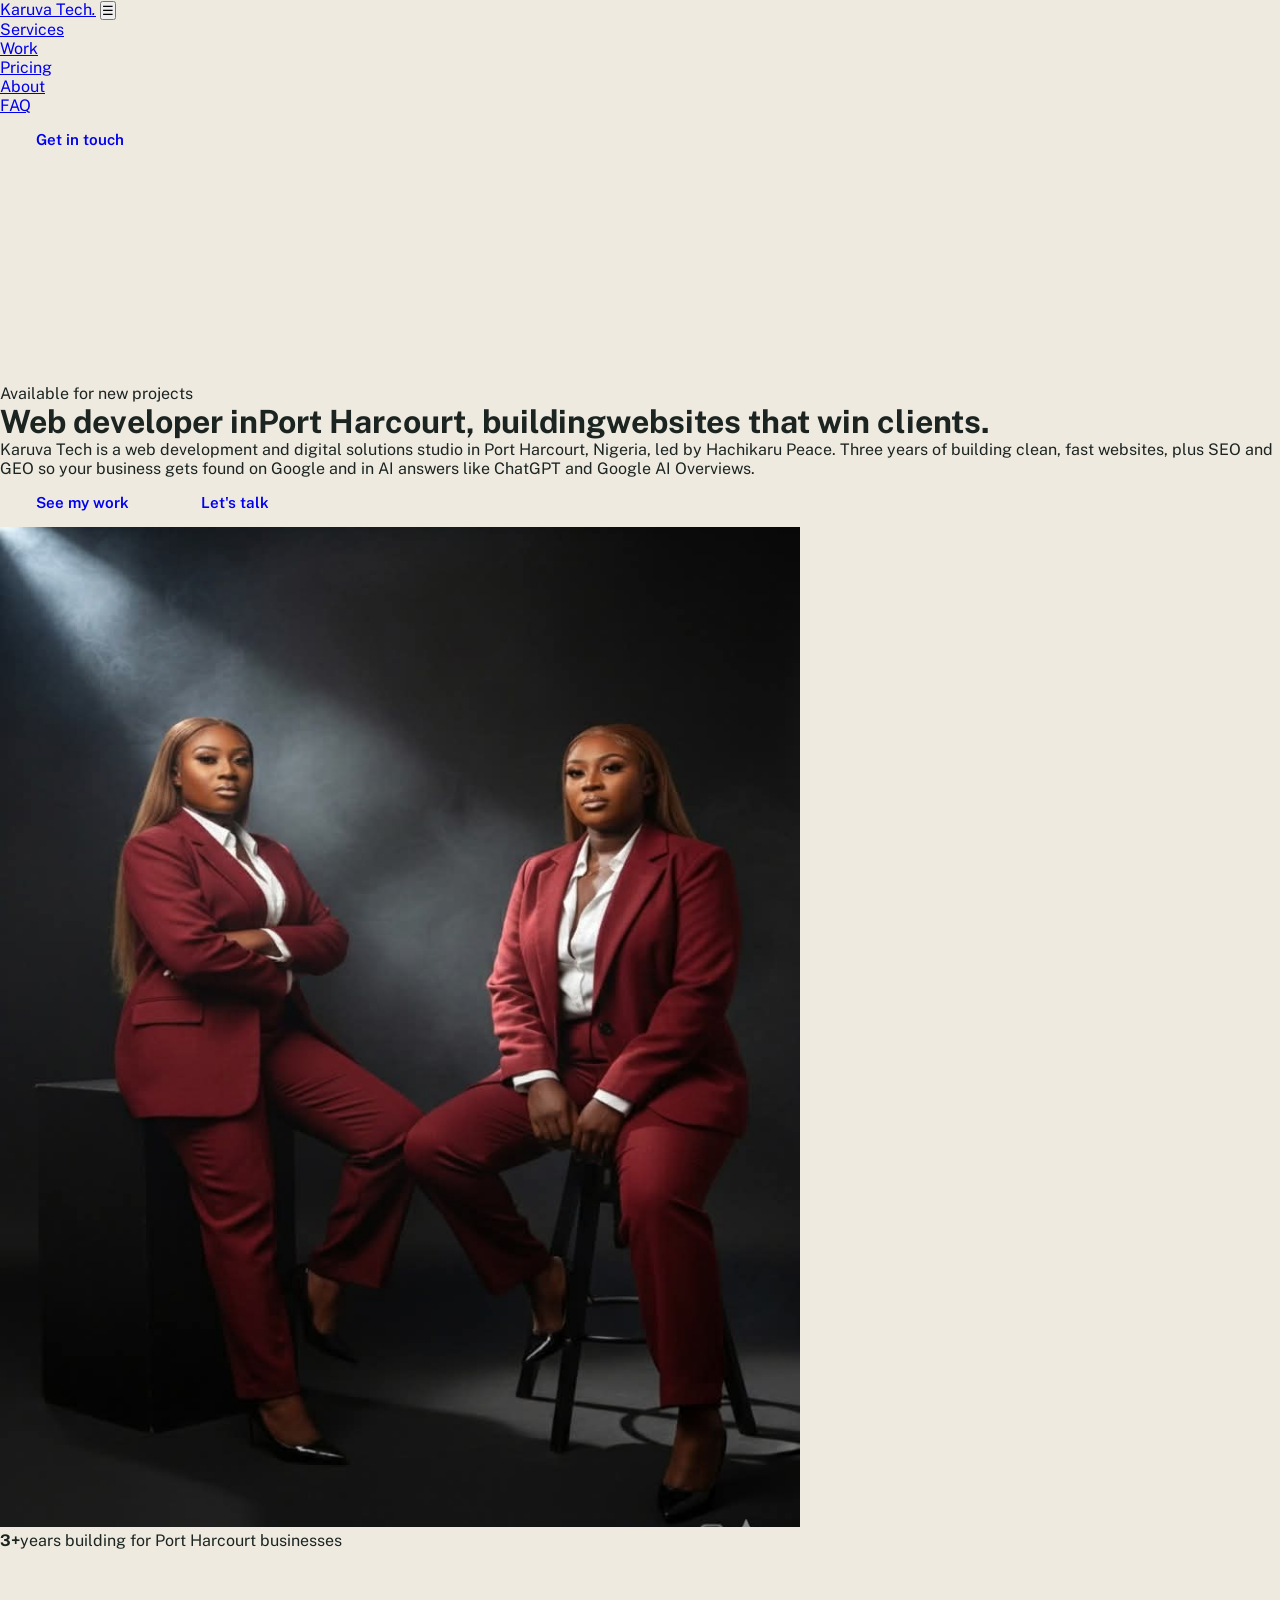
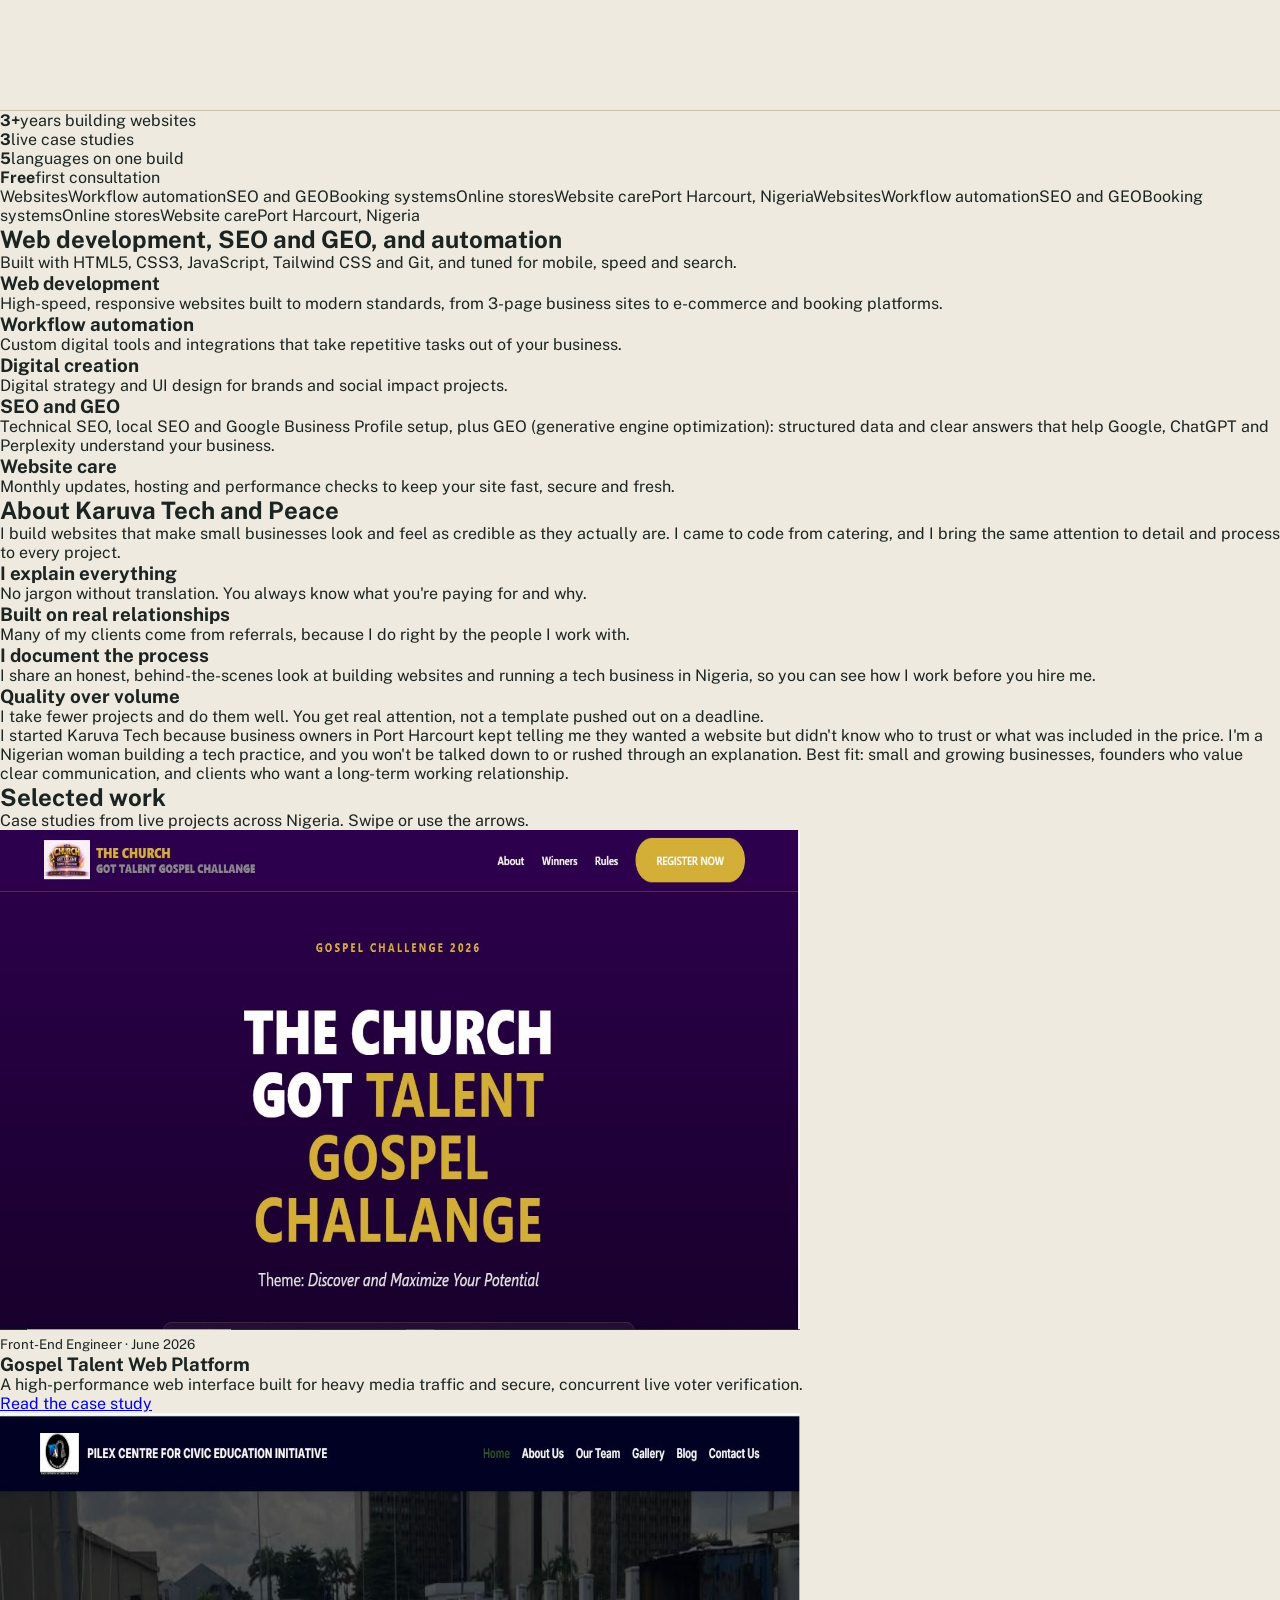
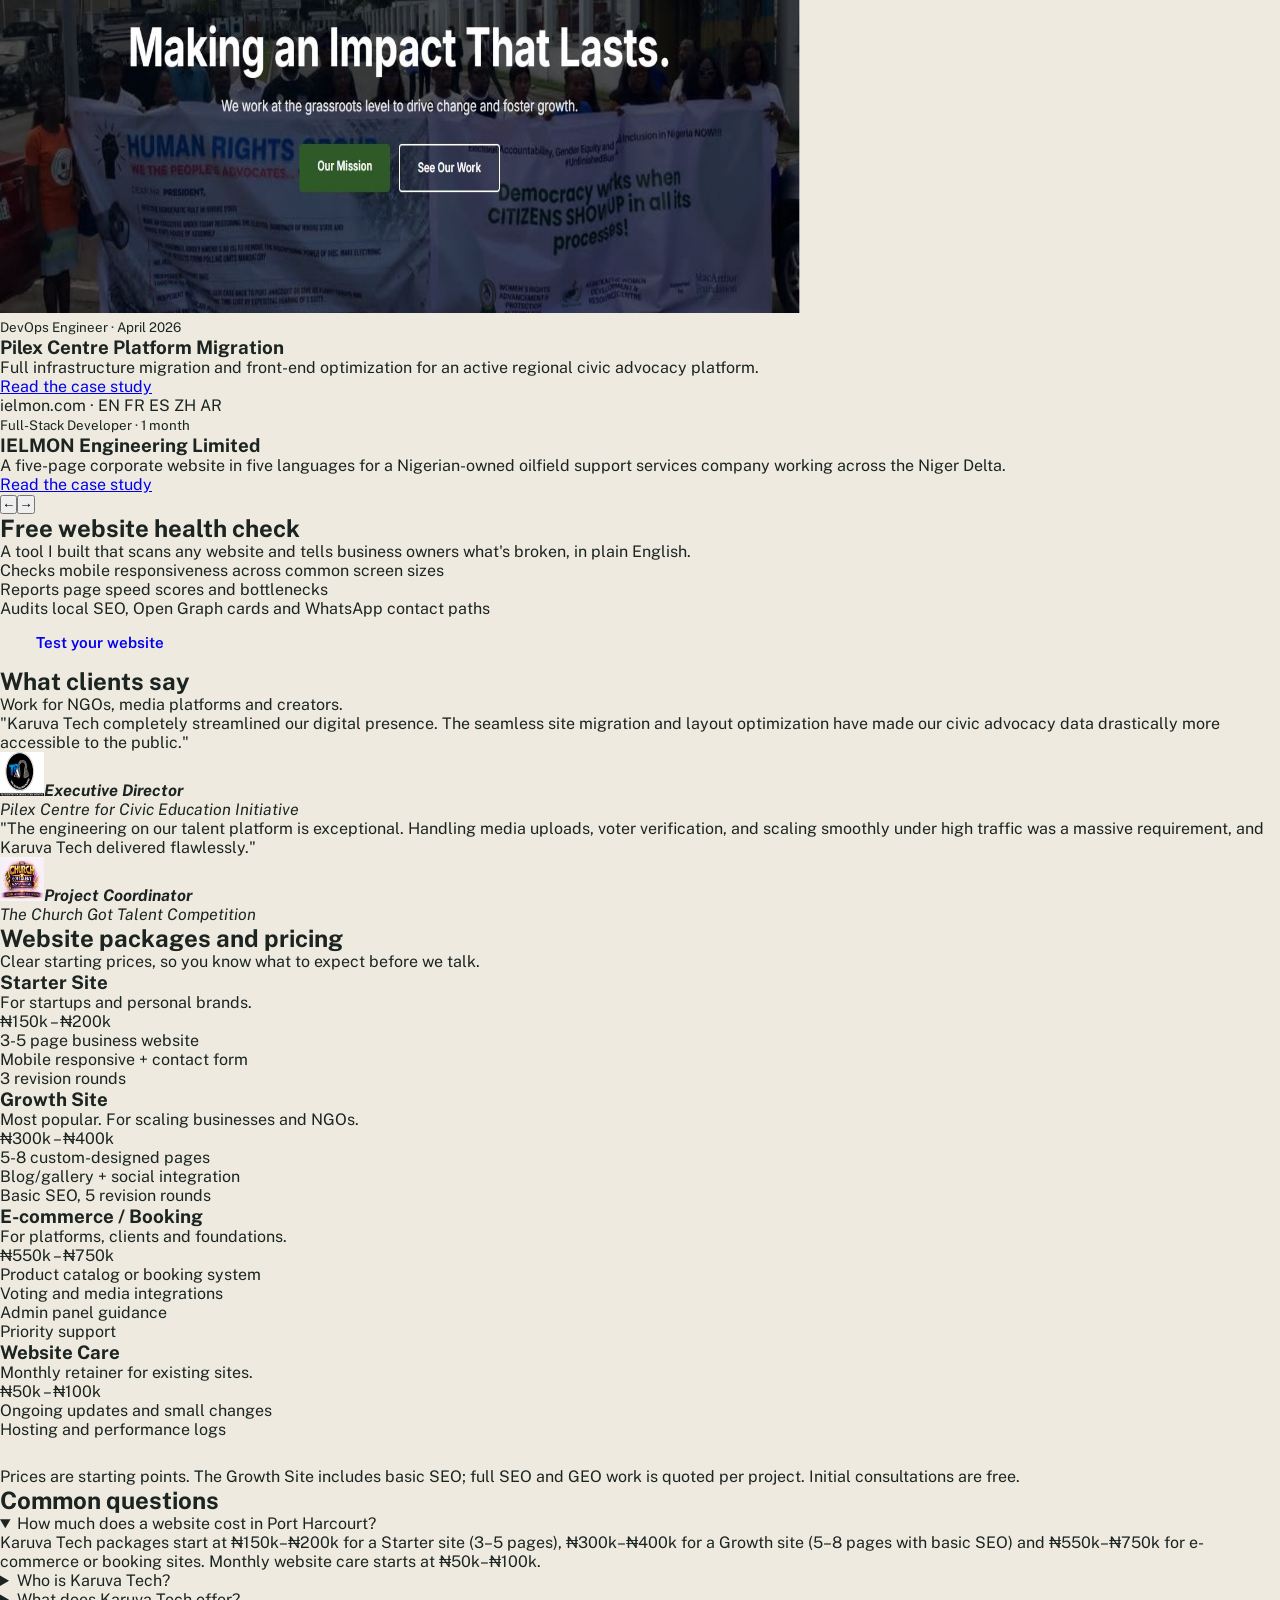
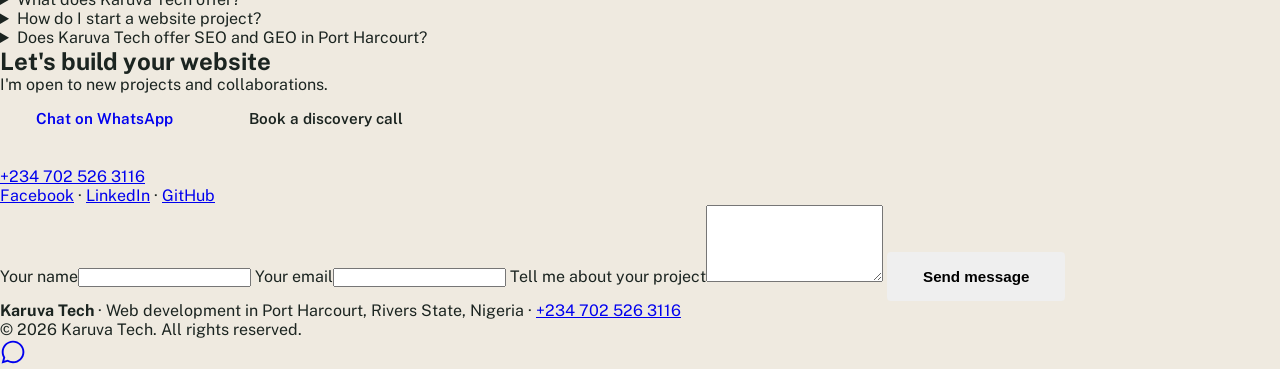
==== commit aa890e32: "Update index.html" ====
--- a/index.html
+++ b/index.html
@@ -1,681 +1,138 @@
 <!DOCTYPE html>
 <html lang="en">
 <head>
-    <meta charset="UTF-8">
-    <meta name="viewport" content="width=device-width, initial-scale=1.0">
-    <meta name="description" content="Karuva Tech - Web development, digital solutions, and workflow automation by Hachikaru Peace, based in Port Harcourt.">
-    <meta property="og:title" content=" Karuva Tech | Web Developer & Digital Solutions Consultant">
-    <meta property="og:description" content="High-performance web development, digital solutions, and workflow automation by Hachikaru Peace, based in Port Harcourt.">
-    <meta property="og:image" content="images/hachikaru.jpg">
-    <meta property="og:type" content="website">
-    <title>Hachikaru Peace | Web Developer & Digital Solutions Consultant</title>
-    <link rel="icon" type="image/png" href="images/favicon.png">
-    <link rel="preload" as="image" href="images/hachikaru.jpg">
-    <link rel="preconnect" href="https://fonts.googleapis.com">
-    <link rel="preconnect" href="https://fonts.gstatic.com" crossorigin>
-    <link href="https://fonts.googleapis.com/css2?family=Fraunces:opsz,wght@9..144,400;9..144,500;9..144,600&family=Public+Sans:wght@400;500;600;700;800&display=swap" rel="stylesheet">
-    <link rel="stylesheet" href="style.css">
+<meta charset="UTF-8">
+<meta name="viewport" content="width=device-width, initial-scale=1.0">
+<title>Karuva Tech | Web Developer & SEO Specialist in Port Harcourt, Nigeria</title>
+<meta name="description" content="Karuva Tech builds fast websites and helps Port Harcourt businesses get found on Google and AI search. Web development, SEO and GEO, workflow automation.">
+<link rel="canonical" href="https://www.karuvatech.com.ng/">
+<meta property="og:type" content="website">
+<meta property="og:url" content="https://www.karuvatech.com.ng/">
+<meta property="og:site_name" content="Karuva Tech">
+<meta property="og:title" content="Karuva Tech | Web Developer & SEO Specialist in Port Harcourt, Nigeria">
+<meta property="og:description" content="Fast, custom websites plus SEO and GEO for businesses and NGOs in Port Harcourt, by Hachikaru Peace.">
+<meta property="og:image" content="https://www.karuvatech.com.ng/images/hachikaru.jpg">
+<meta name="twitter:card" content="summary_large_image">
+<meta name="twitter:title" content="Karuva Tech | Web Developer & SEO Specialist in Port Harcourt, Nigeria">
+<meta name="twitter:image" content="https://www.karuvatech.com.ng/images/hachikaru.jpg">
+<link rel="icon" type="image/png" href="images/favicon.png">
+<link rel="preload" as="image" href="images/hachikaru.jpg">
+<link rel="preconnect" href="https://fonts.googleapis.com">
+<link rel="preconnect" href="https://fonts.gstatic.com" crossorigin>
+<link href="https://fonts.googleapis.com/css2?family=Fraunces:opsz,wght@9..144,400;9..144,500;9..144,600&family=Public+Sans:wght@400;600&display=swap" rel="stylesheet">
+<link rel="stylesheet" href="style.css">
+<script type="application/ld+json">
+{"@context":"https://schema.org","@graph":[
+{"@type":"ProfessionalService","@id":"https://www.karuvatech.com.ng/#org","name":"Karuva Tech","url":"https://www.karuvatech.com.ng/","logo":"https://www.karuvatech.com.ng/images/favicon.png","image":"https://www.karuvatech.com.ng/images/hachikaru.jpg","description":"Web development, digital solutions and workflow automation studio in Port Harcourt, Nigeria.","telephone":"+2347025263116","priceRange":"₦50,000–₦750,000","address":{"@type":"PostalAddress","addressLocality":"Port Harcourt","addressRegion":"Rivers State","addressCountry":"NG"},"areaServed":{"@type":"City","name":"Port Harcourt"},"founder":{"@id":"https://www.karuvatech.com.ng/#peace"},"knowsAbout":["Web development","Website design","Search engine optimization","Local SEO","Generative engine optimization","Workflow automation","Website performance"],"sameAs":["https://www.facebook.com/people/Karuva-Tech/100076221457776/"]},
+{"@type":"Person","@id":"https://www.karuvatech.com.ng/#peace","name":"Hachikaru Peace","jobTitle":"Web Developer and SEO and GEO Specialist","worksFor":{"@id":"https://www.karuvatech.com.ng/#org"},"sameAs":["https://www.linkedin.com/in/peace-hachikaru-amadi-70528927a/","https://github.com/angelau"]},
+{"@type":"FAQPage","mainEntity":[
+{"@type":"Question","name":"How much does a website cost in Port Harcourt?","acceptedAnswer":{"@type":"Answer","text":"Karuva Tech packages start at ₦150k–₦200k for a Starter site (3–5 pages), ₦300k–₦400k for a Growth site (5–8 pages with basic SEO) and ₦550k–₦750k for e-commerce or booking sites. Monthly website care starts at ₦50k–₦100k."}},
+{"@type":"Question","name":"Who is Karuva Tech?","acceptedAnswer":{"@type":"Answer","text":"Karuva Tech is a web development and digital solutions studio in Port Harcourt, Rivers State, Nigeria, led by web developer Hachikaru Peace. It builds fast, custom websites and workflow automation for small businesses, NGOs and organizations."}},
+{"@type":"Question","name":"What does Karuva Tech offer?","acceptedAnswer":{"@type":"Answer","text":"Custom website development, workflow automation, UI and digital strategy for brands, ongoing website care, and a free website health check tool at audit.karuvatech.com.ng that tests mobile responsiveness, speed and local SEO."}},
+{"@type":"Question","name":"How do I start a website project?","acceptedAnswer":{"@type":"Answer","text":"Chat on WhatsApp at +234 702 526 3116, send the contact form, or book a discovery call. Initial consultations are free."}},
+{"@type":"Question","name":"Does Karuva Tech offer SEO and GEO in Port Harcourt?","acceptedAnswer":{"@type":"Answer","text":"Yes. Karuva Tech offers technical SEO, local SEO, Google Business Profile setup and GEO (generative engine optimization), which structures your website with clear answers and schema markup so AI search tools can understand your business. Results take time and rankings cannot be guaranteed."}}]}]}
+</script>
 </head>
-<body class="road9-theme">
-   
-    <div id="scroll-progress"></div>
+<body class="home">
+<nav><div class="c">
+<a href="#" class="logo">Karuva Tech<i>.</i></a>
+<button id="mt" aria-label="Menu">&#9776;</button>
+<ul class="links">
+<li><a href="#services">Services</a></li><li><a href="#work">Work</a></li><li><a href="#pricing">Pricing</a></li><li><a href="#about">About</a></li><li><a href="#faq">FAQ</a></li>
+<li><a href="#contact" class="btn y">Get in touch</a></li>
+</ul></div></nav>
 
-    <!-- Premium Navigation -->
-    <nav class="navbar">
-        <div class="logo-container">
-            <a href="#" class="logo-link">
-                <span class="brand-logo-text">KARUVA TECH<span class="accent-dot">.</span></span>
-            </a>
-        </div>
-       
-        <div class="menu-toggle" id="mobile-menu-trigger">
-            <span></span>
-            <span></span>
-        </div>
-        <ul class="nav-links" id="nav-links-container">
-            <li><a href="#projects" class="nav-item">Projects</a></li>
-            <li><a href="#pricing" class="nav-item">Pricing</a></li>
-            
-            <li><a href="#about" class="nav-item">About</a></li>
-            <li><a href="#contact" class="nav-item-btn">Get In Touch</a></li>
-        </ul>
-    </nav>
+<header class="hero"><div class="c hg">
+<div>
+<div class="st">Available for new projects</div>
+<h1><span class="ln"><span>Web developer in</span></span><span class="ln"><span>Port Harcourt, building</span></span><span class="ln"><span>websites that win clients.</span></span></h1>
+<p class="lead">Karuva Tech is a web development and digital solutions studio in Port Harcourt, Nigeria, led by Hachikaru Peace. Three years of building clean, fast websites, plus SEO and GEO so your business gets found on Google and in AI answers like ChatGPT and Google AI Overviews.</p>
+<div class="row"><a href="#work" class="btn y">See my work</a><a href="#contact" class="btn o">Let's talk</a></div>
+</div>
+<div class="ph"><img src="images/hachikaru.jpg" alt="Hachikaru Peace, web developer in Port Harcourt, Nigeria" width="800" height="1000" fetchpriority="high"><p><b>3+</b>years building for Port Harcourt businesses</p></div>
+</div></header>
+<div class="stats c"><div><b data-n="3" data-s="+">3+</b><span>years building websites</span></div><div><b data-n="3">3</b><span>live case studies</span></div><div><b data-n="5">5</b><span>languages on one build</span></div><div><b>Free</b><span>first consultation</span></div></div>
+<div class="mq" aria-hidden="true"><div><span>Websites</span><span>Workflow automation</span><span>SEO and GEO</span><span>Booking systems</span><span>Online stores</span><span>Website care</span><span>Port Harcourt, Nigeria</span><span>Websites</span><span>Workflow automation</span><span>SEO and GEO</span><span>Booking systems</span><span>Online stores</span><span>Website care</span><span>Port Harcourt, Nigeria</span></div></div>
 
-    <!-- Hero Section -->
-    <header class="hero grid-bg">
-        <div class="container hero-split reveal">
-            <div class="hero-text">
-                <div class="kicker"><span class="kicker-dot"></span> Available for Projects</div>
-                <h1 class="display-title">Hachikaru Peace<span class="title-dot">.</span></h1>
-                <h2 class="sub-display-title">I help businesses and organizations get websites that actually win them clients.</h2>
-                <p class="description">
-                    I'm a Web Developer and Digital Solutions Consultant with 3 years of experience focusing on custom builds and workflow automation.
-                    <br>From local businesses to mission-driven organizations clean, fast websites built to convert visitors into customers.
-                </p>
-                <div class="hero-action-row">
-                    <a href="#projects" class="btn btn-primary">View My Work →</a>
-                    <a href="#contact" class="btn btn-secondary">Let's Talk</a>
-                </div>
-            </div>
+<section id="services"><div class="c">
+<h2>Web development, SEO and GEO, and automation</h2>
+<p class="sub">Built with HTML5, CSS3, JavaScript, Tailwind CSS and Git, and tuned for mobile, speed and search.</p>
+<div class="rows">
+<div><h3>Web development</h3><p>High-speed, responsive websites built to modern standards, from 3-page business sites to e-commerce and booking platforms.</p></div>
+<div><h3>Workflow automation</h3><p>Custom digital tools and integrations that take repetitive tasks out of your business.</p></div>
+<div><h3>Digital creation</h3><p>Digital strategy and UI design for brands and social impact projects.</p></div>
+<div><h3>SEO and GEO</h3><p>Technical SEO, local SEO and Google Business Profile setup, plus GEO (generative engine optimization): structured data and clear answers that help Google, ChatGPT and Perplexity understand your business.</p></div>
+<div><h3>Website care</h3><p>Monthly updates, hosting and performance checks to keep your site fast, secure and fresh.</p></div>
+</div></div></section>
 
-            <div class="hero-image-wrapper">
-                <div class="image-inner-frame">
-                    <img src="images/hachikaru.jpg" alt="Hachikaru Peace" class="hero-image">
-                </div>
-                <div class="floating-badge">
-                    <span class="badge-num">3+</span>
-                    <span class="badge-txt">Years building for Port Harcourt businesses</span>
-                </div>
-            </div>
-        </div>
-    </header>
+<section id="about" class="abt"><div class="c">
+<h2>About Karuva Tech and Peace</h2>
+<p class="sub">I build websites that make small businesses look and feel as credible as they actually are. I came to code from catering, and I bring the same attention to detail and process to every project.</p>
+<div class="two">
+<div><h3>I explain everything</h3><p>No jargon without translation. You always know what you're paying for and why.</p></div>
+<div><h3>Built on real relationships</h3><p>Many of my clients come from referrals, because I do right by the people I work with.</p></div>
+<div><h3>I document the process</h3><p>I share an honest, behind-the-scenes look at building websites and running a tech business in Nigeria, so you can see how I work before you hire me.</p></div>
+<div><h3>Quality over volume</h3><p>I take fewer projects and do them well. You get real attention, not a template pushed out on a deadline.</p></div>
+</div>
+<p class="sub">I started Karuva Tech because business owners in Port Harcourt kept telling me they wanted a website but didn't know who to trust or what was included in the price. I'm a Nigerian woman building a tech practice, and you won't be talked down to or rushed through an explanation. Best fit: small and growing businesses, founders who value clear communication, and clients who want a long-term working relationship.</p>
+</div></section>
 
-    <!-- Technical Stack Section -->
-    <section id="skills" class="section-padding">
-        <div class="container reveal">
-            <div class="section-header-row">
-                <span class="section-tag">Capabilities</span>
-                <h3 class="section-title">Technical Stack</h3>
-            </div>
-            <div class="skills-grid">
-                <div class="skill-category">
-                    <div class="skill-cat-header">
-                        <h4>Web Development</h4>
-                    </div>
-                    <ul>
-                        <li>HTML5 / CSS3</li>
-                        <li>JavaScript (ES6+)</li>
-                        <li>Tailwind CSS</li>
-                        <li>Responsive Design</li>
-                    </ul>
-                </div>
-                
-                <!-- Tools & Workflow -->
-                <div class="skill-category">
-                    <div class="skill-cat-header">
-                        <h4>Tools & Workflow</h4>
-                    </div>
-                    <ul>
-                        <li>Git / GitHub</li>
-                        <li>VS Code</li>
-                        <li>Workflow Automation</li>
-                        <li>Web Performance</li>
-                    </ul>
-                </div>
+<section id="work"><div class="c">
+<h2>Selected work</h2>
+<p class="sub">Case studies from live projects across Nigeria. Swipe or use the arrows.</p>
+<div class="car"><div class="trk" id="trk">
+<div class="case"><img src="images/the%20church%20got%20talent%20screenshoot.JPG" alt="Gospel Talent web platform interface" loading="lazy" width="800" height="500"><div><small>Front-End Engineer · June 2026</small><h3>Gospel Talent Web Platform</h3><p>A high-performance web interface built for heavy media traffic and secure, concurrent live voter verification.</p><a class="l" href="projects/gospel-talent.html">Read the case study</a></div></div>
+<div class="case"><img src="images/pilex%20centre%20screenshoot.JPG" alt="Pilex Centre website after migration" loading="lazy" width="800" height="500"><div><small>DevOps Engineer · April 2026</small><h3>Pilex Centre Platform Migration</h3><p>Full infrastructure migration and front-end optimization for an active regional civic advocacy platform.</p><a class="l" href="projects/pilex-centre.html">Read the case study</a></div></div>
+<div class="case"><div class="ph3">ielmon.com · EN FR ES ZH AR</div><div><small>Full-Stack Developer · 1 month</small><h3>IELMON Engineering Limited</h3><p>A five-page corporate website in five languages for a Nigerian-owned oilfield support services company working across the Niger Delta.</p><a class="l" href="projects/ielmon.html">Read the case study</a></div></div>
+</div>
+<div class="ctl"><button id="pv" aria-label="Previous project">&larr;</button><button id="nx" aria-label="Next project">&rarr;</button><div class="pb"><i id="pi"></i></div></div></div>
+</div></section>
 
-                <!-- Design & Others -->
-                <div class="skill-category">
-                    <div class="skill-cat-header">
-                        <h4>Design & Other</h4>
-                    </div>
-                    <ul>
-                        <li>UI Design Concepts</li>
-                        <li>Asset Optimization</li>
-                        <li>Backend Concepts</li>
-                        <li>Deployment</li>
-                    </ul>
-                </div>
-            </div>
-        </div>
-    </section>
+<section class="tool"><div class="c two">
+<div><h2>Free website health check</h2><p>A tool I built that scans any website and tells business owners what's broken, in plain English.</p></div>
+<div><ul><li>Checks mobile responsiveness across common screen sizes</li><li>Reports page speed scores and bottlenecks</li><li>Audits local SEO, Open Graph cards and WhatsApp contact paths</li></ul><p><a href="https://audit.karuvatech.com.ng" target="_blank" rel="noopener noreferrer" class="btn y">Test your website</a></p></div>
+</div></section>
 
-    <!-- About Section -->
-    <section id="about" class="section-padding dark-bg-split">
-        <div class="container reveal">
-            <div class="about-grid-wrapper">
-                <div class="about-sticky-side">
-                    <span class="section-tag">Background</span>
-                    <h3 class="section-title">The Journey</h3>
-                </div>
-                <div class="about-content-side">
-                    <p class="lead-paragraph">
-                        With a background rooted in the precision and service-oriented world of <strong>catering</strong>, 
-                        I bring a unique perspective to <strong>Web Development</strong>. Three years ago, 
-                        I traded the kitchen for the code editor, applying the same attention to detail and 
-                        process-driven mindset to building digital experiences.
-                    </p>
-                    <p class="secondary-paragraph">
-                        Today, as a developer and digital creator based in <strong>Port Harcourt</strong>, 
-                        I lead <strong>Karuva Tech</strong>, where I focus on high-performance workflow automation 
-                        and bespoke web builds. My goal is to bridge the gap between complex backend logic 
-                        and intuitive, beautiful user interfaces.
-                    </p>
-                </div>
-            </div>
-        </div>
-    </section>
+<section class="tsec"><div class="c">
+<h2>What clients say</h2><p class="sub">Work for NGOs, media platforms and creators.</p>
+<div class="q tsl">
+<figure><blockquote>"Karuva Tech completely streamlined our digital presence. The seamless site migration and layout optimization have made our civic advocacy data drastically more accessible to the public."</blockquote><cite><img src="images/pilex%20centre%20logo.jpg" alt="Pilex Centre logo" loading="lazy" width="44" height="44"><span><b>Executive Director</b><br>Pilex Centre for Civic Education Initiative</span></cite></figure>
+<figure><blockquote>"The engineering on our talent platform is exceptional. Handling media uploads, voter verification, and scaling smoothly under high traffic was a massive requirement, and Karuva Tech delivered flawlessly."</blockquote><cite><img src="images/The%20Church%20Got%20Talent%20logo.jpg" alt="The Church Got Talent logo" loading="lazy" width="44" height="44"><span><b>Project Coordinator</b><br>The Church Got Talent Competition</span></cite></figure>
+</div></div></section>
 
-    <!-- Agency Services Section -->
-    <section id="services" class="section-padding">
-        <div class="container reveal">
-            <div class="section-header-row">
-                <span class="section-tag">Specializations</span>
-                <h3 class="section-title">Agency Services</h3>
-            </div>
-            <div class="services-grid">
-                <div class="service-card">
-                    <h4>Web Development</h4>
-                    <p>Specializing in high-speed, responsive interfaces using modern web standards.</p>
-                </div>
-                <div class="service-card">
-                    <h4>Workflow Automation</h4>
-                    <p>Optimizing business processes through custom digital tools and integrations.</p>
-                </div>
-                <div class="service-card">
-                    <h4>Digital Creation</h4>
-                    <p>Comprehensive digital strategy and UI design for brands and social impact projects.</p>
-                </div>
-            </div>
-        </div>
-    </section>
+<section id="pricing" class="abt"><div class="c">
+<h2>Website packages and pricing</h2><p class="sub">Clear starting prices, so you know what to expect before we talk.</p>
+<div class="pg">
+<div class="pc"><h3>Starter Site</h3><p>For startups and personal brands.</p><div class="a">₦150k – ₦200k</div><ul><li>3-5 page business website</li><li>Mobile responsive + contact form</li><li>3 revision rounds</li></ul></div>
+<div class="pc f"><h3>Growth Site</h3><p>Most popular. For scaling businesses and NGOs.</p><div class="a">₦300k – ₦400k</div><ul><li>5-8 custom-designed pages</li><li>Blog/gallery + social integration</li><li>Basic SEO, 5 revision rounds</li></ul></div>
+<div class="pc"><h3>E-commerce / Booking</h3><p>For platforms, clients and foundations.</p><div class="a">₦550k – ₦750k</div><ul><li>Product catalog or booking system</li><li>Voting and media integrations</li><li>Admin panel guidance</li><li>Priority support</li></ul></div>
+<div class="pc"><h3>Website Care</h3><p>Monthly retainer for existing sites.</p><div class="a">₦50k – ₦100k</div><ul><li>Ongoing updates and small changes</li><li>Hosting and performance logs</li></ul></div>
+</div>
+<p class="sub" style="margin:28px 0 0">Prices are starting points. The Growth Site includes basic SEO; full SEO and GEO work is quoted per project. Initial consultations are free.</p>
+</div></section>
 
-    <!-- About Section -->
-    <section id="about" class="about-section">
-        <div class="container about-grid">
-            <div class="about-header">
-                <span class="section-tagline">Who we are</span>
-                <h2 class="section-title">About Peace — Karuva Tech</h2>
-            </div>
-            <div class="about-content">
-                <p class="about-lead">
-                    I build websites that make small businesses look and feel as credible as they actually are.
-                </p>
-                <div class="about-body">
-                    <p>
-                      I'm Peace, a web developer based in Port Harcourt who's spent years building real websites for real businesses not templates dressed up to look custom. Karuva Tech is the name behind my work.
-                    </p>
-                    <p>
-                        I work with business owners who are tired of being talked down to by tech people, who want a website that actually reflects how good their business is, and who'd rather work with someone who explains things clearly than someone who hides behind jargon.
-                    </p>
-                </div>
-            </div>
-        </div>
-    </section>
+<section id="faq"><div class="c">
+<h2>Common questions</h2>
+<details open><summary>How much does a website cost in Port Harcourt?</summary><p>Karuva Tech packages start at ₦150k–₦200k for a Starter site (3–5 pages), ₦300k–₦400k for a Growth site (5–8 pages with basic SEO) and ₦550k–₦750k for e-commerce or booking sites. Monthly website care starts at ₦50k–₦100k.</p></details>
+<details><summary>Who is Karuva Tech?</summary><p>Karuva Tech is a web development and digital solutions studio in Port Harcourt, Rivers State, Nigeria, led by web developer Hachikaru Peace. It builds fast, custom websites and workflow automation for small businesses, NGOs and organizations.</p></details>
+<details><summary>What does Karuva Tech offer?</summary><p>Custom website development, workflow automation, UI and digital strategy for brands, ongoing website care, and a free website health check tool at audit.karuvatech.com.ng that tests mobile responsiveness, speed and local SEO.</p></details>
+<details><summary>How do I start a website project?</summary><p>Chat on WhatsApp at +234 702 526 3116, send the contact form, or book a discovery call. Initial consultations are free.</p></details>
+<details><summary>Does Karuva Tech offer SEO and GEO in Port Harcourt?</summary><p>Yes. Karuva Tech offers technical SEO, local SEO, Google Business Profile setup and GEO (generative engine optimization), which structures your website with clear answers and schema markup so AI search tools can understand your business. Results take time and rankings cannot be guaranteed.</p></details>
+</div></section>
 
-    <!-- Founder Section -->
-    <section id="founder" class="founder-section">
-        <div class="container founder-grid">
-            <div class="founder-header">
-                <span class="section-tagline">The mind behind it</span>
-                <h2 class="section-title">About Me</h2>
-            </div>
-            <div class="founder-content">
-                <p class="founder-lead">
-                    Hi, I'm Peace — a 26-year-old web developer.
-                </p>
-                <div class="founder-body">
-                    <p>
-                        I didn't come into tech through a conventional route, and I'm not interested in pretending otherwise. I've built Karuva Tech while holding down a day job, freelancing on the side, and learning often the hard way — what it actually takes to deliver good work for clients who are trusting me with their business's first impression.
-                        Today, I work as a Web Developer and Digital Solutions Consultant — building not just websites, but the systems and workflows behind them.
-                    </p>
-                    <p>
-                        I started Karuva Tech because I kept meeting business owners in Port Harcourt who wanted a website but didn't know who to trust, didn't understand what they were paying for, and had been quoted prices with zero explanation of what was actually included. I wanted to offer something different: the same patience, clarity, and care whether you're a one-person business or a growing company.
-                    </p>
-                    <p>
-                        I'm also a Nigerian woman building a tech practice in a space that doesn't always expect to see me here. I don't say that for sympathy — I say it because it shapes how I work. I know what it feels like to walk into a room and have to prove you belong there. So when you work with me, you won't get spoken down to, rushed through a technical explanation you didn't ask for, or made to feel like your questions are a bother. You'll get someone who explains exactly what she's doing and why, and who takes your business as seriously as you do.
-                    </p>
-                </div>
-            </div>
-        </div>
-    </section>
-    <!-- What Makes Us Different Section -->
-    <section id="different" class="features-section">
-        <div class="container">
-            <div class="features-header">
-                <span class="section-tagline">Why choose me</span>
-                <h2 class="section-title">What Makes Karuva Tech Different</h2>
-            </div>
-            
-            <div class="features-grid">
-                <!-- Point 1 -->
-                <div class="feature-card">
-                    <h3 class="feature-title">I explain everything</h3>
-                    <p class="feature-text">No jargon without translation. You'll always know what you're paying for and why.</p>
-                </div>
+<section id="contact" class="abt"><div class="c cg">
+<div><h2>Let's build your website</h2><p class="sub">I'm open to new projects and collaborations.</p>
+<p><a class="btn y" href="https://wa.me/2347025263116?text=Hello%20Karuva%20Tech,%20I'd%20like%20to%20discuss%20a%20web%20development%20project." target="_blank" rel="noopener noreferrer">Chat on WhatsApp</a> <a class="btn o" style="color:var(--teal)" href="https://calendly.com/karuva-tech" target="_blank" rel="noopener noreferrer">Book a discovery call</a></p>
+<p class="sub" style="margin-top:24px"><a href="tel:+2347025263116">+234 702 526 3116</a><br><a href="https://www.facebook.com/people/Karuva-Tech/100076221457776/" rel="noopener noreferrer">Facebook</a> · <a href="https://www.linkedin.com/in/peace-hachikaru-amadi-70528927a/" rel="noopener noreferrer">LinkedIn</a> · <a href="https://github.com/angelau" rel="noopener noreferrer">GitHub</a></p></div>
+<form action="https://formspree.io/f/mgodpnyn" method="POST">
+<label>Your name<input type="text" name="name" required></label>
+<label>Your email<input type="email" name="email" required></label>
+<label>Tell me about your project<textarea name="message" rows="5" required></textarea></label>
+<button type="submit" class="btn y" style="border:0;cursor:pointer">Send message</button>
+</form></div></section>
 
-                <!-- Point 2 -->
-                <div class="feature-card">
-                    <h3 class="feature-title">Built on real relationships</h3>
-                    <p class="feature-text">Not just transactions. Many of my clients come from referrals — because I do right by the people I work with.</p>
-                </div>
-
-                <!-- Point 3 -->
-                <div class="feature-card highlight-card">
-                    <h3 class="feature-title">I document the process</h3>
-                    <p class="feature-text">
-                        Through <a href="https://www.youtube.com/@TheHachikaru" target="_blank" rel="noopener noreferrer" class="youtube-link">The Hachikaru</a>, I share an honest, behind-the-scenes look at what it's really like building websites and running a tech business in Nigeria — so you're not hiring a stranger, you're hiring someone whose work and process you can actually see beforehand.
-                    </p>
-                </div>
-
-                <!-- Point 4 -->
-                <div class="feature-card">
-                    <h3 class="feature-title">Selective about quality, not size</h3>
-                    <p class="feature-text">I'd rather do fewer projects well than take on everything. When you work with me, you get real attention, not a template pushed out on a deadline.</p>
-                </div>
-            </div>
-        </div>
-    </section>
-    
-    <!-- Target Audience & Call to Action Section -->
-    <section id="connect" class="connect-section">
-        <div class="container connect-grid">
-            
-            <!-- Left Side: Interactive Carousel -->
-            <div class="fit-carousel-container">
-                <span class="section-tagline">Our ideal match</span>
-                <h2 class="section-title">Who We Work Best With</h2>
-                
-                <div class="fit-carousel">
-                    <!-- Slide 1 -->
-                    <div class="fit-slide active">
-                        <div class="slide-number">01</div>
-                        <p class="slide-text">Small and growing businesses who want a website that reflects the quality of what they actually do.</p>
-                    </div>
-                    <!-- Slide 2 -->
-                    <div class="fit-slide">
-                        <div class="slide-number">02</div>
-                        <p class="slide-text">Founders and business owners who value clear communication over technical showmanship.</p>
-                    </div>
-                    <!-- Slide 3 -->
-                    <div class="fit-slide">
-                        <div class="slide-number">03</div>
-                        <p class="slide-text">Clients who want a long-term working relationship, not a one-off transaction.</p>
-                    </div>
-                </div>
-                
-                <!-- Carousel Controls -->
-                <div class="carousel-indicators">
-                    <span class="dot active" onclick="switchSlide(0)"></span>
-                    <span class="dot" onclick="switchSlide(1)"></span>
-                    <span class="dot" onclick="switchSlide(2)"></span>
-                </div>
-            </div>
-
-            <!-- Right Side: Final Conversion CTA -->
-            <div class="cta-content-box">
-                <h2 class="section-title">Ready to Work Together?</h2>
-                <p class="cta-lead">
-                    If you're looking for a website  and a working relationship  built on clarity, honesty, and real craftsmanship, let's talk.
-                </p>
-                
-                <!-- Action Buttons Row -->
-                <div class="cta-actions-group">
-                    <a href="#contact" class="btn btn-primary">Get a Quote</a>
-                    <a href="#projects" class="btn btn-secondary">View Our Work</a>
-                    <a href="#contact" class="btn btn-tertiary">Contact Us</a>
-                </div>
-
-                <!-- Footer Text Links -->
-                <div class="cta-footer-meta">
-                    <p>Visit us at <a href="https://karuvatech.com.ng" class="meta-link">karuvatech.com.ng</a> or chat directly on <a href="https://wa.me/2347025263116?text=Hello%20Karuva%20Tech,%20I'd%20like%20to%20discuss%20a%20web%20development%20project." target="_blank" class="meta-link whatsapp-accent">WhatsApp</a>.</p>
-                </div>
-            </div>
-
-        </div>
-    </section>
-        
-    <!-- Selected Projects Section -->
-    <section id="projects" class="section-padding asset-grid-bg">
-        <div class="container reveal">
-            <div class="section-header-row">
-                <span class="section-tag">Selected case work</span>
-                <h3 class="section-title">Selected Projects</h3>
-            </div>
-            <div class="project-grid" id="project-grid">
-                
-            </div>
-        </div>
-    </section>
-
-    <!-- Case Studies Section -->
-    <section id="cases" class="section-padding">
-        <div class="container reveal">
-            <div class="section-header-row">
-                <span class="section-tag">System architecture</span>
-                <h3 class="section-title">Technical Case Studies</h3>
-                <p class="section-subtitle">A deep dive into system architecture, engineering challenges, and deployment metrics.</p>
-            </div>
-
-            <div class="cases-wrapper">
-                <!-- Case Study 1 -->
-                <div class="case-card-v2 split-card">
-                    <div class="case-visual-wrapper">
-                        <img src="images/the church got talent screenshoot.JPG" alt="Gospel Talent Live Web Interface" class="case-ui-screenshot">
-                        <div class="card-overlay-shade"></div>
-                    </div>
-
-                    <div class="case-info-wrapper">
-                        <div class="case-header-v2">
-                            <span class="case-tag-v2">System architecture</span>
-                            <h4>Gospel Talent Web Platform</h4>
-                            <p>Engineered a high-performance web interface optimized for heavy media traffic and secure, concurrent live voter verification.</p>
-                        </div>
-
-                        <table class="case-matrix-table">
-                            <tr>
-                                <td><strong>Role</strong></td>
-                                <td>Front-End Engineer</td>
-                                <td><strong>Timeline</strong></td>
-                                <td>June 2026</td>
-                            </tr>
-                        </table>
-
-                        <a href="projects/gospel-talent.html" class="project-link">View Case Study &rarr;</a>
-                    </div>
-                </div>
-
-                <!-- Case Study 2 -->
-                <div class="case-card-v2 split-card">
-                    <div class="case-visual-wrapper">
-                        <img src="images/pilex centre screenshoot.JPG" alt="Pilex Centre Live Site Overview" class="case-ui-screenshot">
-                        <div class="card-overlay-shade"></div>
-                    </div>
-
-                    <div class="case-info-wrapper">
-                        <div class="case-header-v2">
-                            <span class="case-tag-v2">Infrastructure &amp; DevOps</span>
-                            <h4>Pilex Centre Platform Migration</h4>
-                            <p>Coordinated and executed the complete infrastructure migration and front-end optimization for an active regional civic advocacy platform.</p>
-                        </div>
-
-                        <table class="case-matrix-table">
-                            <tr>
-                                <td><strong>Role</strong></td>
-                                <td>DevOps Engineer</td>
-                                <td><strong>Timeline</strong></td>
-                                <td>April 2026</td>
-                            </tr>
-                        </table>
-
-                        <a href="projects/pilex-centre.html" class="project-link">View Case Study &rarr;</a>
-                    </div>
-                </div>
-                <!-- Case Study 3 -->
-                <div class="case-card-v2 split-card">
-                    <div class="case-visual-wrapper">
-                        <div class="case-visual-placeholder">
-                            <span class="placeholder-domain">ielmon.com</span>
-                            <div class="placeholder-langs">
-                                <span>EN</span><span>FR</span><span>ES</span><span>ZH</span><span>AR</span>
-                            </div>
-                        </div>
-                    </div>
-
-                    <div class="case-info-wrapper">
-                        <div class="case-header-v2">
-                            <span class="case-tag-v2">Full-stack build &amp; internationalization</span>
-                            <h4>IELMON Engineering Limited</h4>
-                            <p>Built a five-page corporate website in five languages for a Nigerian-owned oilfield support services company operating across the Niger Delta.</p>
-                        </div>
-
-                        <table class="case-matrix-table">
-                            <tr>
-                                <td><strong>Role</strong></td>
-                                <td>Full-Stack Developer</td>
-                                <td><strong>Timeline</strong></td>
-                                <td>1 month</td>
-                            </tr>
-                        </table>
-
-                        <a href="projects/ielmon.html" class="project-link">View Case Study &rarr;</a>
-                    </div>
-                </div>
-            </div>
-           
-<div class="project-card highlight-tool-card">
-    <div class="project-image-wrapper">
-      
-        <span class="tool-badge">Interactive Tool</span>
-    </div>
-
-    <div class="project-info">
-        <h3 class="project-title">Free Website Health Check Tool</h3>
-        <p class="project-description">
-            A tool I built that scans any website and tells business owners what's broken — in plain English.
-        </p>
-
-        <ul class="project-features-list">
-            <li>Checks mobile responsiveness across common viewports</li>
-            <li>Analyzes real-time page speed scores and performance bottlenecks</li>
-            <li>Audits local SEO setups, open graph cards, and direct WhatsApp contact paths</li>
-        </ul>
-
-        <div class="project-cta-wrapper">
-            <a href="https://audit.karuvatech.com.ng" target="_blank" rel="noopener noreferrer" class="btn btn-primary btn-sm">
-                Try the Live Tool <span class="arrow-icon">&rarr;</span>
-            </a>
-        </div>
-    </div>
-</div>
-        </div>
-    </section>
-
-    <!-- Testimonials Section -->
-    <section id="testimonials" class="section-padding gray-block">
-        <div class="container reveal">
-            <div class="section-header-row">
-                <span class="section-tag">Proof of execution</span>
-                <h3 class="section-title">Trusted by Impact-Driven Organizations</h3>
-                <p class="section-subtitle">Delivering high-performance digital experiences for NGOs, media platforms, and creators.</p>
-            </div>
-
-            <div class="testimonial-grid">
-                <!-- Testimonial 1 -->
-                <div class="testimonial-card">
-                    <p class="testimonial-text">
-                        "Karuva Tech completely streamlined our digital presence. The seamless site migration and layout optimization have made our civic advocacy data drastically more accessible to the public."
-                    </p>
-                    <div class="client-footer-profile">
-                        <img src="images/pilex centre logo.jpg" alt="Pilex Centre Logo" class="client-avatar">
-                        <div class="client-meta">
-                            <strong>Executive Director</strong>
-                            <span>Pilex Centre for Civic Education Initiative</span>
-                        </div>
-                    </div>
-                </div>
-
-                <!-- Testimonial 2 -->
-                <div class="testimonial-card">
-                    <p class="testimonial-text">
-                        "The engineering on our talent platform is exceptional. Handling media uploads, voter verification, and scaling smoothly under high traffic was a massive requirement, and Karuva Tech delivered flawlessly."
-                    </p>
-                    <div class="client-footer-profile">
-                        <img src="images/The Church Got Talent logo.jpg" alt="Gospel Talent Competition Logo" class="client-avatar">
-                        <div class="client-meta">
-                            <strong>Project Coordinator</strong>
-                            <span>The Church Got Talent Competition</span>
-                        </div>
-                    </div>
-                </div>
-            </div>
-        </div>
-    </section>
-
-    <!-- Services & Pricing Section -->
-    <section id="pricing" class="section-padding">
-        <div class="container reveal">
-            <div class="section-header-row">
-                <span class="section-tag">Transparent rates</span>
-                <h3 class="section-title">Services & Pricing</h3>
-                <p class="section-subtitle">Tailored digital solutions built for speed, elegance, and impact.</p>
-            </div>
-
-            <div class="pricing-grid">
-                
-                <div class="pricing-card">
-                    <div class="tier-meta">Package</div>
-                    <h4>Starter Site</h4>
-                    <p class="package-desc">Perfect for startups, localized campaigns, and personal branding.</p>
-                    <div class="price">Starting at <span class="amt">₦150k – ₦200k</span></div>
-                    <ul class="features-list">
-                        <li>3-5 page business website</li>
-                        <li>Mobile responsive + contact form</li>
-                        <li>3 revision round</li>
-                        <li>Best for new businesses getting online</li>
-                    </ul>
-                </div>
-
-                <!-- Growth -->
-                <div class="pricing-card featured">
-                    <div class="tier-meta">Core tier</div>
-                    <div class="premium-badge">Most Popular</div>
-                    <h4>Growth Site</h4>
-                    <p class="package-desc">Complete multi-page web presence for scaling businesses and NGOs.</p>
-                    <div class="price">Starting at <span class="amt">₦300k – ₦400k</span></div>
-                    <ul class="features-list">
-                        <li>5-8 custom-designed pages</li>
-                        <li>Blog/gallery + social integration</li>
-                        <li>Basic SEO, 5 revision rounds</li>
-                        <li>Best for established entities</li>
-                    </ul>
-                </div>
-
-                <!-- Enterprise/Custom -->
-                <div class="pricing-card">
-                    <div class="tier-meta">Custom</div>
-                    <h4>E-commerce / Booking Site</h4>
-                    <p class="package-desc">Bespoke engineering for clients, platforms, and foundations.</p>
-                    <div class="price">Starting at <span class="amt">₦550k – ₦750k</span></div>
-                    <ul class="features-list">
-                        <li>Product catalog or booking system</li>
-                        <li>Advanced Voting/Media Integrations</li>
-                        <li>Admin panel guidance</li>
-                        <li>Priority Support & Maintenance</li>
-                    </ul>
-                </div>
-
-                <!-- Care Plan -->
-                <div class="pricing-card featured">
-                    <div class="tier-meta">Monthly retainer</div>
-                    <div class="premium-badge">Retainer</div>
-                    <h4>Website Care</h4>
-                    <p class="package-desc">Continuous management to keep your platform fast, secure, and fresh.</p>
-                    <div class="price">Starting at <span class="amt">₦50k – ₦100k</span></div>
-                    <ul class="features-list">
-                        <li>Ongoing updates & small changes</li>
-                        <li>Hosting & performance logs</li>
-                        <li>For clients with an existing site</li>
-                    </ul>
-                </div>
-            </div>
-        </div>
-    </section>
-
-    <!-- Call to Action Banner -->
-    <div class="cta-interstitial container reveal">
-        <div class="cta-box-inner">
-            <div class="cta-left">
-                <h3>Have a unique project or need custom functionality?</h3>
-                <p>Let's collaborate on a tailored solution for your agency, foundation, or talent platform. Initial consultations are completely free.</p>
-            </div>
-            
-            <div class="cta-buttons-group">
-                <a href="https://wa.me/2347025263116?text=Hello%20Karuva%20Tech,%20I'd%20like%20to%20discuss%20a%20web%20development%20project." 
-                   target="_blank" 
-                   rel="noopener noreferrer" 
-                   class="btn btn-action-wa">
-                   Chat on WhatsApp
-                </a>
-                
-                <a href="https://calendly.com/karuva-tech" 
-                   target="_blank" 
-                   rel="noopener noreferrer" 
-                   class="btn btn-action-cal">
-                   Book a Discovery Call
-                </a>
-            </div>
-        </div>
-    </div>
-
-    <!-- Contact Section -->
-    <section id="contact" class="section-padding">
-        <div class="container reveal">
-            <div class="contact-grid-split">
-                <div class="contact-panel-left">
-                    <span class="section-tag">Communications</span>
-                    <h3 class="section-title">Get In Touch</h3>
-                    <p class="contact-lead-text">I'm currently open to new projects and collaborations.</p>
-                    
-                    <div class="social-links-wrapper">
-                        <a href="https://github.com/angelau" target="_blank" rel="noopener noreferrer" class="social-anchor-link">GitHub <span class="arrow">↗</span></a>
-                        <a href="https://www.linkedin.com/in/peace-hachikaru-amadi-70528927a/" target="_blank" rel="noopener noreferrer" class="social-anchor-link">LinkedIn <span class="arrow">↗</span></a>
-                    </div>
-                </div>
-
-                <div class="contact-panel-right">
-                    <form action="https://formspree.io/f/mgodpnyn" method="POST" class="road9-form">
-                        <div class="input-group-row">
-                            <div class="form-field">
-                                <label>Your Name</label>
-                                <input type="text" name="name" placeholder="John Doe" required>
-                            </div>
-                            <div class="form-field">
-                                <label>Your Email</label>
-                                <input type="email" name="email" placeholder="john@example.com" required>
-                            </div>
-                        </div>
-                        <div class="form-field">
-                            <label>Your Message</label>
-                            <textarea name="message" rows="5" placeholder="Tell me about your system or platform requirements..." required></textarea>
-                        </div>
-                        <button type="submit" class="btn btn-primary form-submit">Send Message →</button>
-                    </form>
-                </div>
-            </div>
-        </div>
-    </section>
-
-    <!-- Footer -->
-    <footer class="main-footer">
-        <div class="container footer-content-block">
-            <div class="footer-top-row">
-                <div class="footer-brand">
-                    <span class="logo-text">Karuva Tech<span class="accent-dot">.</span></span>
-                    <p>High-performance digital solutions.</p>
-                </div>
-                <div class="footer-location">
-                    <span class="loc-indicator"></span> Based in Port Harcourt, Nigeria
-                </div>
-            </div>
-            
-            <div class="footer-bottom-row">
-                <p class="copyright-text">&copy; 2026 Karuva Tech. All rights reserved.</p>
-                <p class="engineering-sig">Built with Vanilla Architecture</p>
-            </div>
-        </div>
-    </footer>
-    
-    <a href="https://wa.me/2347025263116?text=Hello%20Karuva%20Tech,%20I'd%20like%20to%20discuss%20a%20web%20development%20project." 
-       class="whatsapp-sticky-badge" 
-       target="_blank" 
-       rel="noopener noreferrer" 
-       aria-label="Chat on WhatsApp">
-        <svg xmlns="http://www.w3.org/2000/svg" viewBox="0 0 448 512" width="24" height="24" fill="currentColor"><path d="M380.9 97.1C339 55.1 283.2 32 223.9 32c-122.4 0-222 99.6-222 222 0 39.1 10.2 77.3 29.6 111L0 480l117.7-30.9c32.4 17.7 68.9 27 106.1 27h.1c122.3 0 224.1-99.6 224.1-222 0-59.3-25.2-115-67.1-157zm-157 341.6c-33.2 0-65.7-8.9-94-25.7l-6.7-4-69.8 18.3L72 359.2l-4.4-7c-18.5-29.4-28.2-63.3-28.2-98.2 0-101.7 82.8-184.5 184.6-184.5 49.3 0 95.6 19.2 130.4 54.1 34.8 34.9 56.2 81.2 56.1 130.5 0 101.8-84.9 184.6-186.6 184.6zm101.2-138.2c-5.5-2.8-32.8-16.2-37.9-18-5.1-1.9-8.8-2.8-12.5 2.8-3.7 5.6-14.3 18-17.6 21.8-3.2 3.7-6.5 4.2-12 1.4-32.6-16.3-54-29.1-75.5-66-5.7-9.8 5.7-9.1 16.3-30.3 1.8-3.7.9-6.9-.5-9.7-1.4-2.8-12.5-30.1-17.1-41.2-4.5-10.8-9.1-9.3-12.5-9.5-3.2-.2-6.9-.2-10.6-.2-3.7 0-9.7 1.4-14.8 6.9-5.1 5.6-19.4 19-19.4 46.3 0 27.3 19.9 53.7 22.6 57.4 2.8 3.7 39.1 59.7 94.8 83.8 35.2 15.2 49 16.5 66.6 13.9 10.7-1.6 32.8-13.4 37.4-26.4 4.6-13 4.6-24.1 3.2-26.4-1.3-2.5-5-3.9-10.5-6.6z"/></svg>
-    </a>
-
-    <script>
-    let currentSlideIndex = 0;
-    const slides = document.querySelectorAll('.fit-slide');
-    const dots = document.querySelectorAll('.carousel-indicators .dot');
-
-    function switchSlide(index) {
-        slides[currentSlideIndex].classList.remove('active');
-        dots[currentSlideIndex].classList.remove('active');
-        
-        currentSlideIndex = index;
-        
-       
-        slides[currentSlideIndex].classList.add('active');
-        dots[currentSlideIndex].classList.add('active');
-    }
-
-   
-    setInterval(() => {
-        let nextSlide = (currentSlideIndex + 1) % slides.length;
-        switchSlide(nextSlide);
-    }, 5000);
-</script>
-
-    <script src="script.js"></script>
+<footer><div class="c"><b>Karuva Tech</b> · Web development in Port Harcourt, Rivers State, Nigeria · <a href="tel:+2347025263116">+234 702 526 3116</a><br>&copy; 2026 Karuva Tech. All rights reserved.</div></footer>
+<a class="wa" aria-label="Chat on WhatsApp" href="https://wa.me/2347025263116?text=Hello%20Karuva%20Tech,%20I'd%20like%20to%20discuss%20a%20web%20development%20project." target="_blank" rel="noopener noreferrer"><svg viewBox="0 0 448 512" width="26" height="26" fill="currentColor"><path d="M380.9 97.1C339 55.1 283.2 32 223.9 32c-122.4 0-222 99.6-222 222 0 39.1 10.2 77.3 29.6 111L0 480l117.7-30.9c32.4 17.7 68.9 27 106.1 27h.1c122.3 0 224.1-99.6 224.1-222 0-59.3-25.2-115-67.1-157zm-157 341.6c-33.2 0-65.7-8.9-94-25.7l-6.7-4-69.8 18.3L72 359.2l-4.4-7c-18.5-29.4-28.2-63.3-28.2-98.2 0-101.7 82.8-184.5 184.6-184.5 49.3 0 95.6 19.2 130.4 54.1 34.8 34.9 56.2 81.2 56.1 130.5 0 101.8-84.9 184.6-186.6 184.6z"/></svg></a>
+<script src="script.js"></script>
 </body>
 </html>
